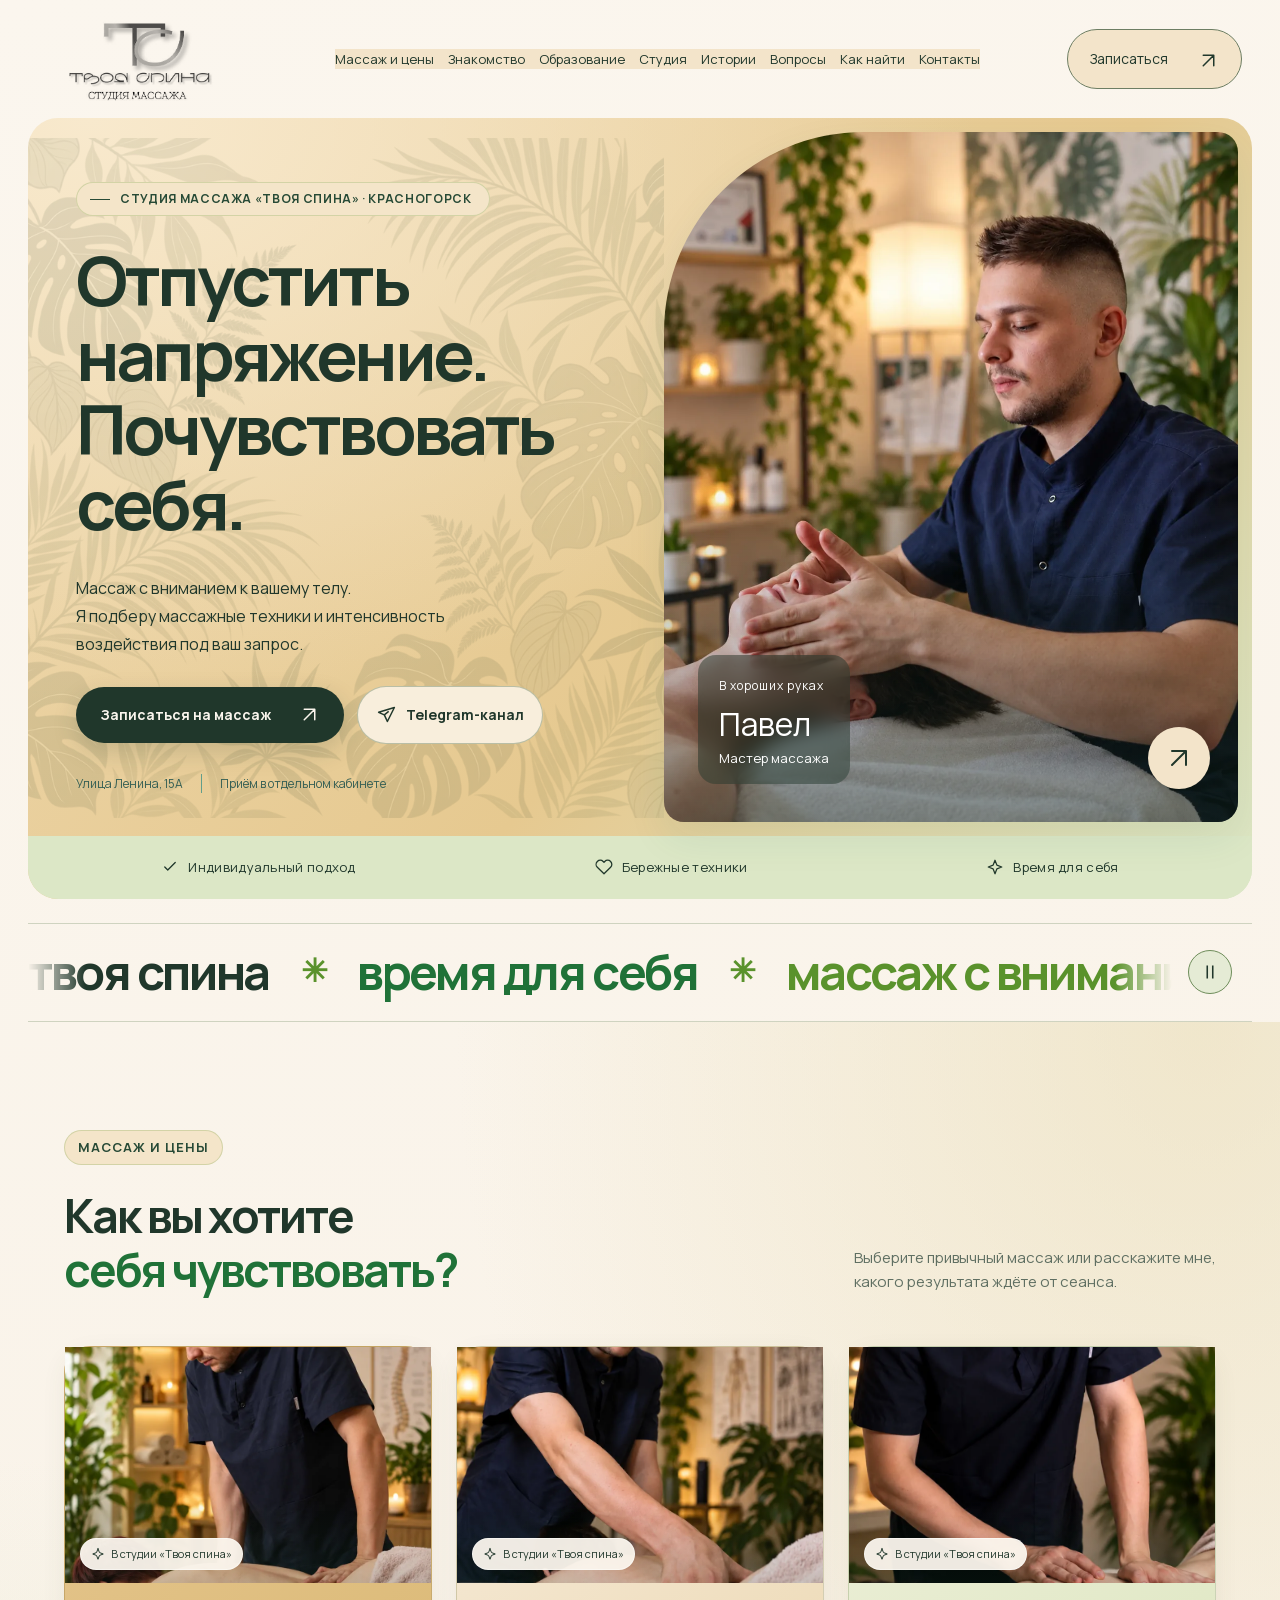
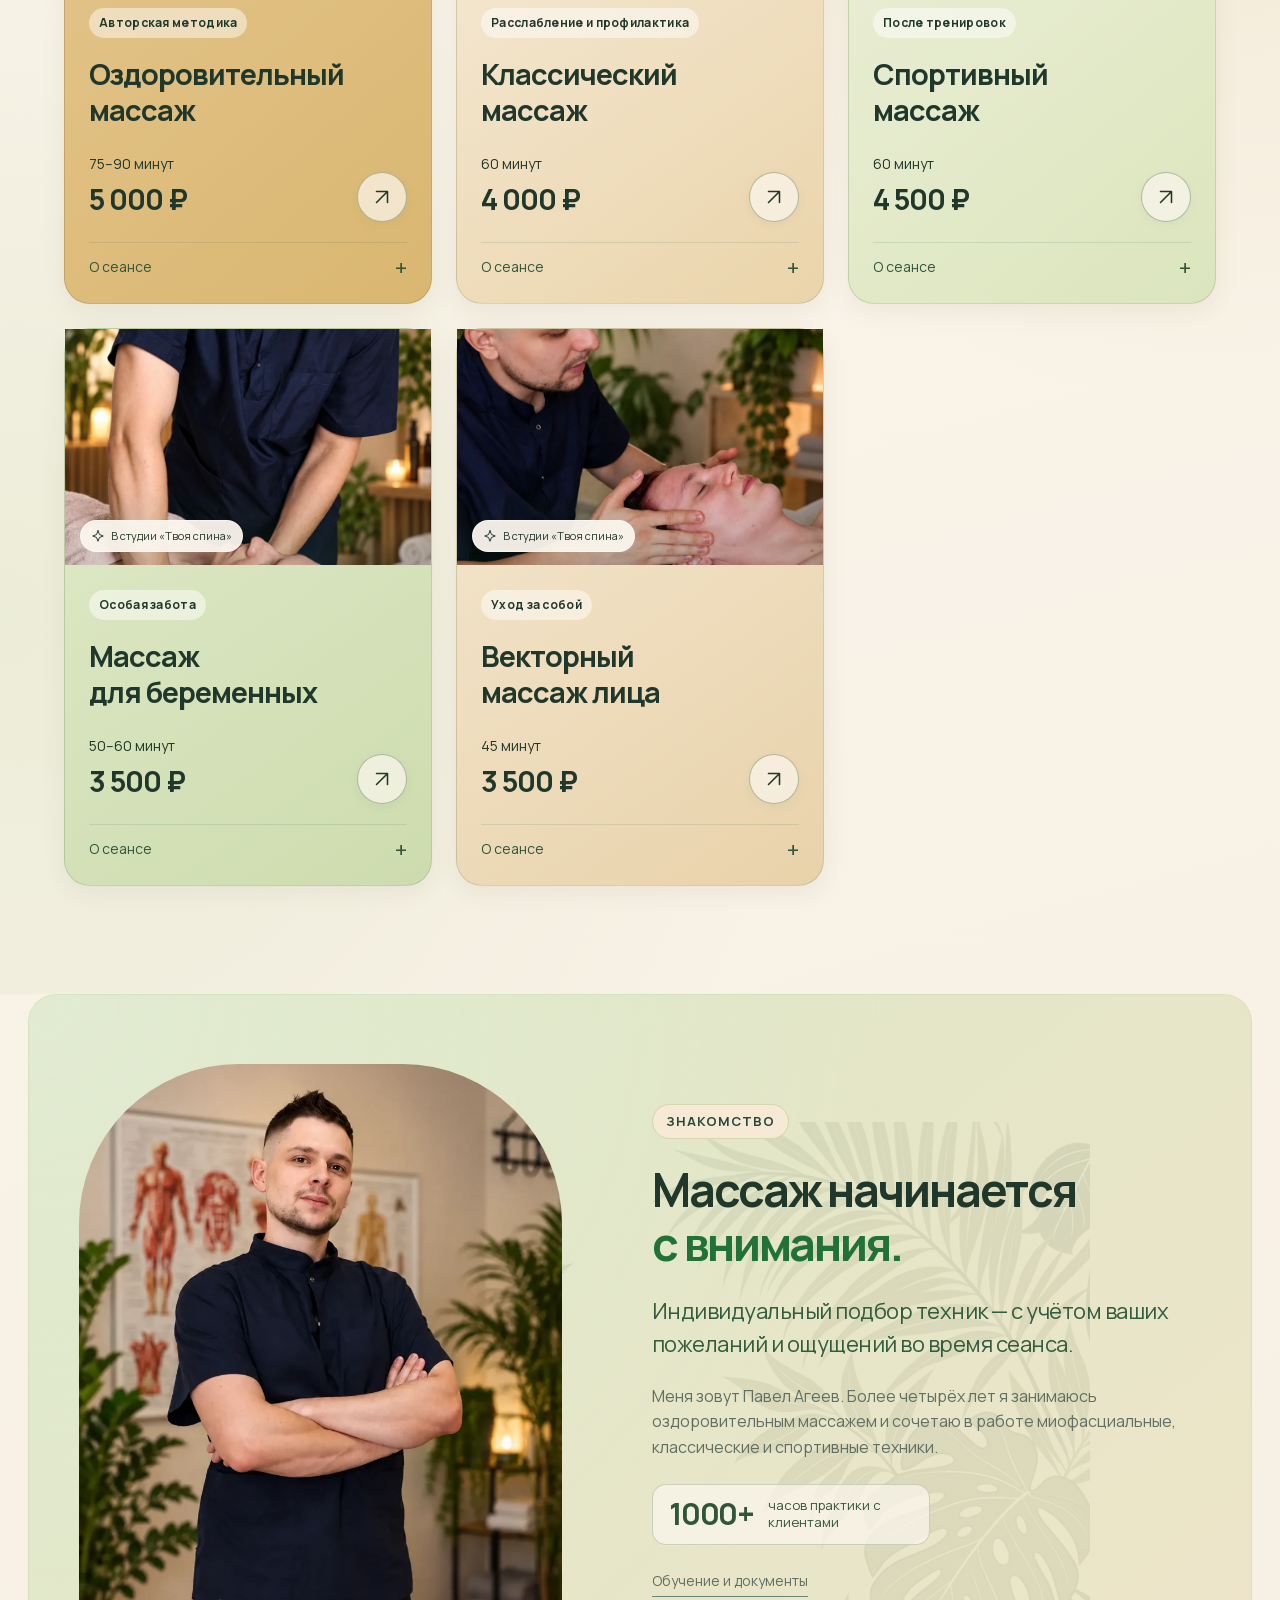
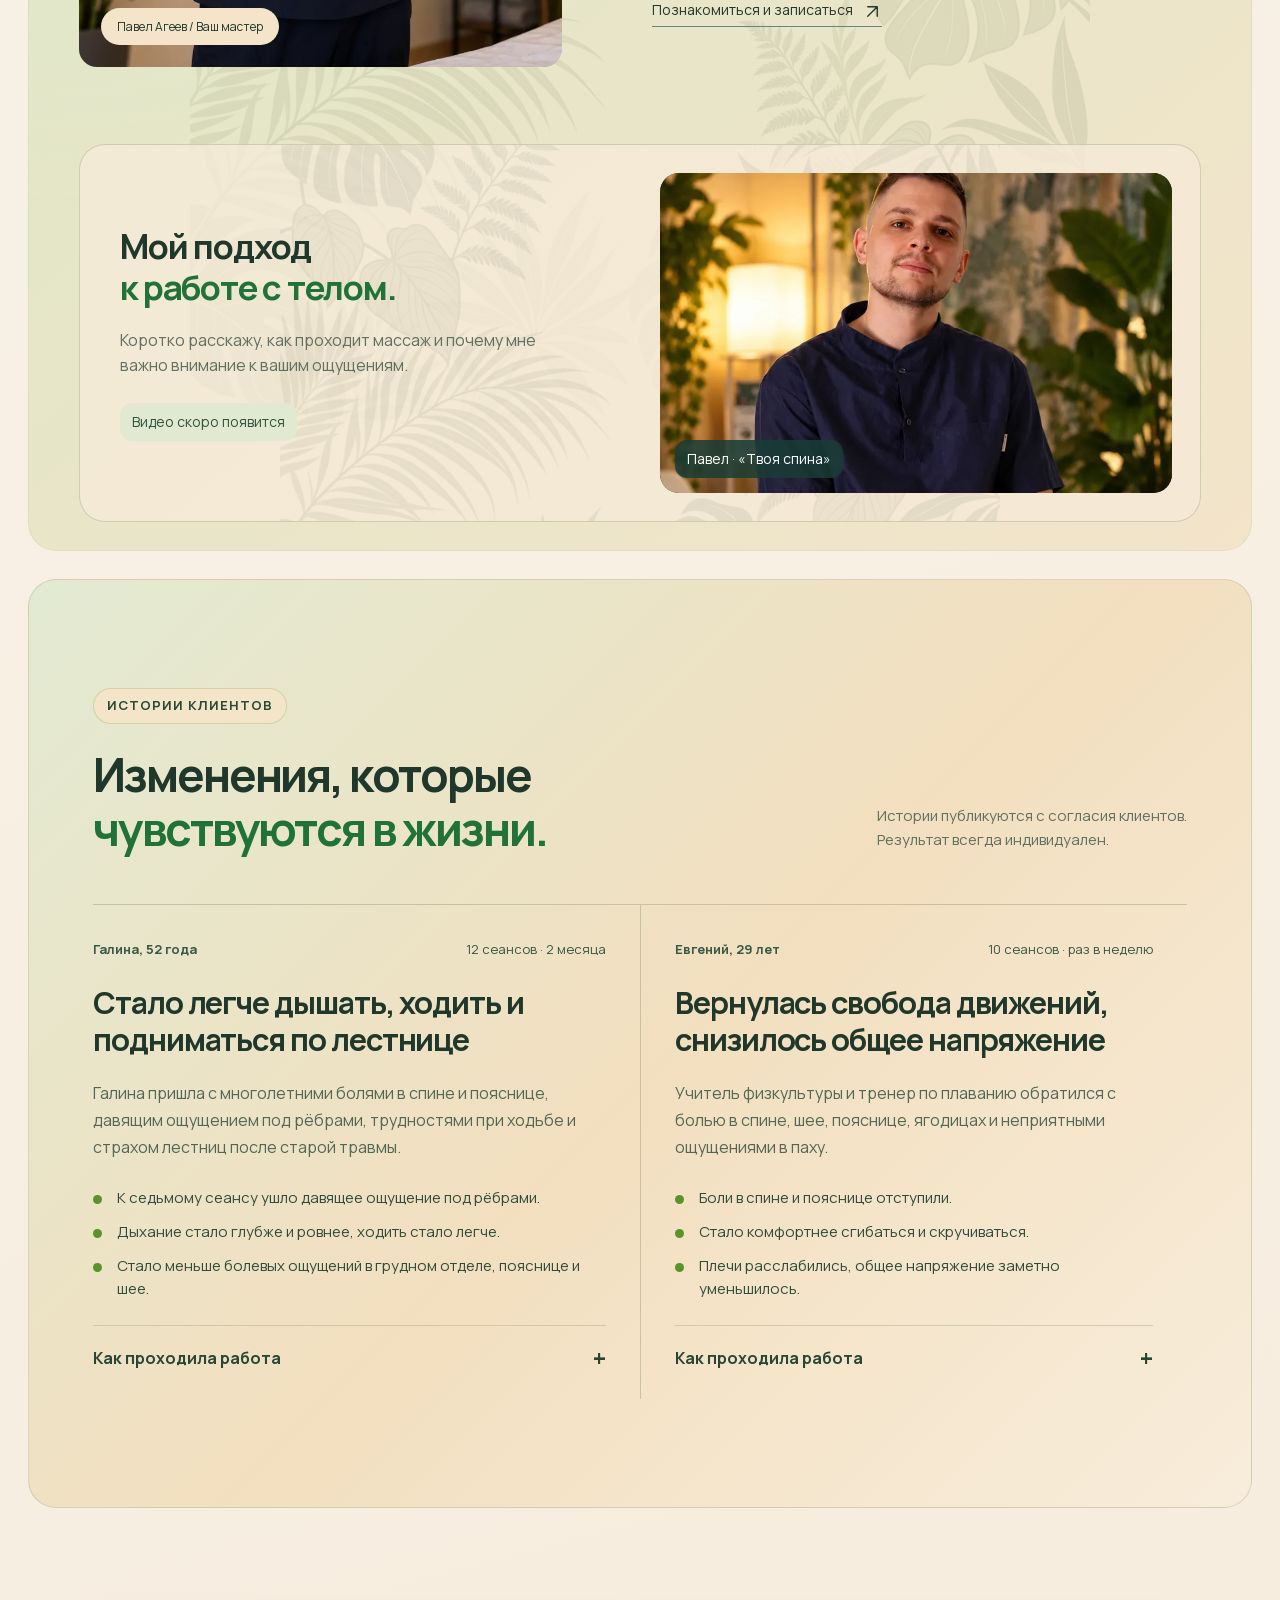
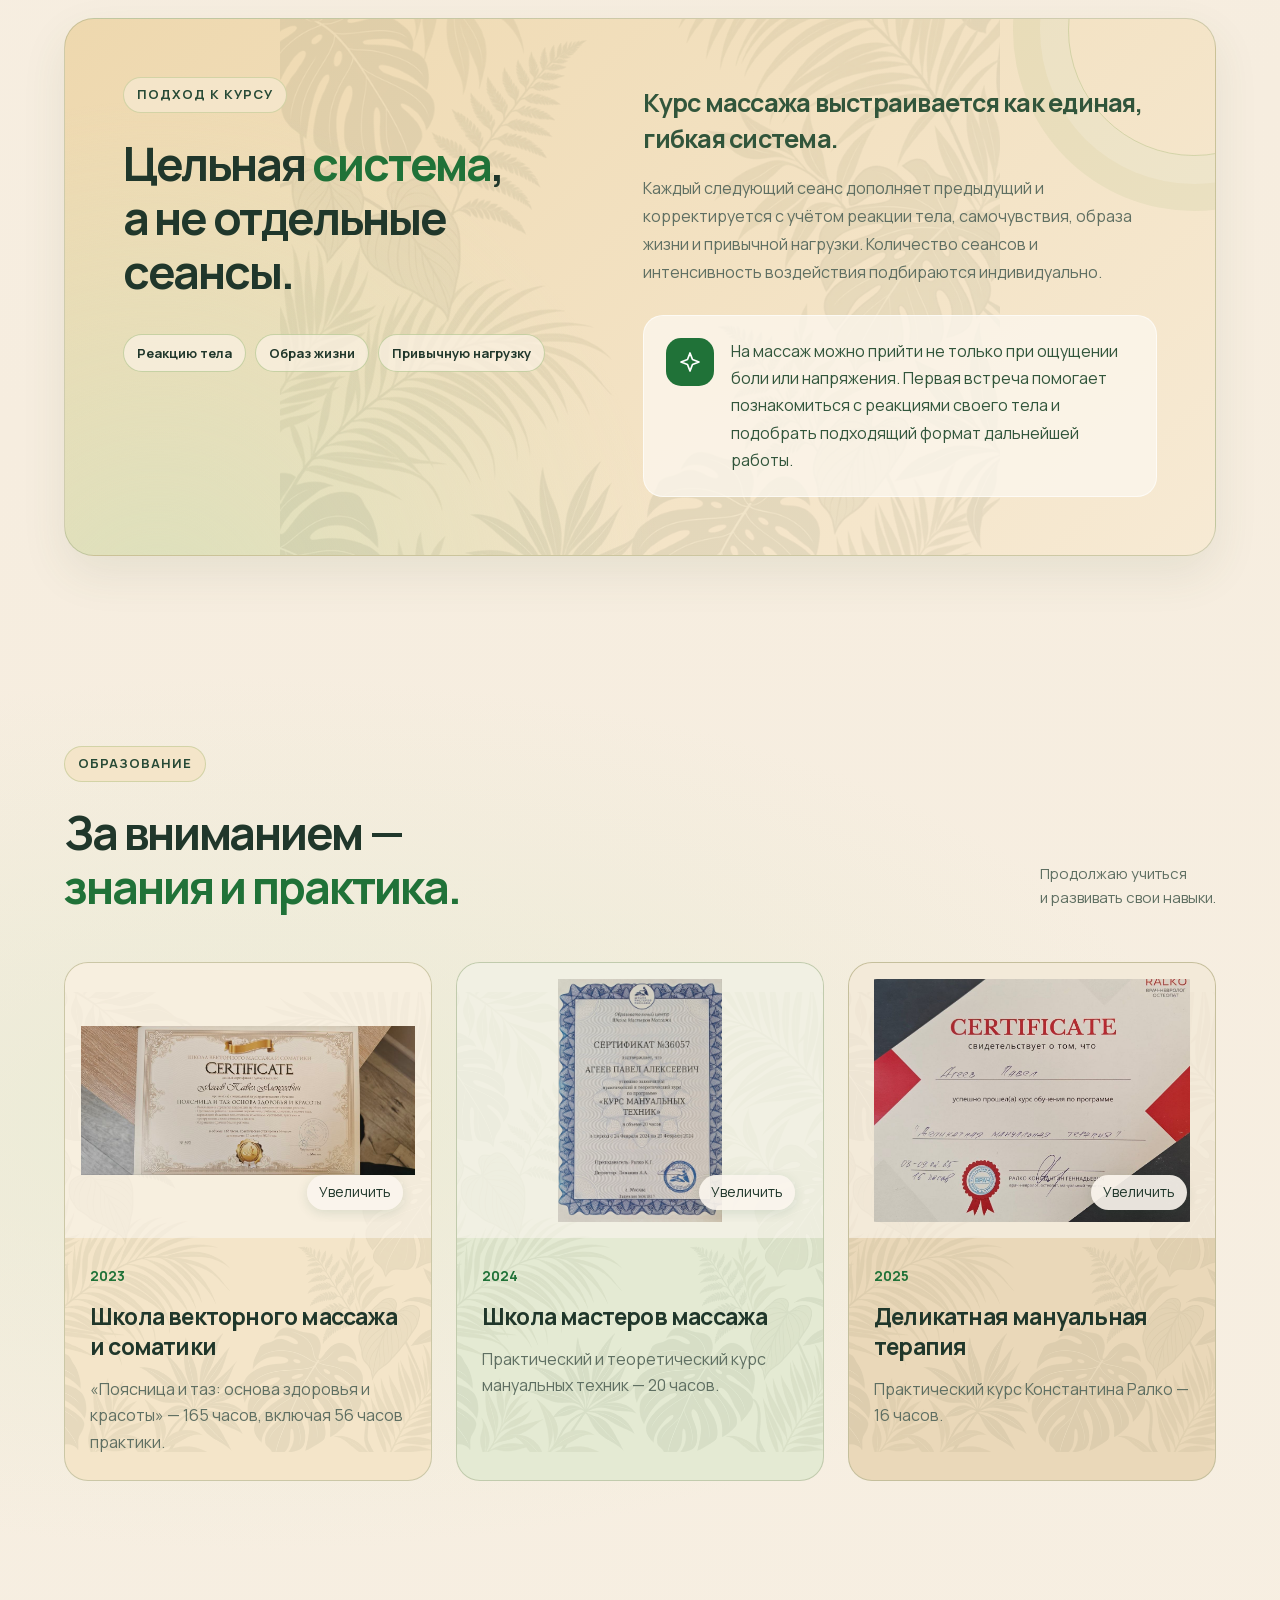
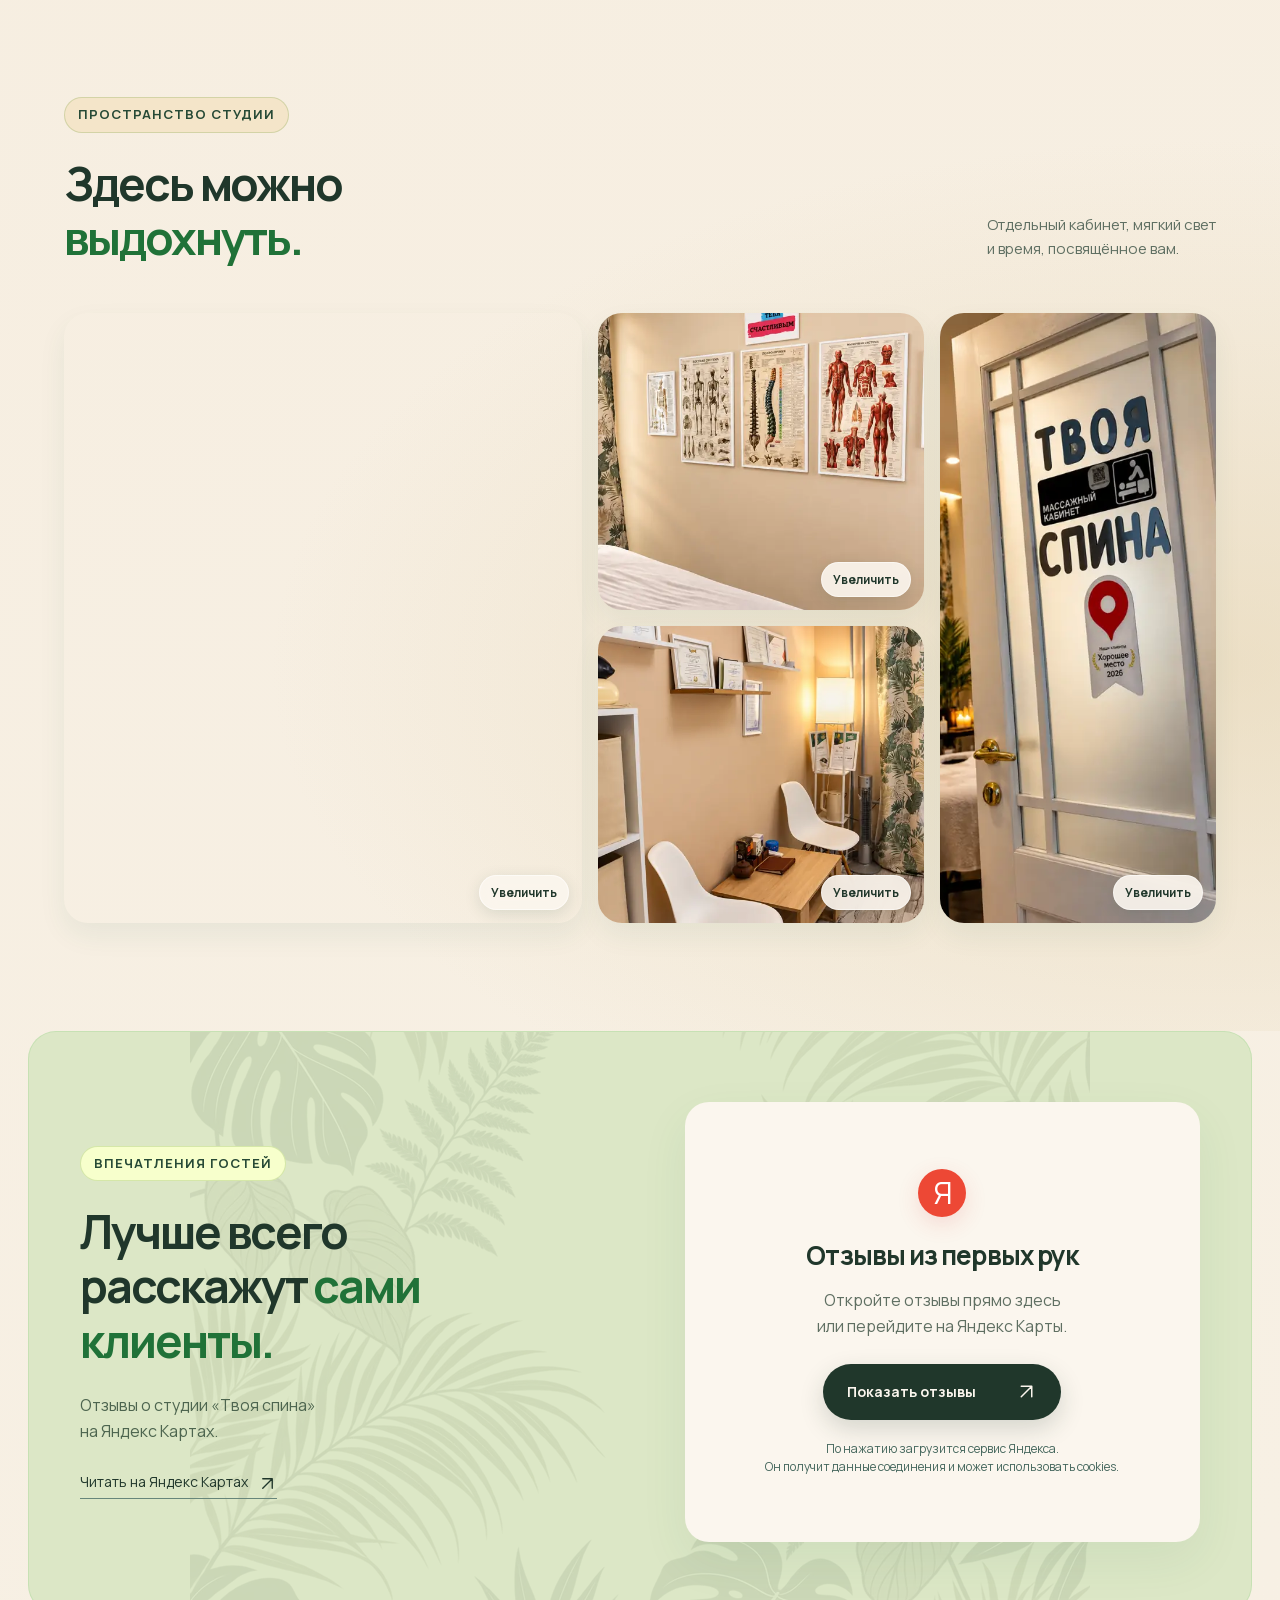
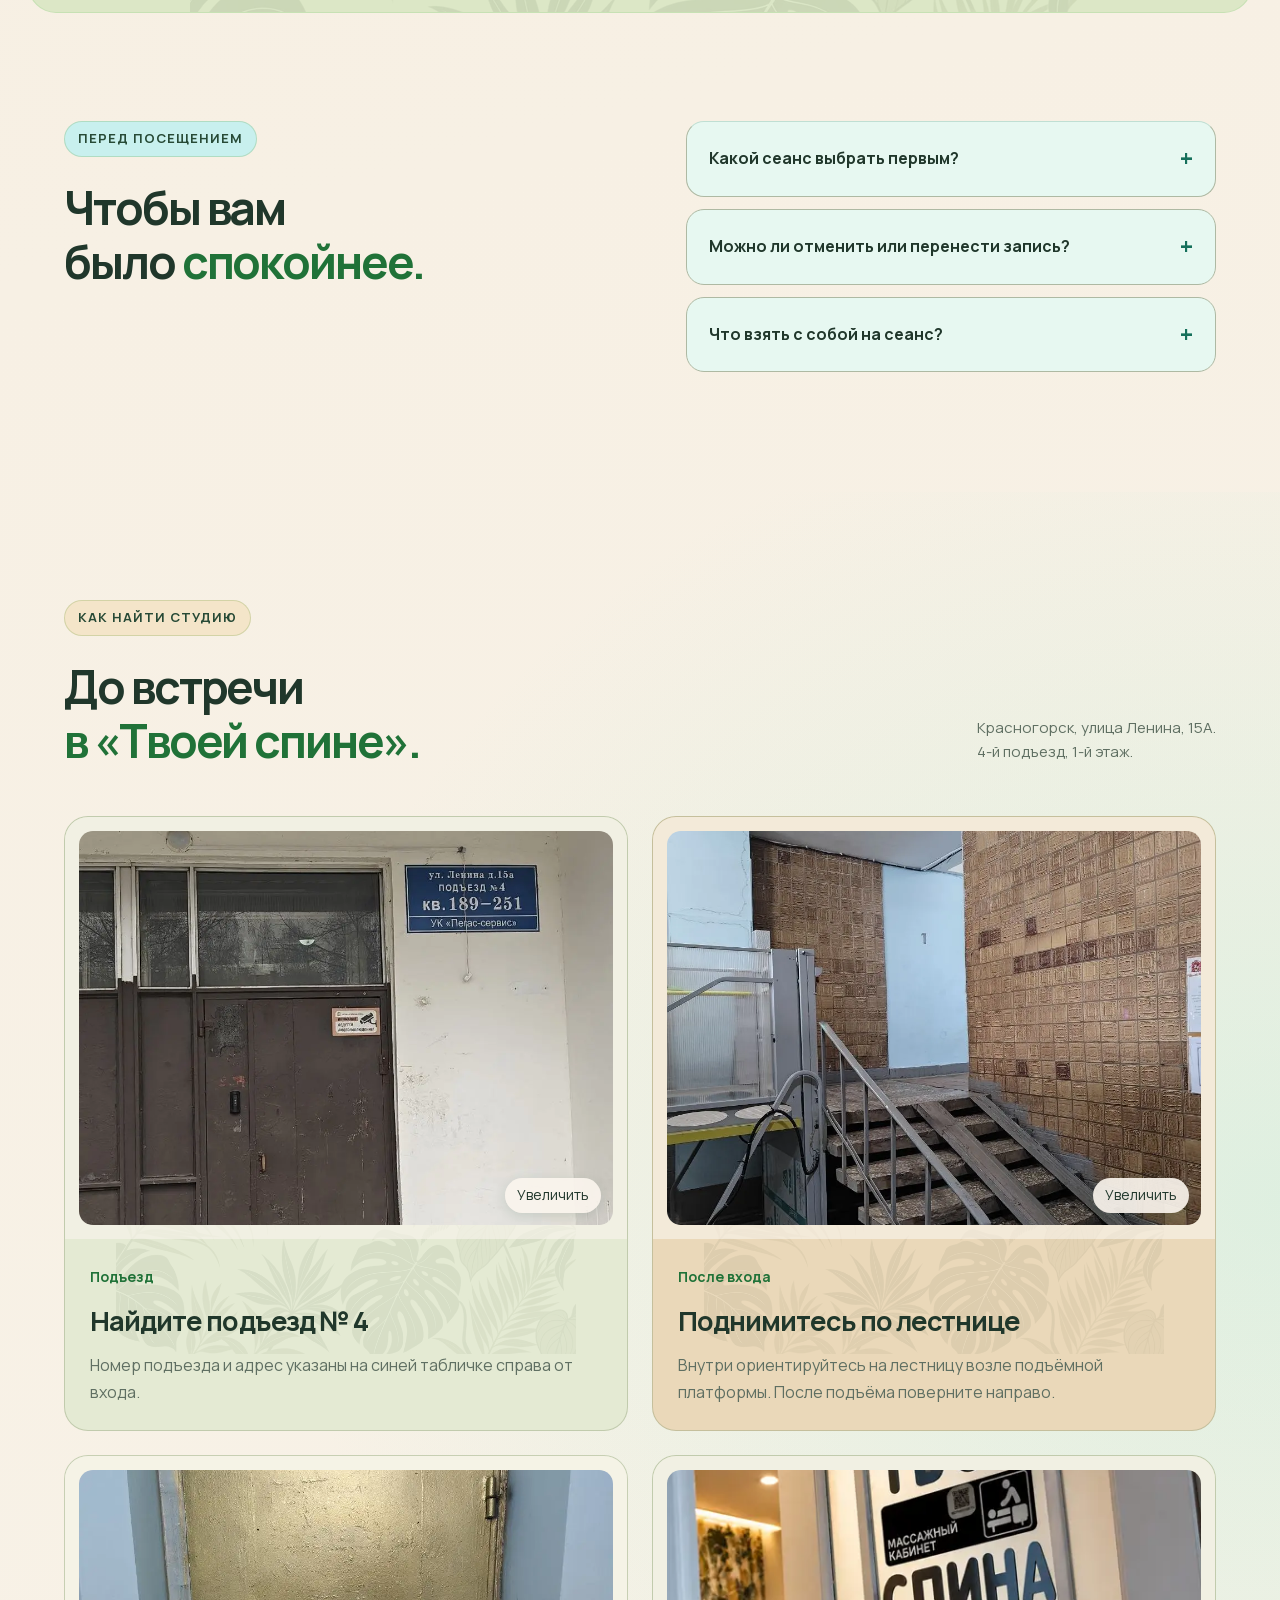
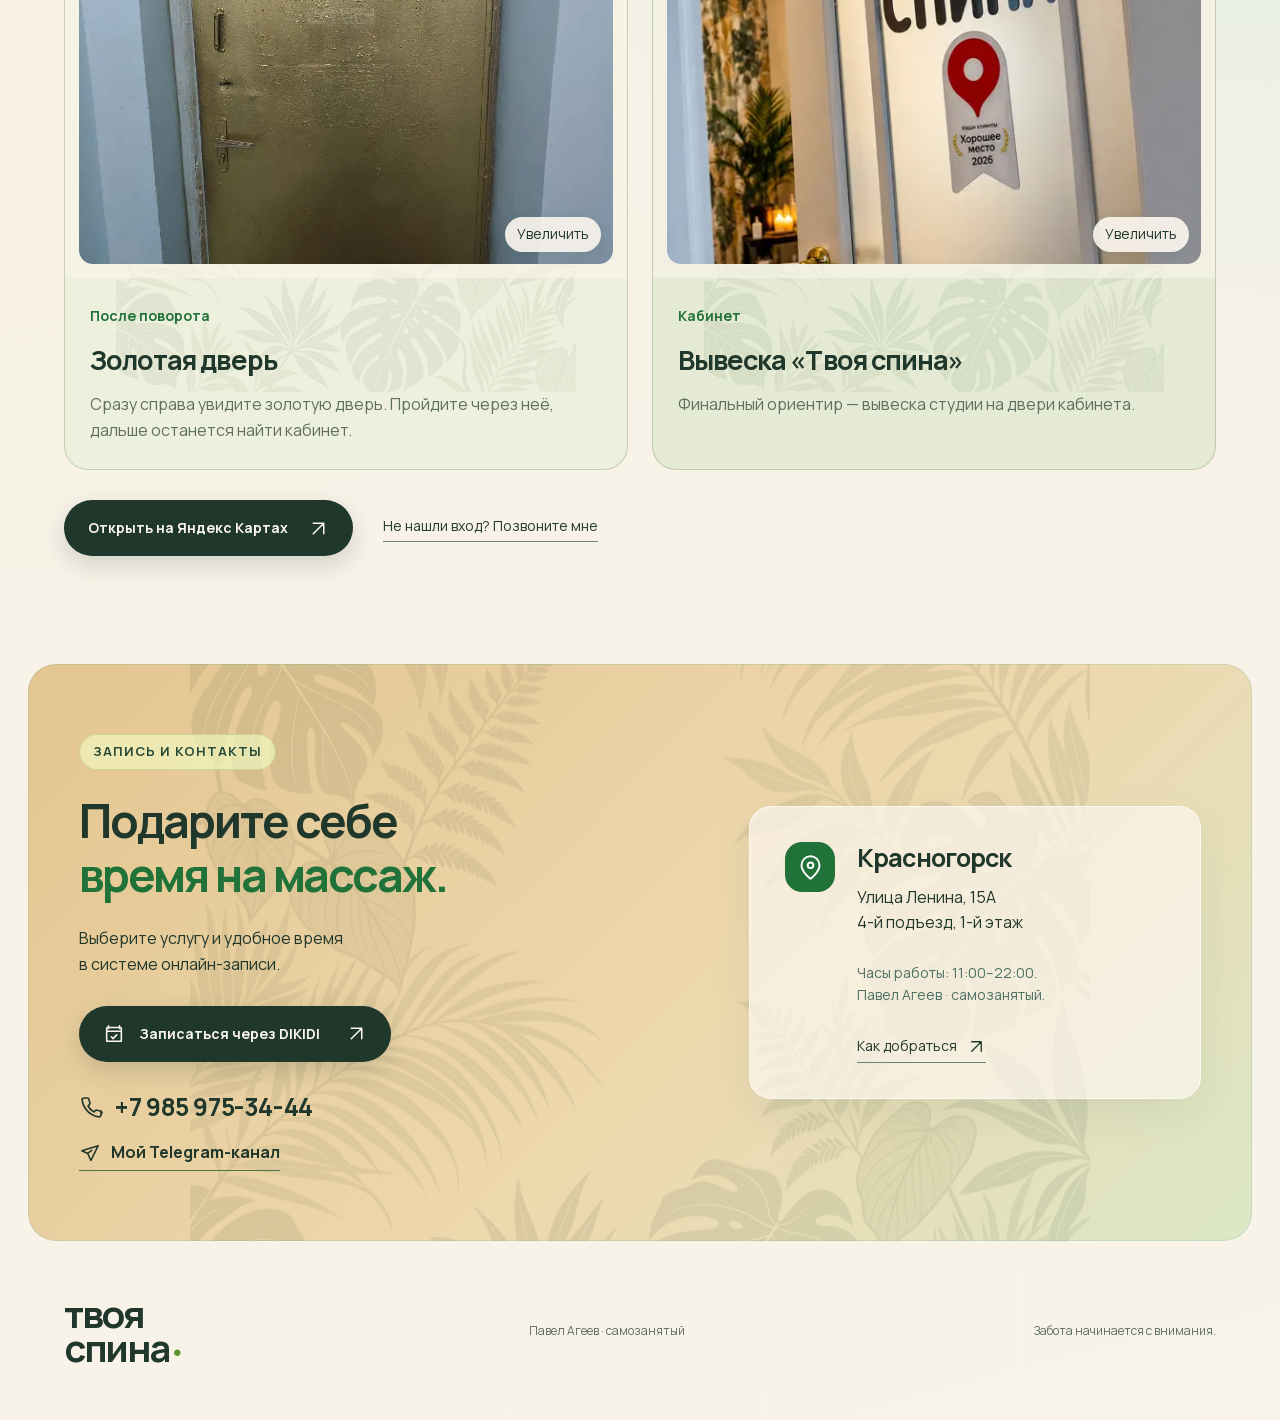
==== index.html @ 4f3195c6 "Update site and add Pavel studio gallery" ====
<!doctype html>
<html lang="ru">
<head>
<meta charset="utf-8">
<meta name="viewport" content="width=device-width,initial-scale=1,viewport-fit=cover">
<meta name="description" content="Студия массажа «Твоя спина» в Красногорске. Индивидуальный подход, пять видов массажа, цены и онлайн-запись.">
<meta name="robots" content="noindex,nofollow">
<meta name="theme-color" content="#eed8ae">
<title>Твоя спина — массаж в Красногорске</title>
<link rel="stylesheet" href="style.css?v=18">
<script src="media.js?v=8" defer></script>
<script src="app.js?v=12" defer>
</script>
</head>
<body>
<div class="botanical-intro" hidden aria-hidden="true">
  <div class="botanical-panel botanical-panel-left">
    <svg viewBox="0 0 520 900" preserveAspectRatio="xMidYMid slice" aria-hidden="true">
      <g class="botanical-stem" fill="none" stroke="currentColor" stroke-width="3" stroke-linecap="round" stroke-linejoin="round">
        <path d="M90 905C103 715 143 571 252 438C330 342 393 232 435 54"/>
        <path d="M194 520C122 476 88 420 70 340C146 365 199 415 224 486Z"/>
        <path d="M255 436C195 370 181 302 193 226C264 271 298 329 290 398Z"/>
        <path d="M318 347C286 270 300 202 341 137C389 203 394 269 355 326Z"/>
        <path d="M374 243C354 174 374 113 421 65C454 131 443 190 402 234Z"/>
        <path d="M145 678C85 638 50 582 42 511C110 536 157 580 178 647Z"/>
        <path d="M214 563C249 492 301 451 367 433C355 505 310 554 243 584Z"/>
        <path d="M284 415C333 360 390 336 456 340C426 405 372 438 305 447Z"/>
        <path d="M341 315C385 268 435 250 493 258C462 312 417 337 360 340Z"/>
      </g>
      <g fill="currentColor" opacity=".16">
        <path d="M57 151c46-91 125-105 192-67-25 86-91 128-177 112 48-16 85-41 116-79-45 29-84 39-131 34Z"/>
        <path d="M291 640c44-103 132-126 211-90-18 99-88 152-189 143 55-22 97-54 130-102-49 38-95 52-152 49Z"/>
      </g>
    </svg>
  </div>
  <div class="botanical-panel botanical-panel-right">
    <svg viewBox="0 0 520 900" preserveAspectRatio="xMidYMid slice" aria-hidden="true">
      <g class="botanical-stem" fill="none" stroke="currentColor" stroke-width="3" stroke-linecap="round" stroke-linejoin="round">
        <path d="M90 905C103 715 143 571 252 438C330 342 393 232 435 54"/>
        <path d="M194 520C122 476 88 420 70 340C146 365 199 415 224 486Z"/>
        <path d="M255 436C195 370 181 302 193 226C264 271 298 329 290 398Z"/>
        <path d="M318 347C286 270 300 202 341 137C389 203 394 269 355 326Z"/>
        <path d="M374 243C354 174 374 113 421 65C454 131 443 190 402 234Z"/>
        <path d="M145 678C85 638 50 582 42 511C110 536 157 580 178 647Z"/>
        <path d="M214 563C249 492 301 451 367 433C355 505 310 554 243 584Z"/>
        <path d="M284 415C333 360 390 336 456 340C426 405 372 438 305 447Z"/>
        <path d="M341 315C385 268 435 250 493 258C462 312 417 337 360 340Z"/>
      </g>
      <g fill="currentColor" opacity=".16">
        <path d="M57 151c46-91 125-105 192-67-25 86-91 128-177 112 48-16 85-41 116-79-45 29-84 39-131 34Z"/>
        <path d="M291 640c44-103 132-126 211-90-18 99-88 152-189 143 55-22 97-54 130-102-49 38-95 52-152 49Z"/>
      </g>
    </svg>
  </div>
</div>
<header class="header">
<a class="brand brand-logo" href="#home" aria-label="Твоя спина, на главную">
<img src="assets/logo.png" alt="Твоя спина, студия массажа" width="537" height="390">
</a>
<nav aria-label="Основная навигация">
<a href="#services">Массаж и цены</a>
<a href="#master">Знакомство</a>
<a href="#education">Образование</a>
<a href="#studio">Студия</a>
<a href="#stories">Истории</a>
<a href="#faq">Вопросы</a>
<a href="#directions">Как найти</a>
<a href="#contacts">Контакты</a>
</nav>
<a class="header-book" href="https://dikidi.net/1885152" target="_blank" rel="noopener noreferrer">Записаться <span>
<svg class="icon icon-arrow" viewBox="0 0 24 24" fill="none" stroke="currentColor" stroke-width="1.7" stroke-linecap="round" stroke-linejoin="round" aria-hidden="true">
<path d="M6 18 18 6M6 6h12v12"/>
</svg>
</span>
</a>
<button class="menu-button" aria-label="Открыть меню" aria-expanded="false">
<svg class="icon menu-lines" viewBox="0 0 24 24" fill="none" stroke="currentColor" stroke-width="1.7" stroke-linecap="round" aria-hidden="true">
<path d="M4 7h16M4 12h16M4 17h16"/>
</svg>
<svg class="icon menu-close" viewBox="0 0 24 24" fill="none" stroke="currentColor" stroke-width="1.7" stroke-linecap="round" aria-hidden="true">
<path d="m6 6 12 12M6 18 18 6"/>
</svg>
</button>
</header>
<main>
<section id="home" class="hero" data-motion>
<div class="hero-copy">
<div class="eyebrow">
<span class="tiny-line">
</span> Студия массажа «Твоя спина» · Красногорск</div>
<h1>Отпустить <br>напряжение. <br>
<span>Почувствовать <br>себя.</span>
</h1>
<p>Массаж с вниманием к вашему телу. <br>Я подберу массажные техники и интенсивность <br class="desktop"> воздействия под ваш запрос.</p>
<div class="hero-actions">
<a class="button dark" href="https://dikidi.net/1885152" target="_blank" rel="noopener noreferrer">Записаться на массаж <span>
<svg class="icon icon-arrow" viewBox="0 0 24 24" fill="none" stroke="currentColor" stroke-width="1.7" stroke-linecap="round" stroke-linejoin="round" aria-hidden="true">
<path d="M6 18 18 6M6 6h12v12"/>
</svg>
</span>
</a>
<a class="hero-channel" href="https://t.me/PaveJloMassage" target="_blank" rel="noopener noreferrer"><svg class="icon" viewBox="0 0 24 24" fill="none" stroke="currentColor" stroke-width="1.7" stroke-linejoin="round" aria-hidden="true"><path d="m21 4-8 16-3.5-7.5L3 9.5 21 4Z"/><path d="m9.5 12.5 5-4"/></svg><span>Telegram-канал</span></a>
</div>
<div class="hero-note">Улица Ленина, 15А <span>Приём в отдельном кабинете</span>
</div>
</div>
<div class="hero-visual">
<img class="hero-img" src="assets/hero.webp?v=2" alt="Павел проводит массаж лица в студии" fetchpriority="high" width="1100" height="1400">
<div class="photo-label">
<span>В хороших руках</span>
<strong>Павел <small>Мастер массажа</small>
</strong>
</div>
<a class="round-link" href="https://dikidi.net/1885152" target="_blank" rel="noopener noreferrer" aria-label="Записаться на массаж через DIKIDI">
<svg class="icon icon-arrow" viewBox="0 0 24 24" fill="none" stroke="currentColor" stroke-width="1.7" stroke-linecap="round" stroke-linejoin="round" aria-hidden="true">
<path d="M6 18 18 6M6 6h12v12"/>
</svg>
</a>
</div>
<div class="hero-bottom">
<span>
<svg class="icon icon-check" viewBox="0 0 24 24" fill="none" stroke="currentColor" stroke-width="1.7" stroke-linecap="round" stroke-linejoin="round" aria-hidden="true">
<path d="m5 12 4 4L19 6"/>
</svg>Индивидуальный подход</span>
<span>
<svg class="icon icon-heart" viewBox="0 0 24 24" fill="none" stroke="currentColor" stroke-width="1.7" stroke-linecap="round" stroke-linejoin="round" aria-hidden="true">
<path d="M20.8 4.6a5.5 5.5 0 0 0-7.8 0L12 5.7l-1.1-1.1a5.5 5.5 0 0 0-7.8 7.8L12 21l8.8-8.6a5.5 5.5 0 0 0 0-7.8Z"/>
</svg>Бережные техники</span>
<span>
<svg class="icon icon-spark" viewBox="0 0 24 24" fill="none" stroke="currentColor" stroke-width="1.7" stroke-linecap="round" stroke-linejoin="round" aria-hidden="true">
<path d="m12 3 2.5 6.5L21 12l-6.5 2.5L12 21l-2.5-6.5L3 12l6.5-2.5L12 3Z"/>
</svg>Время для себя</span>
</div>
</section>
<div class="brand-ticker" data-motion aria-label="Твоя спина. Время для себя. Массаж с вниманием.">
  <div class="ticker-window" aria-hidden="true">
    <div class="ticker-track">
      <div class="ticker-group"><span>твоя спина</span><span class="ticker-separator">✳</span><span>время для себя</span><span class="ticker-separator">✳</span><span>массаж с вниманием</span><span class="ticker-separator">✳</span></div>
      <div class="ticker-group"><span>твоя спина</span><span class="ticker-separator">✳</span><span>время для себя</span><span class="ticker-separator">✳</span><span>массаж с вниманием</span><span class="ticker-separator">✳</span></div>
    </div>
  </div>
  <button class="motion-toggle" type="button" aria-pressed="false" aria-label="Приостановить бегущую строку">
    <svg class="icon pause-icon" viewBox="0 0 24 24" fill="none" stroke="currentColor" stroke-width="1.7" aria-hidden="true"><path d="M9 5v14M15 5v14"/></svg>
    <svg class="icon resume-icon" viewBox="0 0 24 24" fill="none" stroke="currentColor" stroke-width="1.7" stroke-linejoin="round" aria-hidden="true"><path d="m8 5 11 7-11 7Z"/></svg>
  </button>
</div>
<section id="services" class="section services">
<div class="section-top">
<div>
<div class="eyebrow">Массаж и цены</div>
<h2>Как вы хотите <br>
<span>себя чувствовать?</span>
</h2>
</div>
<p>Выберите привычный массаж или расскажите мне, <br>какого результата ждёте от сеанса.</p>
</div>
<div class="service-grid">
<article class="service featured" tabindex="0" aria-labelledby="service-author-title" aria-describedby="service-author-detail">
<div class="service-media">
<img src="assets/service-author.webp?v=2" alt="Индивидуальная работа с мышцами спины" width="900" height="680" loading="lazy" decoding="async">
<span class="photo-chip">
<svg class="icon icon-spark" viewBox="0 0 24 24" fill="none" stroke="currentColor" stroke-width="1.7" stroke-linecap="round" stroke-linejoin="round" aria-hidden="true">
<path d="m12 3 2.5 6.5L21 12l-6.5 2.5L12 21l-2.5-6.5L3 12l6.5-2.5L12 3Z"/>
</svg> В студии «Твоя спина»</span>
</div>
<div class="card-top">
<span class="pill">Авторская методика</span>
</div>
<h3 id="service-author-title">Оздоровительный <br>массаж</h3>
<div class="service-bottom">
<div>
<span>75–90 минут</span>
<strong>5 000 ₽</strong>
</div>
<a class="circle-button" href="https://dikidi.net/1885152" target="_blank" rel="noopener noreferrer" aria-label="Записаться на оздоровительный массаж в DIKIDI">
<svg class="icon icon-arrow" viewBox="0 0 24 24" fill="none" stroke="currentColor" stroke-width="1.7" stroke-linecap="round" stroke-linejoin="round" aria-hidden="true">
<path d="M6 18 18 6M6 6h12v12"/>
</svg>
</a>
</div>
<span class="service-hint" aria-hidden="true">О сеансе <span>+</span></span>
<div class="service-detail" id="service-author-detail"><div><p>Комплексная проработка всего тела с использованием мягких мануальных техник для снятия боли и напряжения.</p><p>Индивидуально подхожу к проблеме каждого клиента и подбираю тип и глубину воздействия исходя из ваших пожеланий и состояния тела.</p></div></div>
</article>
<article class="service" tabindex="0" aria-labelledby="service-classic-title" aria-describedby="service-classic-detail">
<div class="service-media">
<img src="assets/service-classic.webp?v=2" alt="Павел проводит классический массаж спины" width="900" height="680" loading="lazy" decoding="async">
<span class="photo-chip">
<svg class="icon icon-spark" viewBox="0 0 24 24" fill="none" stroke="currentColor" stroke-width="1.7" stroke-linecap="round" stroke-linejoin="round" aria-hidden="true">
<path d="m12 3 2.5 6.5L21 12l-6.5 2.5L12 21l-2.5-6.5L3 12l6.5-2.5L12 3Z"/>
</svg> В студии «Твоя спина»</span>
</div>
<div class="card-top">
<span class="service-category">Расслабление и профилактика</span>
</div>
<h3 id="service-classic-title">Классический <br>массаж</h3>
<div class="service-bottom">
<div>
<span>60 минут</span>
<strong>4 000 ₽</strong>
</div>
<a class="circle-button" href="https://dikidi.net/1885152" target="_blank" rel="noopener noreferrer" aria-label="Записаться на классический массаж в DIKIDI">
<svg class="icon icon-arrow" viewBox="0 0 24 24" fill="none" stroke="currentColor" stroke-width="1.7" stroke-linecap="round" stroke-linejoin="round" aria-hidden="true">
<path d="M6 18 18 6M6 6h12v12"/>
</svg>
</a>
</div>
<span class="service-hint" aria-hidden="true">О сеансе <span>+</span></span>
<div class="service-detail" id="service-classic-detail"><div><p>Уделю внимание проблемным зонам спины и помогу расслабить зажатые мышцы.</p><p>Перед началом обсудим, каким зонам уделить больше внимания и какое давление вам комфортно.</p></div></div>
</article>
<article class="service" tabindex="0" aria-labelledby="service-sport-title" aria-describedby="service-sport-detail">
<div class="service-media">
<img src="assets/service-sport.webp?v=2" alt="Глубокая проработка мышц спины во время сеанса" width="900" height="680" loading="lazy" decoding="async">
<span class="photo-chip">
<svg class="icon icon-spark" viewBox="0 0 24 24" fill="none" stroke="currentColor" stroke-width="1.7" stroke-linecap="round" stroke-linejoin="round" aria-hidden="true">
<path d="m12 3 2.5 6.5L21 12l-6.5 2.5L12 21l-2.5-6.5L3 12l6.5-2.5L12 3Z"/>
</svg> В студии «Твоя спина»</span>
</div>
<div class="card-top">
<span class="service-category">После тренировок</span>
</div>
<h3 id="service-sport-title">Спортивный <br>массаж</h3>
<div class="service-bottom">
<div>
<span>60 минут</span>
<strong>4 500 ₽</strong>
</div>
<a class="circle-button" href="https://dikidi.net/1885152" target="_blank" rel="noopener noreferrer" aria-label="Записаться на спортивный массаж в DIKIDI">
<svg class="icon icon-arrow" viewBox="0 0 24 24" fill="none" stroke="currentColor" stroke-width="1.7" stroke-linecap="round" stroke-linejoin="round" aria-hidden="true">
<path d="M6 18 18 6M6 6h12v12"/>
</svg>
</a>
</div>
<span class="service-hint" aria-hidden="true">О сеансе <span>+</span></span>
<div class="service-detail" id="service-sport-detail"><div><p>Работа с мышцами с учётом вашего вида спорта, нагрузки и графика тренировок.</p><p>Расскажите мне о привычных нагрузках, чтобы определить акценты сеанса.</p></div></div>
</article>
<article class="service mint-card" tabindex="0" aria-labelledby="service-gentle-title" aria-describedby="service-gentle-detail">
<div class="service-media">
<img src="assets/service-gentle.webp?v=2" alt="Бережная работа с шеей и плечевым поясом" width="900" height="680" loading="lazy" decoding="async">
<span class="photo-chip">
<svg class="icon icon-spark" viewBox="0 0 24 24" fill="none" stroke="currentColor" stroke-width="1.7" stroke-linecap="round" stroke-linejoin="round" aria-hidden="true">
<path d="m12 3 2.5 6.5L21 12l-6.5 2.5L12 21l-2.5-6.5L3 12l6.5-2.5L12 3Z"/>
</svg> В студии «Твоя спина»</span>
</div>
<div class="card-top">
<span class="service-category">Особая забота</span>
</div>
<h3 id="service-gentle-title">Массаж <br>для беременных</h3>
<div class="service-bottom">
<div>
<span>50–60 минут</span>
<strong>3 500 ₽</strong>
</div>
<a class="circle-button" href="https://dikidi.net/1885152" target="_blank" rel="noopener noreferrer" aria-label="Записаться на массаж для беременных в DIKIDI">
<svg class="icon icon-arrow" viewBox="0 0 24 24" fill="none" stroke="currentColor" stroke-width="1.7" stroke-linecap="round" stroke-linejoin="round" aria-hidden="true">
<path d="M6 18 18 6M6 6h12v12"/>
</svg>
</a>
</div>
<span class="service-hint" aria-hidden="true">О сеансе <span>+</span></span>
<div class="service-detail" id="service-gentle-detail"><div><p>Бережный массаж для будущих мам. Учту ваш срок, состояние тела и подберу соответствующие техники.</p><p><a class="inline-phone" href="tel:+79859753444">Позвоните, обсудим детали сеанса.</a></p></div></div>
</article>
<article class="service lime-card" tabindex="0" aria-labelledby="service-face-title" aria-describedby="service-face-detail">
<div class="service-media">
<img src="assets/detail.webp?v=2" alt="Процедура массажа лица в студии" width="900" height="680" loading="lazy" decoding="async">
<span class="photo-chip">
<svg class="icon icon-spark" viewBox="0 0 24 24" fill="none" stroke="currentColor" stroke-width="1.7" stroke-linecap="round" stroke-linejoin="round" aria-hidden="true">
<path d="m12 3 2.5 6.5L21 12l-6.5 2.5L12 21l-2.5-6.5L3 12l6.5-2.5L12 3Z"/>
</svg> В студии «Твоя спина»</span>
</div>
<div class="card-top">
<span class="service-category">Уход за собой</span>
</div>
<h3 id="service-face-title">Векторный <br>массаж лица</h3>
<div class="service-bottom">
<div>
<span>45 минут</span>
<strong>3 500 ₽</strong>
</div>
<a class="circle-button" href="https://dikidi.net/1885152" target="_blank" rel="noopener noreferrer" aria-label="Записаться на массаж лица в DIKIDI">
<svg class="icon icon-arrow" viewBox="0 0 24 24" fill="none" stroke="currentColor" stroke-width="1.7" stroke-linecap="round" stroke-linejoin="round" aria-hidden="true">
<path d="M6 18 18 6M6 6h12v12"/>
</svg>
</a>
</div>
<span class="service-hint" aria-hidden="true">О сеансе <span>+</span></span>
<div class="service-detail" id="service-face-detail"><div><p>Скинуть 10 лет без инъекций и операций возможно.</p><p>Проработка мышц лица. Уменьшение морщин и брылей благодаря ручным методикам.</p></div></div>
</article>
</div>
</section>
<section id="master" class="section master">
<div class="master-photo">
<img src="assets/pavel.webp?v=2" alt="Павел Агеев, мастер студии «Твоя спина»" width="850" height="1100" loading="lazy" decoding="async">
<span class="portrait-caption">Павел Агеев / Ваш мастер</span>
</div>
<div class="master-copy">
<div class="eyebrow">Знакомство</div>
<h2>Массаж начинается <br>
<span>с внимания.</span>
</h2>
<p class="lead">Индивидуальный подбор техник — с учётом ваших пожеланий и ощущений во время сеанса.</p>
<p>Меня зовут Павел Агеев. Более четырёх лет я занимаюсь оздоровительным массажем и сочетаю в работе миофасциальные, классические и спортивные техники.</p>
<p class="master-proof"><strong>1000+</strong><span>часов практики с клиентами</span></p>
<p><a class="text-link" href="#education">Обучение и документы</a></p>
<a class="text-link" href="https://dikidi.net/1885152" target="_blank" rel="noopener noreferrer">Познакомиться и записаться <svg class="icon icon-arrow" viewBox="0 0 24 24" fill="none" stroke="currentColor" stroke-width="1.7" stroke-linecap="round" stroke-linejoin="round" aria-hidden="true">
<path d="M6 18 18 6M6 6h12v12"/>
</svg>
</a>
</div>
<div class="intro-film">
  <div class="intro-film-copy"><h3>Мой подход <span>к работе с телом.</span></h3><p>Коротко расскажу, как проходит массаж и почему мне важно внимание к вашим ощущениям.</p><span class="media-status" id="intro-status">Видео скоро появится</span></div>
  <div class="intro-film-stage" id="intro-film-stage">
    <img src="assets/welcome.webp?v=2" alt="Павел в студии «Твоя спина»" width="900" height="700" loading="lazy" decoding="async">
    <span class="film-caption">Павел · «Твоя спина»</span>
  </div>
</div>
</section>
<section id="stories" class="section stories" aria-labelledby="stories-title">
  <div class="section-top">
    <div><div class="eyebrow">Истории клиентов</div><h2 id="stories-title">Изменения, которые <br><span>чувствуются в жизни.</span></h2></div>
    <p>Истории публикуются с согласия клиентов. <br>Результат всегда индивидуален.</p>
  </div>
  <div class="story-grid">
    <article class="story-case">
      <div class="story-meta"><span>Галина, 52 года</span><strong>12 сеансов · 2 месяца</strong></div>
      <h3>Стало легче дышать, ходить и подниматься по лестнице</h3>
      <p class="story-intro">Галина пришла с многолетними болями в спине и пояснице, давящим ощущением под рёбрами, трудностями при ходьбе и страхом лестниц после старой травмы.</p>
      <ul class="story-results">
        <li>К седьмому сеансу ушло давящее ощущение под рёбрами.</li>
        <li>Дыхание стало глубже и ровнее, ходить стало легче.</li>
        <li>Стало меньше болевых ощущений в грудном отделе, пояснице и шее.</li>
      </ul>
      <details class="story-more"><summary>Как проходила работа <span>+</span></summary><div><p>Использовал мягкие мануальные техники, точечный и баночный массаж, дыхательные практики. Состояние отслеживали до и после каждого сеанса. Галина также обратилась к неврологу, прошла обследование и начала делать подобранную гимнастику.</p><p>В первые шесть сеансов изменения были небольшими. Заметный прогресс появился на седьмом сеансе. Работа продолжается, потому что устойчивые изменения требуют времени, внимания к образу жизни и совместного следования рекомендациям.</p></div></details>
    </article>
    <article class="story-case">
      <div class="story-meta"><span>Евгений, 29 лет</span><strong>10 сеансов · раз в неделю</strong></div>
      <h3>Вернулась свобода движений, снизилось общее напряжение</h3>
      <p class="story-intro">Учитель физкультуры и тренер по плаванию обратился с болью в спине, шее, пояснице, ягодицах и неприятными ощущениями в паху.</p>
      <ul class="story-results">
        <li>Боли в спине и пояснице отступили.</li>
        <li>Стало комфортнее сгибаться и скручиваться.</li>
        <li>Плечи расслабились, общее напряжение заметно уменьшилось.</li>
      </ul>
      <details class="story-more"><summary>Как проходила работа <span>+</span></summary><div><p>Результат стал заметен уже после первого сеанса. В работе чередовал мягкие мануальные техники и классический массаж с учётом привычной физической нагрузки.</p><p>После десяти встреч у Евгения сохранились лишь лёгкие неприятные ощущения в паху время от времени. Эта история показывает, что хорошая физическая форма не отменяет внимательной работы с движением, нагрузкой и привычками.</p></div></details>
    </article>
  </div>
</section>
<section class="section approach" aria-labelledby="approach-title">
  <div class="approach-shell">
    <div class="approach-heading">
      <div class="eyebrow">Подход к курсу</div>
      <h2 id="approach-title">Цельная <span>система</span>, <br>а не отдельные сеансы.</h2>
      <div class="approach-tags" aria-label="Что учитываем при составлении курса">
        <span>Реакцию тела</span><span>Образ жизни</span><span>Привычную нагрузку</span>
      </div>
    </div>
    <div class="approach-copy">
      <p class="approach-lead">Курс массажа выстраивается как единая, гибкая система.</p>
      <p>Каждый следующий сеанс дополняет предыдущий и корректируется с учётом реакции тела, самочувствия, образа жизни и привычной нагрузки. Количество сеансов и интенсивность воздействия подбираются индивидуально.</p>
      <div class="approach-note">
        <svg class="icon icon-spark" viewBox="0 0 24 24" fill="none" stroke="currentColor" stroke-width="1.7" stroke-linecap="round" stroke-linejoin="round" aria-hidden="true"><path d="m12 3 2.5 6.5L21 12l-6.5 2.5L12 21l-2.5-6.5L3 12l6.5-2.5L12 3Z"/></svg>
        <p>На массаж можно прийти не только при ощущении боли или напряжения. Первая встреча помогает познакомиться с реакциями своего тела и подобрать подходящий формат дальнейшей работы.</p>
      </div>
    </div>
  </div>
</section>
<section id="education" class="section credentials">
  <div class="section-top"><div><div class="eyebrow">Образование</div><h2>За вниманием — <br><span>знания и практика.</span></h2></div><p>Продолжаю учиться <br>и развивать свои навыки.</p></div>
  <div class="credential-grid">
    <article class="credential-card"><div class="certificate-media" data-certificate="foundation"><div class="media-empty"><svg class="icon" viewBox="0 0 24 24" fill="none" stroke="currentColor" stroke-width="1.5" stroke-linejoin="round" aria-hidden="true"><path d="M6 3h9l4 4v14H6ZM14 3v5h5M9 12h7M9 16h5"/></svg><span>Загрузка документа</span></div></div><div class="credential-copy"><span class="credential-year">2023</span><h3>Школа векторного массажа и соматики</h3><p>«Поясница и таз: основа здоровья и красоты» — 165 часов, включая 56 часов практики.</p></div></article>
    <article class="credential-card"><div class="certificate-media" data-certificate="anatomy"><div class="media-empty"><svg class="icon" viewBox="0 0 24 24" fill="none" stroke="currentColor" stroke-width="1.5" stroke-linejoin="round" aria-hidden="true"><path d="M6 3h9l4 4v14H6ZM14 3v5h5M9 12h7M9 16h5"/></svg><span>Загрузка документа</span></div></div><div class="credential-copy"><span class="credential-year">2024</span><h3>Школа мастеров массажа</h3><p>Практический и теоретический курс мануальных техник — 20 часов.</p></div></article>
    <article class="credential-card"><div class="certificate-media" data-certificate="continuing"><div class="media-empty"><svg class="icon" viewBox="0 0 24 24" fill="none" stroke="currentColor" stroke-width="1.5" stroke-linejoin="round" aria-hidden="true"><path d="M6 3h9l4 4v14H6ZM14 3v5h5M9 12h7M9 16h5"/></svg><span>Загрузка документа</span></div></div><div class="credential-copy"><span class="credential-year">2025</span><h3>Деликатная мануальная терапия</h3><p>Практический курс Константина Ралко — 16 часов.</p></div></article>
  </div>
</section>
<section id="studio" class="section studio">
<div class="section-top">
<div>
<div class="eyebrow">Пространство студии</div>
<h2>Здесь можно <br>
<span>выдохнуть.</span>
</h2>
</div>
<p>Отдельный кабинет, мягкий свет <br>и время, посвящённое вам.</p>
</div>
<div class="studio-gallery">
<a class="studio-shot studio-shot-room" href="assets/studio-room.webp" target="_blank" rel="noopener noreferrer" data-lightbox="Тёплый массажный кабинет с подготовленной кушеткой" aria-label="Увеличить фотографию массажного кабинета"><img src="assets/studio-room.webp" srcset="assets/studio-room-560.webp 560w, assets/studio-room.webp 1023w" sizes="(max-width:740px) calc(100vw - 48px), (max-width:1050px) 46vw, 47vw" alt="Тёплый массажный кабинет с подготовленной кушеткой" loading="lazy" decoding="async" width="1023" height="1538"><span aria-hidden="true">Увеличить</span></a>
<a class="studio-shot studio-shot-anatomy" href="assets/studio-anatomy.webp" target="_blank" rel="noopener noreferrer" data-lightbox="Учебные плакаты по анатомии в массажном кабинете" aria-label="Увеличить фотографию зоны с анатомическими плакатами"><img src="assets/studio-anatomy.webp" srcset="assets/studio-anatomy-560.webp 560w, assets/studio-anatomy.webp 1024w" sizes="(max-width:740px) 46vw, (max-width:1050px) 46vw, 25vw" alt="Учебные плакаты по анатомии в массажном кабинете" loading="lazy" decoding="async" width="1024" height="1536"><span aria-hidden="true">Увеличить</span></a>
<a class="studio-shot studio-shot-lounge" href="assets/studio-lounge.webp" target="_blank" rel="noopener noreferrer" data-lightbox="Уютная зона отдыха и чаепития в студии" aria-label="Увеличить фотографию зоны отдыха"><img src="assets/studio-lounge.webp" srcset="assets/studio-lounge-560.webp 560w, assets/studio-lounge.webp 1024w" sizes="(max-width:740px) 46vw, (max-width:1050px) 46vw, 25vw" alt="Уютная зона отдыха и чаепития в студии" loading="lazy" decoding="async" width="1024" height="1536"><span aria-hidden="true">Увеличить</span></a>
<a class="studio-shot studio-shot-entry" href="assets/studio-entry.webp" target="_blank" rel="noopener noreferrer" data-lightbox="Дверь массажного кабинета «Твоя спина»" aria-label="Увеличить фотографию входа в кабинет"><img src="assets/studio-entry.webp" srcset="assets/studio-entry-560.webp 560w, assets/studio-entry.webp 1023w" sizes="(max-width:740px) calc(100vw - 48px), (max-width:1050px) 46vw, 22vw" alt="Дверь массажного кабинета «Твоя спина»" loading="lazy" decoding="async" width="1023" height="1538"><span aria-hidden="true">Увеличить</span></a>
</div>
</section>
<section id="reviews" class="section reviews">
<div class="review-copy">
<div class="eyebrow">Впечатления гостей</div>
<h2>Лучше всего <br>расскажут <span>сами клиенты.</span>
</h2>
<p>Отзывы о студии «Твоя спина» <br>на Яндекс Картах.</p>
<a class="text-link" href="https://yandex.ru/maps/org/tvoya_spina/68532083989/reviews/" target="_blank" rel="noopener noreferrer">Читать на Яндекс Картах <svg class="icon icon-arrow" viewBox="0 0 24 24" fill="none" stroke="currentColor" stroke-width="1.7" stroke-linecap="round" stroke-linejoin="round" aria-hidden="true">
<path d="M6 18 18 6M6 6h12v12"/>
</svg>
</a>
</div>
<div class="review-panel">
<div id="review-placeholder">
<div class="yandex-mark">Я</div>
<h3>Отзывы из первых рук</h3>
<p>Откройте отзывы прямо здесь <br>или перейдите на Яндекс Карты.</p>
<button class="button dark" id="load-reviews">Показать отзывы <span>
<svg class="icon icon-arrow" viewBox="0 0 24 24" fill="none" stroke="currentColor" stroke-width="1.7" stroke-linecap="round" stroke-linejoin="round" aria-hidden="true">
<path d="M6 18 18 6M6 6h12v12"/>
</svg>
</span>
</button>
<small>По нажатию загрузится сервис Яндекса. <br>Он получит данные соединения и может использовать cookies.</small>
</div>
<div id="review-widget" hidden>
</div>
<button id="close-reviews" class="text-link" hidden>Закрыть виджет</button>
</div>
</section>
<section id="faq" class="section faq">
<div>
<div class="eyebrow">Перед посещением</div>
<h2>Чтобы вам <br>было <span>спокойнее.</span>
</h2>
</div>
<div class="questions">
<details>
<summary>Какой сеанс выбрать первым?<span>+</span>
</summary>
<div class="faq-answer"><span class="faq-label">Первичный сеанс · 95–105 минут</span><span class="faq-price"><del>6 000 ₽</del><strong>5 500 ₽</strong><em>скидка 500 ₽ на первый сеанс</em></span><p>Первый сеанс нужен для знакомства с вашим телом, мастером и техникой массажа. Сначала поговорим, разберём ваш запрос и проведём диагностику опорно-двигательного аппарата. Затем я дам базовые рекомендации и проведу полноценный общий массаж с вниманием к проблемным зонам. После сеанса обсудим план дальнейшей работы.</p></div>
</details>
<details>
<summary>Можно ли отменить или перенести запись?<span>+</span>
</summary>
<div class="faq-answer"><p>Да. Предупредите меня не менее чем за сутки и укажите уважительную причину.</p><p>Перед первым сеансом вносится предоплата 50%. При отмене или переносе менее чем за сутки предоплата не возвращается.</p></div>
</details>
<details>
<summary>Что взять с собой на сеанс?<span>+</span>
</summary>
<p>Всё необходимое есть в студии. На классический массаж можно взять любимое масло, а ещё хорошее настроение и желание позаботиться о здоровье.</p>
</details>
</div>
</section>
<section id="directions" class="section directions">
  <div class="section-top"><div><div class="eyebrow">Как найти студию</div><h2>До встречи <br><span>в «Твоей спине».</span></h2></div><p>Красногорск, улица Ленина, 15А. <br>4-й подъезд, 1-й этаж.</p></div>
  <div class="direction-grid">
    <article class="direction-card"><div class="direction-media" data-direction="building"><img src="assets/route-entrance.webp" alt="Вход в подъезд № 4 по адресу улица Ленина, 15А" width="960" height="1280" loading="lazy" decoding="async"></div><div class="direction-copy"><span class="route-label">Подъезд</span><h3>Найдите подъезд № 4</h3><p>Номер подъезда и адрес указаны на синей табличке справа от входа.</p></div></article>
    <article class="direction-card"><div class="direction-media" data-direction="entrance"><img src="assets/route-stairs.webp" alt="Лестница внутри подъезда возле подъёмной платформы" width="960" height="1280" loading="lazy" decoding="async"></div><div class="direction-copy"><span class="route-label">После входа</span><h3>Поднимитесь по лестнице</h3><p>Внутри ориентируйтесь на лестницу возле подъёмной платформы. После подъёма поверните направо.</p></div></article>
    <article class="direction-card"><div class="direction-media" data-direction="threshold"><img src="assets/route-door.webp" alt="Золотая дверь по пути к кабинету" width="960" height="1280" loading="lazy" decoding="async"></div><div class="direction-copy"><span class="route-label">После поворота</span><h3>Золотая дверь</h3><p>Сразу справа увидите золотую дверь. Пройдите через неё, дальше останется найти кабинет.</p></div></article>
    <article class="direction-card"><div class="direction-media" data-direction="studio"><img src="assets/studio-entry.webp" srcset="assets/studio-entry-560.webp 560w, assets/studio-entry.webp 1023w" sizes="(max-width:740px) calc(100vw - 48px), (max-width:1050px) 46vw, 25vw" alt="Дверь кабинета с вывеской «Твоя спина»" width="1023" height="1538" loading="lazy" decoding="async"></div><div class="direction-copy"><span class="route-label">Кабинет</span><h3>Вывеска «Твоя спина»</h3><p>Финальный ориентир — вывеска студии на двери кабинета.</p></div></article>
  </div>
  <div class="directions-actions"><a class="button dark" href="https://yandex.ru/maps/org/tvoya_spina/68532083989/" target="_blank" rel="noopener noreferrer">Открыть на Яндекс Картах <svg class="icon icon-arrow" viewBox="0 0 24 24" fill="none" stroke="currentColor" stroke-width="1.7" stroke-linecap="round" stroke-linejoin="round" aria-hidden="true"><path d="M6 18 18 6M6 6h12v12"/></svg></a><a class="text-link" href="tel:+79859753444">Не нашли вход? Позвоните мне</a></div>
</section>
<section id="contacts" class="section contacts">
<div class="contact-main">
<div class="eyebrow">Запись и контакты</div>
<h2>Подарите себе <br>
<span>время на массаж.</span>
</h2>
<p>Выберите услугу и удобное время <br>в системе онлайн-записи.</p>
<a class="button dark" href="https://dikidi.net/1885152" target="_blank" rel="noopener noreferrer">
<svg class="icon icon-calendar" viewBox="0 0 24 24" fill="none" stroke="currentColor" stroke-width="1.7" stroke-linecap="round" stroke-linejoin="round" aria-hidden="true"><path d="M6 3v3M18 3v3M4 9h16M5 5h14a1 1 0 0 1 1 1v14H4V6a1 1 0 0 1 1-1Z"/><path d="m9 15 2 2 4-4"/></svg> Записаться через DIKIDI <span>
<svg class="icon icon-arrow" viewBox="0 0 24 24" fill="none" stroke="currentColor" stroke-width="1.7" stroke-linecap="round" stroke-linejoin="round" aria-hidden="true">
<path d="M6 18 18 6M6 6h12v12"/>
</svg>
</span>
</a>
<div class="contact-links"><a class="phone" href="tel:+79859753444">
<svg class="icon icon-phone" viewBox="0 0 24 24" fill="none" stroke="currentColor" stroke-width="1.7" stroke-linecap="round" stroke-linejoin="round" aria-hidden="true">
<path d="M22 16.9v3a2 2 0 0 1-2.2 2A19.8 19.8 0 0 1 3.1 5.2 2 2 0 0 1 5.1 3h3a2 2 0 0 1 2 1.7c.1 1 .4 2 .7 2.9a2 2 0 0 1-.5 2.1L9 11a16 16 0 0 0 6 6l1.3-1.3a2 2 0 0 1 2.1-.5c.9.3 1.9.6 2.9.7a2 2 0 0 1 1.7 2z"/>
</svg>+7 985 975-34-44</a>
<a class="channel-link" href="https://t.me/PaveJloMassage" target="_blank" rel="noopener noreferrer"><svg class="icon" viewBox="0 0 24 24" fill="none" stroke="currentColor" stroke-width="1.7" stroke-linejoin="round" aria-hidden="true"><path d="m21 4-8 16-3.5-7.5L3 9.5 21 4Z"/><path d="m9.5 12.5 5-4"/></svg>Мой Telegram-канал</a></div>
</div>
<div class="address-card">
<span class="location-icon">
<svg class="icon icon-pin" viewBox="0 0 24 24" fill="none" stroke="currentColor" stroke-width="1.7" stroke-linecap="round" stroke-linejoin="round" aria-hidden="true">
<path d="M20 10c0 6-8 12-8 12S4 16 4 10a8 8 0 1 1 16 0Z"/>
<circle cx="12" cy="10" r="2.5"/>
</svg>
</span>
<div>
<h3>Красногорск</h3>
<p>Улица Ленина, 15А <br>4-й подъезд, 1-й этаж</p>
<p class="address-note">Часы работы: 11:00–22:00. <br>Павел Агеев · самозанятый.</p>
<a class="text-link" href="https://yandex.ru/maps/org/tvoya_spina/68532083989/" target="_blank" rel="noopener noreferrer">Как добраться <svg class="icon icon-arrow" viewBox="0 0 24 24" fill="none" stroke="currentColor" stroke-width="1.7" stroke-linecap="round" stroke-linejoin="round" aria-hidden="true">
<path d="M6 18 18 6M6 6h12v12"/>
</svg>
</a>
</div>
</div>
</section>
</main>
<dialog class="media-dialog" id="media-dialog" aria-labelledby="media-caption">
  <div class="media-dialog-top"><p id="media-caption"></p><button type="button" class="media-dialog-close" aria-label="Закрыть изображение"><svg class="icon" viewBox="0 0 24 24" fill="none" stroke="currentColor" stroke-width="1.7" stroke-linecap="round" aria-hidden="true"><path d="m6 6 12 12M6 18 18 6"/></svg></button></div>
  <img id="media-full-image" alt="" hidden>
</dialog>
<footer>
<a class="brand" href="#home">твоя<span>спина<span class="brand-dot">●</span>
</span>
</a>
<span>Павел Агеев · самозанятый</span>
<span>Забота начинается с внимания.</span>
</footer>
</body>
</html>
---- style.css ----
@font-face{font-family:Manrope;src:url('assets/manrope-regular.woff') format('woff'),url('assets/manrope-regular.ttf') format('truetype');font-weight:400;font-display:swap}@font-face{font-family:Manrope;src:url('assets/manrope-bold.woff') format('woff'),url('assets/manrope-bold.ttf') format('truetype');font-weight:600 800;font-display:swap}
:root{--ink:#193c36;--muted:#56706a;--cyan:#79dbe8;--mint:#9cecd0;--lime:#cef3bb;--cream:#f8fddc;--paper:#fffef9;--line:#d9e3d8}*{box-sizing:border-box}html{scroll-behavior:smooth;scroll-padding-top:105px}body{margin:0;background:var(--paper);color:var(--ink);font-family:Manrope,Arial,sans-serif;font-size:16px;line-height:1.6}a{color:inherit;text-decoration:none}button{font:inherit;cursor:pointer}button,a{-webkit-tap-highlight-color:transparent}a:focus-visible,button:focus-visible,summary:focus-visible{outline:3px solid #146e68;outline-offset:6px}button[hidden],[hidden]{display:none!important}img{max-width:100%;display:block;object-fit:cover}.header{height:106px;max-width:1600px;margin:auto;padding:0 4.7%;display:flex;align-items:center;justify-content:space-between;gap:30px}.brand{font-size:27px;line-height:.91;font-weight:800;letter-spacing:-1.8px;display:block;width:max-content}.brand>span{display:block}.brand-dot{font-size:12px;margin-left:4px;vertical-align:middle;color:#328c80}.header nav{display:flex;gap:30px;font-size:14px}.header nav a{transition:opacity .2s}.header nav a:hover{opacity:.6}.header-book{border:1px solid var(--ink);border-radius:50px;padding:11px 22px;font-size:14px;display:flex;gap:30px;align-items:center}.header-book span{font-size:22px}.menu-button{display:none;border:0;background:none;font-size:24px;color:var(--ink)}main{max-width:1600px;margin:auto}.hero{margin:0 28px;background:var(--mint);border-radius:30px;display:grid;grid-template-columns:1.08fr 1fr;position:relative;overflow:hidden}.hero-copy{padding:64px 35px 32px 48px;position:relative;z-index:1}.eyebrow{font-size:12px;letter-spacing:1.4px;text-transform:uppercase;font-weight:700;margin-bottom:27px;display:flex;align-items:center;gap:10px}.tiny-line{width:24px;border-top:1px solid}h1,h2,h3,p{margin:0}h1{font-size:clamp(48px,5.4vw,86px);line-height:1.07;font-weight:500;letter-spacing:-4px}h1 span,h2 span{color:#36796a}h1+p{margin:26px 0 28px;line-height:1.75;font-size:16px}.button{border:0;display:inline-flex;align-items:center;justify-content:space-between;gap:40px;padding:17px 24px;border-radius:40px;font-size:14px;font-weight:600;transition:transform .2s,background .2s}.button:hover{transform:translateY(-3px)}.button span{font-size:24px;line-height:1}.dark{background:var(--ink);color:var(--paper)}.dark:hover{background:#286054}.hero-note{font-size:12px;margin-top:42px;display:flex;gap:18px;color:#355f54}.hero-note span{border-left:1px solid #629e8b;padding-left:18px}.hero-visual{min-height:690px;position:relative;margin:14px 14px 14px 0;border-radius:200px 20px 20px 20px;overflow:hidden}.hero-img{width:100%;height:100%;position:absolute;object-position:48% 42%}.hero-visual:after{content:'';position:absolute;inset:50% 0 0;background:linear-gradient(transparent,#16312b70);pointer-events:none}.photo-label{position:absolute;z-index:1;bottom:38px;left:34px;color:white}.photo-label>span{font-size:12px;letter-spacing:1px}.photo-label strong{display:block;font-size:32px;font-weight:500;line-height:1.2;margin-top:7px}.photo-label small{display:block;font-size:13px;font-weight:400;margin-top:8px}.round-link{position:absolute;right:28px;bottom:33px;background:var(--cream);width:62px;height:62px;display:grid;place-items:center;border-radius:50%;font-size:30px;z-index:1}.hero-bottom{grid-column:1/-1;display:flex;justify-content:space-around;background:var(--lime);padding:21px 24px;font-size:13px;letter-spacing:.3px}.section{padding:108px 5%}.section-top{display:flex;align-items:end;justify-content:space-between;gap:30px;margin-bottom:48px}.section-top p{font-size:15px;color:var(--muted);padding-bottom:4px}.section .eyebrow{margin-bottom:24px}h2{font-size:clamp(36px,3.6vw,56px);font-weight:500;line-height:1.15;letter-spacing:-2px}h3{font-weight:500;line-height:1.3;letter-spacing:-.6px}.service-grid{display:grid;grid-template-columns:repeat(3,1fr);gap:17px}.service{border:1px solid var(--line);border-radius:22px;padding:28px;display:flex;flex-direction:column;min-height:367px;background:#fff}.featured{background:var(--cyan);border-color:transparent}.card-top{display:flex;justify-content:space-between;align-items:center;margin-bottom:35px}.pill{background:#ffffff70;border-radius:30px;padding:6px 11px;font-size:11px}.service-category{font-size:11px;text-transform:uppercase;letter-spacing:.7px}.service h3{font-size:28px;line-height:1.22}.service p{font-size:14px;color:#4b6962;margin-top:17px;max-width:305px;line-height:1.7}.service-bottom{display:flex;align-items:end;justify-content:space-between;margin-top:auto;padding-top:27px}.service-bottom strong{display:block;font-size:27px;font-weight:500;letter-spacing:-1px}.service-bottom div>span{font-size:12px}.circle-button{display:grid;place-items:center;width:48px;height:48px;border:1px solid #669589;border-radius:50%;font-size:24px;transition:background .2s}.circle-button:hover{background:var(--ink);color:white}.mint-card{background:#eafaf0}.lime-card{background:var(--cream)}.service-help{padding:24px 30px;align-self:center}.help-symbol{font-size:55px;color:#4b9581;line-height:1}.service-help h3{font-size:28px;margin-top:15px}.service-help p{font-size:14px;margin:15px 0 23px;color:var(--muted)}.text-link{display:inline-block;border:0;border-bottom:1px solid #67867a;background:none;padding:0 0 4px;font-size:14px}.master{background:var(--cream);display:grid;grid-template-columns:.88fr 1fr;gap:8%;align-items:center;margin:0 28px;border-radius:28px;padding:70px 4%}.master-photo{position:relative;aspect-ratio:4/5;border-radius:160px 160px 18px 18px;overflow:hidden}.master-photo img{width:100%;height:100%}.portrait-caption{position:absolute;left:22px;bottom:22px;color:var(--ink);background:var(--cream);padding:9px 16px;font-size:12px;border-radius:30px}.master-copy>p{font-size:15px;color:var(--muted);margin-top:23px}.master-copy .lead{font-size:21px;line-height:1.5;color:var(--ink);letter-spacing:-.5px}.education{margin:28px 0}.education>div{display:flex;gap:23px;padding:15px 0;border-top:1px solid #d9e2bf}.education>div>span{font-size:12px;min-width:52px;color:#56836f;padding-top:3px}.education p{font-size:14px;line-height:1.5}.education small{font-size:12px;color:var(--muted)}.studio-gallery{display:grid;grid-template-columns:1.4fr 1fr;gap:18px;height:450px}.studio-gallery img{width:100%;height:100%;border-radius:22px;min-height:0}.steps{display:grid;grid-template-columns:repeat(3,1fr);gap:50px;margin-top:42px}.steps article{position:relative;padding-left:45px}.steps article>span{position:absolute;left:0;top:2px;color:#548b78;font-size:13px}.steps h3{font-size:21px}.steps p{font-size:14px;color:var(--muted);margin-top:12px;max-width:320px}.reviews{margin:0 28px;padding:70px 4%;background:var(--lime);border-radius:28px;display:grid;grid-template-columns:1fr 1fr;gap:8%;align-items:center}.review-copy>p{margin:25px 0;color:#4d715b;font-size:15px}.review-panel{background:var(--paper);padding:35px;border-radius:24px;min-height:440px;text-align:center;display:flex;flex-direction:column;align-items:center;justify-content:center}.yandex-mark{width:48px;height:48px;display:grid;place-items:center;color:#fff;background:#ed4835;border-radius:50%;font-size:30px;margin:0 auto 22px}.review-panel h3{font-size:26px}.review-panel p{font-size:14px;color:var(--muted);margin:16px 0 24px}.review-panel small{display:block;font-size:11px;line-height:1.5;margin-top:20px;color:var(--muted)}#review-widget{width:100%}#review-widget iframe{width:100%;height:560px;border:0;border-radius:12px}#close-reviews{margin-top:14px}.faq{display:grid;grid-template-columns:1fr 1fr;gap:8%}.questions details{border-bottom:1px solid var(--line)}.questions details:first-child{border-top:1px solid var(--line)}summary{padding:24px 0;list-style:none;cursor:pointer;display:flex;justify-content:space-between;gap:15px;font-size:16px}summary::-webkit-details-marker{display:none}summary span{font-size:24px;line-height:1;transition:transform .2s}details[open] summary span{transform:rotate(45deg)}details p{font-size:14px;color:var(--muted);padding:0 28px 23px 0}.contacts{background:var(--cyan);border-radius:28px;margin:0 28px;display:grid;grid-template-columns:1.35fr 1fr;gap:60px;align-items:center;padding:70px 4%}.contact-main p{margin:24px 0 28px;font-size:15px}.phone{display:block;font-size:23px;letter-spacing:-.5px;margin-top:25px}.address-card{background:#e9fff08c;border-radius:22px;padding:35px;display:flex;gap:22px}.location-icon{font-size:35px;line-height:1}.address-card h3{font-size:25px;margin-bottom:10px}.address-card p{font-size:16px}.address-card .address-note{font-size:12px;color:#4d7064;margin:26px 0}.address-card .text-link{font-size:13px}footer{display:flex;justify-content:space-between;align-items:center;gap:20px;padding:55px 5%;max-width:1600px;margin:auto}footer>span{font-size:12px;color:var(--muted)}
@media(min-width:1600px){.hero-copy{padding-left:65px}h1{font-size:86px}.hero-visual{min-height:790px}}
@media(max-width:1050px){.header nav{gap:18px;font-size:12px}.header{padding:0 4%;height:90px}.hero{margin:0 16px}.hero-copy{padding:45px 28px}h1{letter-spacing:-2.6px}.hero-visual{min-height:650px}.hero-note{display:block}.hero-note span{display:block;border:0;padding:0;margin-top:5px}.service{padding:22px}.service h3{font-size:24px}.section{padding:80px 4%}.master,.reviews,.contacts{margin:0 16px;padding:55px 4%;gap:5%}.master-copy .lead{font-size:19px}.studio-gallery{height:350px}.steps{gap:20px}.address-card{padding:25px;gap:12px}.section-top p br{display:none}}
@media(max-width:740px){html{scroll-padding-top:85px}.header{height:83px;padding:0 23px;position:relative}.brand{font-size:24px}.header-book{margin-left:auto;padding:7px 14px;gap:17px;font-size:12px}.menu-button{display:block}.header nav{display:none;position:absolute;left:12px;right:12px;top:77px;padding:22px;background:var(--cream);z-index:10;border-radius:18px;box-shadow:0 10px 20px #193c3615}.header nav.open{display:flex;flex-direction:column;font-size:16px}.hero{grid-template-columns:1fr;border-radius:22px;margin:0 12px}.hero-copy{padding:35px 24px 28px}.eyebrow{font-size:10px;letter-spacing:1px;margin-bottom:22px}h1{font-size:52px;letter-spacing:-2.8px;line-height:1.07}h1+p{font-size:14px;margin:22px 0;line-height:1.75}.hero-note{margin-top:23px;font-size:11px}.hero-visual{height:440px;min-height:0;margin:0 12px 12px;border-radius:140px 15px 15px 15px}.hero-img{object-position:50% 38%}.photo-label{left:24px;bottom:25px}.photo-label strong{font-size:28px}.hero-bottom{padding:16px 15px;gap:10px;justify-content:space-between;font-size:10px;flex-wrap:wrap}.hero-bottom span:before{font-size:12px;margin-right:5px}.hero-bottom span:last-child{display:none}.button{font-size:13px;padding:16px 22px}.section{padding:66px 24px}.section-top{display:block;margin-bottom:28px}.section-top>p{margin-top:23px;max-width:300px;font-size:14px}.section .eyebrow{margin-bottom:18px}h2{font-size:37px;letter-spacing:-1.6px}.service-grid{grid-template-columns:1fr;gap:13px}.service{min-height:310px;padding:25px;border-radius:20px}.service h3{font-size:29px}.card-top{margin-bottom:23px}.service p{max-width:100%}.service-help{padding:24px 12px;display:grid;grid-template-columns:1fr 3fr;gap:0 20px}.help-symbol{grid-row:1/4;align-self:center}.service-help h3{margin-top:0;font-size:26px}.service-help p{margin:12px 0}.service-help .text-link{justify-self:start}.master{margin:0 12px;padding:35px 24px;grid-template-columns:1fr;gap:35px}.master-photo{aspect-ratio:4/4.7;border-radius:130px 130px 15px 15px}.master-copy .lead{font-size:20px}.education>div{gap:14px}.education p{font-size:13px}.education small{font-size:11px}.studio-gallery{grid-template-columns:1fr;height:auto}.studio-gallery img{aspect-ratio:4/3;height:auto}.steps{grid-template-columns:1fr;gap:26px;margin-top:30px}.steps p{max-width:100%;margin-top:8px}.reviews{margin:0 12px;grid-template-columns:1fr;padding:40px 24px;gap:30px}.review-panel{padding:28px 16px;min-height:410px;margin:0 -10px}.review-panel h3{font-size:23px}.review-panel small{font-size:11px}.review-panel:has(iframe){padding:12px 0}#review-widget iframe{height:580px}.faq{grid-template-columns:1fr;gap:30px}summary{font-size:15px}.contacts{margin:0 12px;padding:40px 24px;grid-template-columns:1fr;gap:32px}.contact-main h2{font-size:36px}.address-card{padding:25px 22px}.address-card h3{font-size:24px}.phone{font-size:23px}footer{padding:35px 26px;flex-wrap:wrap}footer>span{font-size:11px}footer>span:last-child{display:none}}

/* Refined colour, photography and motion */
:root{--ink:#123e36;--muted:#45675d;--cyan:#75dce8;--mint:#94eacb;--lime:#c6f1a8;--paper:#fcfff5;--ease:cubic-bezier(.2,.7,.2,1)}
body{background:linear-gradient(165deg,#fcfff5 0%,#f1fff6 28%,#fffef3 57%,#f0fcf8 100%)}
.icon{display:inline-block;width:22px;height:22px;flex:0 0 auto;vertical-align:middle;transition:transform .35s var(--ease)}
.icon-arrow{width:21px;height:21px}.button>.icon-phone{width:20px;height:20px}.button>span{display:flex;align-items:center}.header-book>.icon{width:20px;height:20px}.text-link .icon{margin-left:7px;width:19px;height:19px}.phone .icon{margin-right:12px;width:24px;height:24px}.circle-button .icon{width:22px;height:22px}.round-link .icon{width:28px;height:28px}.menu-button{width:42px;height:42px;display:none;align-items:center;justify-content:center;border-radius:50%;background:#e0f9ee}.menu-button .icon{width:24px;height:24px}.menu-close{display:none}.menu-button[aria-expanded=true] .menu-lines{display:none}.menu-button[aria-expanded=true] .menu-close{display:block}
.hero{background:radial-gradient(ellipse at 2% 0%,#baf5e7 0%,transparent 55%),linear-gradient(130deg,#a8f0cf,#71dce8 62%,#bff5d1)}
h1{font-weight:600;letter-spacing:-.055em;line-height:1.08;color:#116557;padding-bottom:.09em}h1 span{color:#116557}
h2{color:#153e35;font-weight:700;letter-spacing:-.045em;line-height:1.18}h2 span{color:#137567}h3{font-weight:600;letter-spacing:-.035em}.eyebrow{font-size:13px;color:#145a50;letter-spacing:1px;line-height:1.5;width:fit-content;max-width:100%;padding:7px 13px;border-radius:100px;background:#d0f4df;border:1px solid #31826820}.hero .eyebrow{background:#e7fff078;border-color:#287e5d25}.hero h1+p{font-size:16px}.hero-bottom{background:#cef4ace8;gap:20px;flex-wrap:wrap}.hero-bottom span{display:flex;align-items:center;gap:9px}.hero-bottom .icon{width:18px;height:18px}.hero-visual{box-shadow:0 16px 40px #135e4415}.hero-img{animation:photo-settle 1.15s var(--ease) both}.photo-label{background:#17403845;backdrop-filter:blur(10px);padding:17px 21px;border-radius:18px}.hero-copy>.eyebrow,.hero h1,.hero-copy>p,.hero-copy>.button,.hero-copy>.hero-actions{animation:slide-up .8s var(--ease) both}.hero h1{animation:slide-up .9s var(--ease) both}.hero-copy>p{animation-delay:.12s}.hero-copy>.button,.hero-copy>.hero-actions{animation-delay:.2s}
.services{position:relative;background:radial-gradient(ellipse at 94% 0%,#d6f6bd88,transparent 44%),radial-gradient(ellipse at 0% 76%,#9fe7e745,transparent 45%)}.service-grid{gap:24px}.service{--card-pad:24px;padding:var(--card-pad);border:1px solid #75bfa53d;border-radius:26px;min-height:565px;overflow:hidden;box-shadow:0 5px 22px #144e3510;transition:transform .45s var(--ease),box-shadow .45s var(--ease),border-color .3s;background:linear-gradient(140deg,#effcf5,#b2efdc)}.service.featured{background:linear-gradient(135deg,#8ee7e9,#64cddd);border-color:#449b994d}.service:nth-child(3){background:linear-gradient(135deg,#edfad8,#cdf1a8)}.service.mint-card{background:linear-gradient(145deg,#c4f4db,#8be1bd)}.service.lime-card{background:linear-gradient(145deg,#f7fbc9,#eaf4a4)}
.service-media{height:236px;margin:calc(-1 * var(--card-pad)) calc(-1 * var(--card-pad)) 25px;position:relative;overflow:hidden;background:#bcdfc9}.service-media img{width:100%;height:100%;object-position:50% 40%;transition:transform .8s var(--ease)}.service:nth-child(1) .service-media img{object-position:50% 45%}.service:nth-child(3) .service-media img{object-position:50% 57%}.service:nth-child(5) .service-media img{object-position:50% 57%}.service-media:after{content:'';position:absolute;inset:65% 0 0;background:linear-gradient(transparent,#154c3930);pointer-events:none}.photo-chip{position:absolute;bottom:13px;left:15px;z-index:1;display:flex;align-items:center;gap:6px;padding:6px 10px;color:#123e36;background:#f8fff3e8;border:1px solid #fff7;border-radius:30px;font-size:11px;backdrop-filter:blur(10px)}.photo-chip .icon{width:14px;height:14px}.card-top{margin-bottom:18px;min-height:30px}.service-category,.pill{font-size:12px;font-weight:600;letter-spacing:.3px;padding:5px 10px;background:#fff7;border-radius:30px;text-transform:none}.service h3{font-size:29px;line-height:1.25}.service p{font-size:16px;line-height:1.65;max-width:100%}.service-bottom{padding-top:24px}.service-bottom div>span{font-size:14px}.service-bottom strong{font-weight:600;font-size:29px}.circle-button{background:#fbfff8b0;border-color:#2475615c;min-width:50px;min-height:50px;box-shadow:0 3px 12px #1747370b}
.service-help{padding:24px;position:relative;overflow:hidden;align-self:stretch;display:flex;flex-direction:column;justify-content:end;border-radius:26px;background:linear-gradient(140deg,#e0f8ce,#fffdd7);border:1px solid #a8d79d80}.help-photo{height:235px;width:calc(100% + 48px);max-width:none;object-position:50% 28%;margin:-24px -24px 22px;object-fit:cover}.help-symbol{width:53px;height:53px;display:grid;place-items:center;background:#245f51;color:#fff;border-radius:18px;box-shadow:0 8px 18px #245f5120}.help-symbol .icon{width:27px;height:27px}.service-help h3{font-size:29px;line-height:1.3;margin-top:17px;max-width:270px}.service-help p{font-size:16px;line-height:1.65}.service-help .text-link{align-self:start;margin-top:auto;font-size:14px}
.button,.header-book,.round-link,.circle-button{transition:transform .35s var(--ease),background .3s,box-shadow .35s}.dark{background:linear-gradient(125deg,#123f36,#116b61);box-shadow:0 8px 20px #0c584524}.button:active,.round-link:active,.circle-button:active{transform:scale(.96)}.text-link{line-height:1.7;text-underline-offset:6px;transition:color .25s,border-color .25s}.text-link:active{color:#008b83}.service:active{box-shadow:0 12px 35px #0d785528}.header-book{background:#e4f9e8;border-color:#8cc9af}
.master{background:radial-gradient(ellipse at 0 0,#b0efe0,transparent 50%),linear-gradient(140deg,#d7f5bf,#fffdd8);box-shadow:inset 0 0 0 1px #72aa581c}.master .eyebrow{background:#f6ffd0}.master-copy>p{font-size:16px}.master-copy .lead{color:#1b6652;font-size:22px}.education>div{border-color:#8cb68060}.education small{font-size:13px}.education>div>span{color:#176a55;font-weight:700}.master-photo img{transition:transform .9s var(--ease)}
.studio{background:radial-gradient(ellipse at 95% 65%,#c1eee99c,transparent 55%)}.studio-gallery{display:grid;grid-template-columns:1.35fr .8fr .65fr;gap:16px;height:430px}.studio-gallery img{border-radius:24px;box-shadow:0 12px 28px #1e644212;transition:transform .5s var(--ease),box-shadow .5s}.studio-gallery img:nth-child(2){margin-top:32px;height:calc(100% - 32px)}.studio-gallery img:nth-child(3){margin-top:65px;height:calc(100% - 65px)}.steps{gap:22px}.steps article{padding:26px;border-radius:22px;background:#e7f9e3;border:1px solid #b6d9be75}.steps article:nth-child(2){background:#dff8f0}.steps article:nth-child(3){background:#f4f8d7}.steps article>.step-icon{position:static;display:grid;place-items:center;width:44px;height:44px;background:#fff9;border-radius:14px;margin-bottom:22px;color:#1c7563}.steps article>.step-icon .icon{width:23px;height:23px}.steps h3{font-size:22px}.steps p{font-size:16px;max-width:100%}.reviews{background:radial-gradient(ellipse at 10% 100%,#8fe6c9,transparent 60%),linear-gradient(130deg,#d2f1a3,#bcf1ca);border:1px solid #9dd49055}.reviews .eyebrow{background:#f7ffcc}.review-panel{box-shadow:0 18px 48px #246a3d13;background:#fffff7}.review-copy p,.review-panel p{font-size:16px}.review-panel small{font-size:12px;color:#45675d}.yandex-mark{box-shadow:0 7px 22px #d3373525}.faq .eyebrow{background:#c8f0ee}.questions details{background:#e7f8f1;border:1px solid #c0dfd3;border-radius:18px;margin-bottom:12px;padding:0 22px;transition:background .35s,border-color .35s}.questions details:first-child{border-top:1px solid #c0dfd3}.questions details[open]{background:#cef2df;border-color:#95cdb5}.questions summary{font-size:16px;font-weight:600;gap:20px}.questions summary span{color:#15705b}details p{font-size:16px;line-height:1.7;padding-right:0}.contacts{background:radial-gradient(ellipse at 0% 100%,#b4efd1,transparent 65%),linear-gradient(120deg,#7fdfea,#99ebc9);box-shadow:inset 0 0 0 1px #27958e25}.contacts .eyebrow{background:#f4ffc798}.contact-main p{font-size:16px}.contact-main .button{gap:14px}.contact-main .button>span{margin-left:12px}.phone{display:flex;align-items:center;width:fit-content;font-size:25px;font-weight:600;letter-spacing:-.4px}.address-card{box-shadow:0 16px 40px #24665e15;background:linear-gradient(145deg,#f6ffed,#e7fbeb);border:1px solid #fff9;transition:transform .5s var(--ease)}.location-icon{display:grid;place-items:center;flex:0 0 50px;height:50px;border-radius:17px;background:#a9e9d2;color:#146652}.location-icon .icon{width:27px;height:27px}.address-card .address-note{font-size:14px}.address-card .text-link{font-size:14px}
.reveal-enter{animation:reveal-up .8s var(--ease) both}.service-grid>.reveal-enter:nth-child(3n+2){animation-delay:.06s}.service-grid>.reveal-enter:nth-child(3n){animation-delay:.12s}.faq details[open] p{animation:reveal-up .35s var(--ease) both}
@media(hover:hover) and (pointer:fine){.service:hover,.service:focus-visible{transform:translateY(-7px);box-shadow:0 20px 42px #19744d24;border-color:#369b7c85}.service:hover .service-media img{transform:scale(1.055)}.service-help:hover .help-symbol{animation:icon-nudge .6s var(--ease)}.button:hover,.header-book:hover{transform:translateY(-3px);box-shadow:0 13px 28px #195e442b}.button:hover .icon-arrow,.text-link:hover .icon-arrow,.round-link:hover .icon-arrow,.circle-button:hover .icon-arrow{transform:translate(2px,-2px)}.text-link:hover{color:#008479;border-color:#008479}.round-link:hover{transform:rotate(6deg)}.master-photo:hover img{transform:scale(1.025)}.studio-gallery img:hover{transform:translateY(-5px);box-shadow:0 20px 36px #245e4322}.address-card:hover{transform:translateY(-4px)}}
@keyframes slide-up{from{opacity:0;transform:translateY(16px)}to{opacity:1;transform:none}}@keyframes reveal-up{from{opacity:.25;transform:translateY(22px)}to{opacity:1;transform:none}}@keyframes photo-settle{from{transform:scale(1.045)}to{transform:scale(1)}}@keyframes icon-nudge{0%,100%{transform:rotate(0)}40%{transform:rotate(-7deg)}70%{transform:rotate(4deg)}}
@media(max-width:1050px) and (min-width:741px){.service-grid{grid-template-columns:repeat(2,minmax(0,1fr))}.studio-gallery{grid-template-columns:1.3fr 1fr;height:370px}.studio-gallery img:nth-child(3){display:none}.service h3{font-size:29px}.service-help{min-height:550px}.contact-main .button{gap:10px;padding:15px}.address-card{flex-direction:column}.location-icon{flex-basis:50px;width:50px}}
@media(max-width:740px){.menu-button{display:flex}.header{gap:12px}.header-book{min-height:42px}.hero h1{font-size:clamp(34px,10.8vw,65px);letter-spacing:-.05em;line-height:1.09}.hero-copy{padding:30px 23px}.hero .eyebrow{font-size:10px;padding:6px 10px}.hero h1+p{font-size:16px}.hero-bottom{gap:13px;font-size:11px;justify-content:flex-start}.hero-bottom span:before{content:none}.hero-bottom .icon{width:15px;height:15px}.photo-label{padding:12px 16px;bottom:22px;left:21px}.round-link{right:20px;bottom:26px;width:54px;height:54px}h2{font-size:clamp(31px,9.1vw,43px);line-height:1.2;letter-spacing:-.045em}.section .eyebrow{font-size:12px;padding:7px 11px;letter-spacing:.6px}.section-top>p{font-size:16px;max-width:100%}.service-grid{gap:21px}.service{--card-pad:23px;min-height:540px;border-radius:24px}.service-media{height:245px;margin-bottom:24px}.service h3{font-size:29px;letter-spacing:-.04em}.service p{font-size:16px}.service-bottom strong{font-size:30px}.service-help{display:flex;padding:23px;gap:0;min-height:490px}.help-photo{height:215px;width:calc(100% + 46px);margin:-23px -23px 22px}.service-help h3{font-size:28px;max-width:none}.service-help .text-link{margin-top:8px}.master-copy .lead{font-size:21px}.education p{font-size:14px}.education small{font-size:12px}.studio-gallery{height:auto;grid-template-columns:1fr 1fr;gap:12px}.studio-gallery img{height:215px;aspect-ratio:auto;border-radius:18px}.studio-gallery img:first-child{grid-column:1/-1;height:345px;object-position:50% 56%}.studio-gallery img:nth-child(2),.studio-gallery img:nth-child(3){display:block;margin:0;height:215px}.steps{gap:14px}.steps article{padding:24px}.steps article>.step-icon{margin-bottom:16px}.reviews{padding:38px 22px}.review-copy h2{max-width:350px}.review-panel{padding:26px 17px;margin:0 -10px}.review-panel .button{padding:16px 20px;gap:17px}.review-panel small{font-size:12px}.review-panel:has(iframe){margin:0 -22px;border-radius:20px;padding:12px 0}.questions details{padding:0 17px}summary{font-size:16px}.contacts{padding:38px 22px}.contact-main h2{font-size:36px}.contact-main .button{font-size:13px;gap:10px;padding:16px 19px}.contact-main .button>span{margin-left:0}.contact-main .button>.icon-phone{width:18px;height:18px}.address-card{gap:14px;padding:25px 20px}.location-icon{flex-basis:43px;height:43px;border-radius:14px}.phone{font-size:23px;gap:0}.phone .icon{width:21px;height:21px;margin-right:10px}.text-link{font-size:14px}.help-symbol{width:47px;height:47px;border-radius:16px}}
@media(max-width:360px){.service h3{font-size:27px}.header{padding:0 18px;gap:8px}.header-book{padding:7px 12px;gap:10px}.hero .eyebrow{font-size:9px}.section{padding-left:19px;padding-right:19px}.reviews{margin:0 8px;padding:34px 18px}.review-panel:has(iframe){margin-left:-18px;margin-right:-18px}.contact-main .button{font-size:12px;padding:15px 13px}.contact-main .button>.icon-phone{display:none}.address-card{flex-direction:column}.location-icon{width:43px;flex-basis:43px}}
/* Content expansion: generous branding, light motion, prepared media galleries. */
.header{height:118px}
.brand{font-size:38px;letter-spacing:-.065em;flex-shrink:0}
.brand-dot{font-size:15px}
.header nav{gap:22px}
.hero .eyebrow{font-size:12px;letter-spacing:.65px;border-radius:18px}
.hero .tiny-line{flex:0 0 20px}
.hero-copy{min-width:0}
.hero h1,.hero h1 span{animation-play-state:paused}
.hero.motion-visible h1,.hero.motion-visible h1 span{animation-play-state:running}
.motion-suspended .hero h1,.motion-suspended .hero h1 span{animation-play-state:paused}
.brand-ticker{display:flex;align-items:center;gap:16px;margin:24px 28px 0;padding:18px 20px 18px 0;border-block:1px solid #33806b33;color:#14594f}
.ticker-window{overflow:hidden;flex:1;min-width:0;mask-image:linear-gradient(90deg,transparent,#000 5%,#000 95%,transparent)}
.ticker-track{display:flex;width:max-content;animation:ticker-travel 42s linear infinite;animation-play-state:paused}
.ticker-group{display:flex;align-items:center;gap:32px;padding-right:32px;white-space:nowrap;font-size:clamp(28px,3.8vw,56px);font-weight:600;letter-spacing:-.05em;line-height:1.25}
.ticker-group>span:nth-child(3){color:#168278}
.ticker-group>span:nth-child(5){color:#4e7b3f}
.ticker-separator{font-size:.65em;color:#3b9981;font-family:Arial,sans-serif}
.brand-ticker.motion-visible:not(.is-paused) .ticker-track{animation-play-state:running}
.motion-suspended .brand-ticker .ticker-track{animation-play-state:paused}
.motion-toggle{display:none;flex:0 0 44px;align-items:center;justify-content:center;width:44px;height:44px;border:1px solid #80bca4;background:#e1f8d9;color:var(--ink);border-radius:50%}
.motion-ready .motion-toggle{display:flex}
.resume-icon{display:none}
.motion-toggle[aria-pressed=true] .pause-icon{display:none}
.motion-toggle[aria-pressed=true] .resume-icon{display:block}
@keyframes ticker-travel{to{transform:translateX(-50%)}}
.service-grid{align-items:start;grid-template-columns:repeat(3,minmax(0,1fr))}
.service{min-width:0;min-height:0}
.service:focus-visible{outline:3px solid #146e68;outline-offset:5px}
.service h3{overflow-wrap:break-word}
.service-bottom{margin-top:0;padding-top:22px}
.service-detail{display:grid;grid-template-rows:1fr}
.service-detail>div{min-height:0;overflow:hidden}
.service-detail p:first-child{padding-top:19px;border-top:1px solid #316c5530;margin-top:21px}
.service-detail p+p{margin-top:10px}
.service-hint{display:none}
.service-help{align-self:stretch;min-height:0}
.service-help .help-photo{flex-shrink:0}
.reveal-enter{animation-fill-mode:backwards}
.intro-film{grid-column:1/-1;display:grid;grid-template-columns:1fr 1fr;gap:40px;align-items:center;margin-top:36px;padding:28px;border:1px solid #70ac8945;background:#faffedb3;border-radius:26px;min-width:0}
.intro-film-copy{padding:12px}
.intro-film h3{font-size:clamp(26px,2.7vw,38px);line-height:1.2}
.intro-film h3 span{display:block;color:#197460}
.intro-film p{font-size:16px;color:var(--muted);margin-top:20px;max-width:440px}
.media-status{display:inline-block;font-size:14px;margin-top:24px;padding:8px 12px;border-radius:12px;background:#d4eedb;color:#315f4e}
.intro-film-stage{position:relative;aspect-ratio:16/10;overflow:hidden;border-radius:19px;background:#143b33;min-width:0}
.intro-film-stage>img,.intro-film-stage video{height:100%;width:100%;object-fit:cover}
.intro-film-stage>img{object-position:50% 30%}
.intro-film-stage video{object-fit:contain}
.film-caption{position:absolute;bottom:15px;left:15px;color:#fff;background:#193c36d9;padding:8px 12px;border-radius:12px;font-size:14px;pointer-events:none}
.video-play{position:absolute;inset:0;display:flex;align-items:center;justify-content:center;gap:14px;border:0;background:#143b3322;color:white}
.video-play .icon{padding:17px;width:65px;height:65px;background:#164f43;border:1px solid #fff7;border-radius:50%;box-shadow:0 8px 25px #082a392e}
.video-play-label{padding:8px 12px;border-radius:10px;background:#164f43}
.video-error{position:absolute;inset:auto 12px 12px;padding:12px;border-radius:12px;background:#fffef3;color:var(--ink);font-size:14px}
.credentials{background:radial-gradient(ellipse at 20% 50%,#c9f1df77,transparent 65%)}
.approach{padding-top:82px;padding-bottom:82px}
.approach-shell{position:relative;overflow:hidden;display:grid;grid-template-columns:.92fr 1.08fr;gap:8%;padding:58px 5%;border:1px solid #65aa8d42;border-radius:30px;background:radial-gradient(circle at 8% 110%,#74dde7aa,transparent 42%),linear-gradient(135deg,#c8f2c2,#f7fbd5);box-shadow:0 18px 45px #245f4512}
.approach-shell:after{content:'';position:absolute;width:250px;height:250px;right:-105px;top:-115px;border:1px solid #3f9d7c38;border-radius:50%;box-shadow:0 0 0 28px #ffffff2b,0 0 0 55px #3f9d7c12;pointer-events:none}
.approach-heading,.approach-copy{position:relative;z-index:1}
.approach-heading h2{max-width:600px}
.approach-tags{display:flex;flex-wrap:wrap;gap:9px;margin-top:34px}
.approach-tags span{padding:8px 13px;border:1px solid #4d9c7c45;border-radius:30px;background:#faffed99;font-size:13px;font-weight:600;transition:transform .3s var(--ease),background .3s}
.approach-copy{padding-top:8px}
.approach-copy>p{font-size:16px;line-height:1.75;color:var(--muted)}
.approach-copy .approach-lead{margin-bottom:18px;color:#185c4d;font-size:25px;font-weight:600;line-height:1.42;letter-spacing:-.03em}
.approach-note{display:grid;grid-template-columns:48px 1fr;gap:17px;margin-top:29px;padding:22px;border-radius:20px;background:#fffef2b8;border:1px solid #fff9}
.approach-note>.icon{width:48px;height:48px;padding:12px;border-radius:15px;background:#1d6758;color:#fff}
.approach-note p{font-size:16px;line-height:1.7;color:#315e54}
.credential-grid,.direction-grid{display:grid;grid-template-columns:repeat(3,minmax(0,1fr));gap:24px}
.direction-grid{grid-template-columns:repeat(2,minmax(0,1fr))}
.credential-card,.direction-card{overflow:hidden;min-width:0;border-radius:24px;border:1px solid #83b99e55;background:#f5fbdc}
.credential-card:nth-child(2){background:#dcf5e7}
.credential-card:nth-child(3){background:#d8f4f1}
.certificate-media{aspect-ratio:4/3;padding:16px;background:#ffffff73}
.media-empty{height:100%;display:flex;flex-direction:column;align-items:center;justify-content:center;gap:16px;border:1px dashed #609c8370;border-radius:14px;color:#406f5e;text-align:center;padding:20px;font-size:14px;line-height:1.6;background:#fafff44d}
.media-empty .icon{width:34px;height:34px}
.credential-copy,.direction-copy{padding:25px}
.credential-year,.route-label,.offer-label{display:inline-block;font-size:14px;font-weight:700;color:#1d705c;margin-bottom:15px}
.credential-copy h3{font-size:23px;line-height:1.3}
.credential-copy p,.direction-copy p{font-size:16px;line-height:1.65;color:var(--muted);margin-top:14px}
.media-enlarge{display:block;position:relative;width:100%;height:100%;border-radius:12px;overflow:hidden}
.media-enlarge img{width:100%;height:100%;object-fit:contain;transition:transform .35s var(--ease)}
.media-enlarge-label{position:absolute;bottom:12px;right:12px;color:var(--ink);background:#fafff2ed;border-radius:30px;padding:6px 12px;font-size:14px;box-shadow:0 3px 12px #164c3120}
.directions{background:radial-gradient(ellipse at 100% 40%,#a5ebd34d,transparent 55%)}
.direction-card{background:#e2f8ea}
.direction-card:nth-child(2){background:#d8f3ee}
.direction-card:nth-child(3){background:#edf7d6}
.direction-media{aspect-ratio:4/3;background:#fafff49c;padding:14px}
.direction-media>img,.direction-media .media-enlarge img{width:100%;height:100%;object-fit:cover;object-position:50% 45%;border-radius:14px}
.direction-copy h3{font-size:27px}
.directions-actions{margin-top:30px;display:flex;align-items:center;gap:30px;flex-wrap:wrap}
.directions-actions .button{gap:20px}
.contact-links{display:flex;flex-direction:column;align-items:flex-start;gap:13px;margin-top:25px}
.contact-links .phone{margin-top:0}
.channel-link{display:flex;align-items:center;gap:10px;width:fit-content;font-size:16px;font-weight:600;border-bottom:1px solid #327c6d;padding-bottom:4px;transition:color .25s,border-color .25s}
.channel-link .icon{width:22px;height:22px}
.channel-link:hover{color:#096d63;border-color:#096d63}
.hero-actions{display:flex;align-items:center;gap:13px;flex-wrap:wrap}
.hero-actions .button{gap:28px}
.hero-channel{min-height:58px;display:inline-flex;align-items:center;justify-content:center;gap:9px;padding:14px 18px;border:1px solid #226c5d70;border-radius:40px;background:#edfff1a6;font-size:14px;font-weight:600;transition:transform .35s var(--ease),background .3s,box-shadow .35s}
.hero-channel .icon{width:21px;height:21px}
.hero-note{margin-top:30px}
@media(hover:hover) and (pointer:fine){.hero-channel:hover{transform:translateY(-3px);background:#f6fff3;box-shadow:0 13px 28px #195e441d}}
.media-dialog{width:min(94vw,1000px);max-height:92dvh;padding:20px;border:1px solid #afd1bd;border-radius:22px;background:var(--paper);color:var(--ink);box-shadow:0 25px 70px #001f3a40}
.media-dialog::backdrop{background:#0d2620cc}
.media-dialog-top{display:flex;align-items:center;justify-content:space-between;gap:24px;margin-bottom:15px}
.media-dialog-top p{font-size:16px;font-weight:600}
.media-dialog-close{flex:0 0 44px;width:44px;height:44px;border:0;border-radius:50%;background:#dcf5e6;color:var(--ink);display:grid;place-items:center}
.media-dialog>img{width:100%;height:auto;max-height:74dvh;object-fit:contain}
.dialog-open{overflow:hidden}
@media(min-width:901px) and (hover:hover) and (pointer:fine){
  .service-detail{grid-template-rows:0fr;opacity:0;transition:grid-template-rows .38s var(--ease),opacity .3s}
  .service:hover .service-detail,.service:focus-visible .service-detail{grid-template-rows:1fr;opacity:1}
  .service-hint{display:flex;justify-content:space-between;align-items:center;margin-top:20px;padding-top:13px;border-top:1px solid #316c5524;font-size:14px;color:#285e4d}
  .service-hint>span{font-size:22px;line-height:1;transition:transform .35s var(--ease)}
  .service:hover .service-hint>span,.service:focus-visible .service-hint>span{transform:rotate(45deg)}
  .service-detail p:first-child{border-top:0;padding-top:0;margin-top:12px}
  .media-enlarge:hover img{transform:scale(1.025)}
}
@media(max-width:1100px){.header nav{gap:14px;font-size:13px}.header{gap:18px}.header-book{gap:14px;padding:10px 16px}.brand{font-size:34px}}
@media(min-width:741px) and (max-width:1050px){.hero h1{font-size:clamp(38px,5.1vw,54px)}.hero-copy{padding:38px 22px}}
@media(min-width:741px) and (max-width:900px){.header{position:relative}.header-book{margin-left:auto}.menu-button{display:flex}.header nav{display:none;position:absolute;left:16px;right:16px;top:106px;padding:22px;background:var(--cream);z-index:10;border-radius:18px;box-shadow:0 10px 20px #193c3615}.header nav.open{display:flex;flex-direction:column;font-size:16px}}
@media(max-width:1050px) and (min-width:741px){
  .service-grid{grid-template-columns:repeat(2,minmax(0,1fr))}
  .credential-grid,.direction-grid{gap:14px}
  .credential-copy,.direction-copy{padding:19px}
  .credential-copy h3{font-size:20px}
  .intro-film{gap:20px;padding:20px}
}
@media(max-width:740px){
  .header{height:96px;gap:10px;padding-inline:20px}
  .header nav{top:87px}
  .brand{font-size:32px;letter-spacing:-.065em}
  .brand-dot{font-size:12px}
  .header-book{font-size:12px;padding:8px 13px;gap:10px}
  .menu-button{flex:0 0 42px}
  .hero .eyebrow{font-size:12px;line-height:1.5;letter-spacing:.15px;padding:7px 10px;align-items:flex-start}
  .hero .tiny-line{margin-top:9px;flex-basis:14px}
  .brand-ticker{margin:20px 12px 0;padding:15px 0;gap:8px}
  .ticker-group{gap:22px;padding-right:22px;font-size:34px}
  .ticker-track{animation-duration:38s}
  .motion-toggle{flex-basis:42px;width:42px;height:42px}
  .hero-actions{align-items:stretch;flex-direction:column}
  .hero-actions .button,.hero-channel{width:100%;min-height:56px}
  .service-grid{grid-template-columns:minmax(0,1fr)}
  .service,.service-help{min-height:0}
  .service-bottom{padding-top:20px}
  .intro-film{grid-template-columns:minmax(0,1fr);gap:24px;margin-top:0;padding:22px 18px;border-radius:22px}
  .intro-film-copy{padding:0}
  .intro-film h3{font-size:29px}
  .intro-film-stage{aspect-ratio:4/3}
  .film-caption{font-size:12px;bottom:10px;left:10px}
  .video-play{flex-direction:column}
  .video-play-label{font-size:14px}
  .credential-grid,.direction-grid{grid-template-columns:minmax(0,1fr);gap:20px}
  .certificate-media{aspect-ratio:4/3}
  .credential-copy,.direction-copy{padding:23px}
  .credential-copy h3{font-size:24px}
  .directions-actions{gap:22px;align-items:flex-start;flex-direction:column}
  .directions-actions .button{gap:14px;padding:16px 18px}
  .media-dialog{padding:14px;border-radius:18px}
}
@media(min-width:1251px){.header{padding-inline:3%}.header nav{gap:14px;font-size:13px}.header nav a{white-space:nowrap}}
@media(max-width:1250px){
  .header{position:relative}
  .header-book{margin-left:auto}
  .menu-button{display:flex}
  .header nav{display:none;position:absolute;left:16px;right:16px;top:calc(100% - 5px);z-index:10;grid-template-columns:repeat(3,minmax(0,1fr));gap:8px;padding:18px;background:var(--cream);border:1px solid #b8d9b880;border-radius:20px;box-shadow:0 16px 38px #193c3622;max-height:calc(100dvh - 110px);overflow-y:auto}
  .header nav.open{display:grid;font-size:15px}
  .header nav a{padding:11px 13px;border-radius:13px;background:#f4fbdc}
  .header nav a:nth-child(3n+2){background:#e1f8e9}
  .header nav a:nth-child(3n){background:#dcf5f0}
}
@media(max-width:740px){.header nav{left:12px;right:12px;top:calc(100% - 5px);padding:14px;grid-template-columns:repeat(2,minmax(0,1fr));gap:7px}.header nav.open{display:grid;font-size:15px}.header nav a{padding:11px 10px}}
@media(max-width:360px){.header{padding-inline:16px;gap:8px}.brand{font-size:30px}.header-book{padding:8px 10px;gap:6px}.header-book .icon{width:18px}.contact-main .button>.icon-calendar{display:none}}
@media(prefers-reduced-motion:reduce){html{scroll-behavior:auto}*,*:before,*:after{animation:none!important;transition:none!important;scroll-behavior:auto!important}.motion-ready .motion-toggle{display:none}.ticker-group{font-size:clamp(20px,3.4vw,40px)}.ticker-group:not(:first-child){display:none}.ticker-track{width:auto}.ticker-group{flex-wrap:wrap;white-space:normal;gap:10px 20px;padding:0 12px}.ticker-window{mask-image:none}.ticker-separator:last-child{display:none}}

/* Studio photographs keep a normal link fallback and open in the local lightbox with JS. */
.studio-gallery .studio-shot{position:relative;display:block;min-width:0;height:100%;overflow:hidden;border-radius:24px;box-shadow:0 12px 28px #1e644212}
.studio-gallery .studio-shot:nth-child(2){margin-top:32px;height:calc(100% - 32px)}
.studio-gallery .studio-shot:nth-child(3){margin-top:65px;height:calc(100% - 65px)}
.studio-gallery .studio-shot img{width:100%;height:100%;border-radius:0;box-shadow:none;transition:transform .5s var(--ease)}
.studio-gallery .studio-shot>span{position:absolute;right:13px;bottom:13px;padding:7px 11px;border-radius:30px;background:#f8fff3e8;border:1px solid #fff8;box-shadow:0 4px 16px #143c2d20;font-size:12px;font-weight:600;backdrop-filter:blur(8px)}
.service-toggle{display:none}
@keyframes service-open{from{opacity:0;transform:translateY(-7px)}to{opacity:1;transform:none}}

/* Compact service list for phones, tablets and touch-first devices. */
@media(max-width:1050px),(hover:none){
  .service-accordion .service{padding:22px;min-height:0;cursor:pointer}
  .service-accordion .service h3{order:1;font-size:26px;line-height:1.2}
  .service-accordion .service h3 br{display:none}
  .service-accordion .service-bottom{order:2;margin-top:13px;padding-top:0;align-items:center}
  .service-accordion .service-bottom div>span,.service-accordion .service .circle-button,.service-accordion .service .card-top,.service-accordion .service .service-hint,.service-accordion .service .service-media,.service-accordion .service .service-detail{display:none}
  .service-accordion .service-bottom strong{font-size:27px}
  .service-accordion .service-toggle{order:3;display:flex;align-items:center;justify-content:space-between;width:100%;margin-top:16px;padding:12px 0 0;border:0;border-top:1px solid #316c5530;background:transparent;color:#285e4d;font-size:14px;text-align:left}
  .service-accordion .service-toggle span{font-size:23px;line-height:1;transition:transform .3s var(--ease)}
  .service-accordion .service.is-open .service-toggle span{transform:rotate(45deg)}
  .service-accordion .service.is-open .service-media{order:4;display:block;height:230px;margin:18px 0 0;border-radius:18px;animation:service-open .35s var(--ease) both}
  .service-accordion .service.is-open .service-detail{order:5;display:grid;grid-template-rows:1fr;opacity:1;animation:service-open .35s var(--ease) both}
  .service-accordion .service.is-open .service-bottom div>span{display:block}
  .service-accordion .service.is-open .circle-button{display:grid}
  .service-accordion .service.is-open .service-detail p:first-child{margin-top:18px;padding-top:17px}
}
@media(max-width:1050px) and (min-width:741px){
  .service-grid{align-items:start}.service{align-self:start}
  .studio-gallery{grid-template-columns:1.2fr 1fr;height:520px}
  .studio-gallery .studio-shot,.studio-gallery .studio-shot:nth-child(2),.studio-gallery .studio-shot:nth-child(3){height:auto;margin:0}
  .studio-gallery .studio-shot:first-child{grid-row:span 2}
}
@media(max-width:740px){
  .studio-gallery .studio-shot,.studio-gallery .studio-shot:nth-child(2),.studio-gallery .studio-shot:nth-child(3){height:215px;margin:0}
  .studio-gallery .studio-shot:first-child{grid-column:1/-1;height:345px}
}
@media(hover:hover) and (pointer:fine){.studio-gallery .studio-shot:hover img{transform:scale(1.035)}}
@media(hover:hover) and (pointer:fine){.approach-tags span:hover{transform:translateY(-3px);background:#fffef1}}
@media(max-width:740px){
  .approach{padding:54px 12px}
  .approach-shell{grid-template-columns:1fr;gap:35px;padding:38px 22px;border-radius:24px}
  .approach-shell:after{width:170px;height:170px;right:-90px;top:-95px}
  .approach-heading h2 br{display:none}
  .approach-tags{margin-top:25px;gap:7px}
  .approach-tags span{font-size:12px;padding:7px 10px}
  .approach-copy .approach-lead{font-size:22px}
  .approach-copy>p,.approach-note p{font-size:16px}
  .approach-note{grid-template-columns:42px 1fr;gap:13px;margin-top:24px;padding:18px 16px}
  .approach-note>.icon{width:42px;height:42px;padding:10px}
}

/* Warm botanical direction based on the studio curtain reference. */
:root{
  --ink:#20372b;
  --muted:#5f6f62;
  --cyan:#e3c58f;
  --mint:#eed8ae;
  --lime:#dce7c6;
  --cream:#f3e4ca;
  --paper:#fbf6ee;
  --line:#cbd1bd;
  --green:#5a922c;
  --deep-green:#207238;
  --ease:cubic-bezier(.23,1,.32,1);
  --ease-out:cubic-bezier(.23,1,.32,1);
  --ease-in-out:cubic-bezier(.77,0,.175,1)
}
::selection{background:#5a922c;color:#fffdf7}
html{scrollbar-color:#5a922c #f3e4ca}
body{background:linear-gradient(165deg,#fbf6ee 0%,#f6eddf 46%,#f8f3e9 100%)}
a:focus-visible,button:focus-visible,summary:focus-visible,.service:focus-visible{outline-color:#207238}
.brand-dot{color:#5a922c}
.brand-logo{width:210px;height:84px;overflow:hidden;display:block;flex:0 0 210px}
.brand-logo img{width:100%;height:100%;max-width:none;object-fit:cover;object-position:center;transform:none;mix-blend-mode:multiply}
.header-book{background:#f3e4ca;border-color:#6d7e63}
.menu-button{background:#e5ebd5}
.header nav{background:#f3e4ca;border-color:#8a9b7455}
.header nav a,.header nav a:nth-child(3n+2),.header nav a:nth-child(3n){background:transparent}
.hero{background:radial-gradient(ellipse at 5% 0%,#f8e9cd 0%,transparent 54%),linear-gradient(132deg,#eed8ae,#e6c990 58%,#dce7c6)}
h1,h1 span,h2,h2 span{color:#20372b}
h1,h1 span{background:none;-webkit-text-fill-color:currentColor}
h2 span,.intro-film h3 span{color:#207238}
.eyebrow,.hero .eyebrow{color:#274a36;background:#f4e5c9;border-color:#5a922c38}
.dark{background:#20372b;box-shadow:0 9px 24px #20372b2b}
.dark:hover{background:#207238}
.hero-channel{background:#f8eedc;border-color:#496b465c}
.hero-bottom{background:#dce7c6}
.round-link{background:#f3e4ca}
.photo-label{background:#20372b73}
.brand-ticker{border-color:#52754842;color:#20372b}
.ticker-group>span:nth-child(3){color:#207238}
.ticker-group>span:nth-child(5),.ticker-separator{color:#5a922c}
.motion-toggle{border-color:#6e8d5a;background:#e5ebd5}
.services{background:radial-gradient(ellipse at 94% 0%,#e6d9ad80,transparent 44%),radial-gradient(ellipse at 0% 76%,#d9e4c36b,transparent 45%)}
.service{border-color:#7b8e6845;background:linear-gradient(145deg,#f7eddd,#ead4aa);box-shadow:0 7px 25px #4b5a3812}
.service.featured{background:linear-gradient(140deg,#e5c68f,#d9b771);border-color:#8f73394d}
.service:nth-child(3){background:linear-gradient(140deg,#eef0db,#dbe5bd)}
.service.mint-card{background:linear-gradient(145deg,#e1eacb,#cddcae)}
.service.lime-card{background:linear-gradient(145deg,#f5e8d2,#e8d2aa)}
.service-media{background:#d8d0b6}
.photo-chip,.media-enlarge-label{background:#fbf6eee8;color:#20372b}
.circle-button{background:#fbf6eeb8;border-color:#52754870}
.service-detail p:first-child,.service-accordion .service-toggle{border-color:#496b4638}
.service-accordion .service-toggle,.service-hint{color:#31553b}
.service-help{background:linear-gradient(145deg,#dce7c6,#f3e4ca);border-color:#83966d70}
.help-symbol,.approach-note>.icon,.video-play .icon,.video-play-label{background:#207238}
.master{background:radial-gradient(ellipse at 0 0,#e2ebd1,transparent 50%),linear-gradient(140deg,#dce7c6,#f3e4ca)}
.master .eyebrow{background:#f6ead6}
.portrait-caption{background:#f3e4ca}
.master-copy .lead,.education>div>span{color:#315c3d}
.education>div{border-color:#788e6055}
.credentials{background:radial-gradient(ellipse at 20% 50%,#dfe8cb80,transparent 65%)}
.intro-film{border-color:#7b906251;background:#f6ebd9c7}
.media-status{background:#e2e9d3;color:#31533b}
.intro-film-stage{background:#20372b}
.approach-shell{border-color:#82946855;background:radial-gradient(circle at 8% 110%,#d5e1bcba,transparent 42%),linear-gradient(135deg,#eed8ae,#f7ead4);box-shadow:0 18px 45px #4c5d3518}
.approach-shell:after{border-color:#5a922c35;box-shadow:0 0 0 28px #fffaf02e,0 0 0 55px #5a922c12}
.approach-tags span{border-color:#5a922c4d;background:#fbf2e4b8}
.approach-note{background:#fbf6eec7}
.approach-note p,.approach-copy .approach-lead{color:#31553b}
.credential-card,.direction-card{border-color:#7f906459;background:#f4e5c9}
.credential-card:nth-child(2),.direction-card{background:#e4ead3}
.credential-card:nth-child(3),.direction-card:nth-child(2){background:#ead8b9}
.direction-card:nth-child(3){background:#edf0dd}
.certificate-media,.direction-media{background:#fbf6ee9c}
.credential-year,.route-label,.offer-label{color:#207238}
.media-empty{border-color:#70825d70;color:#52634c;background:#fbf6ee70}
.studio{background:radial-gradient(ellipse at 95% 65%,#e3d2ae8f,transparent 55%)}
.steps article{background:#e5ebd5;border-color:#8e9f7766}
.steps article:nth-child(2){background:#f0dfc2}
.steps article:nth-child(3){background:#dbe6c4}
.reviews{background:#dce7c6}
.review-copy>p{color:#4d654f}
.review-panel{background:#fbf6ee}
.questions details{border-color:#aeb9a3}
.contacts{background:linear-gradient(135deg,#e3c58f,#eed8ae 58%,#dce7c6)}
.address-card{background:#fbf6eeb8}
.location-icon{background:#207238;color:#fff}
.channel-link{border-color:#4d7247}
.channel-link:hover{color:#207238;border-color:#207238}
.media-dialog{border-color:#9cab89;background:#fbf6ee}
.media-dialog-close{background:#e5ebd5}
.studio-gallery .studio-shot>span{background:#fbf6eee8}

/* Minimal jungle foliage sits inside the coloured panels without competing with copy. */
.hero-copy,.service,.service-help,.master,.intro-film,.approach-shell,.credential-card,.direction-card,.steps article,.reviews,.contacts{position:relative;isolation:isolate;overflow:hidden}
.hero-copy::before,.service::before,.service-help::before,.master::before,.intro-film::before,.approach-shell::before,.credential-card::before,.direction-card::before,.steps article::before,.reviews::before,.contacts::before{
  content:'';
  position:absolute;
  inset:0;
  z-index:0;
  background-image:url('assets/botanical-pattern.webp?v=2');
  background-repeat:no-repeat;
  background-position:center;
  background-size:cover;
  opacity:.075;
  mix-blend-mode:normal;
  pointer-events:none
}
.hero-copy::before{opacity:.11;background-size:680px auto;background-position:48% 52%}
.service::before,.service-help::before,.credential-card::before,.direction-card::before,.steps article::before{opacity:.065;background-size:460px auto}
.master::before,.reviews::before,.contacts::before{opacity:.095;background-size:min(900px,82vw) auto}
.intro-film::before,.approach-shell::before{opacity:.08;background-size:720px auto}
.hero-copy>*,.service>*,.service-help>*,.master>*,.intro-film>*,.approach-shell>*,.credential-card>*,.direction-card>*,.steps article>*,.reviews>*,.contacts>*{position:relative;z-index:1}

.botanical-intro{position:fixed;inset:0;z-index:1000;display:block;overflow:hidden;background:#eed8ae;pointer-events:none}
.botanical-panel{position:absolute;inset-block:0;width:50.15%;overflow:hidden;color:#315c3d;background:linear-gradient(145deg,#f1dfbf,#e7c990);will-change:transform;box-shadow:0 0 34px #20372b24}
.botanical-panel-left{left:0;transform-origin:left center}
.botanical-panel-right{right:0;transform-origin:right center}
.botanical-panel-right svg{transform:scaleX(-1)}
.botanical-panel svg{width:100%;height:100%;opacity:.76}
.botanical-stem{opacity:.58}
.botanical-intro.is-opening .botanical-panel-left{animation:botanical-left .86s var(--ease-in-out) forwards}
.botanical-intro.is-opening .botanical-panel-right{animation:botanical-right .86s var(--ease-in-out) forwards}
@keyframes botanical-left{to{transform:translateX(-101%)}}
@keyframes botanical-right{to{transform:translateX(101%)}}
@media(max-width:740px){
  .hero-copy::before{opacity:.085;background-size:560px auto}
  .service::before,.service-help::before,.credential-card::before,.direction-card::before,.steps article::before{opacity:.055}
  .master::before,.reviews::before,.contacts::before{opacity:.075;background-size:620px auto}
  .brand-logo{width:156px;height:64px;flex-basis:156px}
  .brand-logo img{width:100%;height:100%;transform:none}
  .botanical-panel{width:50.3%}
  .botanical-panel svg{width:150%;max-width:none;transform:translateX(-18%)}
  .botanical-panel-right svg{transform:translateX(18%) scaleX(-1)}
}
@media(prefers-reduced-motion:reduce){.botanical-intro{display:none!important}}

/* Faster and cleaner service browsing. */
.service::before,.service-help::before{content:none}
.service{contain:layout paint style;content-visibility:auto;contain-intrinsic-size:auto 560px}
.service-media img{transition:none}
.photo-chip{background:#fbf6eef2;backdrop-filter:none}
@media(hover:hover) and (pointer:fine){
  .service:hover,.service:focus-visible{transform:none;box-shadow:0 10px 28px #35492f1a;border-color:#64805870}
  .service:hover .service-media img{transform:none}
}
@media(min-width:901px) and (hover:hover) and (pointer:fine){
  .service-detail{transition:none}
}
@media(max-width:1050px),(hover:none){
  .service-accordion .service.is-open .service-media,.service-accordion .service.is-open .service-detail{animation:none}
}

/* Calm navigation with continuous spacing instead of beige strips between links. */
@media(max-width:1250px){
  .header nav{gap:0;padding:10px 18px;background:#fbf6ee;border-color:#7d8d7050}
  .header nav a,.header nav a:nth-child(3n+2),.header nav a:nth-child(3n){padding:12px 10px;border-radius:0;border-bottom:1px solid #87937a35;background:transparent}
}
@media(max-width:740px){
  .header nav{padding:8px 15px;grid-template-columns:1fr}
  .header nav a{padding:11px 6px}
  .header nav a:last-child{border-bottom:0}
}

/* Pavel's proof point and client stories. */
.master-proof{display:flex;align-items:center;gap:14px;width:fit-content;padding:12px 16px;border:1px solid #77906755;border-radius:14px;background:#fbf6eeb8;color:#31553b!important}
.master-proof strong{font-size:30px;line-height:1;font-weight:650;letter-spacing:-.04em}
.master-proof span{max-width:145px;font-size:13px;line-height:1.35}
.stories{margin:28px;border-radius:28px;background:linear-gradient(135deg,#e2ead2,#f2dfbf 52%,#f8eddb);border:1px solid #82946842}
.stories .section-top{align-items:flex-end}
.story-grid{display:grid;grid-template-columns:repeat(2,minmax(0,1fr));gap:0;border-top:1px solid #73846555}
.story-case{min-width:0;padding:34px 34px 8px 0}
.story-case+ .story-case{padding-left:34px;border-left:1px solid #73846555}
.story-meta{display:flex;align-items:center;justify-content:space-between;gap:18px;margin-bottom:24px;color:#385745;font-size:13px}
.story-meta span{font-weight:700}
.story-meta strong{font-weight:500;text-align:right}
.story-case h3{max-width:620px;font-size:clamp(26px,2.4vw,38px);line-height:1.2;color:#20372b}
.story-intro{margin-top:22px;color:#526756;font-size:16px;line-height:1.7}
.story-results{display:grid;gap:11px;margin:24px 0;padding:0;list-style:none}
.story-results li{position:relative;padding-left:24px;font-size:15px;line-height:1.55;color:#304b3b}
.story-results li:before{content:'';position:absolute;left:0;top:.62em;width:9px;height:9px;border-radius:50%;background:#5a922c}
.story-more{border-top:1px solid #73846545}
.story-more summary{padding:20px 0;font-weight:650;color:#294635}
.story-more>div{padding:0 22px 24px 0}
.story-more p{padding:0;color:#526756;font-size:15px;line-height:1.7}
.story-more p+p{margin-top:12px}
.inline-phone{border-bottom:1px solid currentColor;text-underline-offset:4px}
.faq-answer{padding:0 0 24px}
.faq-answer p{padding-bottom:0}
.faq-answer p+p{margin-top:11px}
.faq-label{display:block;margin-bottom:10px;color:#31553b;font-size:13px;font-weight:700;text-transform:uppercase;letter-spacing:.04em}
.faq-price{display:flex;align-items:baseline;gap:12px;flex-wrap:wrap;margin-bottom:16px}
.faq-price del{color:#748074;font-size:15px}
.faq-price strong{color:#20372b;font-size:28px;line-height:1}
.faq-price em{color:#526756;font-size:13px;font-style:normal}
@media(max-width:900px){
  .stories{margin:16px}
  .story-grid{grid-template-columns:1fr}
  .story-case{padding:30px 0}
  .story-case+ .story-case{padding-left:0;border-left:0;border-top:1px solid #73846555}
}
@media(max-width:740px){
  .stories{margin:12px;padding:54px 22px}
  .story-meta{align-items:flex-start;flex-direction:column;gap:5px}
  .story-meta strong{text-align:left}
  .story-case h3{font-size:28px}
  .story-intro,.story-results li,.story-more p{font-size:16px}
  .master-proof{width:100%}
}

/* Desktop service details float above the grid instead of changing row height. */
@media(min-width:1051px) and (hover:hover) and (pointer:fine){
  .service-grid{position:relative;isolation:isolate}
  .service{position:relative;z-index:1;overflow:visible;contain:layout style;content-visibility:visible}
  .service:hover,.service:focus-visible{z-index:20}
  .service-detail{
    position:absolute;
    top:calc(100% - 8px);
    left:18px;
    right:18px;
    z-index:30;
    display:block;
    padding:17px 19px 19px;
    border:1px solid #82946866;
    border-radius:14px;
    background:#fbf6ee;
    box-shadow:0 18px 42px #20372b24;
    opacity:0;
    visibility:hidden;
    transform:translateY(-8px) scale(.97);
    transform-origin:top center;
    transition:opacity 160ms var(--ease-out),transform 160ms var(--ease-out),visibility 0s linear 160ms;
    pointer-events:none
  }
  .service-detail>div{overflow:visible}
  .service-detail p{max-width:none;margin:0;color:#526756;font-size:14px;line-height:1.65}
  .service-detail p:first-child{margin:0;padding:0;border:0}
  .service-detail p+p{margin-top:10px}
  .service:hover .service-detail,.service:focus-visible .service-detail{
    opacity:1;
    visibility:visible;
    transform:none;
    transition:opacity 160ms var(--ease-out),transform 160ms var(--ease-out),visibility 0s;
    pointer-events:auto
  }
  .service:nth-child(n+4) .service-detail{
    top:auto;
    bottom:52px;
    transform:translateY(8px) scale(.97);
    transform-origin:bottom center
  }
  .service:nth-child(n+4):hover .service-detail,.service:nth-child(n+4):focus-visible .service-detail{transform:none}
}

/* Keep the hands and treatment area visible in the new portrait-led photography. */
.service:nth-child(1) .service-media img{object-position:50% 68%}
.service:nth-child(2) .service-media img{object-position:50% 75%}
.service:nth-child(3) .service-media img{object-position:50% 84%}
.service:nth-child(4) .service-media img{object-position:50% 82%}
.service:nth-child(5) .service-media img{object-position:50% 74%}

/* Responsive hardening for tablets, compact phones and safe areas. */
@media(max-width:1050px),(hover:none){
  .service-accordion .service{align-self:start}
  .service-accordion .service-toggle{min-height:48px;padding:12px 0}
  .service-accordion .service.is-open{content-visibility:visible}
}
@media(max-width:900px){
  .master,.contacts{grid-template-columns:minmax(0,1fr);gap:40px}
  .master-photo{width:min(100%,520px);margin-inline:auto}
  .faq{grid-template-columns:minmax(0,1fr);gap:32px}
}
@media(max-width:740px){
  .header{padding-left:max(16px,env(safe-area-inset-left));padding-right:max(16px,env(safe-area-inset-right))}
  .menu-button,.motion-toggle{min-width:44px;min-height:44px}
  .header-book{min-height:44px}
  footer{padding-bottom:max(35px,env(safe-area-inset-bottom))}
}
@media(max-width:420px){
  .hero h1{font-size:clamp(39px,12.5vw,46px);letter-spacing:-.045em}
}
@media(max-width:360px){
  .brand-logo{width:128px;height:54px;flex-basis:128px}
  .header-book{width:44px;height:44px;padding:0;gap:0;justify-content:center;font-size:0}
  .header-book>span{font-size:0}
  .header-book .icon{width:20px;height:20px}
  .menu-button{width:44px;height:44px;flex-basis:44px}
}

/* Warm editorial bento for Pavel's new studio photography. */
.studio-gallery{
  grid-template-columns:1.35fr .85fr .72fr;
  grid-template-rows:repeat(2,minmax(0,1fr));
  gap:16px;
  height:610px
}
.studio-gallery .studio-shot,.studio-gallery .studio-shot:nth-child(2),.studio-gallery .studio-shot:nth-child(3){height:auto;margin:0}
.studio-shot-room{grid-column:1;grid-row:1/3}
.studio-shot-anatomy{grid-column:2;grid-row:1}
.studio-shot-lounge{grid-column:2;grid-row:2}
.studio-shot-entry{grid-column:3;grid-row:1/3}
.studio-shot-room img{object-position:50% 51%}
.studio-shot-anatomy img{object-position:50% 42%}
.studio-shot-lounge img{object-position:50% 54%}
.studio-shot-entry img{object-position:50% 50%}
@media(max-width:1050px) and (min-width:741px){
  .studio-gallery{grid-template-columns:repeat(2,minmax(0,1fr));grid-template-rows:repeat(2,360px);height:auto}
  .studio-gallery .studio-shot{grid-column:auto;grid-row:auto;height:360px}
}
@media(max-width:740px){
  .studio-gallery{grid-template-columns:repeat(2,minmax(0,1fr));grid-template-rows:auto;gap:12px;height:auto}
  .studio-gallery .studio-shot{grid-column:auto;grid-row:auto;margin:0;height:225px}
  .studio-gallery .studio-shot-room{grid-column:1/-1;height:390px}
  .studio-gallery .studio-shot-entry{grid-column:1/-1;height:340px}
  .studio-gallery .studio-shot>span{right:10px;bottom:10px;padding:6px 9px}
}
@media(max-width:420px){
  .studio-gallery .studio-shot{height:195px}
  .studio-gallery .studio-shot-room{height:345px}
  .studio-gallery .studio-shot-entry{height:300px}
}
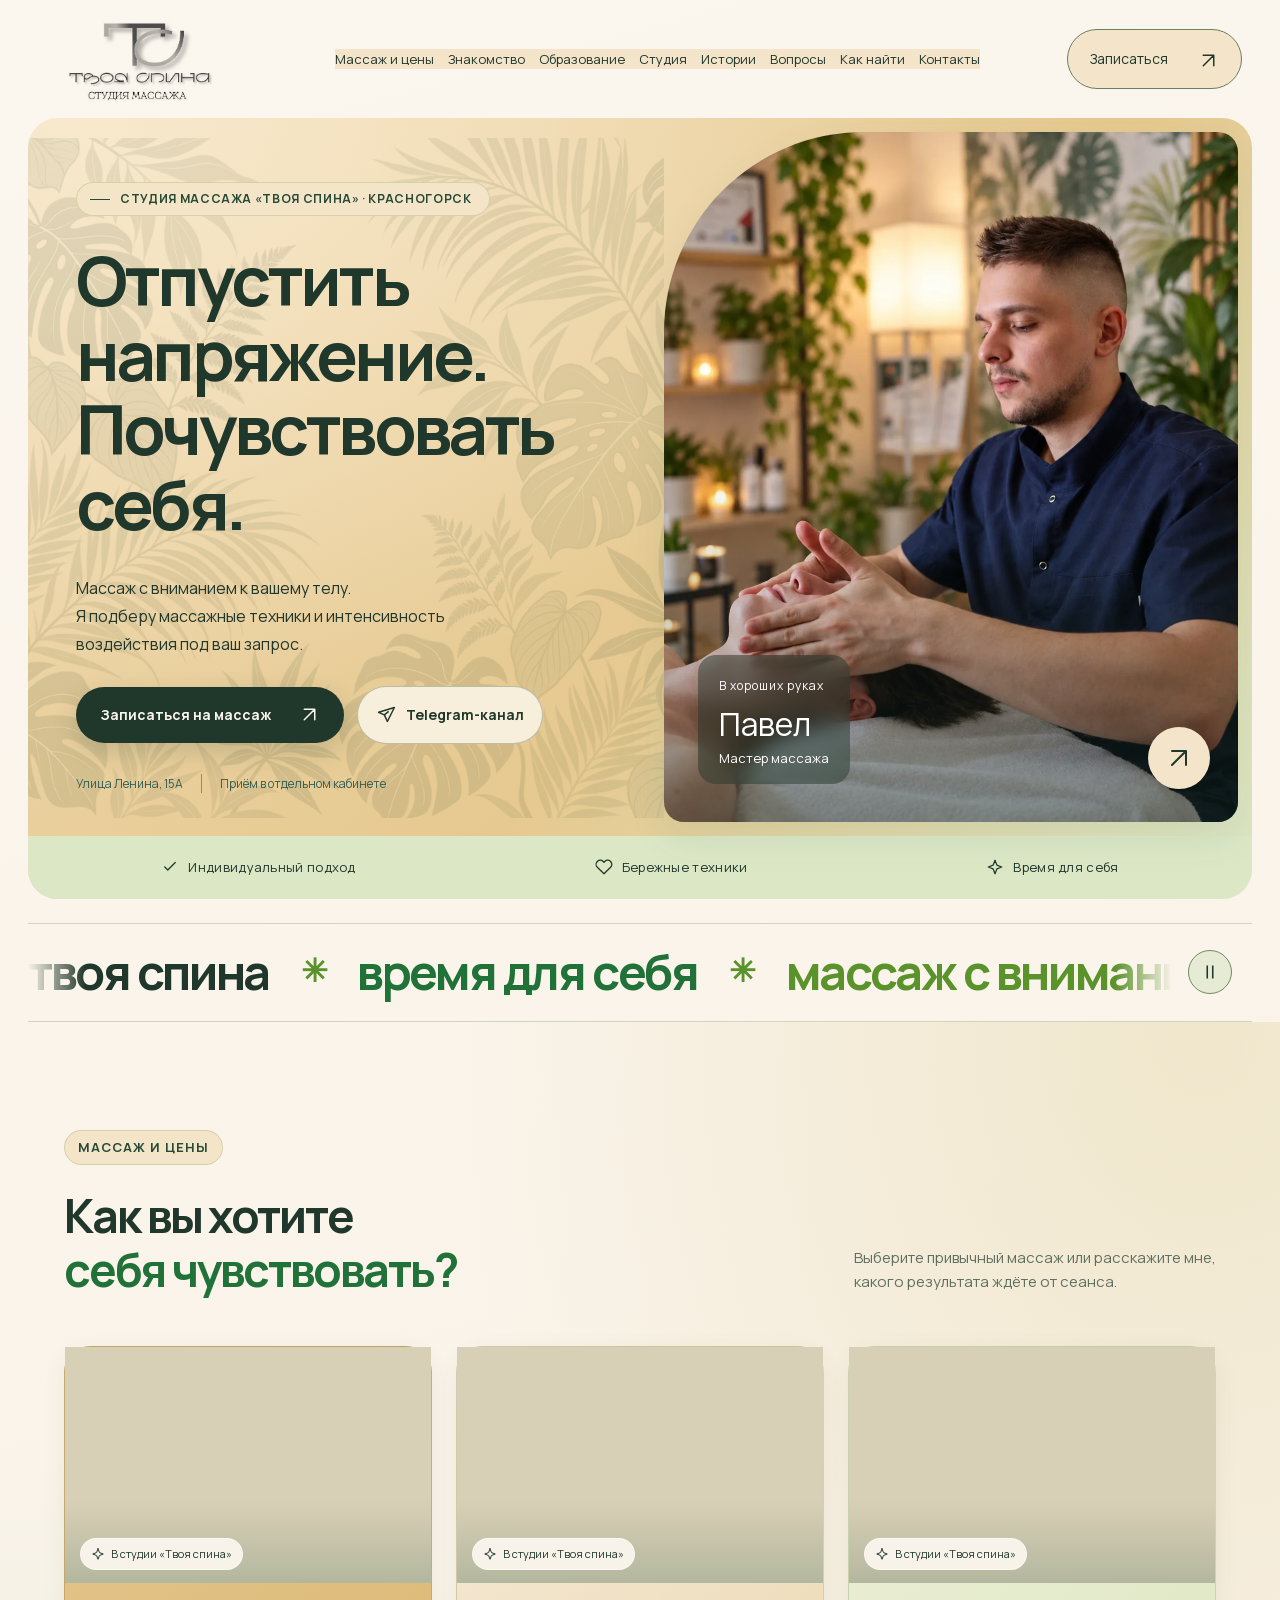
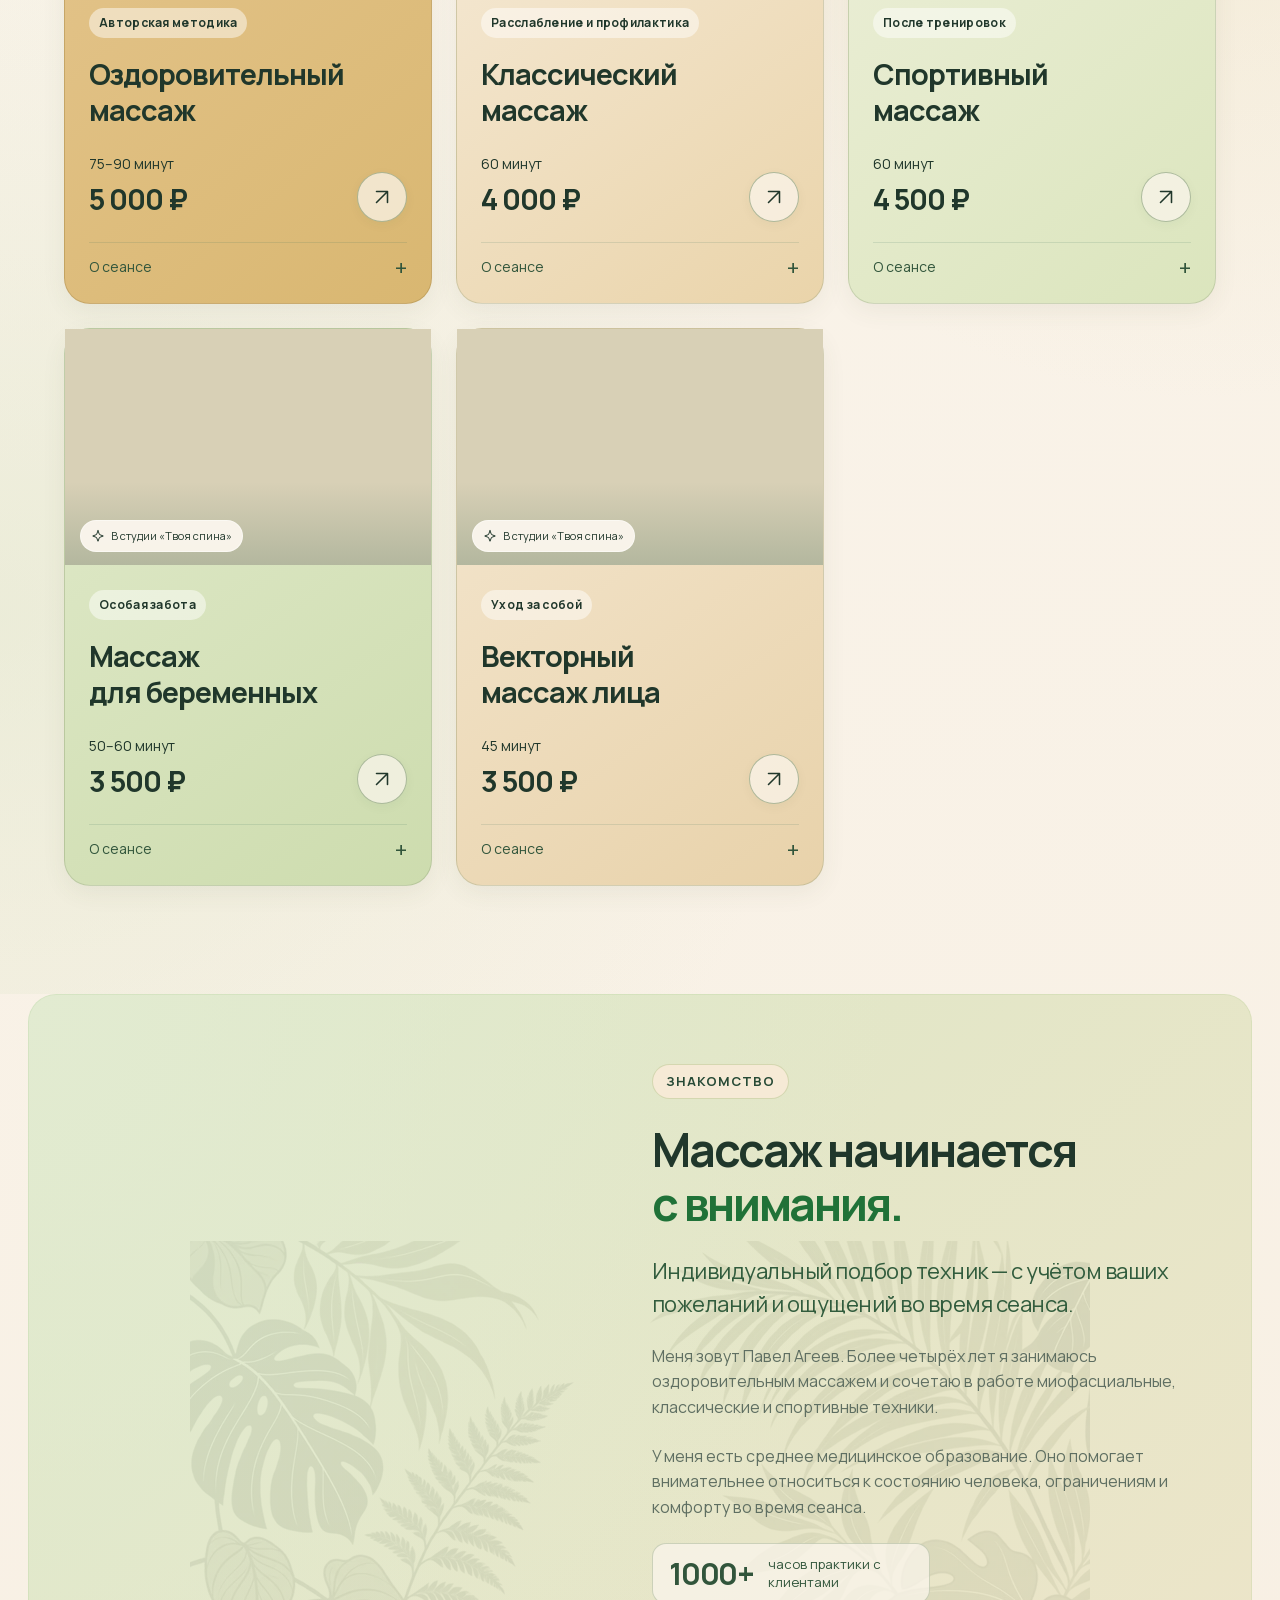
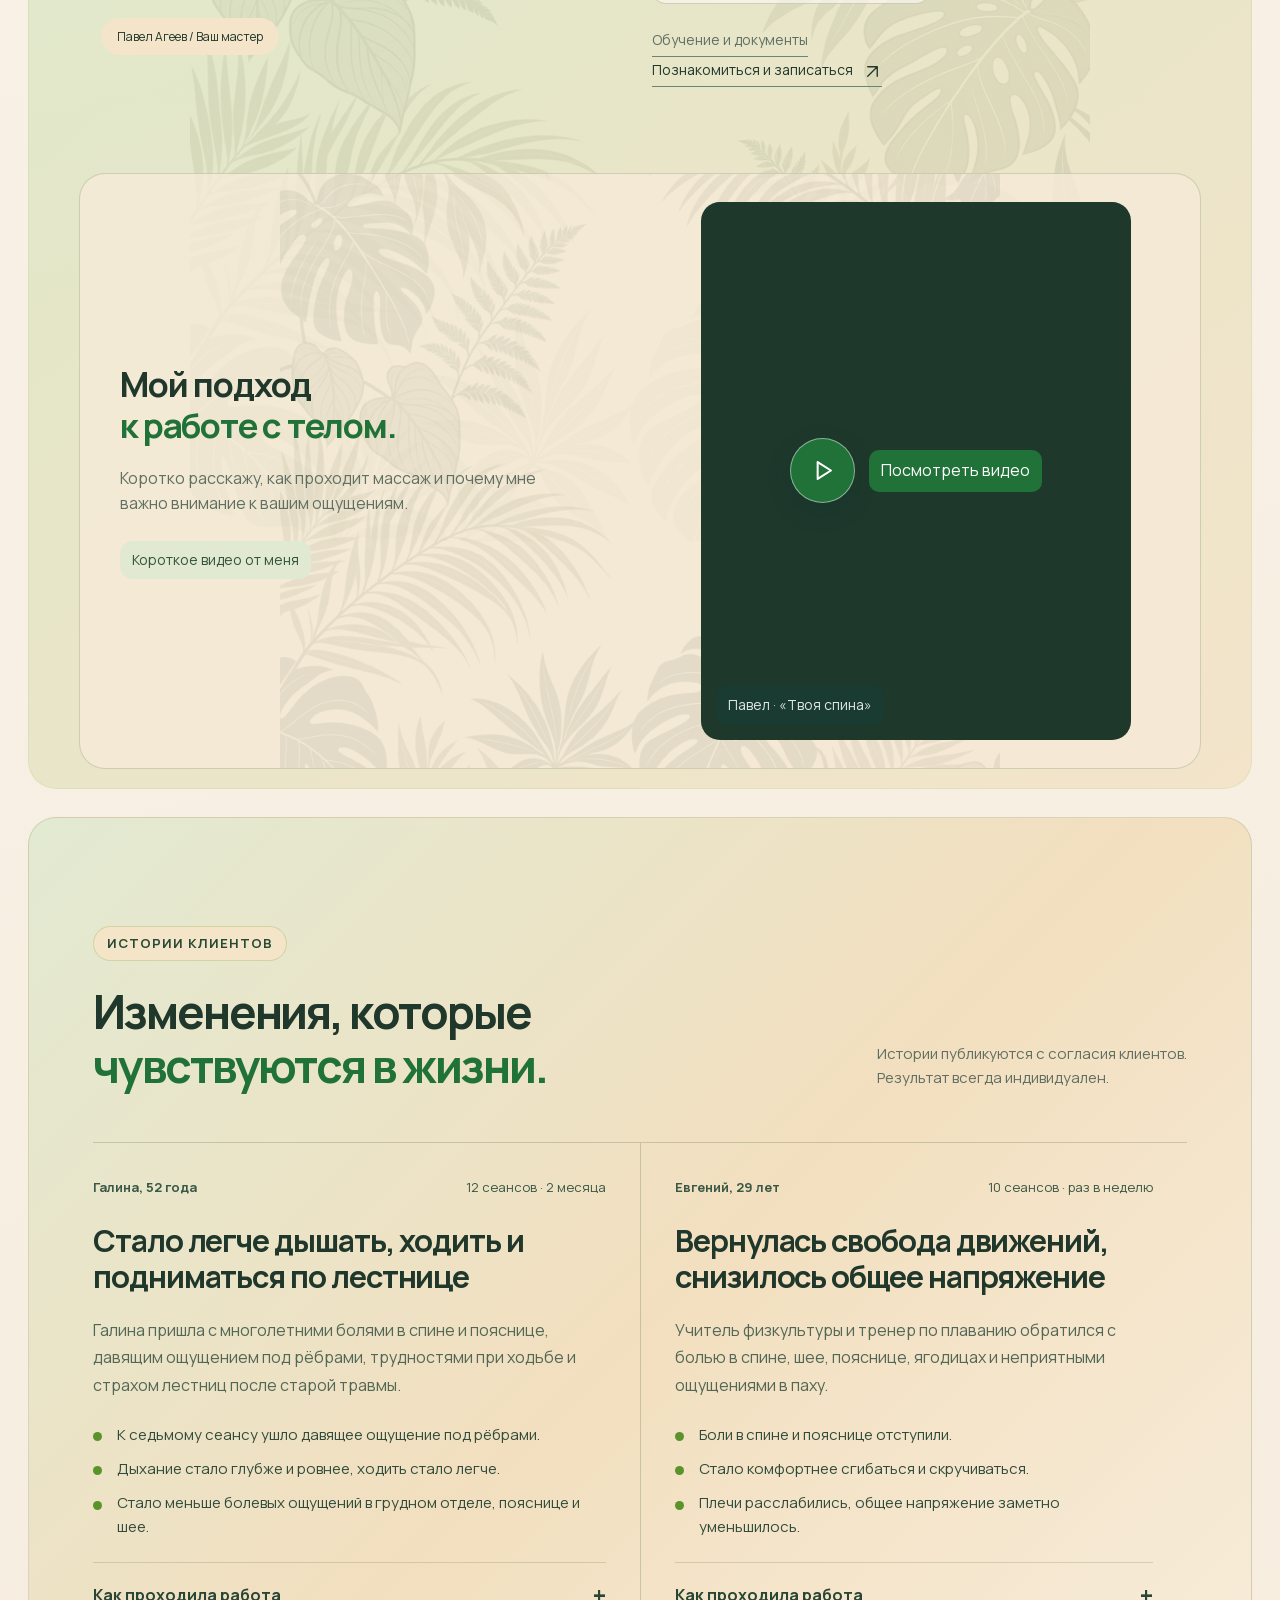
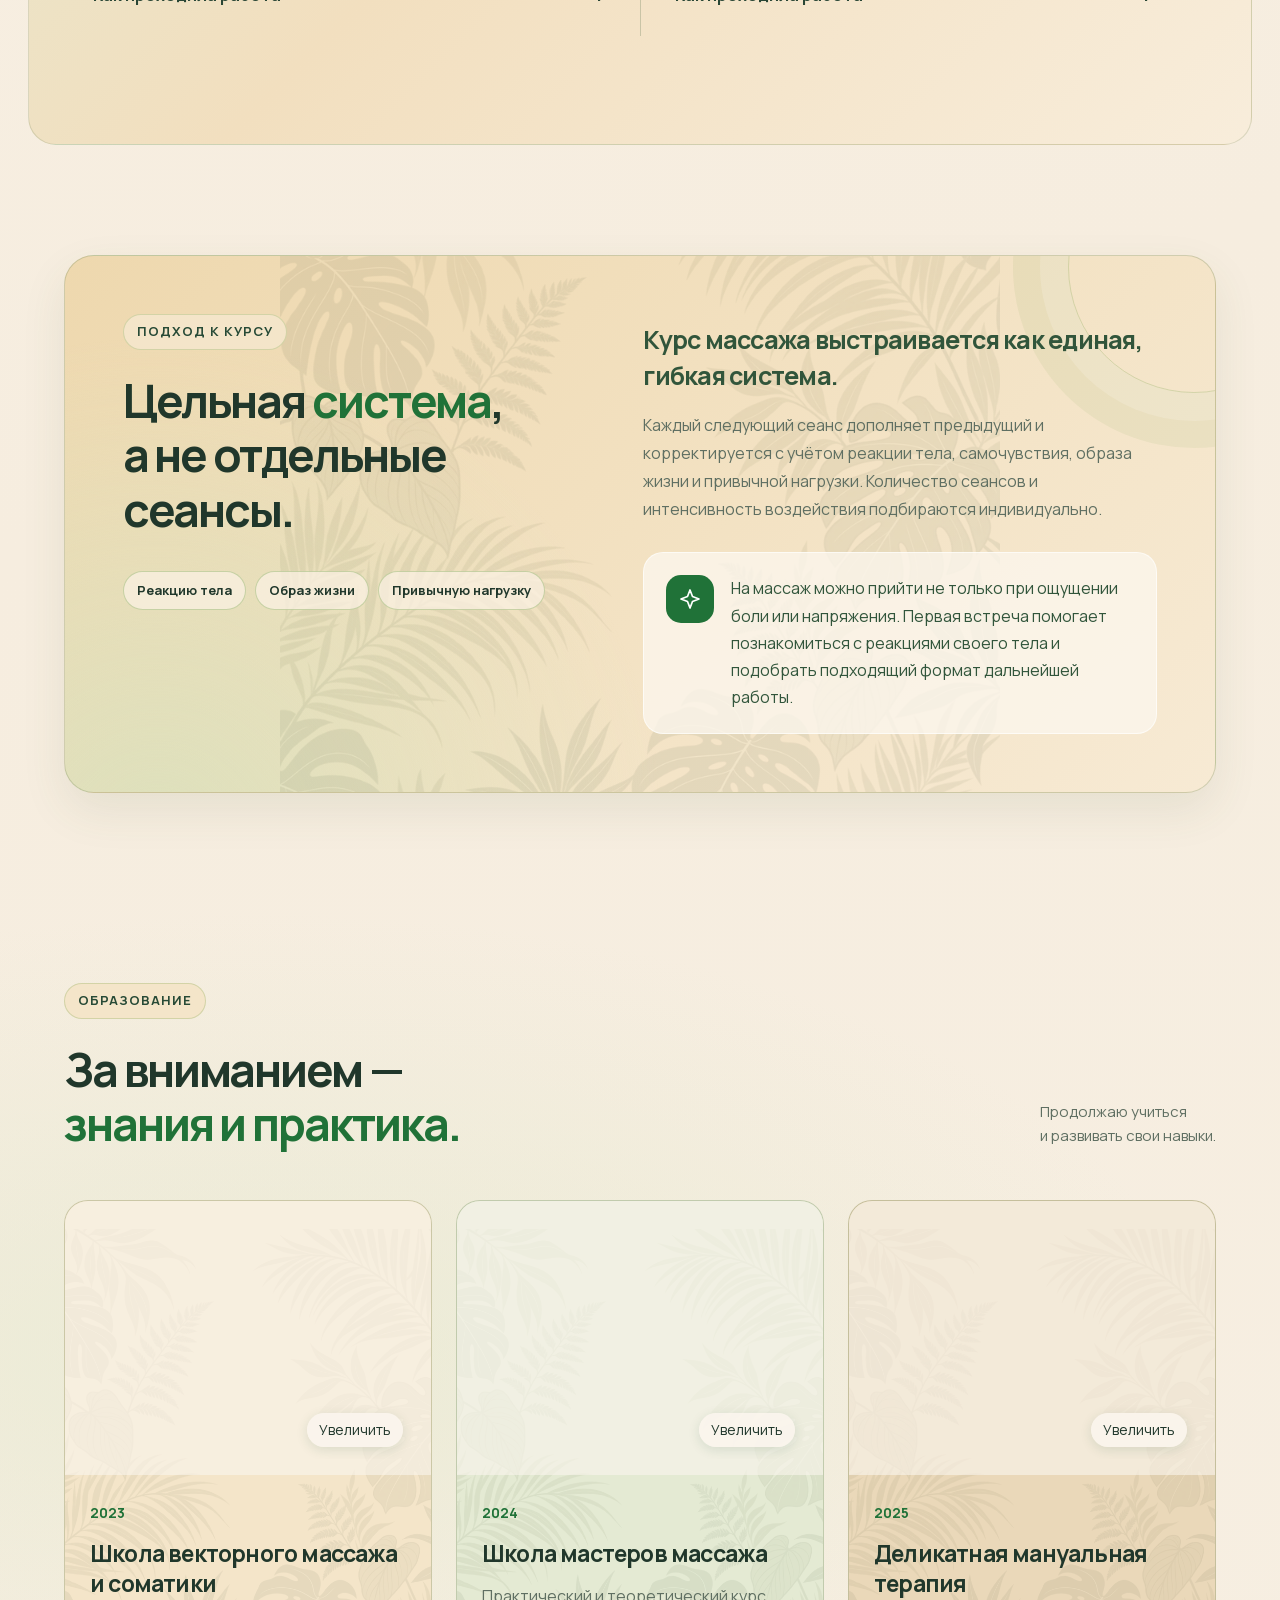
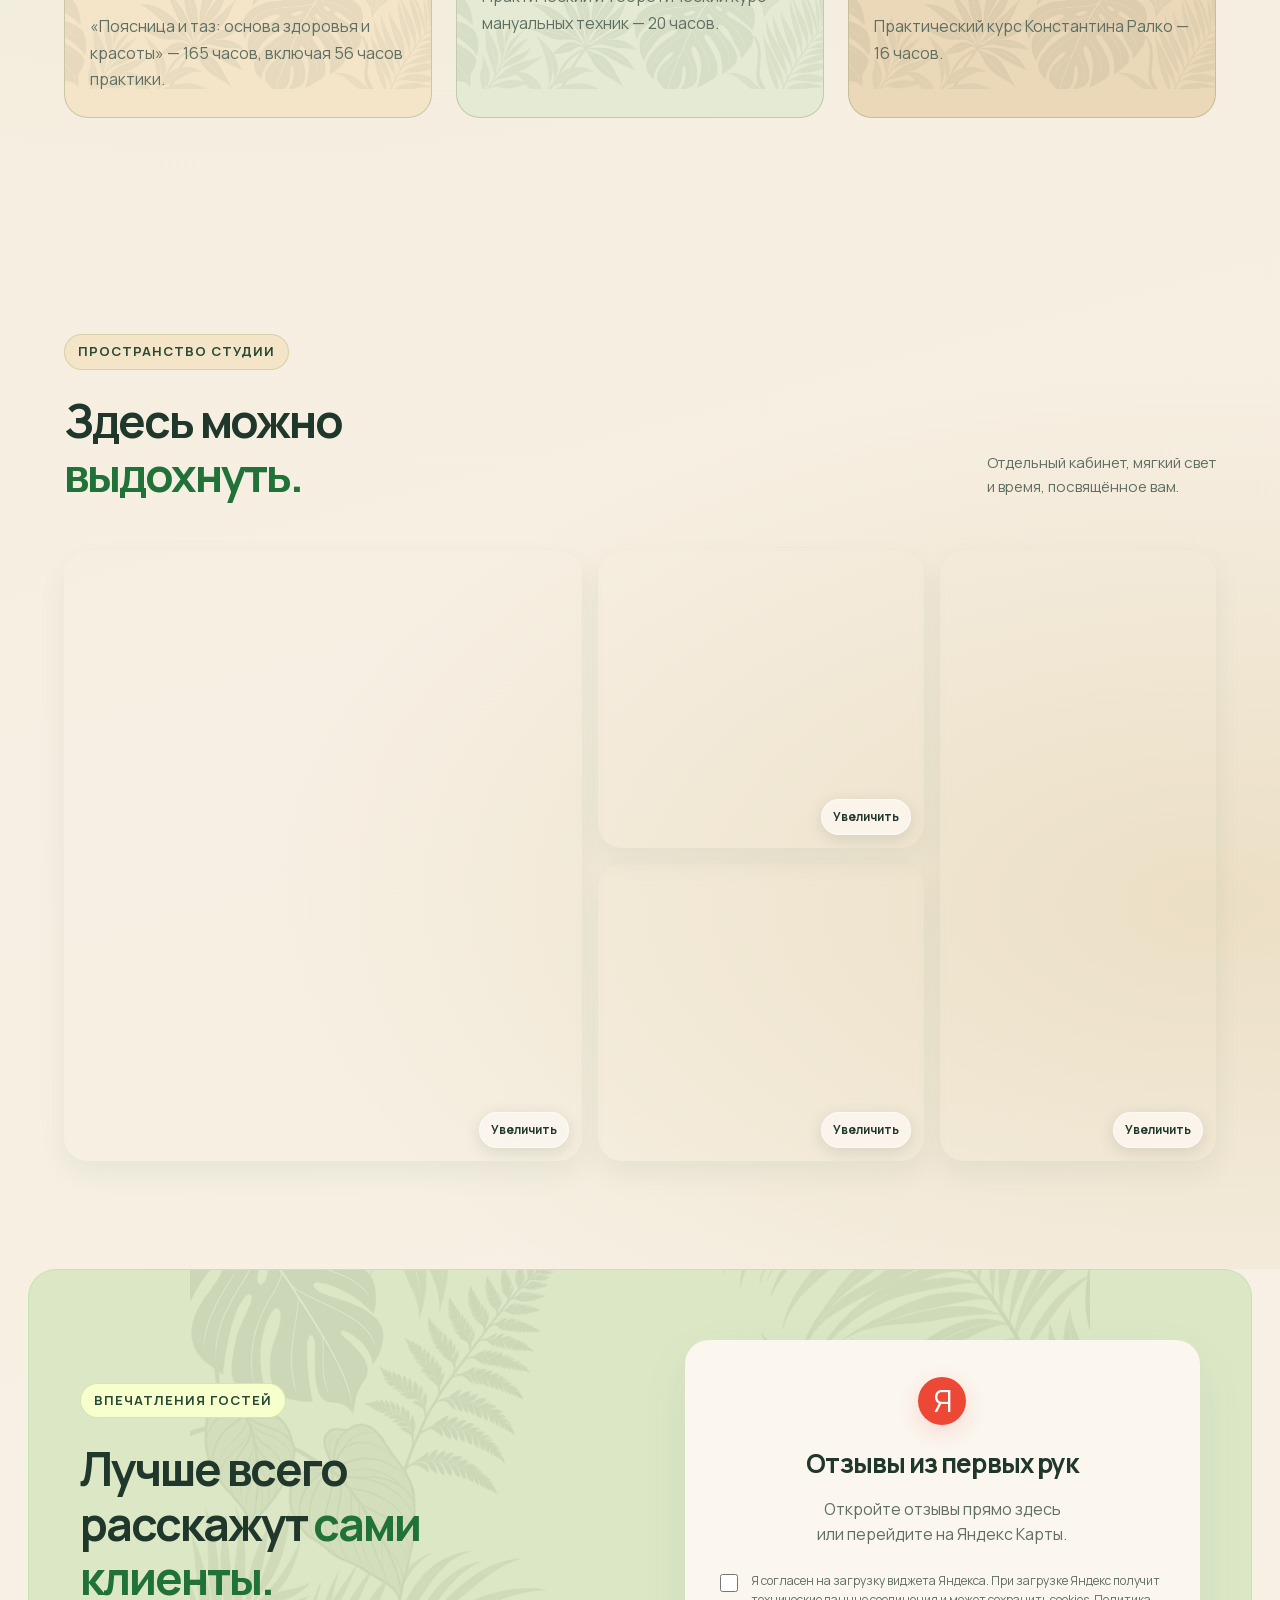
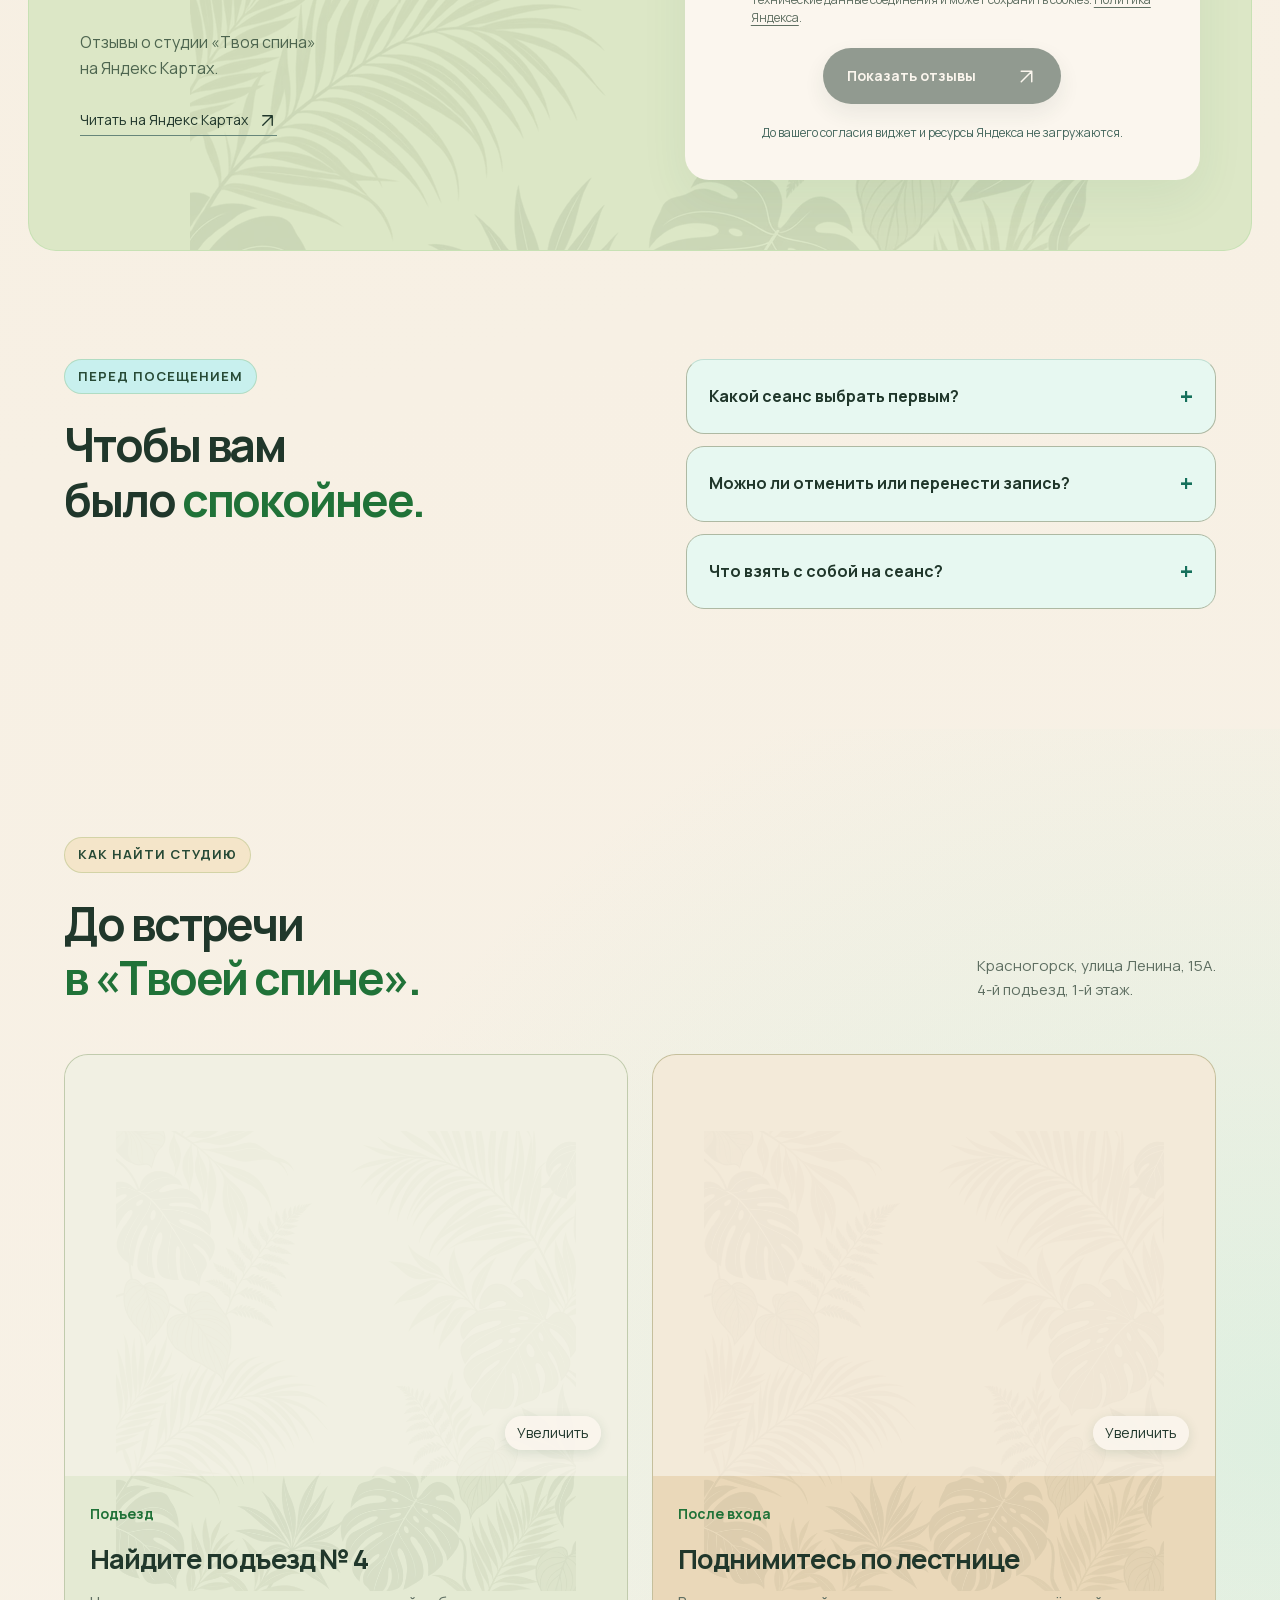
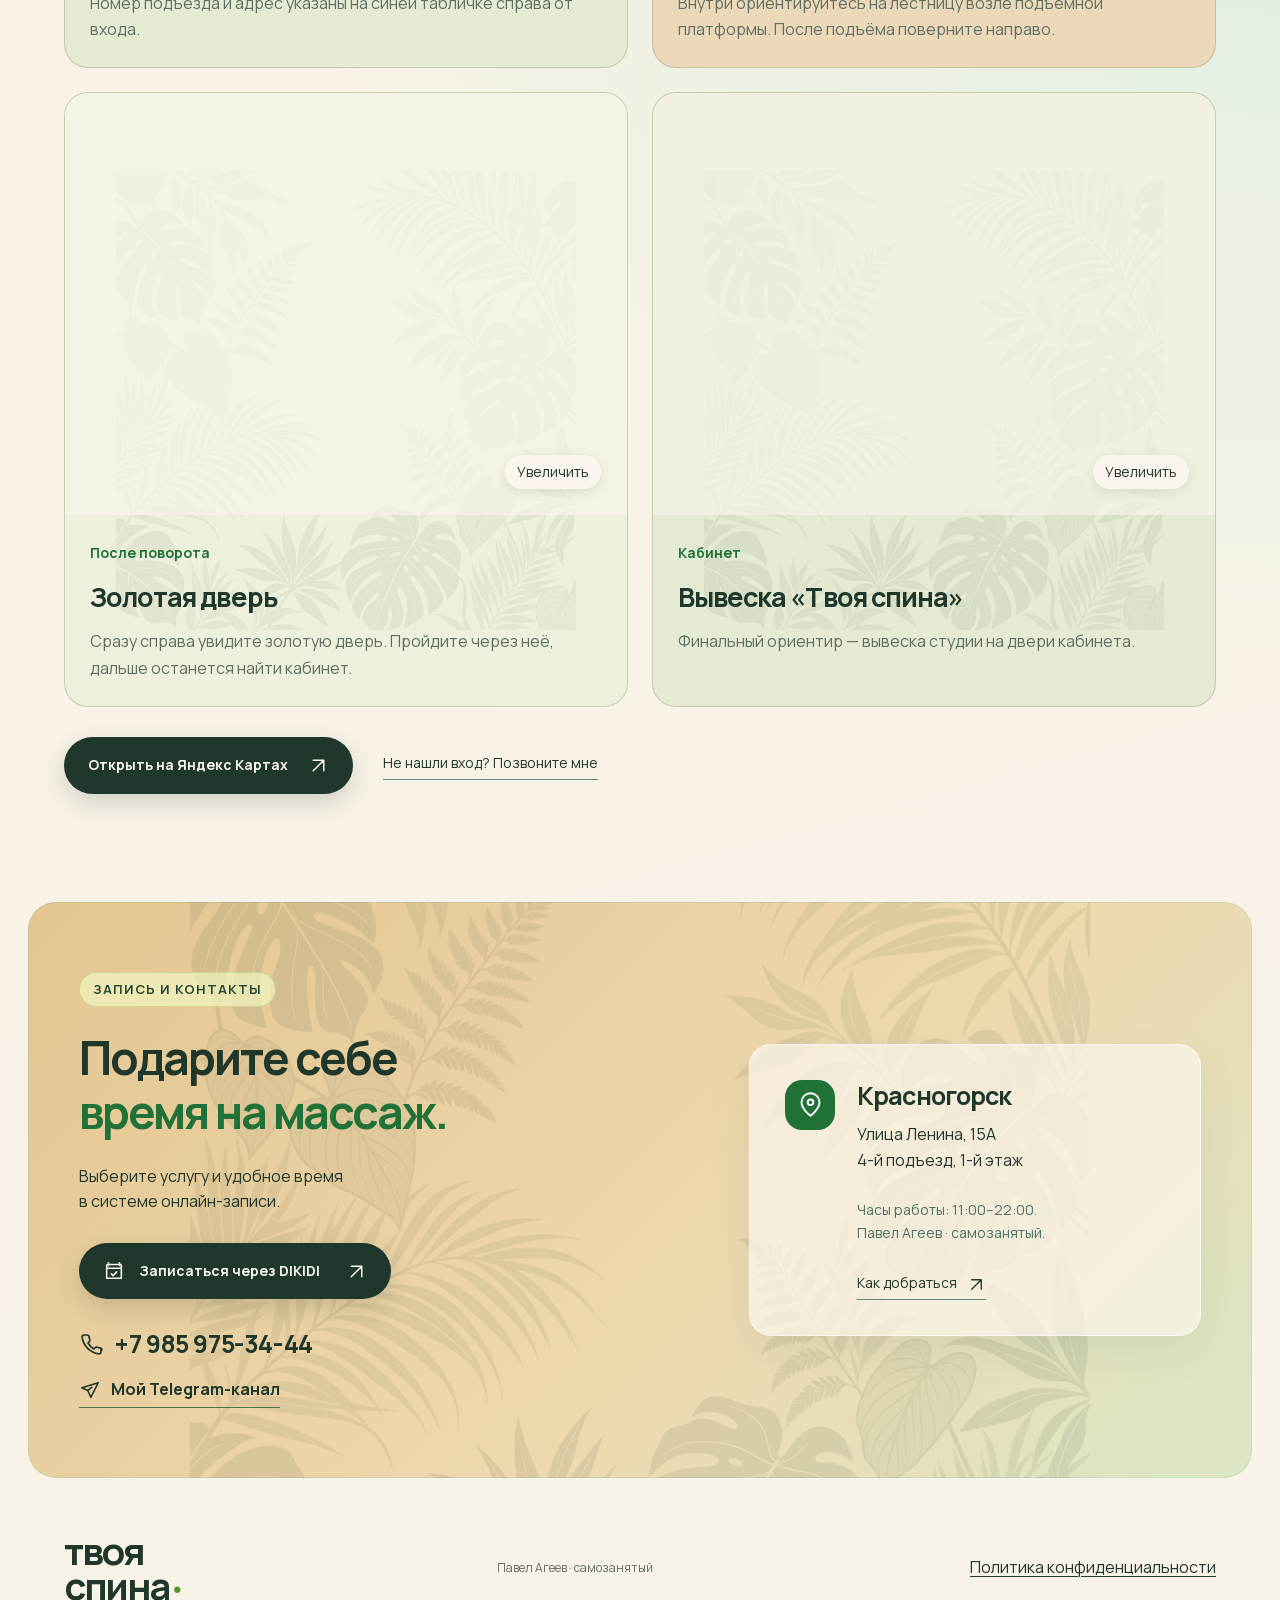
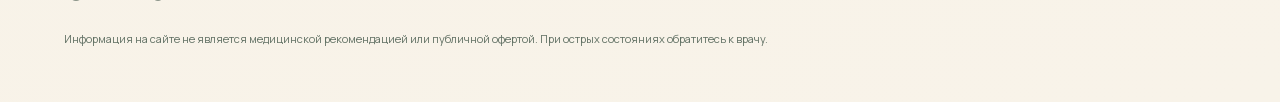
==== commit dd79d630: "Final privacy, security and Pavel media update" ====
--- a/index.html
+++ b/index.html
@@ -5,11 +5,13 @@
 <meta name="viewport" content="width=device-width,initial-scale=1,viewport-fit=cover">
 <meta name="description" content="Студия массажа «Твоя спина» в Красногорске. Индивидуальный подход, пять видов массажа, цены и онлайн-запись.">
 <meta name="robots" content="noindex,nofollow">
+<meta name="referrer" content="no-referrer">
+<meta http-equiv="Content-Security-Policy" content="default-src 'self'; script-src 'self'; style-src 'self'; font-src 'self'; img-src 'self' data:; media-src 'self'; connect-src 'self'; frame-src https://yandex.ru https://*.yandex.ru; object-src 'none'; base-uri 'self'; form-action 'none'; upgrade-insecure-requests">
 <meta name="theme-color" content="#eed8ae">
 <title>Твоя спина — массаж в Красногорске</title>
-<link rel="stylesheet" href="style.css?v=18">
-<script src="media.js?v=8" defer></script>
-<script src="app.js?v=12" defer>
+<link rel="stylesheet" href="style.css?v=19">
+<script src="media.js?v=9" defer></script>
+<script src="app.js?v=13" defer>
 </script>
 </head>
 <body>
@@ -299,6 +301,7 @@
 </h2>
 <p class="lead">Индивидуальный подбор техник — с учётом ваших пожеланий и ощущений во время сеанса.</p>
 <p>Меня зовут Павел Агеев. Более четырёх лет я занимаюсь оздоровительным массажем и сочетаю в работе миофасциальные, классические и спортивные техники.</p>
+<p>У меня есть среднее медицинское образование. Оно помогает внимательнее относиться к состоянию человека, ограничениям и комфорту во время сеанса.</p>
 <p class="master-proof"><strong>1000+</strong><span>часов практики с клиентами</span></p>
 <p><a class="text-link" href="#education">Обучение и документы</a></p>
 <a class="text-link" href="https://dikidi.net/1885152" target="_blank" rel="noopener noreferrer">Познакомиться и записаться <svg class="icon icon-arrow" viewBox="0 0 24 24" fill="none" stroke="currentColor" stroke-width="1.7" stroke-linecap="round" stroke-linejoin="round" aria-hidden="true">
@@ -404,13 +407,17 @@
 <div class="yandex-mark">Я</div>
 <h3>Отзывы из первых рук</h3>
 <p>Откройте отзывы прямо здесь <br>или перейдите на Яндекс Карты.</p>
+<label class="external-consent" for="yandex-consent">
+<input type="checkbox" id="yandex-consent">
+<span>Я согласен на загрузку виджета Яндекса. При загрузке Яндекс получит технические данные соединения и может сохранить cookies. <a href="https://yandex.ru/legal/confidential/" target="_blank" rel="noopener noreferrer">Политика Яндекса</a>.</span>
+</label>
 <button class="button dark" id="load-reviews">Показать отзывы <span>
 <svg class="icon icon-arrow" viewBox="0 0 24 24" fill="none" stroke="currentColor" stroke-width="1.7" stroke-linecap="round" stroke-linejoin="round" aria-hidden="true">
 <path d="M6 18 18 6M6 6h12v12"/>
 </svg>
 </span>
 </button>
-<small>По нажатию загрузится сервис Яндекса. <br>Он получит данные соединения и может использовать cookies.</small>
+<small>До вашего согласия виджет и ресурсы Яндекса не загружаются.</small>
 </div>
 <div id="review-widget" hidden>
 </div>
@@ -499,7 +506,8 @@
 </span>
 </a>
 <span>Павел Агеев · самозанятый</span>
-<span>Забота начинается с внимания.</span>
+<a class="footer-policy" href="privacy.html">Политика конфиденциальности</a>
+<p class="footer-note">Информация на сайте не является медицинской рекомендацией или публичной офертой. При острых состояниях обратитесь к врачу.</p>
 </footer>
 </body>
 </html>
--- a/style.css
+++ b/style.css
@@ -573,3 +573,40 @@
   .studio-gallery .studio-shot-room{height:345px}
   .studio-gallery .studio-shot-entry{height:300px}
 }
+
+/* Explicit opt-in for the third-party Yandex reviews widget. */
+.external-consent{display:grid;grid-template-columns:20px minmax(0,1fr);gap:11px;align-items:start;max-width:470px;margin:18px auto 20px;text-align:left;color:var(--muted);font-size:12px;line-height:1.55;cursor:pointer}
+.external-consent input{width:18px;height:18px;margin:2px 0 0;accent-color:#274d3d}
+.external-consent a,.footer-policy{text-decoration:underline;text-decoration-thickness:1px;text-underline-offset:3px}
+.review-panel .button:disabled{cursor:not-allowed;opacity:.48;transform:none}
+.review-panel .button:disabled:hover{background:var(--ink)}
+
+/* The supplied introduction is portrait video; keep it intentional on wide screens. */
+.intro-film-stage.has-video{aspect-ratio:4/5;max-width:430px;width:100%;justify-self:center}
+.intro-film-stage.has-video>img{object-position:50% 38%}
+
+footer{flex-wrap:wrap}
+.footer-note{flex-basis:100%;font-size:11px;color:var(--muted);line-height:1.55;margin-top:8px}
+
+/* Standalone privacy page. */
+.policy-page{background:#f7f1e7}
+.policy-shell{width:min(900px,calc(100% - 40px));margin:40px auto 72px;background:#fffdf7;border:1px solid #d9d0bd;border-radius:28px;padding:clamp(28px,6vw,70px);box-shadow:0 20px 60px #4d3d2510}
+.policy-back{display:inline-flex;align-items:center;gap:8px;margin-bottom:42px;font-size:14px;border-bottom:1px solid currentColor}
+.policy-shell h1{font-size:clamp(39px,6vw,67px);line-height:1.03;letter-spacing:-.05em}
+.policy-lead{font-size:18px;color:var(--muted);margin:24px 0 44px;max-width:700px}
+.policy-section{padding:27px 0;border-top:1px solid #ded7c8}
+.policy-section h2{font-size:25px;letter-spacing:-.03em;margin-bottom:14px}
+.policy-section p,.policy-section li{font-size:15px;color:#405c52;line-height:1.75}
+.policy-section p+p{margin-top:12px}
+.policy-section ul{margin:10px 0 0;padding-left:22px}
+.policy-section a{text-decoration:underline;text-underline-offset:3px}
+.policy-date{margin-top:32px;color:var(--muted);font-size:13px}
+@media(max-width:740px){
+  .external-consent{font-size:12px}
+  .intro-film-stage.has-video{aspect-ratio:4/5;max-width:100%}
+  .policy-shell{width:min(100% - 24px,900px);margin:12px auto 40px;border-radius:22px;padding:28px 22px}
+  .policy-back{margin-bottom:30px}
+  .policy-shell h1{font-size:40px}
+  .policy-lead{font-size:16px;margin-bottom:34px}
+  .policy-section h2{font-size:22px}
+}
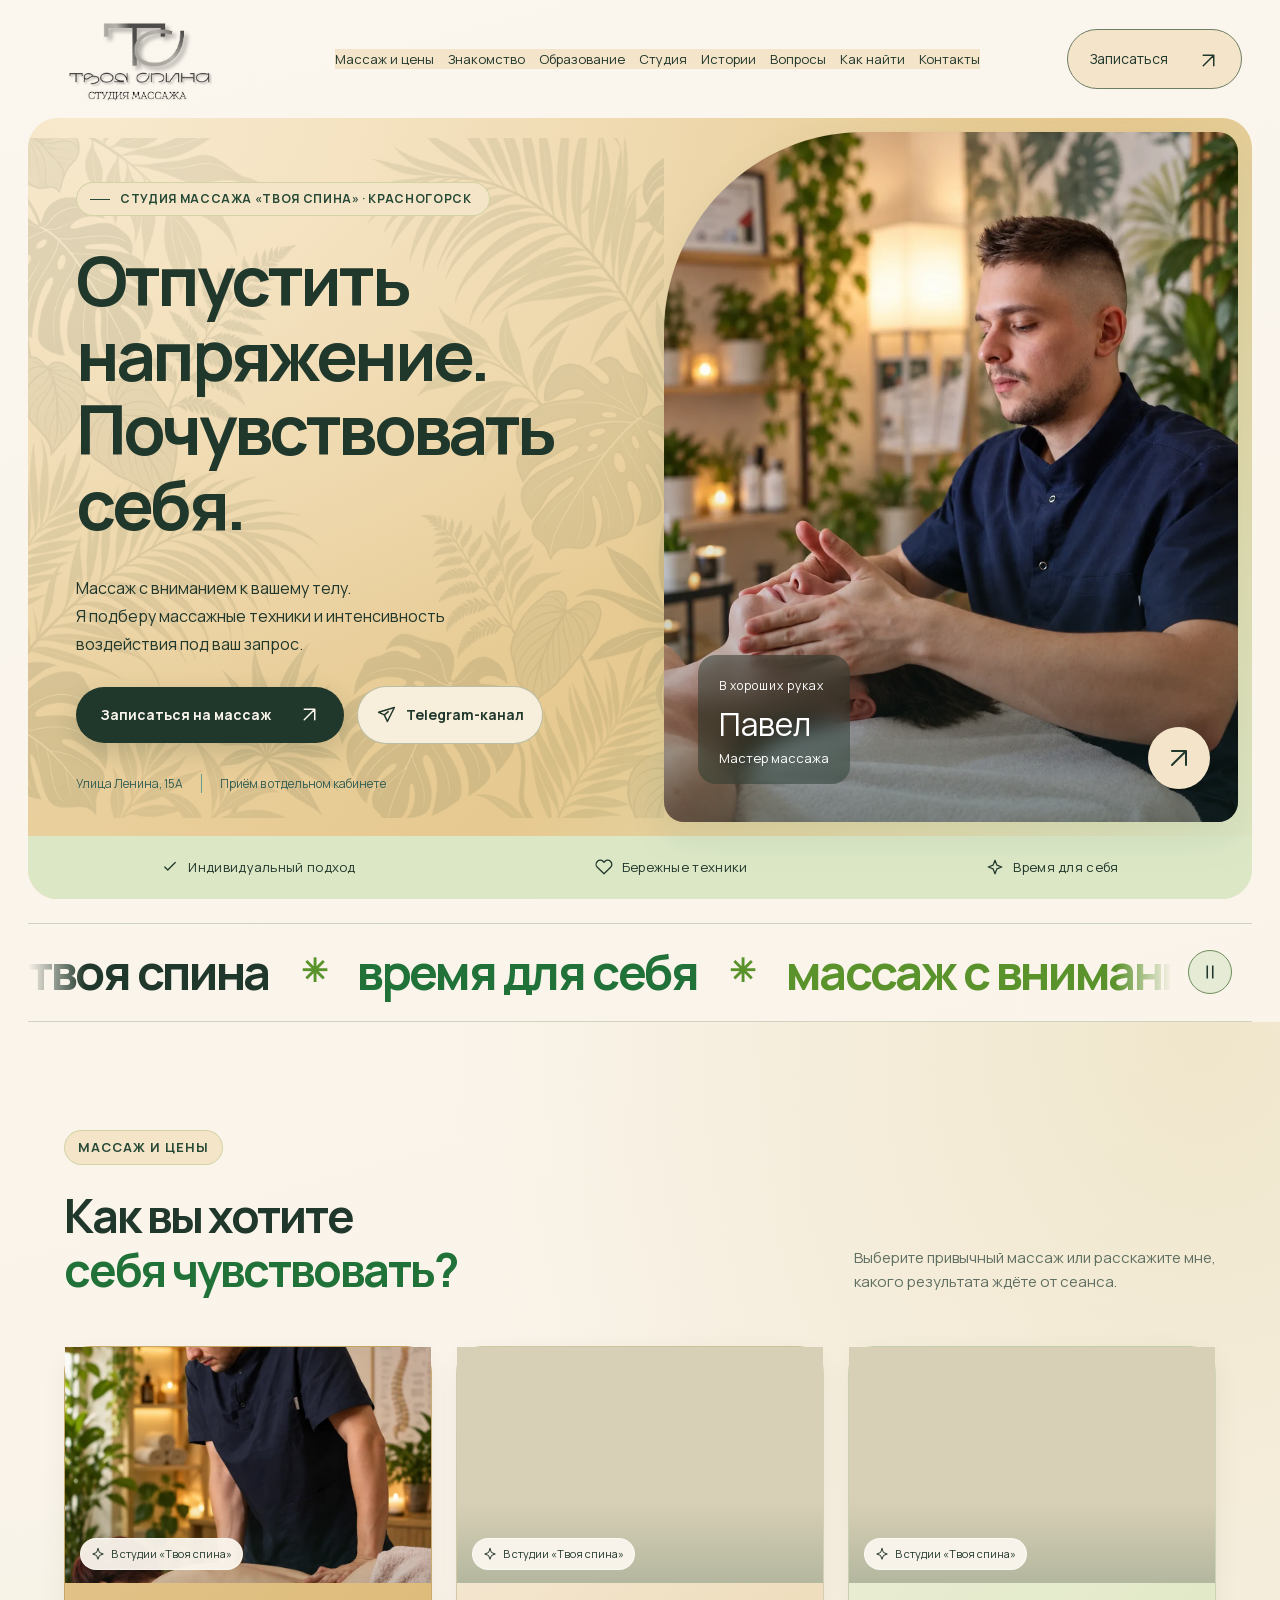
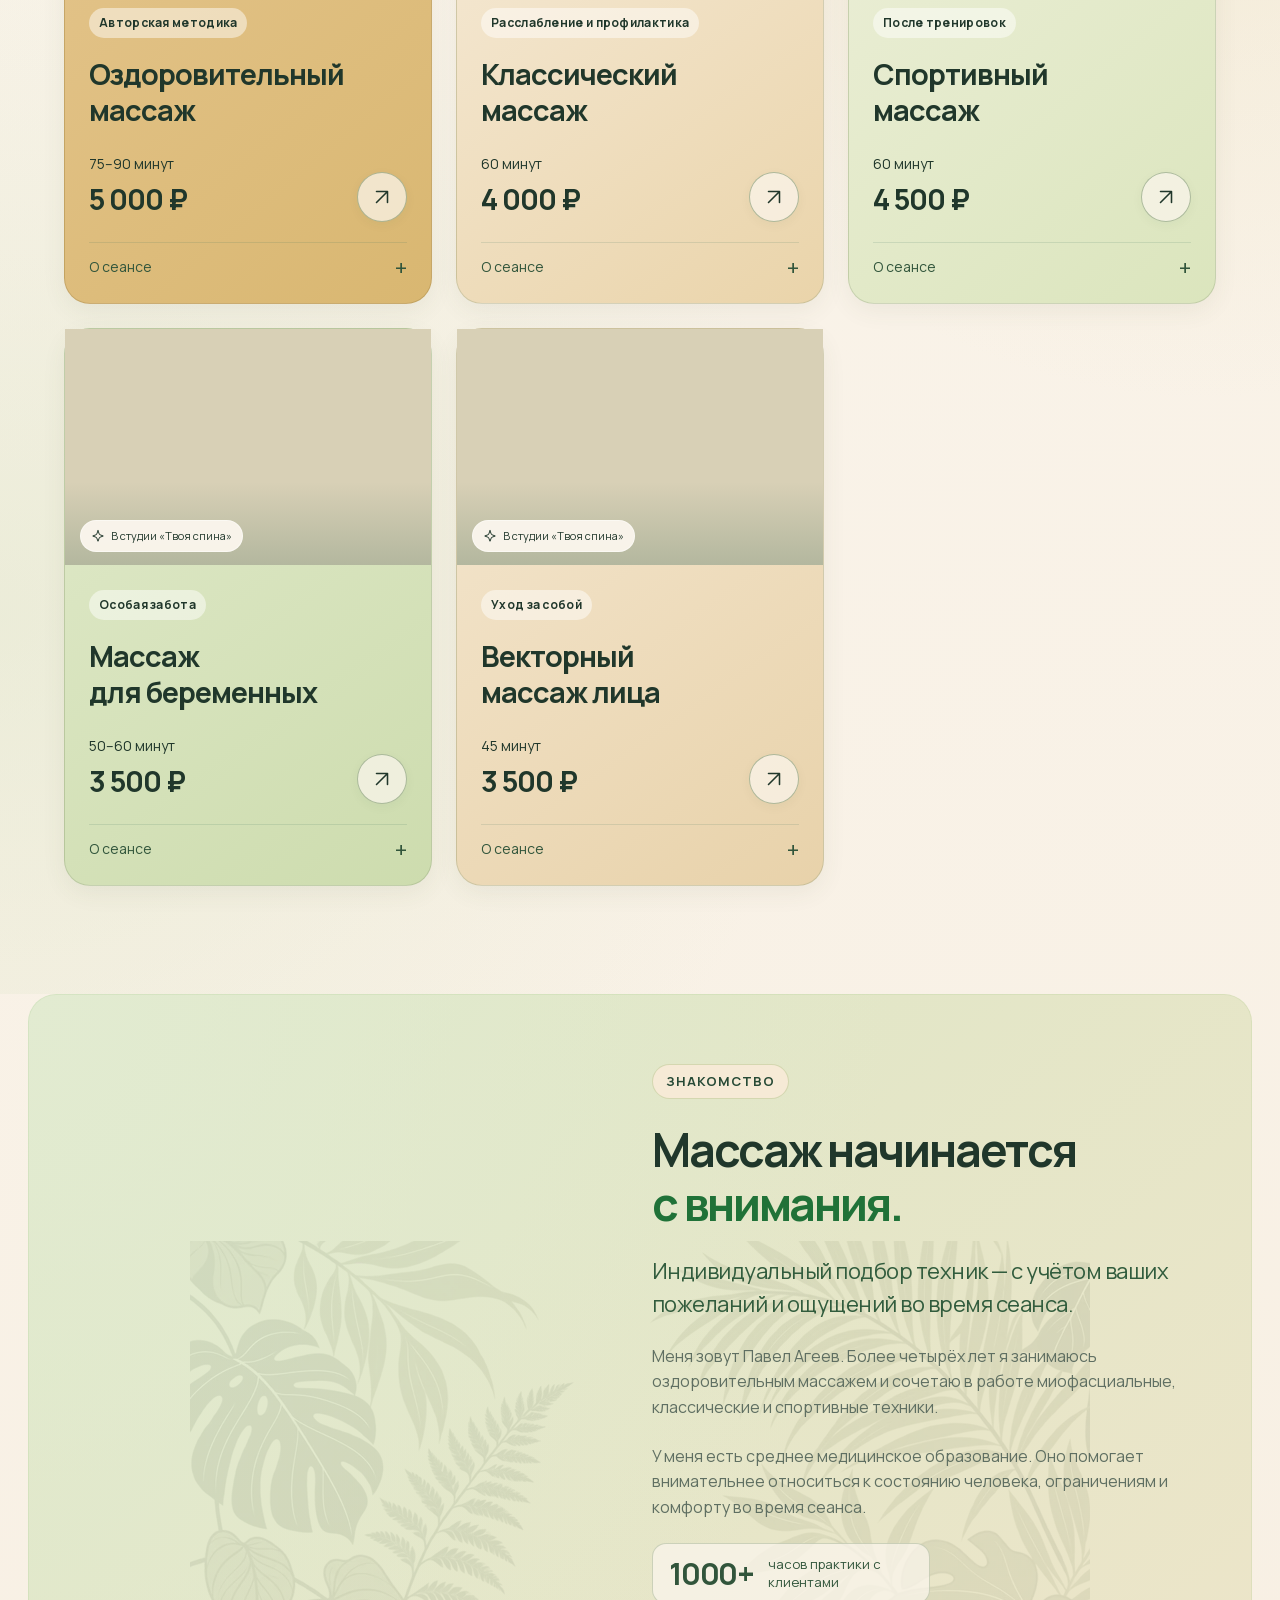
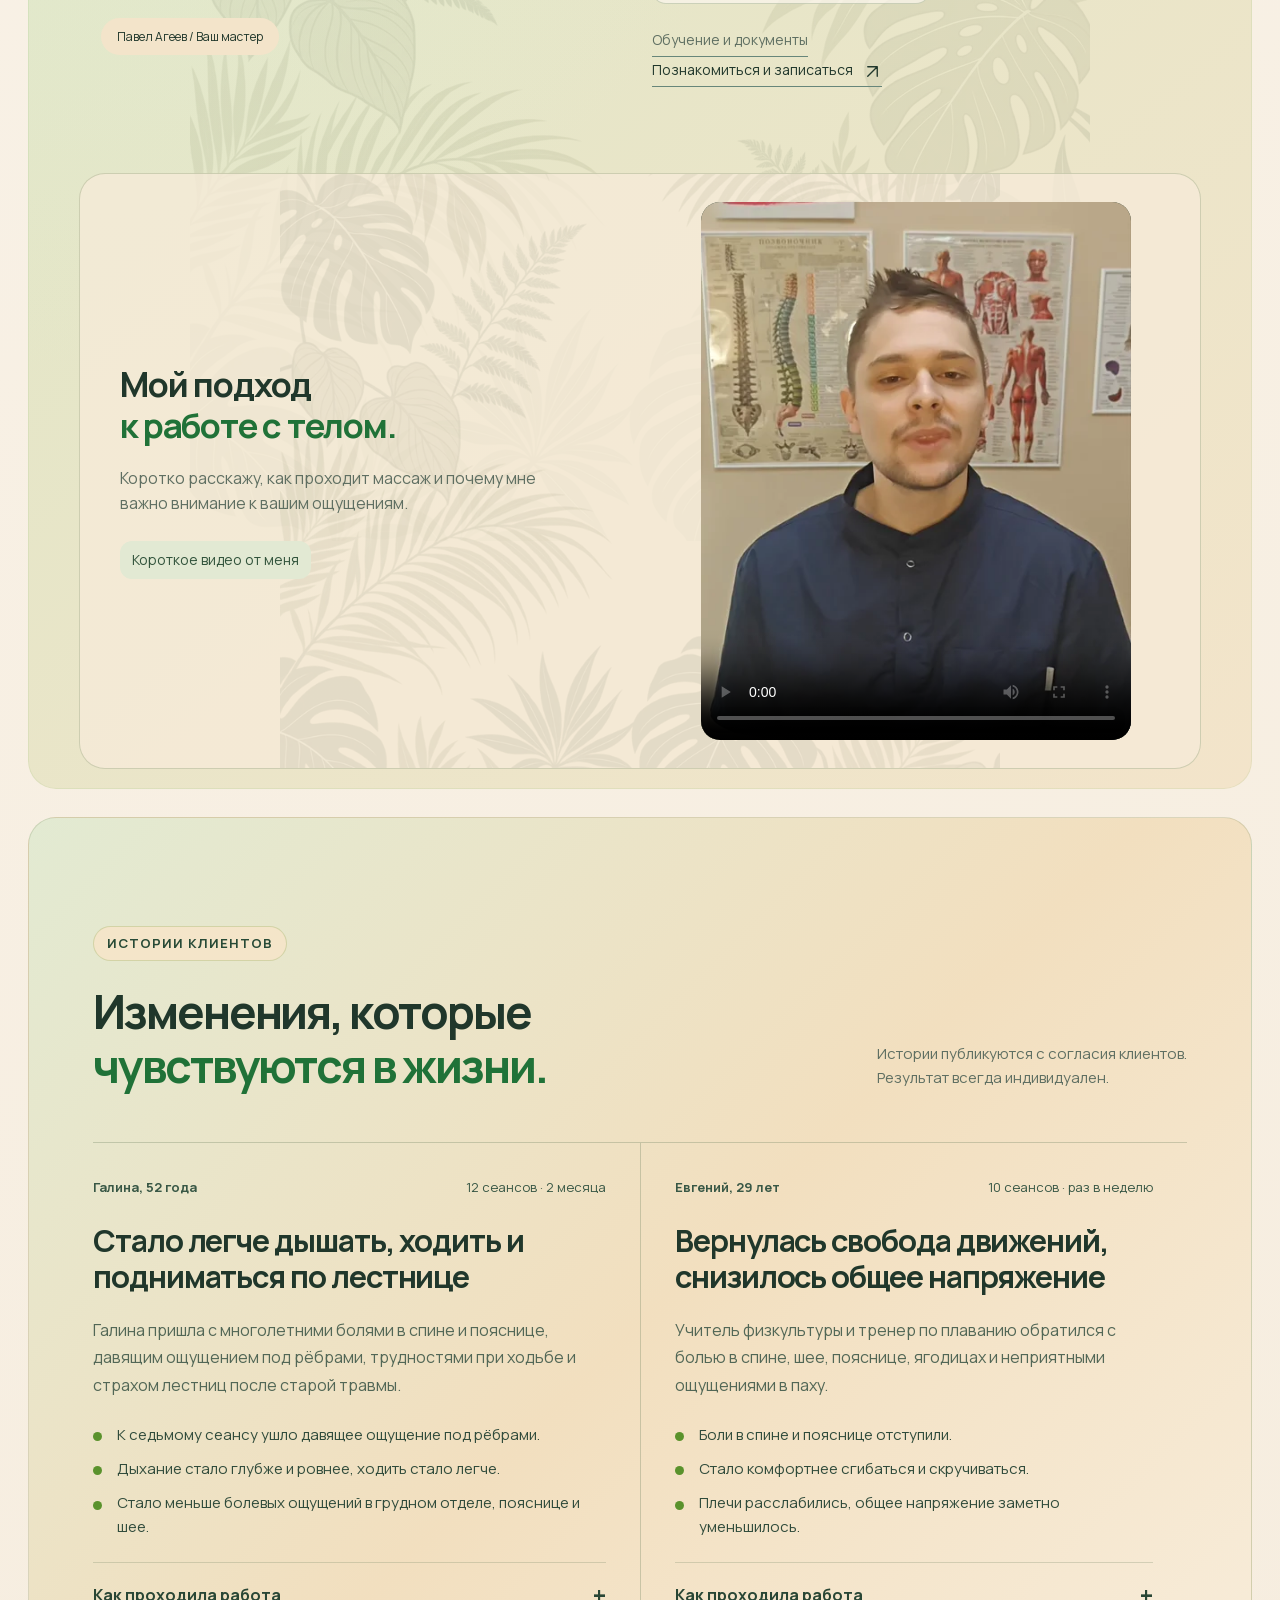
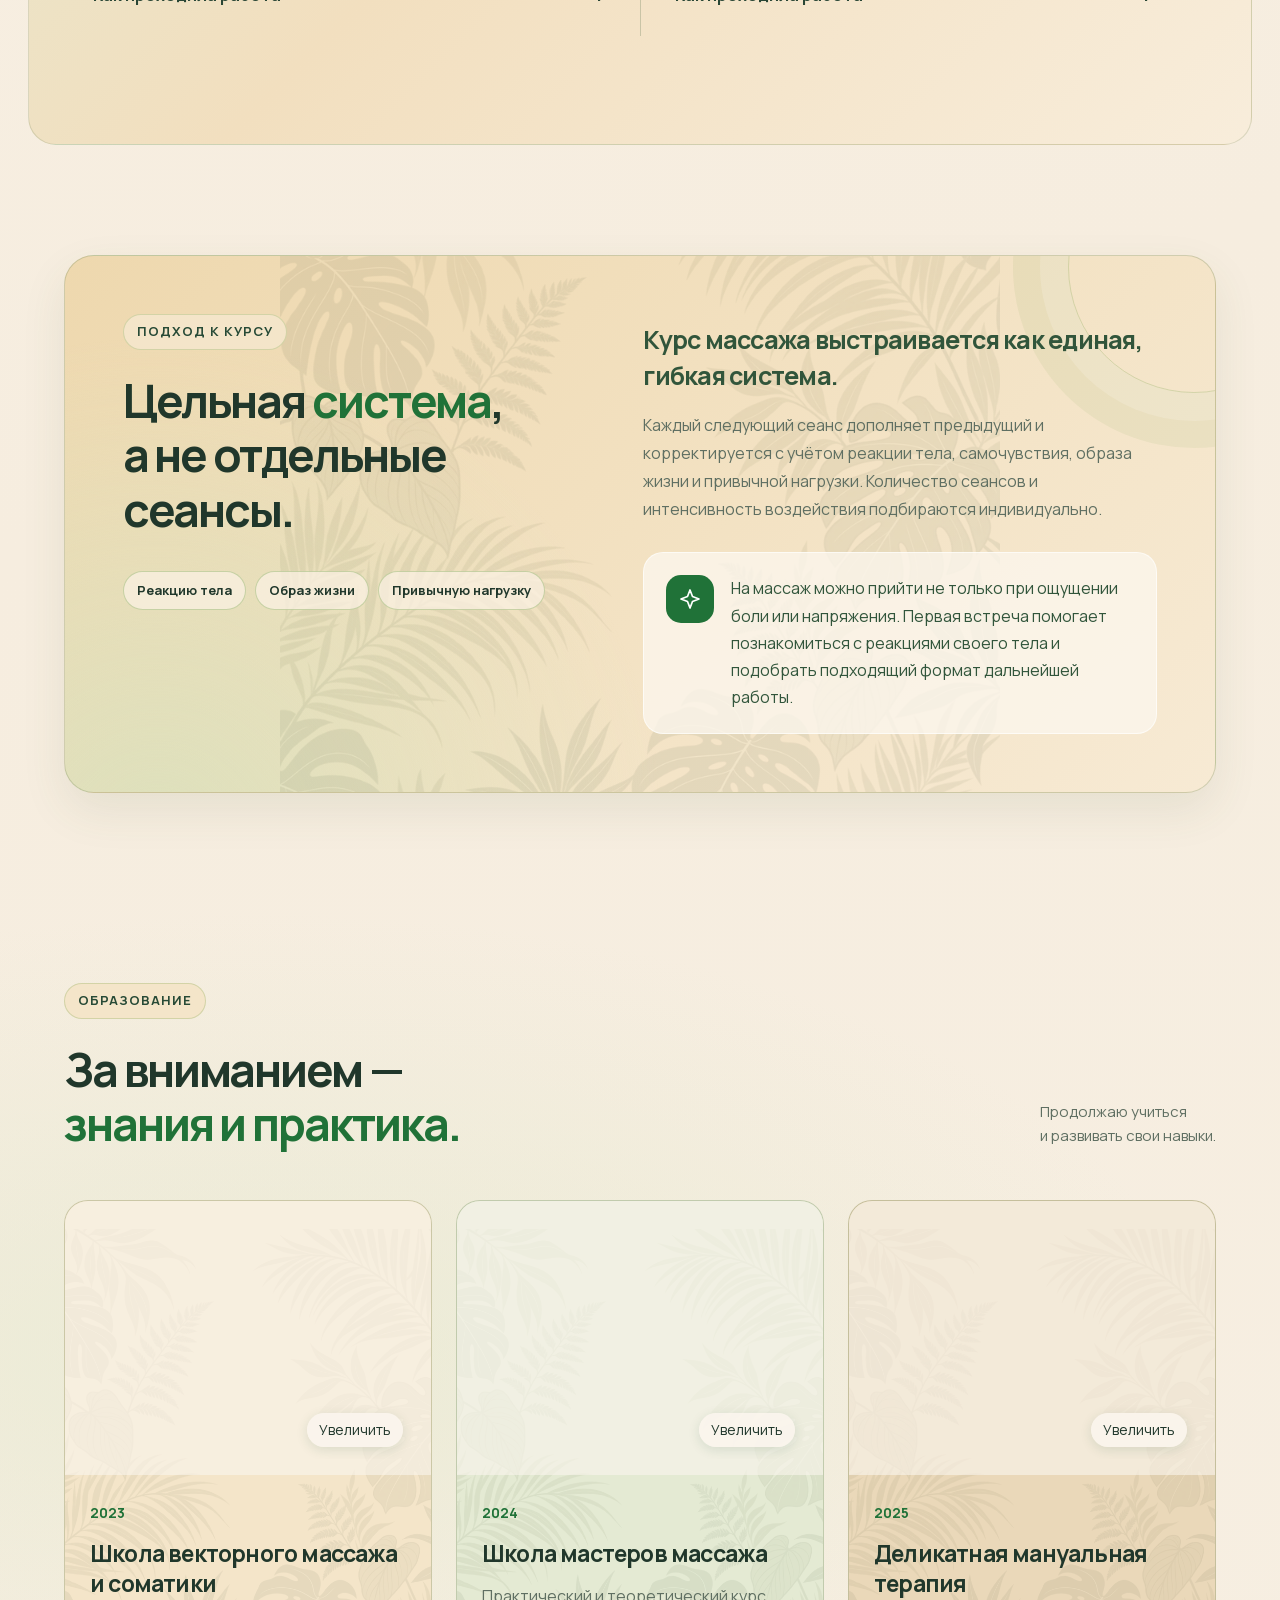
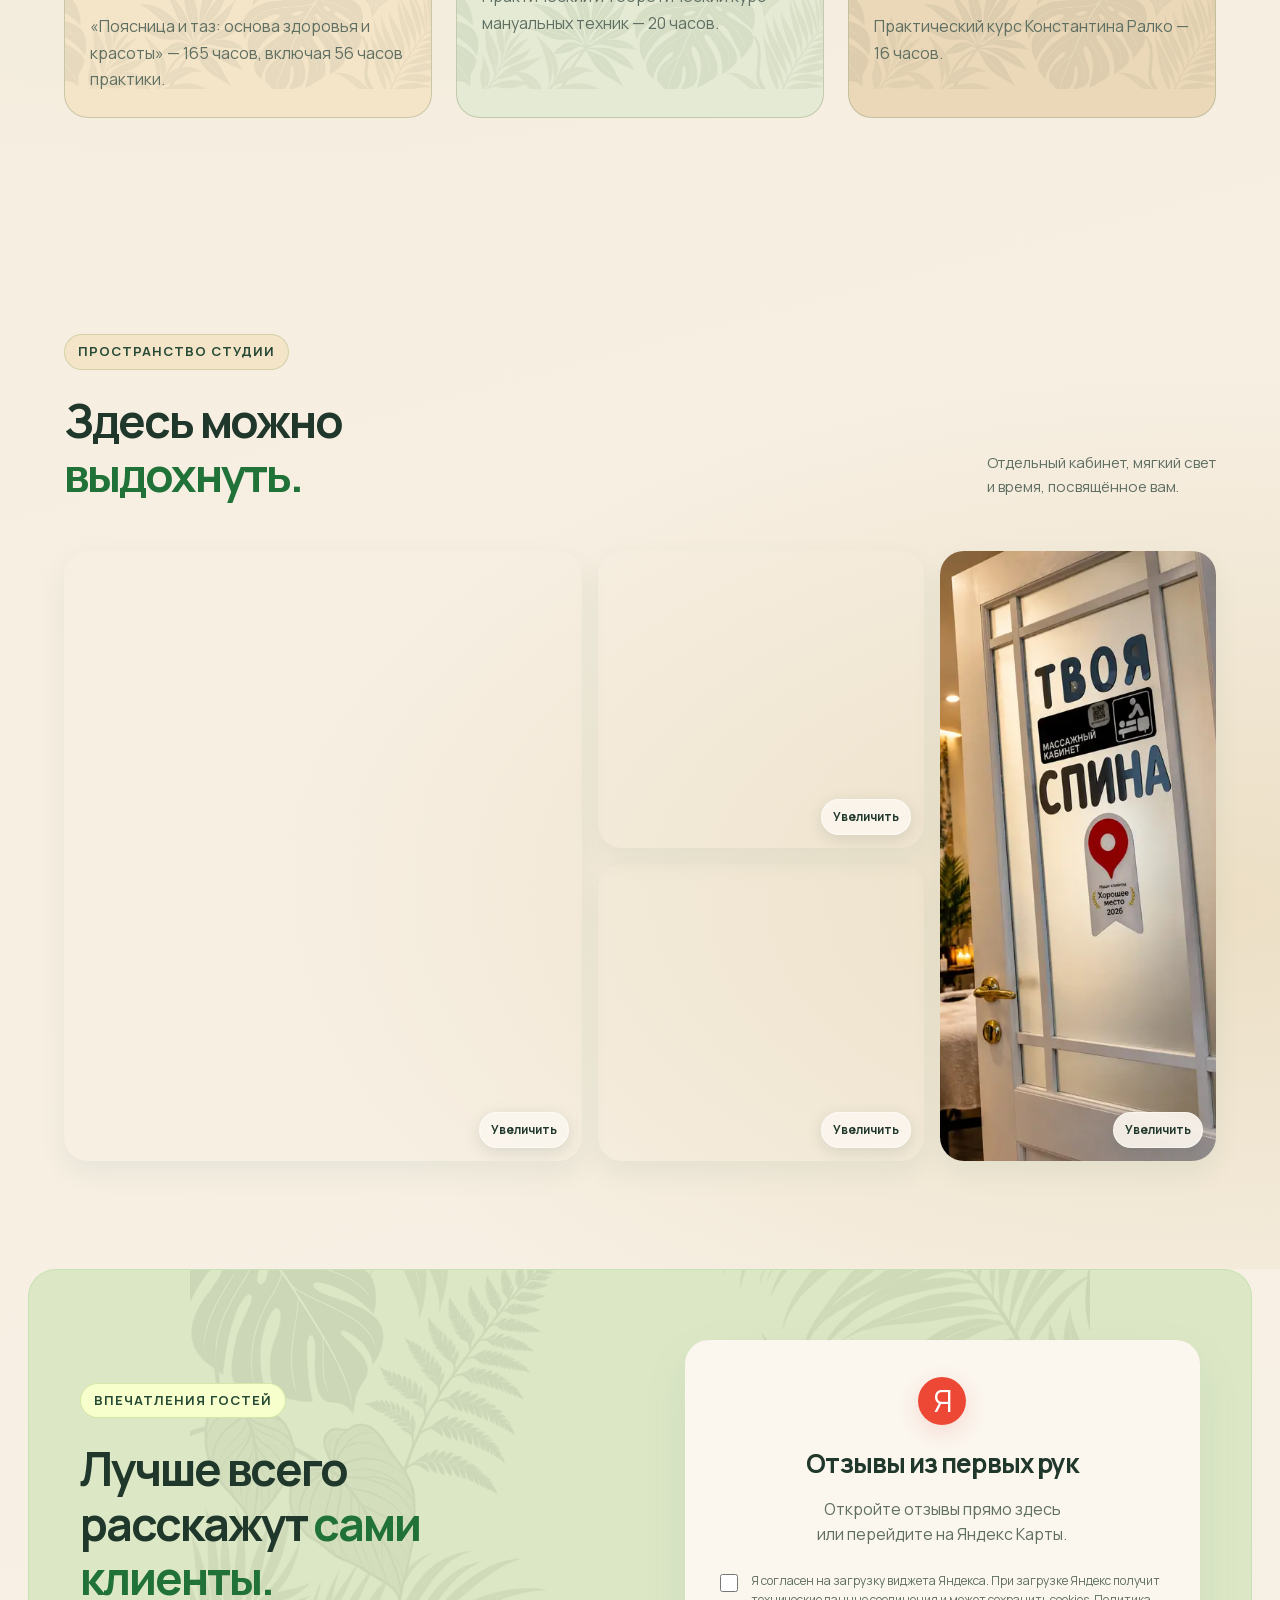
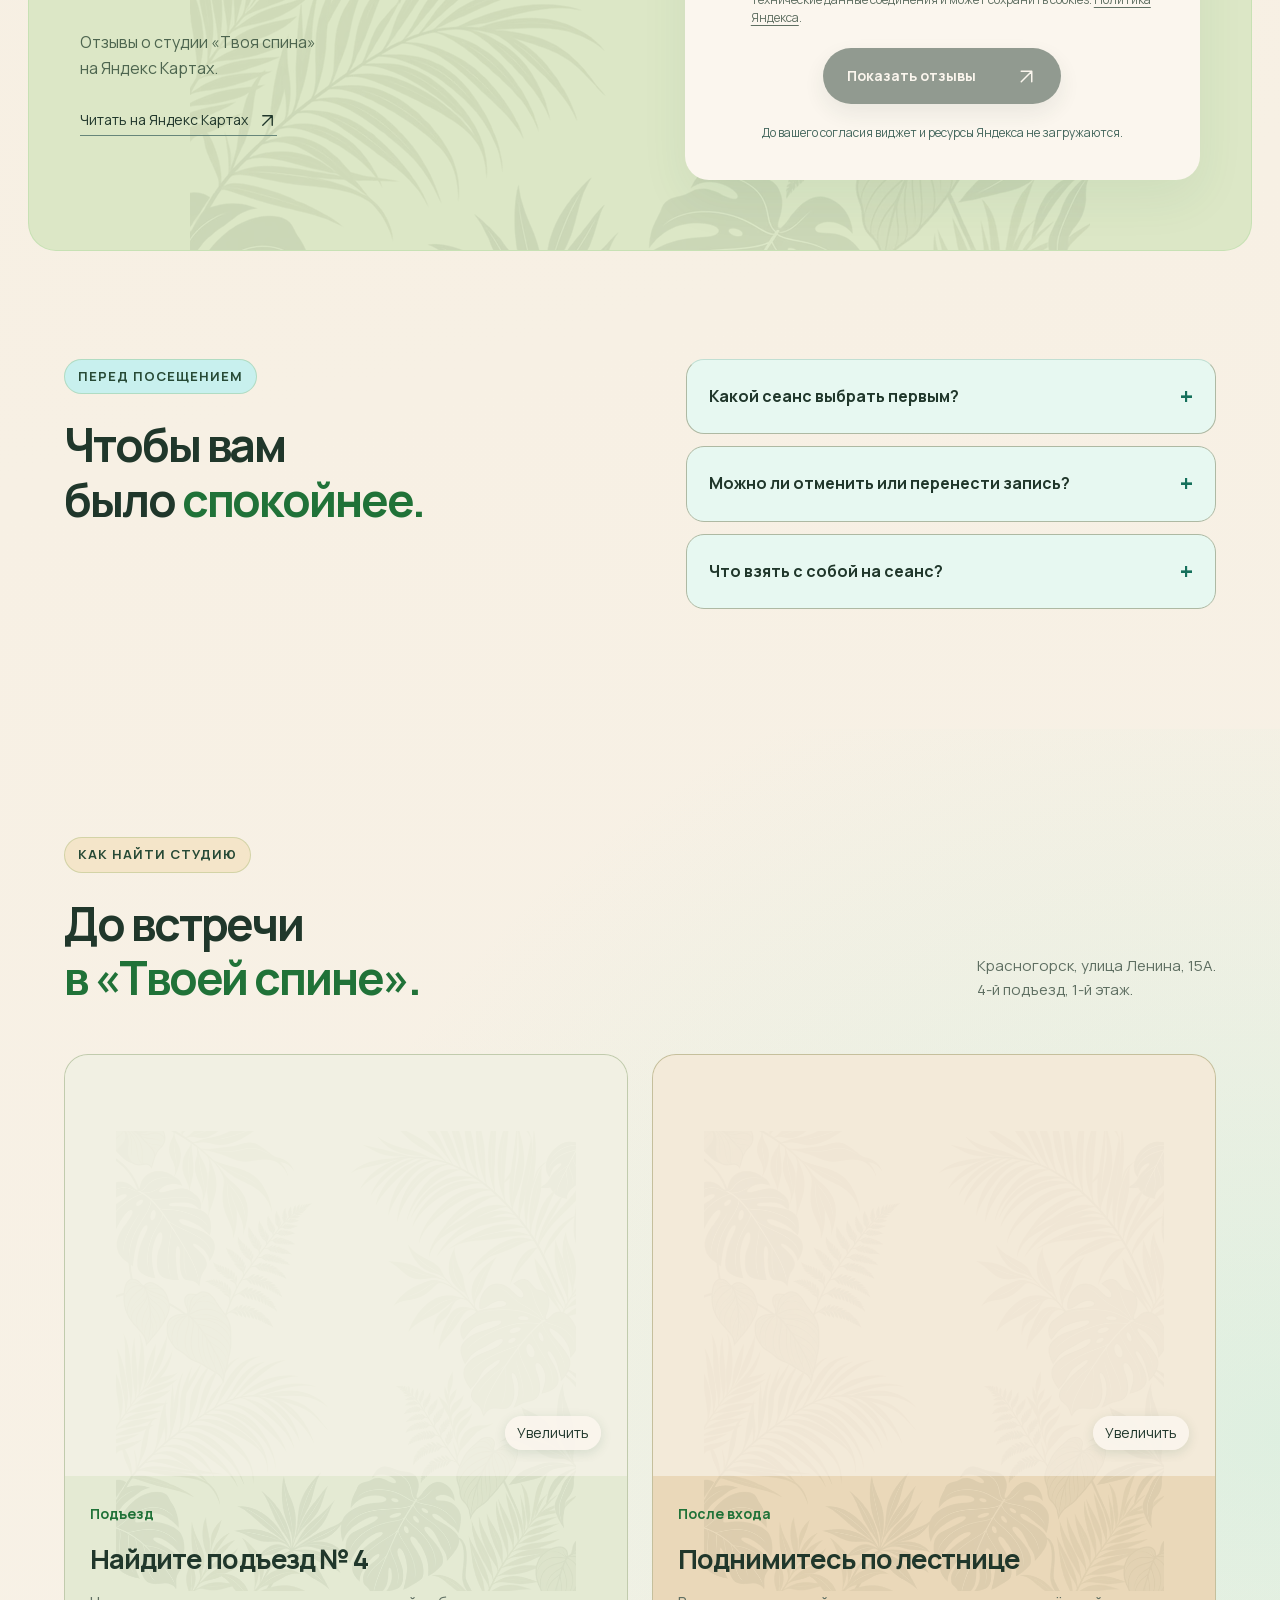
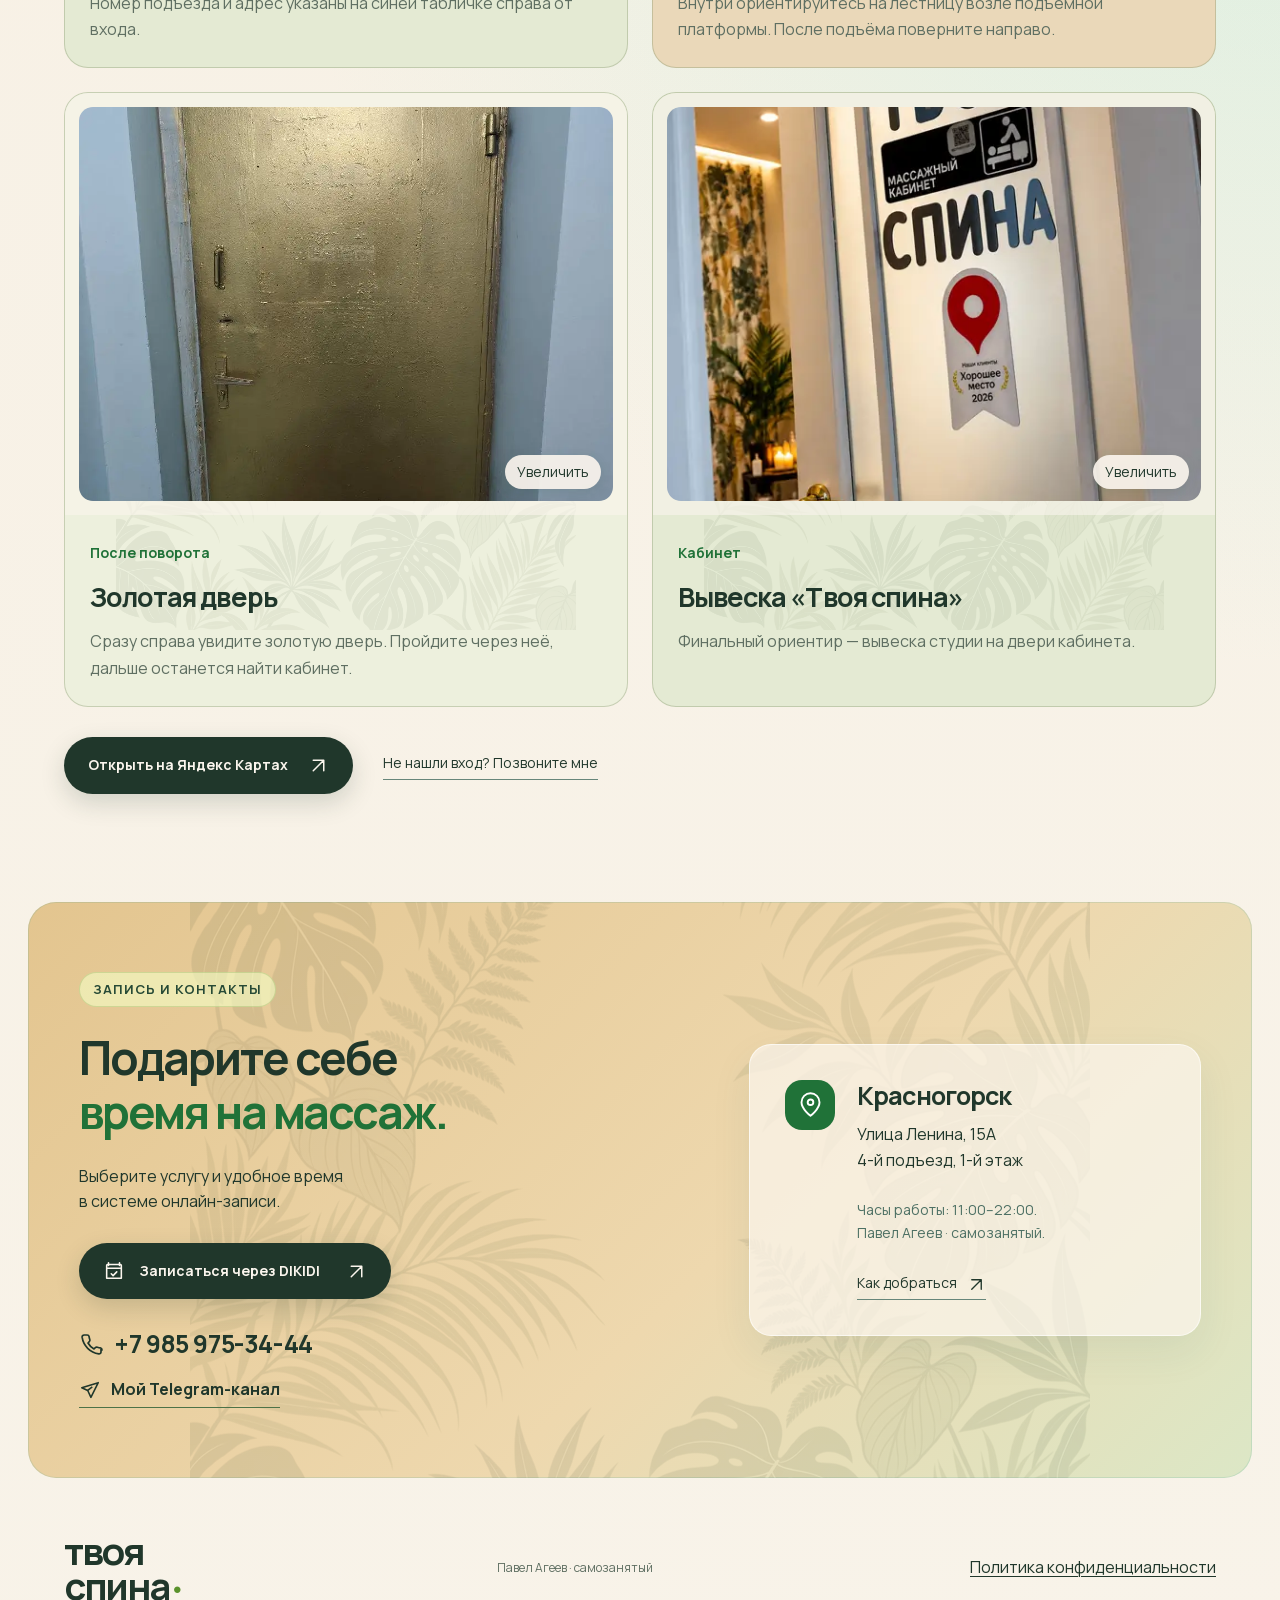
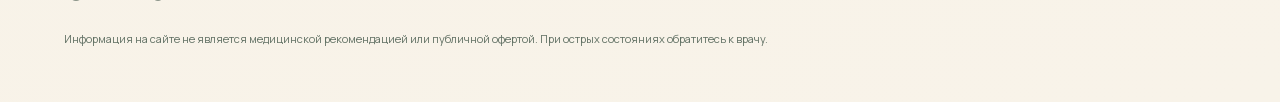
==== commit c59bf2e5: "Fix video playback compatibility" ====
--- a/index.html
+++ b/index.html
@@ -10,8 +10,8 @@
 <meta name="theme-color" content="#eed8ae">
 <title>Твоя спина — массаж в Красногорске</title>
 <link rel="stylesheet" href="style.css?v=19">
-<script src="media.js?v=9" defer></script>
-<script src="app.js?v=13" defer>
+<script src="media.js?v=10" defer></script>
+<script src="app.js?v=14" defer>
 </script>
 </head>
 <body>
@@ -310,10 +310,12 @@
 </a>
 </div>
 <div class="intro-film">
-  <div class="intro-film-copy"><h3>Мой подход <span>к работе с телом.</span></h3><p>Коротко расскажу, как проходит массаж и почему мне важно внимание к вашим ощущениям.</p><span class="media-status" id="intro-status">Видео скоро появится</span></div>
-  <div class="intro-film-stage" id="intro-film-stage">
-    <img src="assets/welcome.webp?v=2" alt="Павел в студии «Твоя спина»" width="900" height="700" loading="lazy" decoding="async">
-    <span class="film-caption">Павел · «Твоя спина»</span>
+  <div class="intro-film-copy"><h3>Мой подход <span>к работе с телом.</span></h3><p>Коротко расскажу, как проходит массаж и почему мне важно внимание к вашим ощущениям.</p><span class="media-status" id="intro-status">Короткое видео от меня</span></div>
+  <div class="intro-film-stage has-video" id="intro-film-stage">
+    <video controls playsinline preload="metadata" poster="assets/pavel-introduction-poster.webp" aria-label="Видео-знакомство Павла Агеева">
+      <source src="assets/pavel-introduction-v2.mp4" type="video/mp4">
+      Ваш браузер не поддерживает видео. <a href="assets/pavel-introduction-v2.mp4">Открыть ролик отдельно</a>.
+    </video>
   </div>
 </div>
 </section>
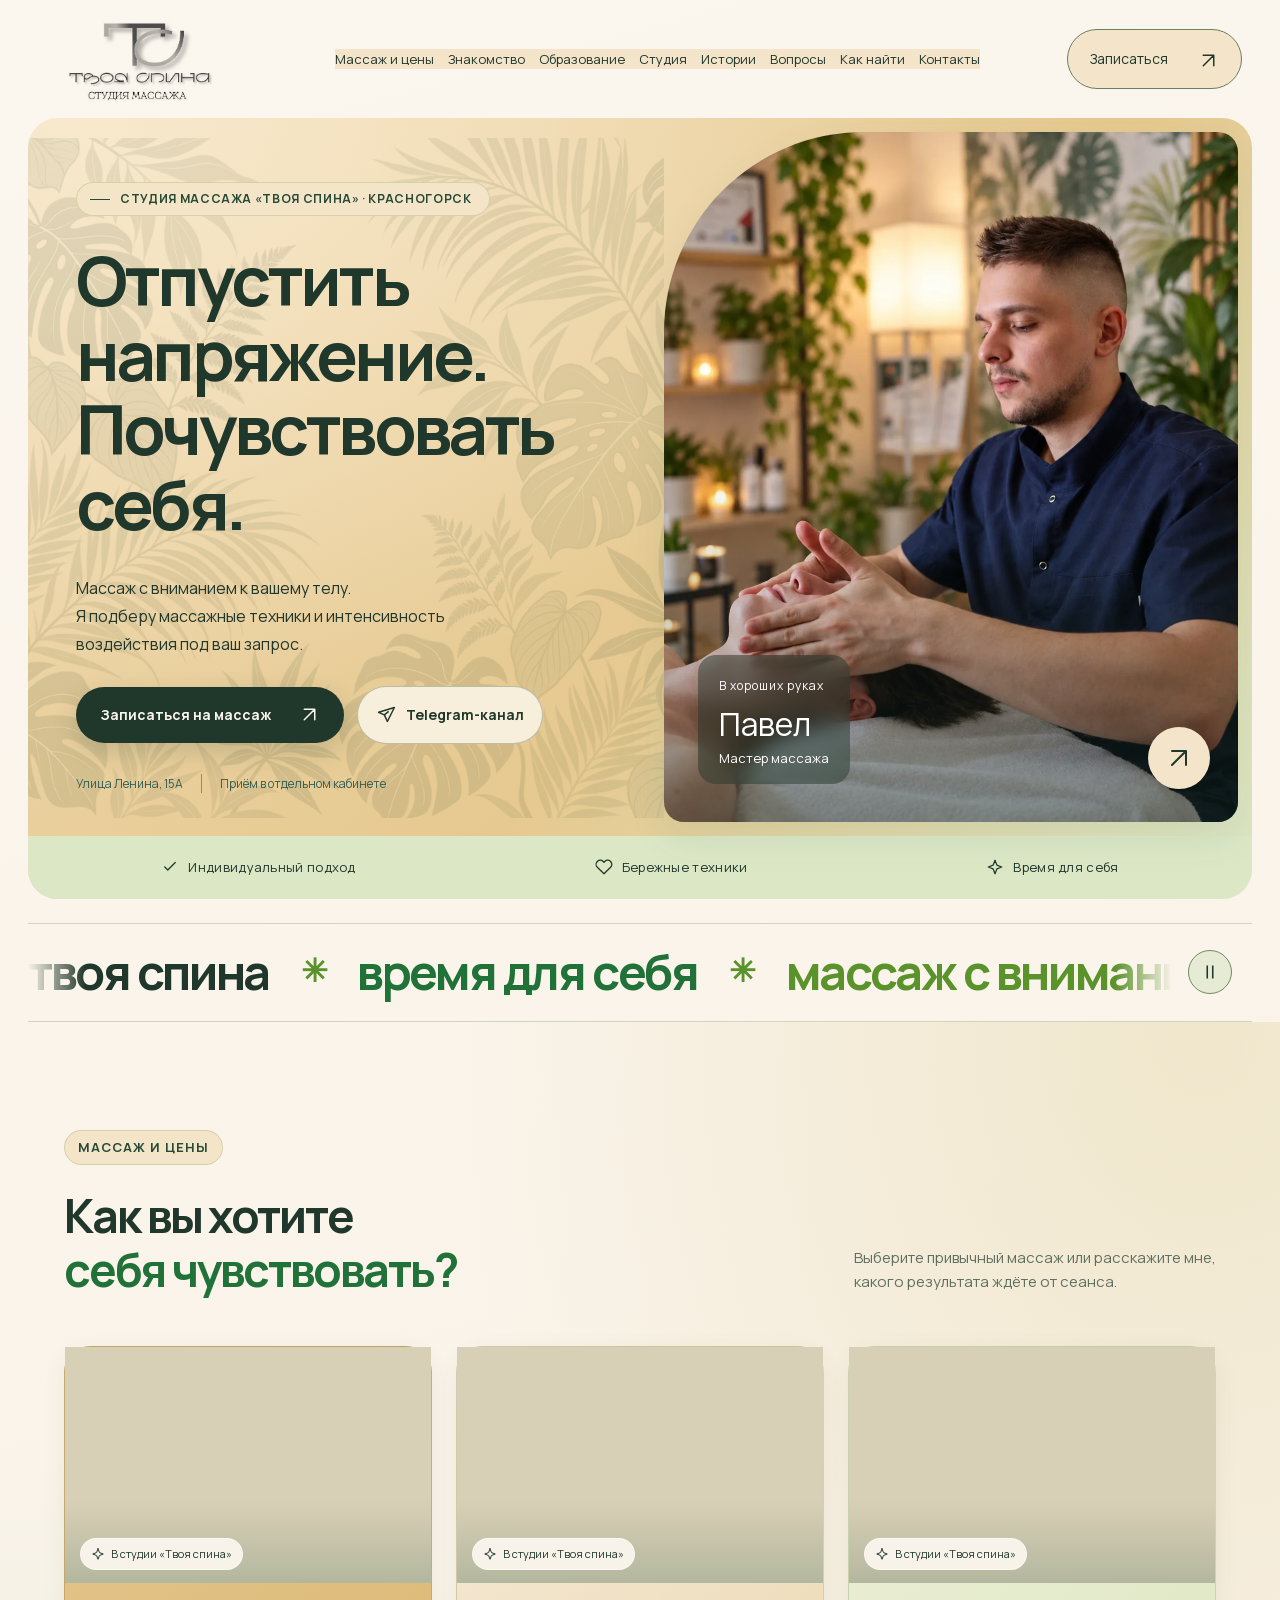
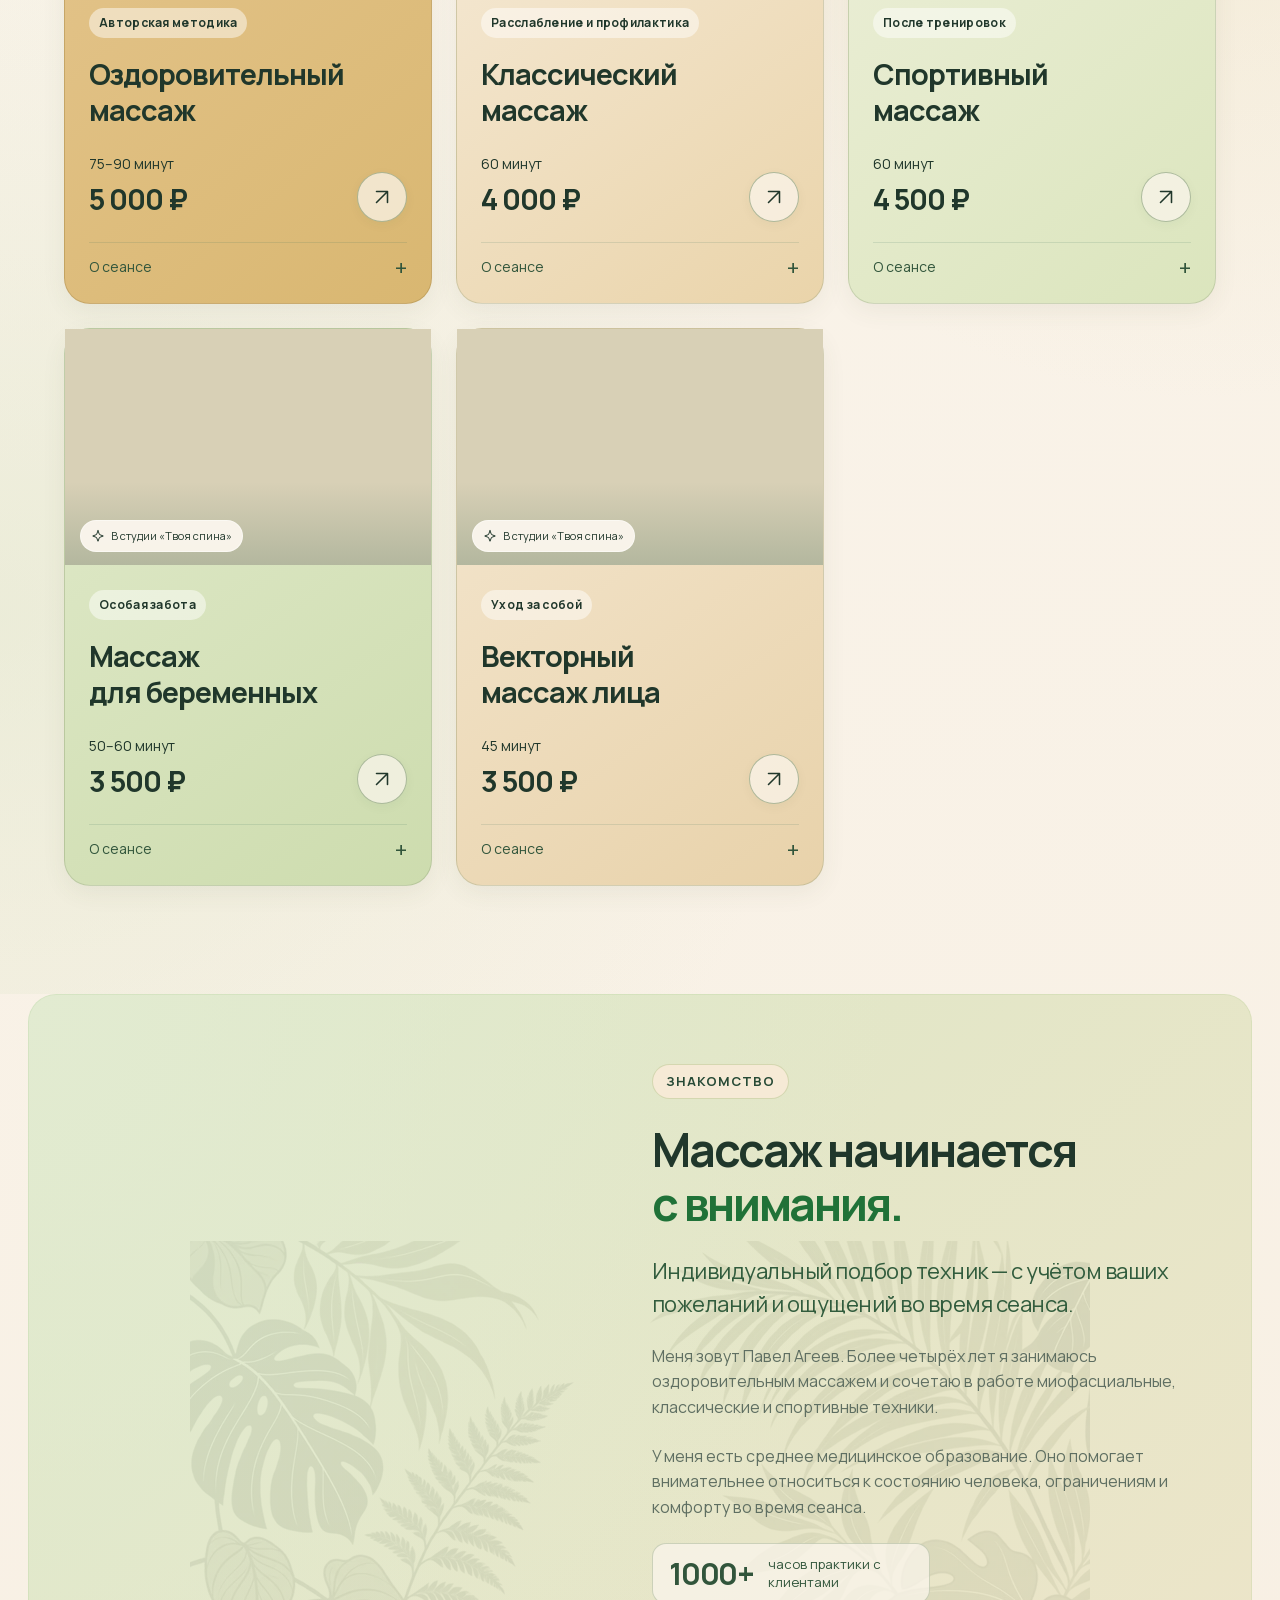
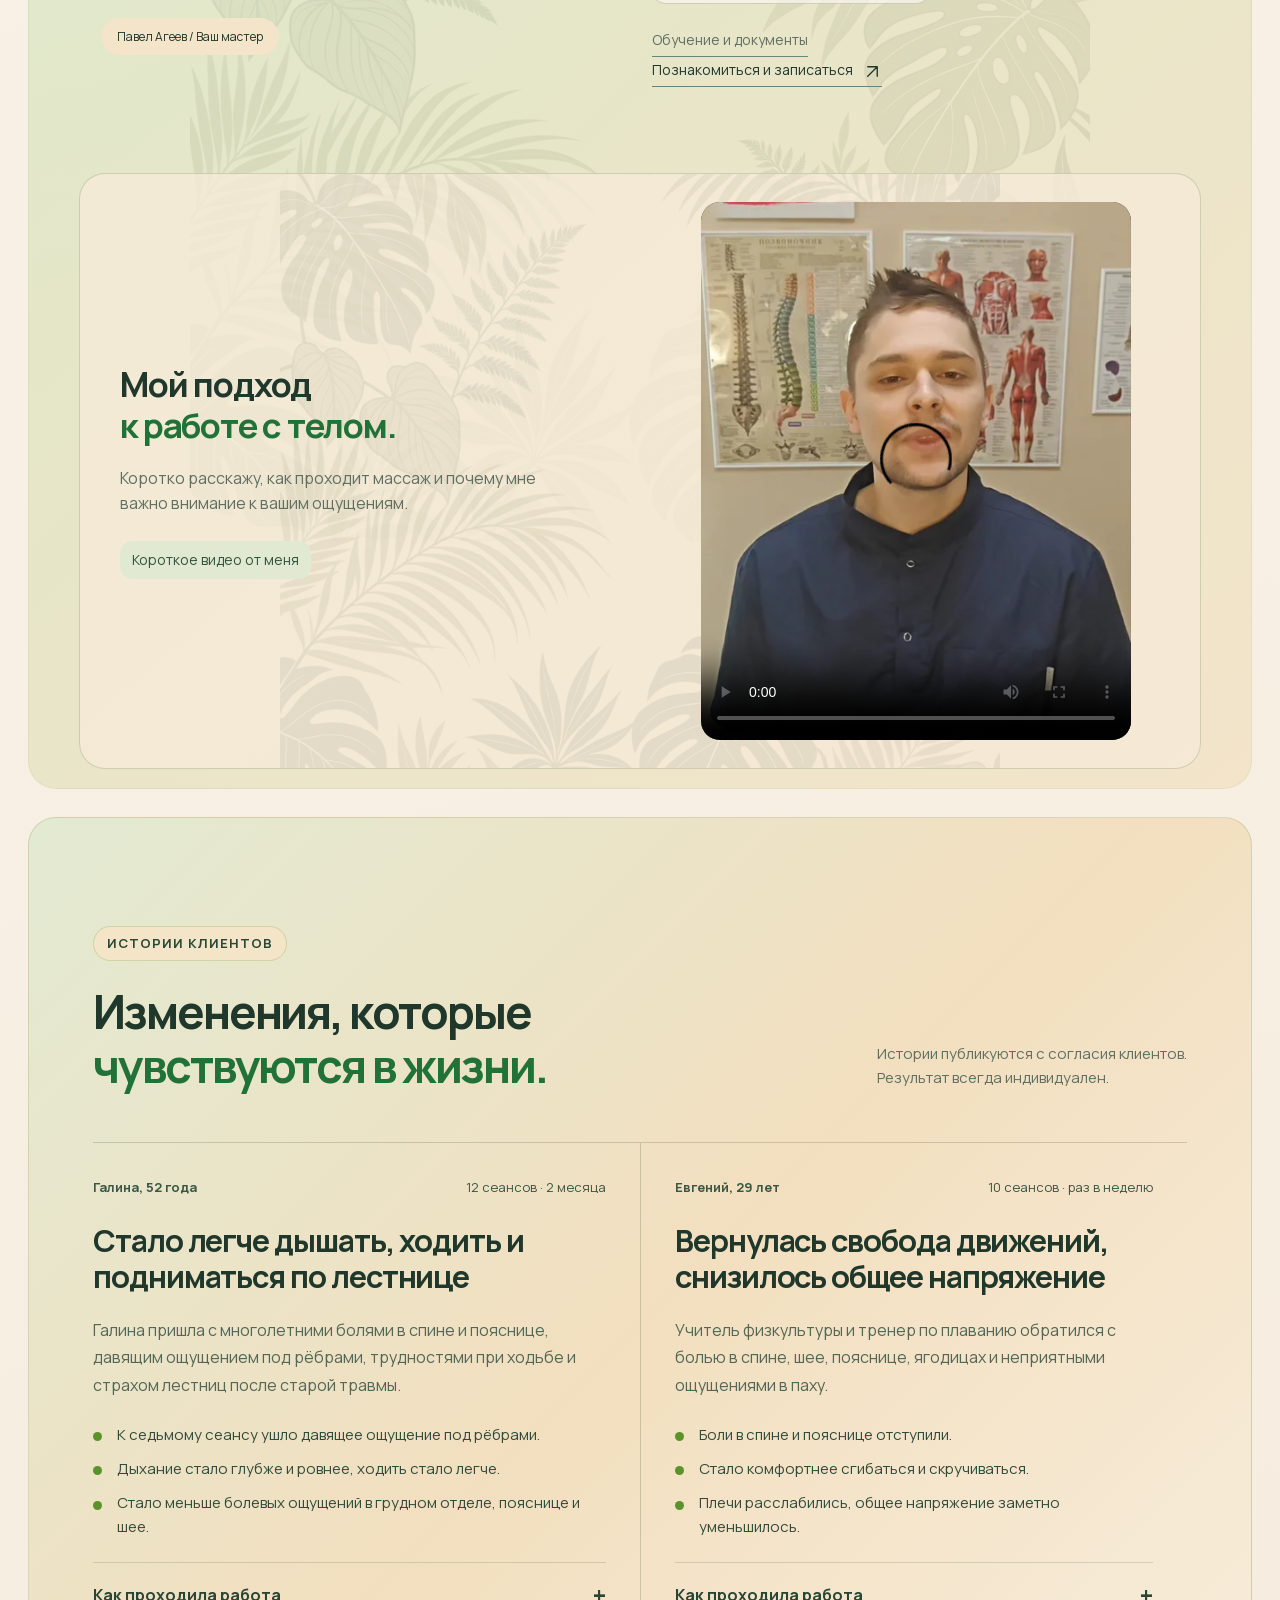
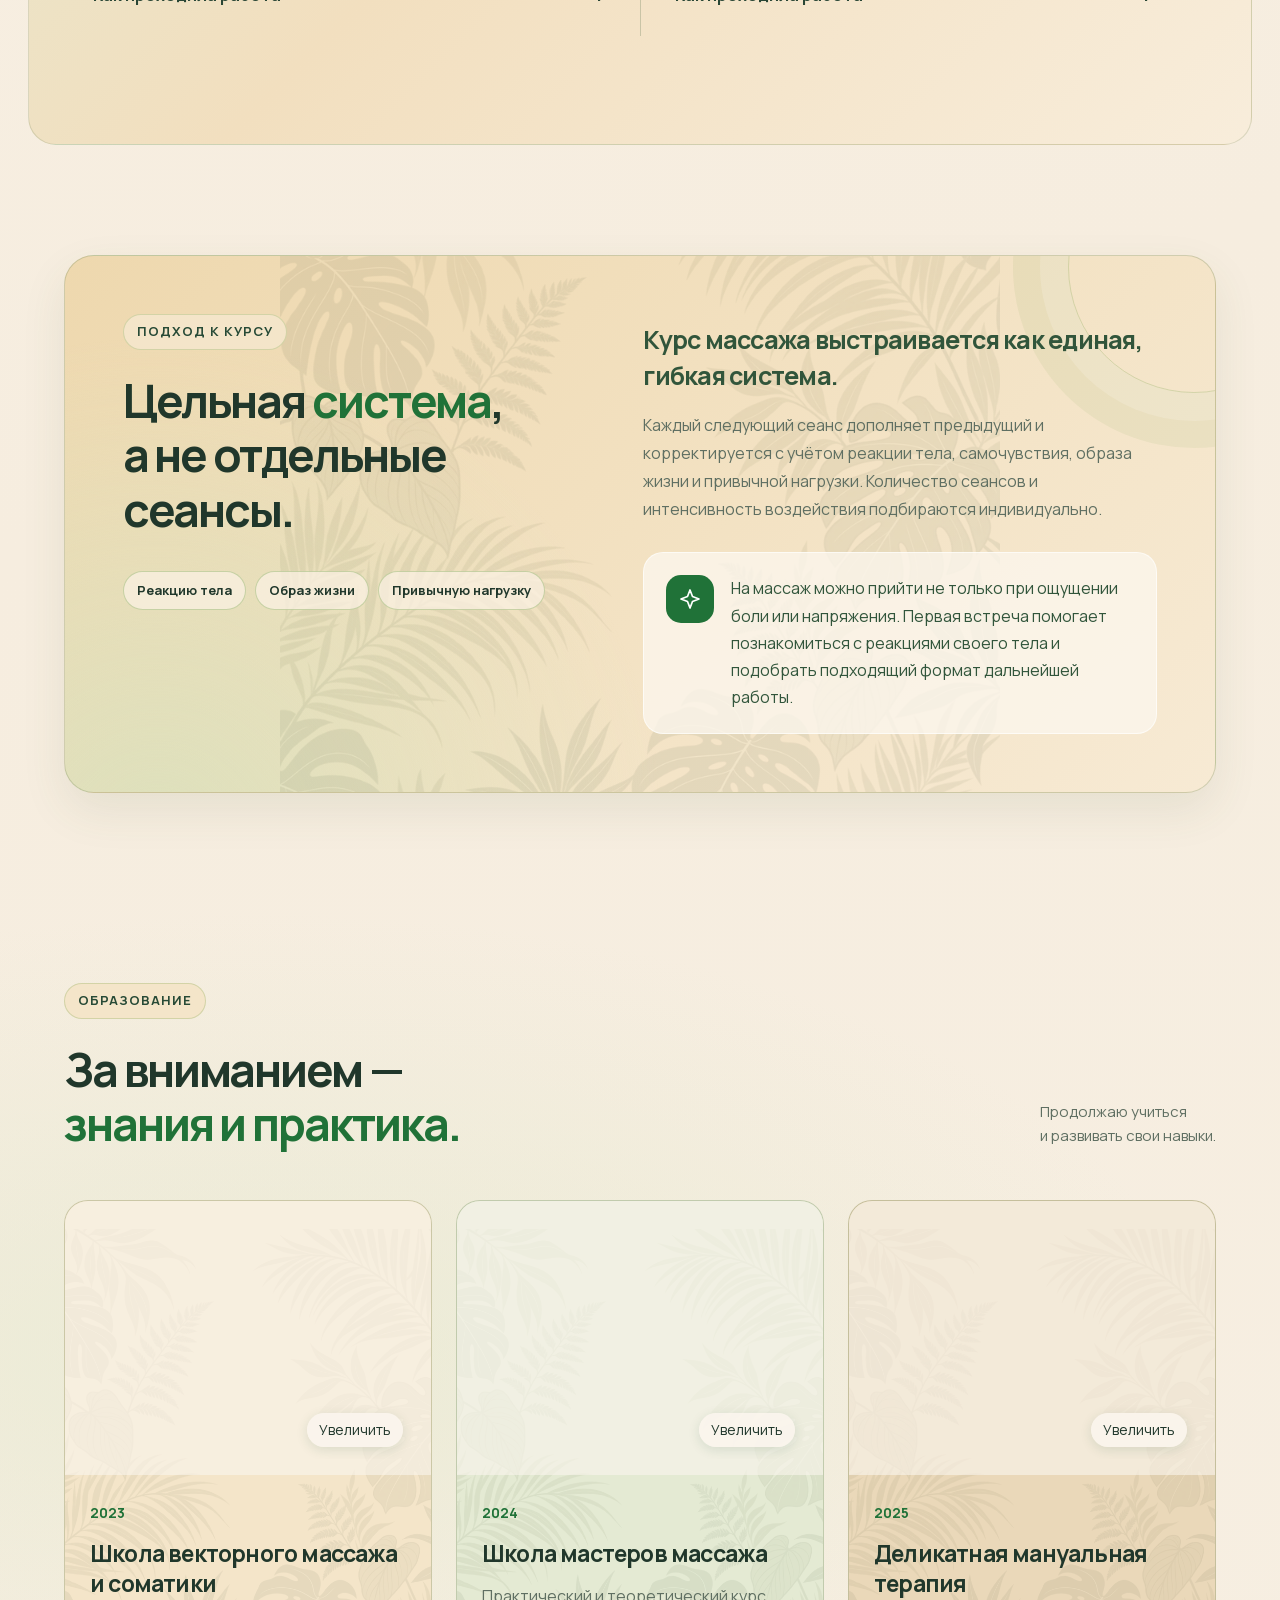
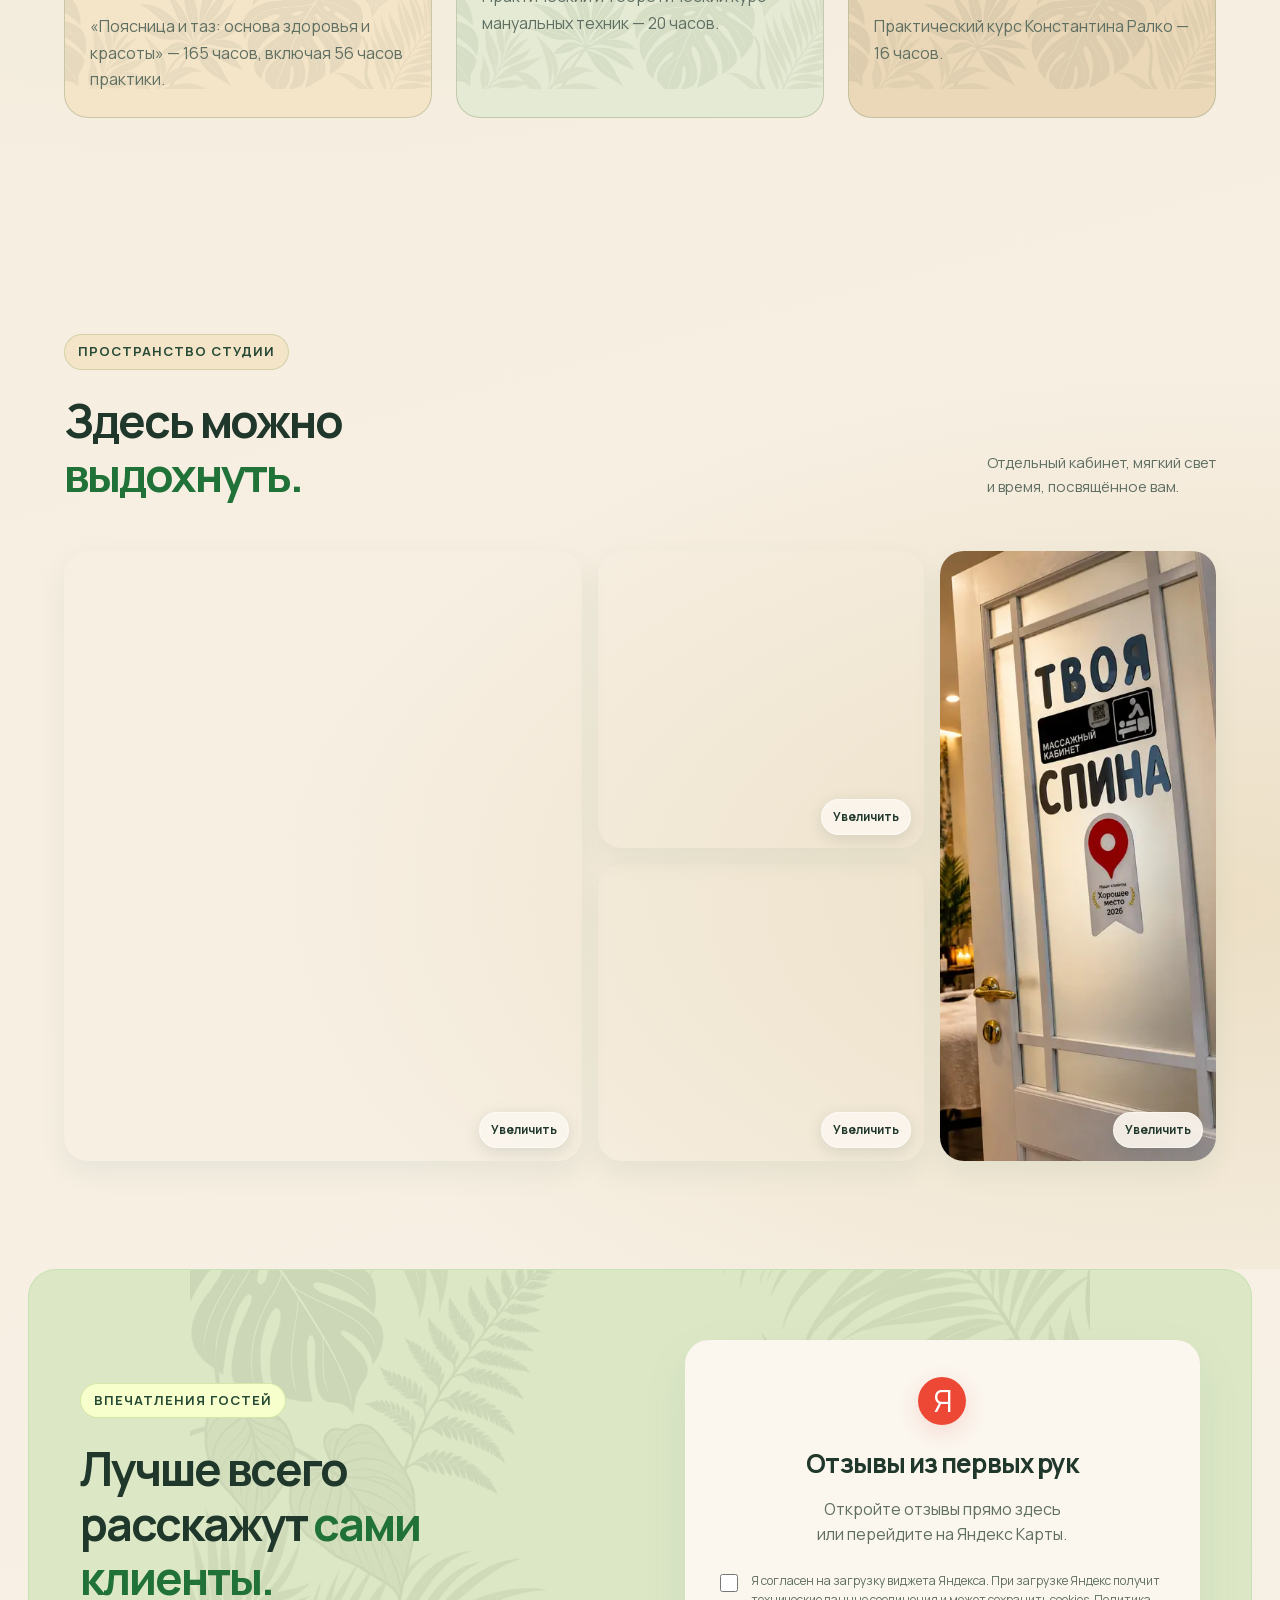
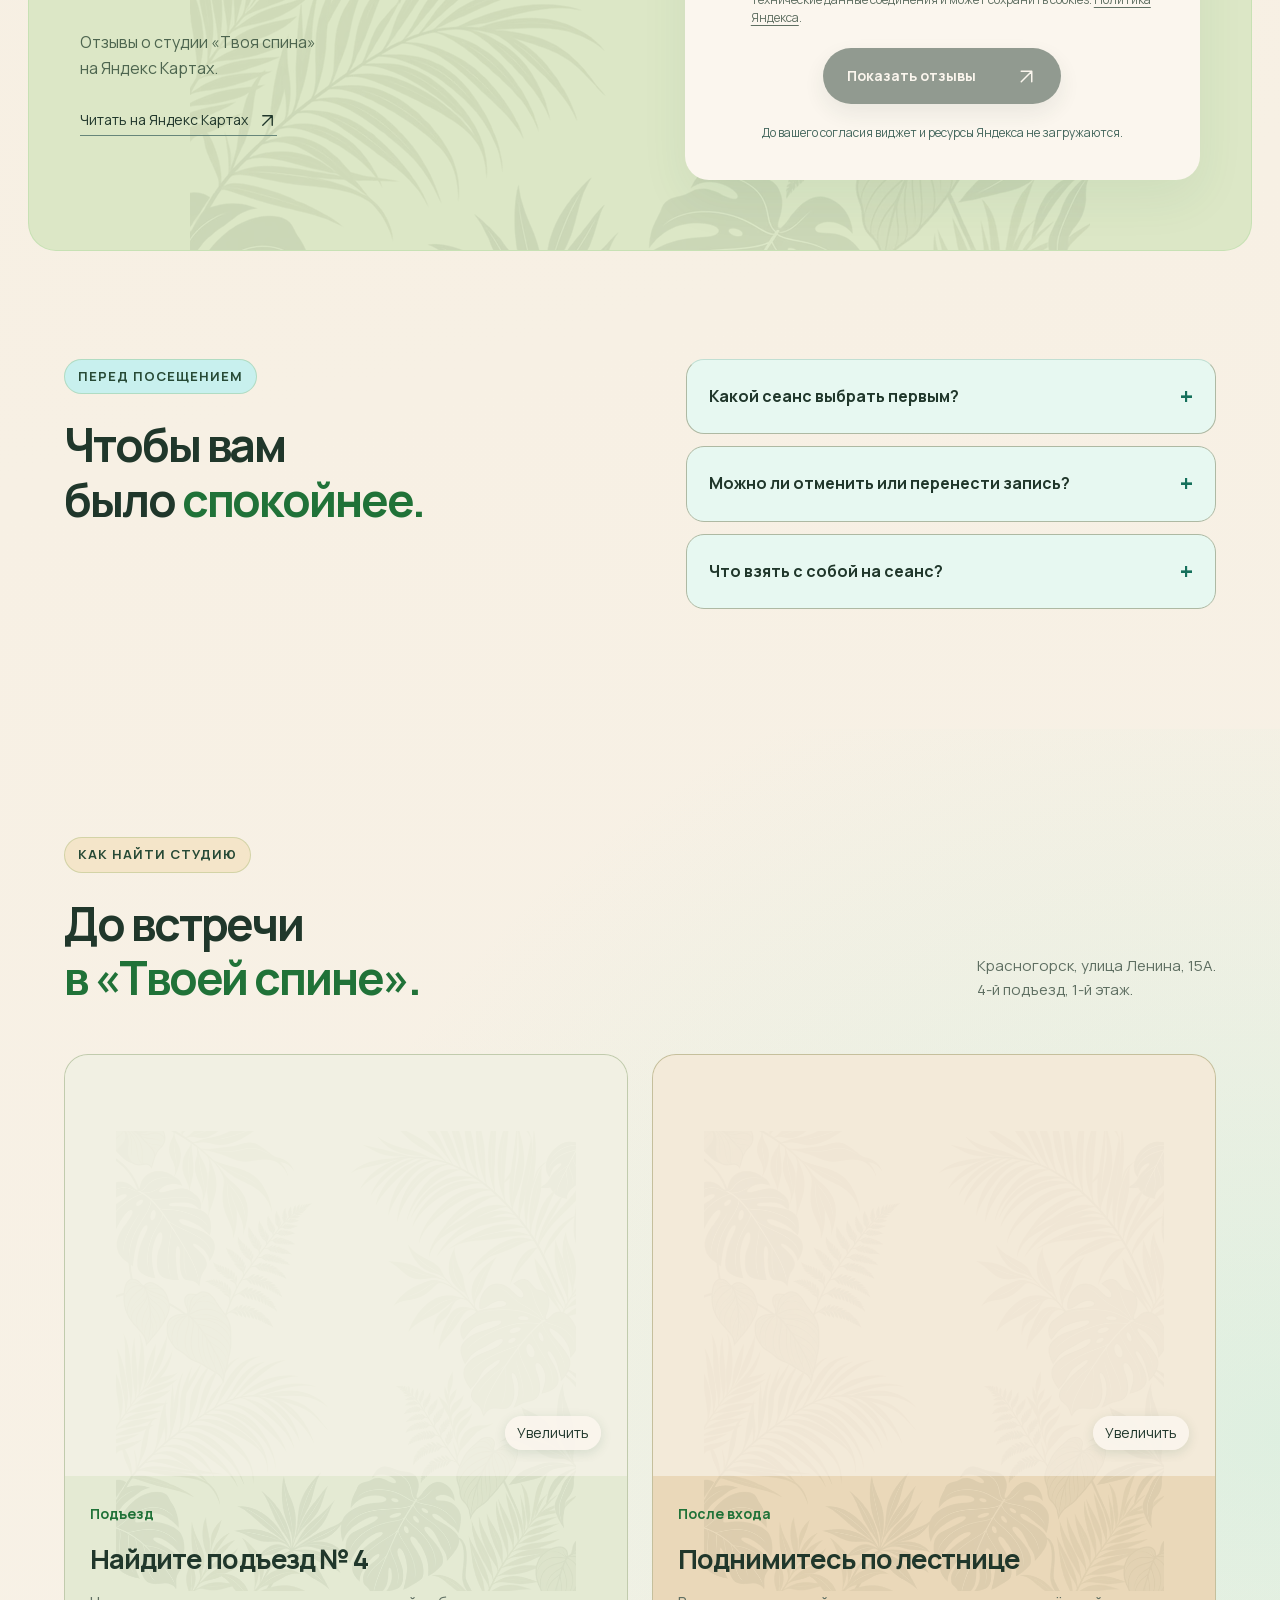
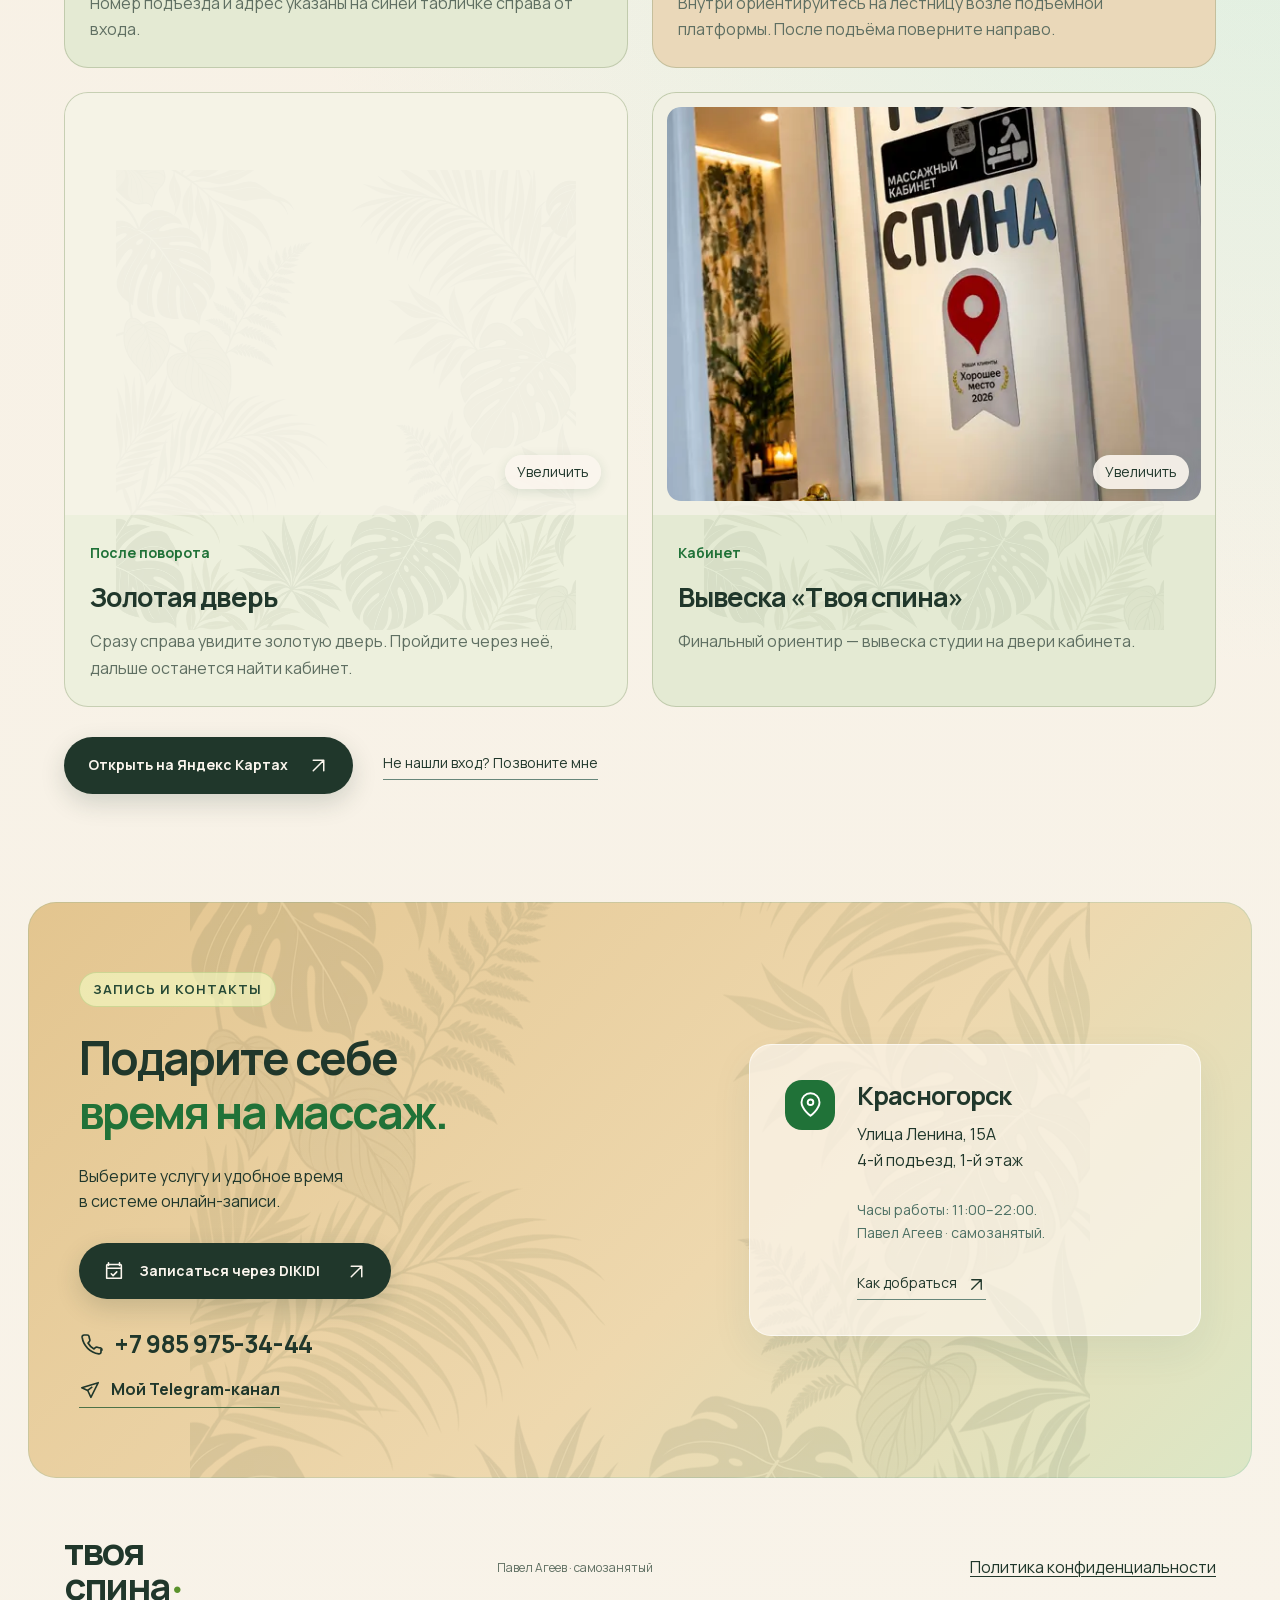
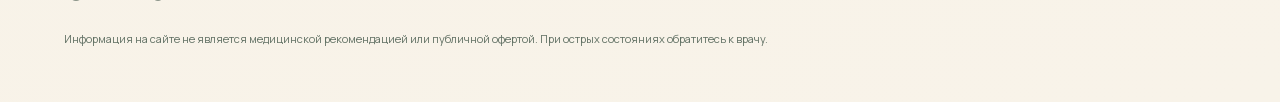
==== commit d75c46a4: "Fix truncated video upload" ====
--- a/index.html
+++ b/index.html
@@ -10,7 +10,7 @@
 <meta name="theme-color" content="#eed8ae">
 <title>Твоя спина — массаж в Красногорске</title>
 <link rel="stylesheet" href="style.css?v=19">
-<script src="media.js?v=10" defer></script>
+<script src="media.js?v=11" defer></script>
 <script src="app.js?v=14" defer>
 </script>
 </head>
@@ -312,9 +312,9 @@
 <div class="intro-film">
   <div class="intro-film-copy"><h3>Мой подход <span>к работе с телом.</span></h3><p>Коротко расскажу, как проходит массаж и почему мне важно внимание к вашим ощущениям.</p><span class="media-status" id="intro-status">Короткое видео от меня</span></div>
   <div class="intro-film-stage has-video" id="intro-film-stage">
-    <video controls playsinline preload="metadata" poster="assets/pavel-introduction-poster.webp" aria-label="Видео-знакомство Павла Агеева">
-      <source src="assets/pavel-introduction-v2.mp4" type="video/mp4">
-      Ваш браузер не поддерживает видео. <a href="assets/pavel-introduction-v2.mp4">Открыть ролик отдельно</a>.
+    <video controls playsinline preload="auto" poster="assets/pavel-introduction-poster.webp" aria-label="Видео-знакомство Павла Агеева">
+      <source src="assets/pavel-introduction-v3.mp4" type="video/mp4">
+      Ваш браузер не поддерживает видео. <a href="assets/pavel-introduction-v3.mp4">Открыть ролик отдельно</a>.
     </video>
   </div>
 </div>
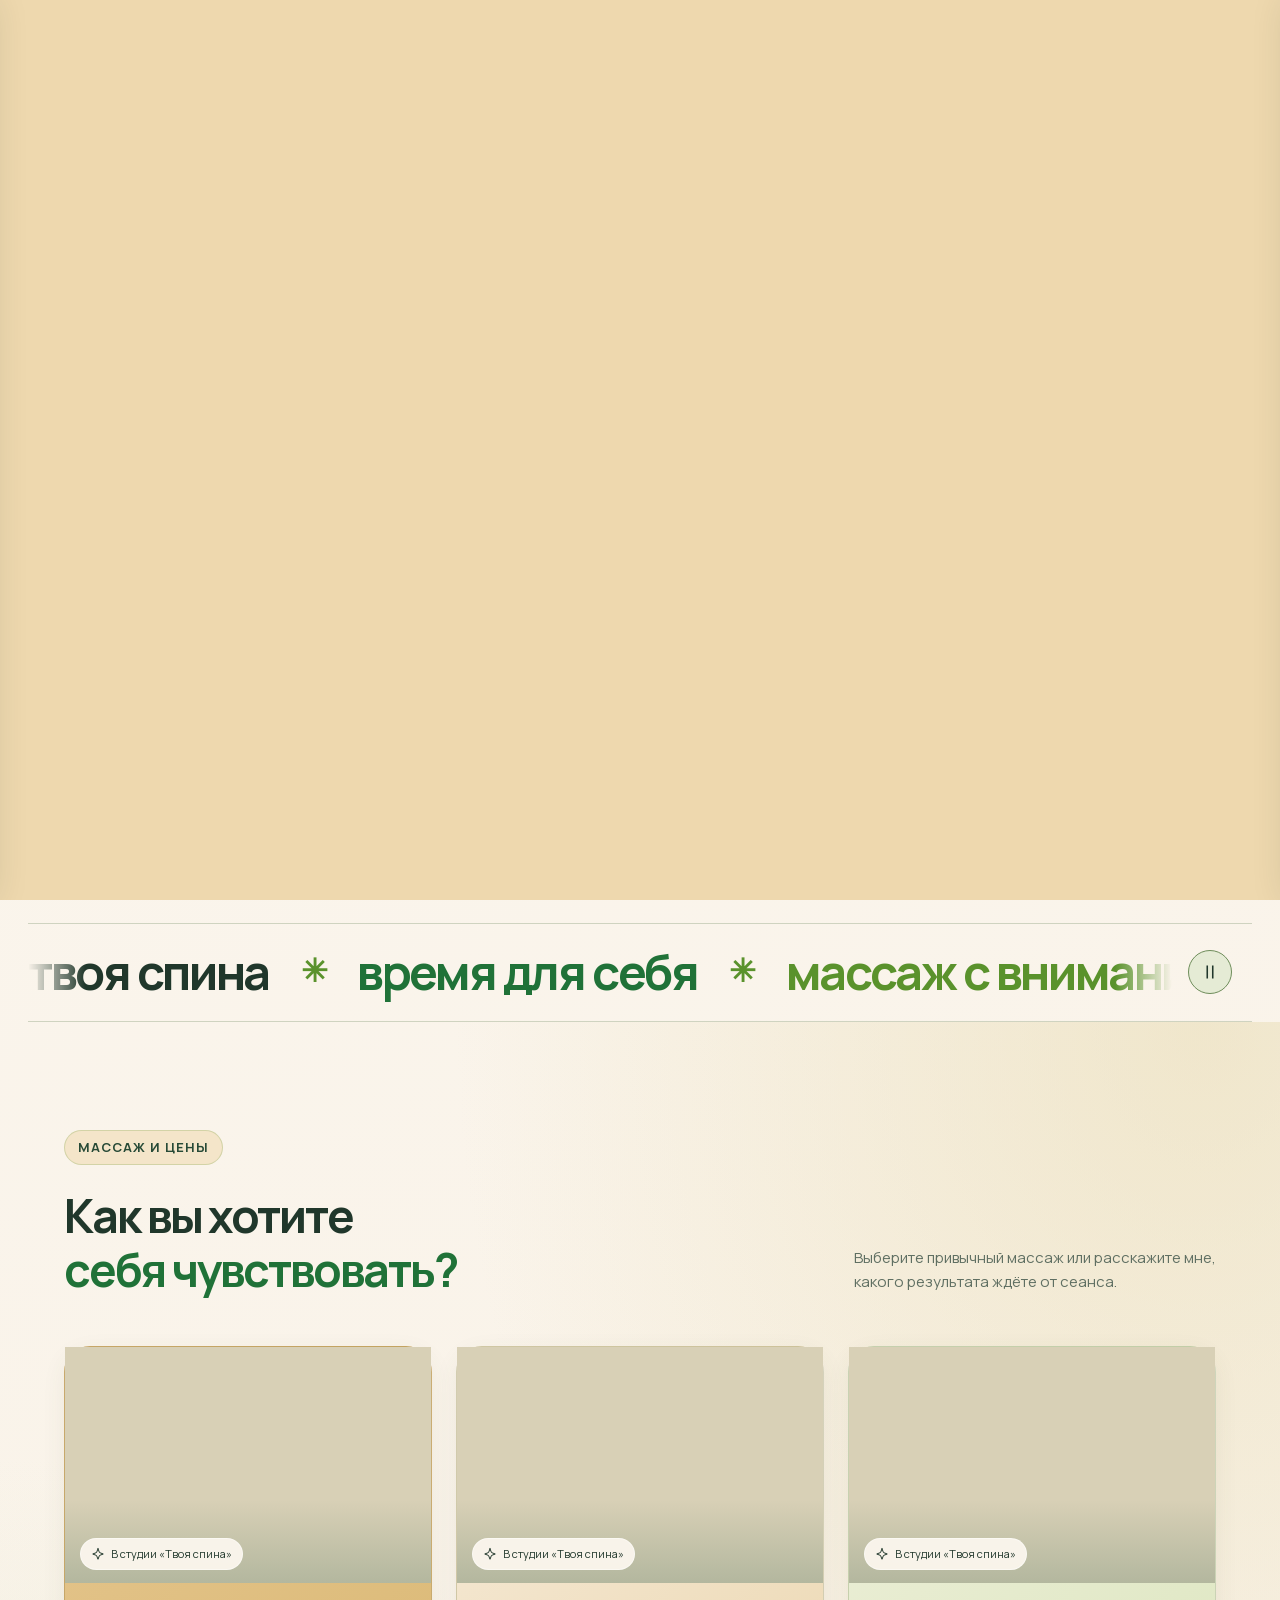
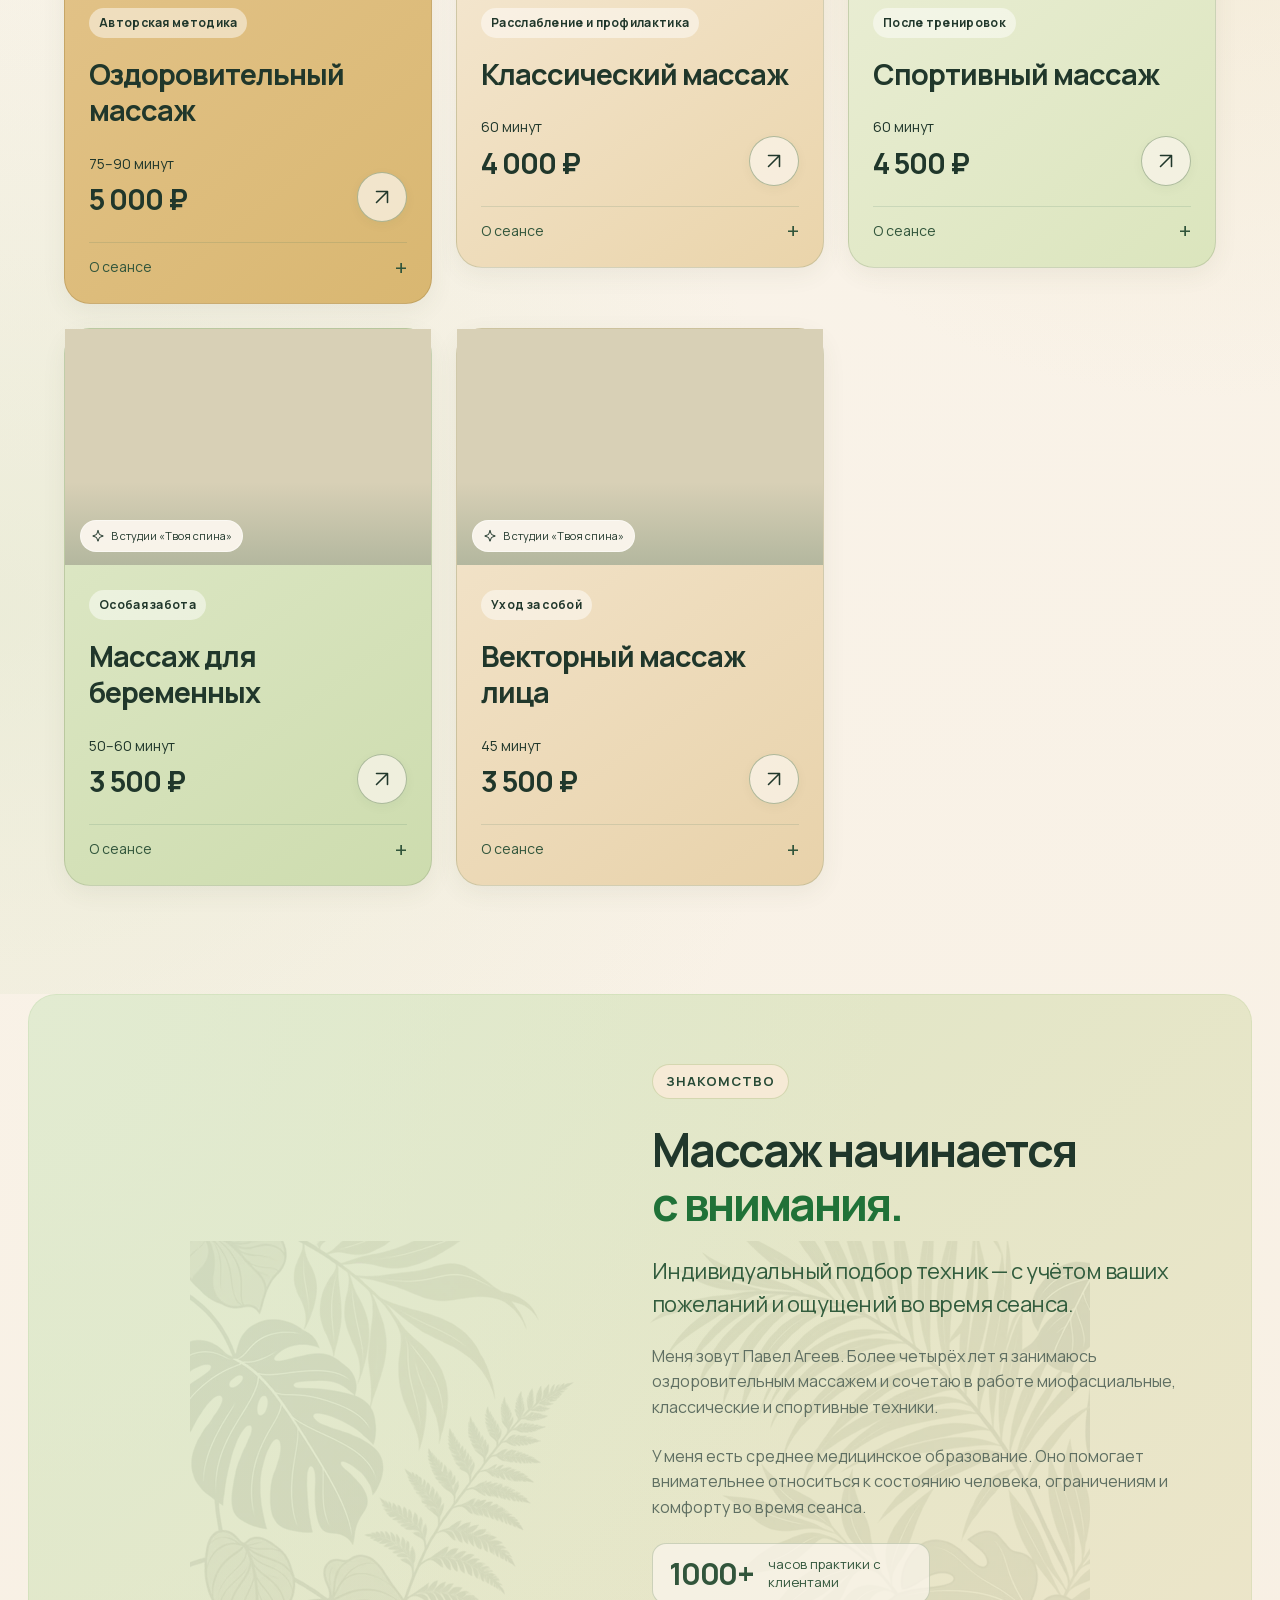
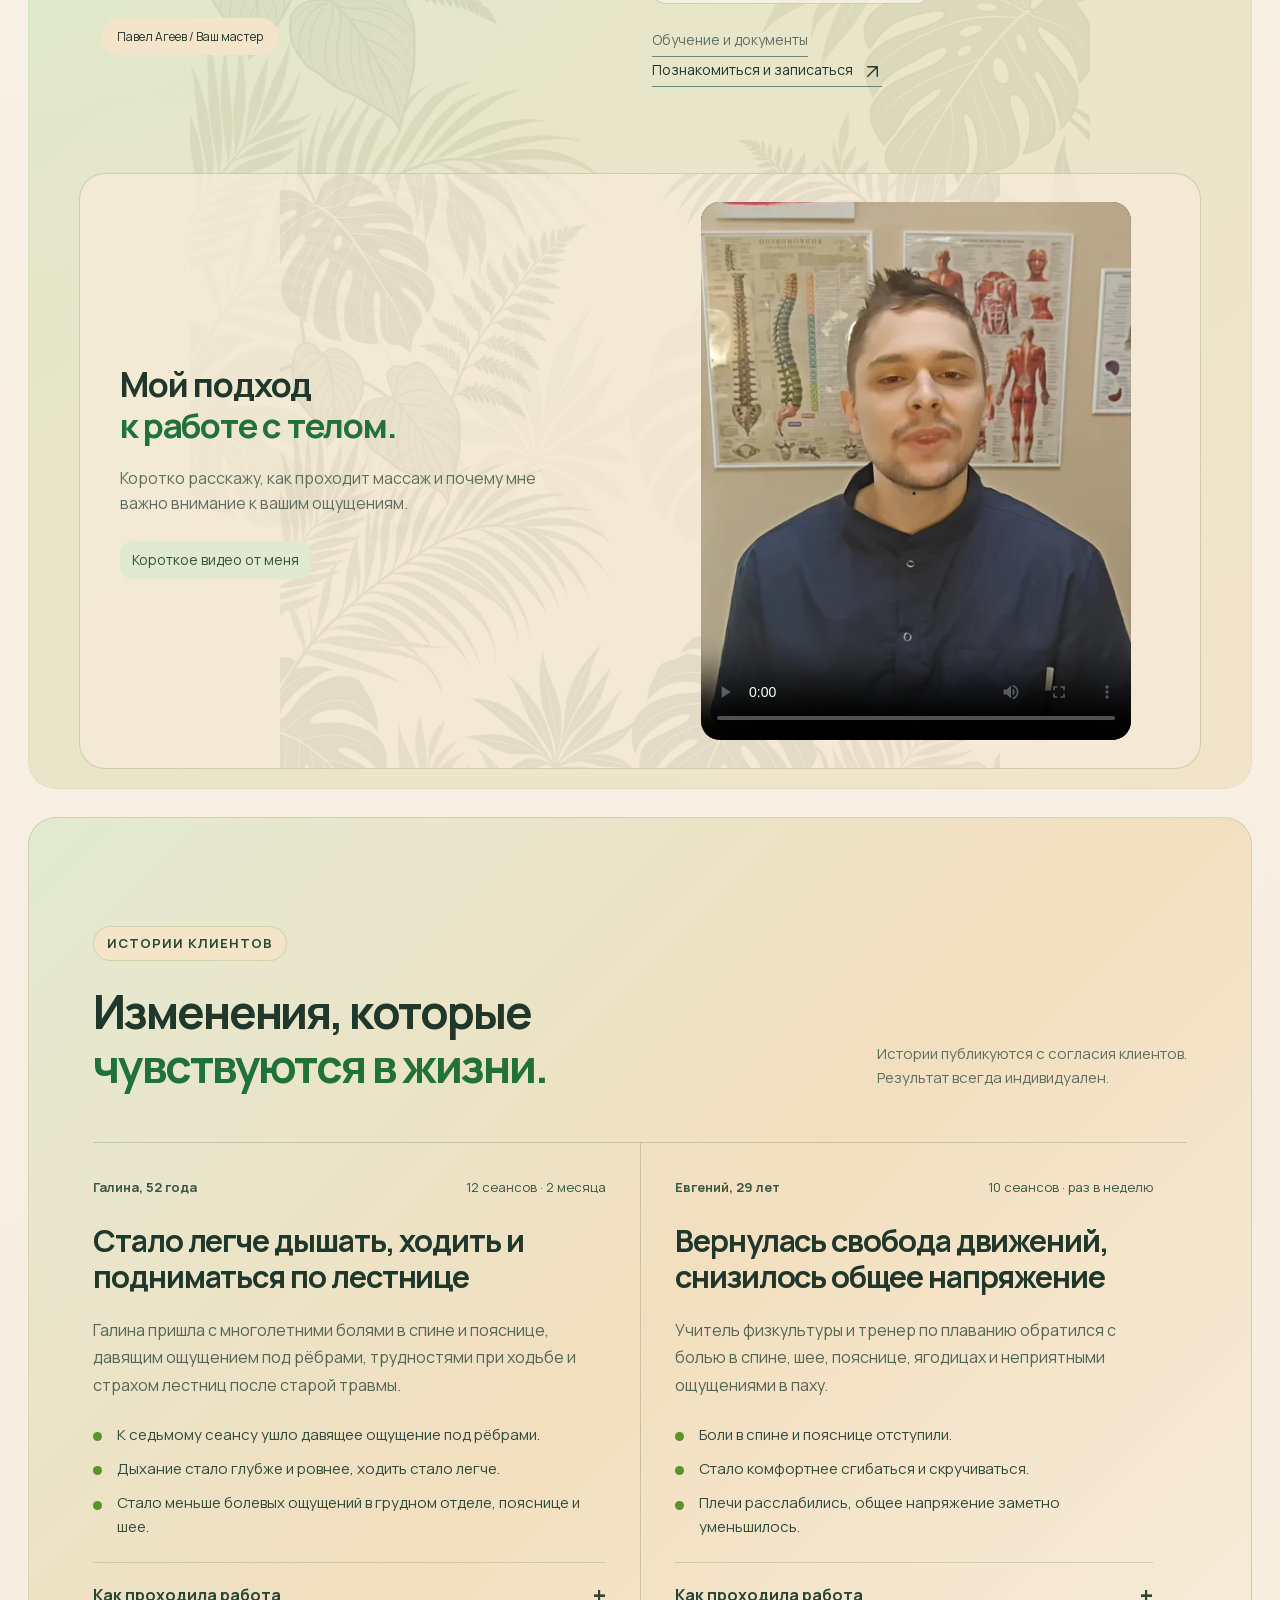
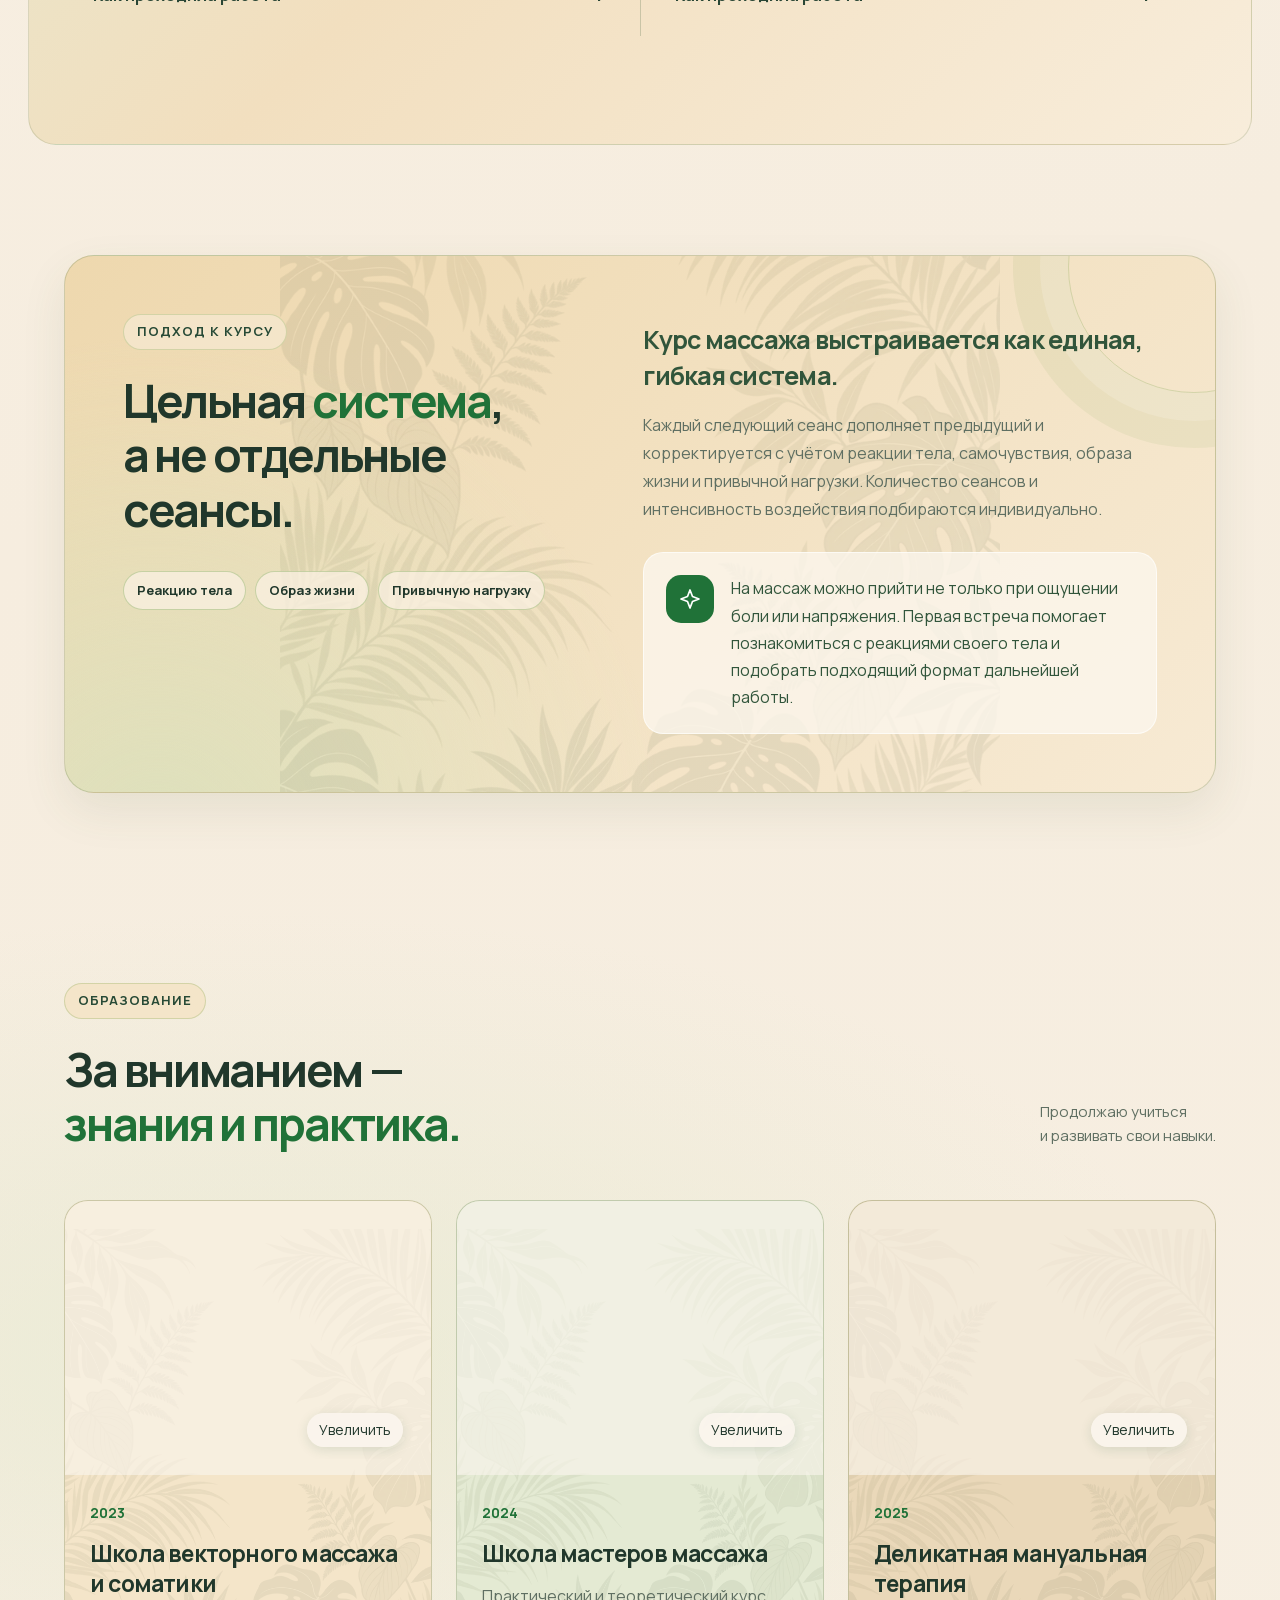
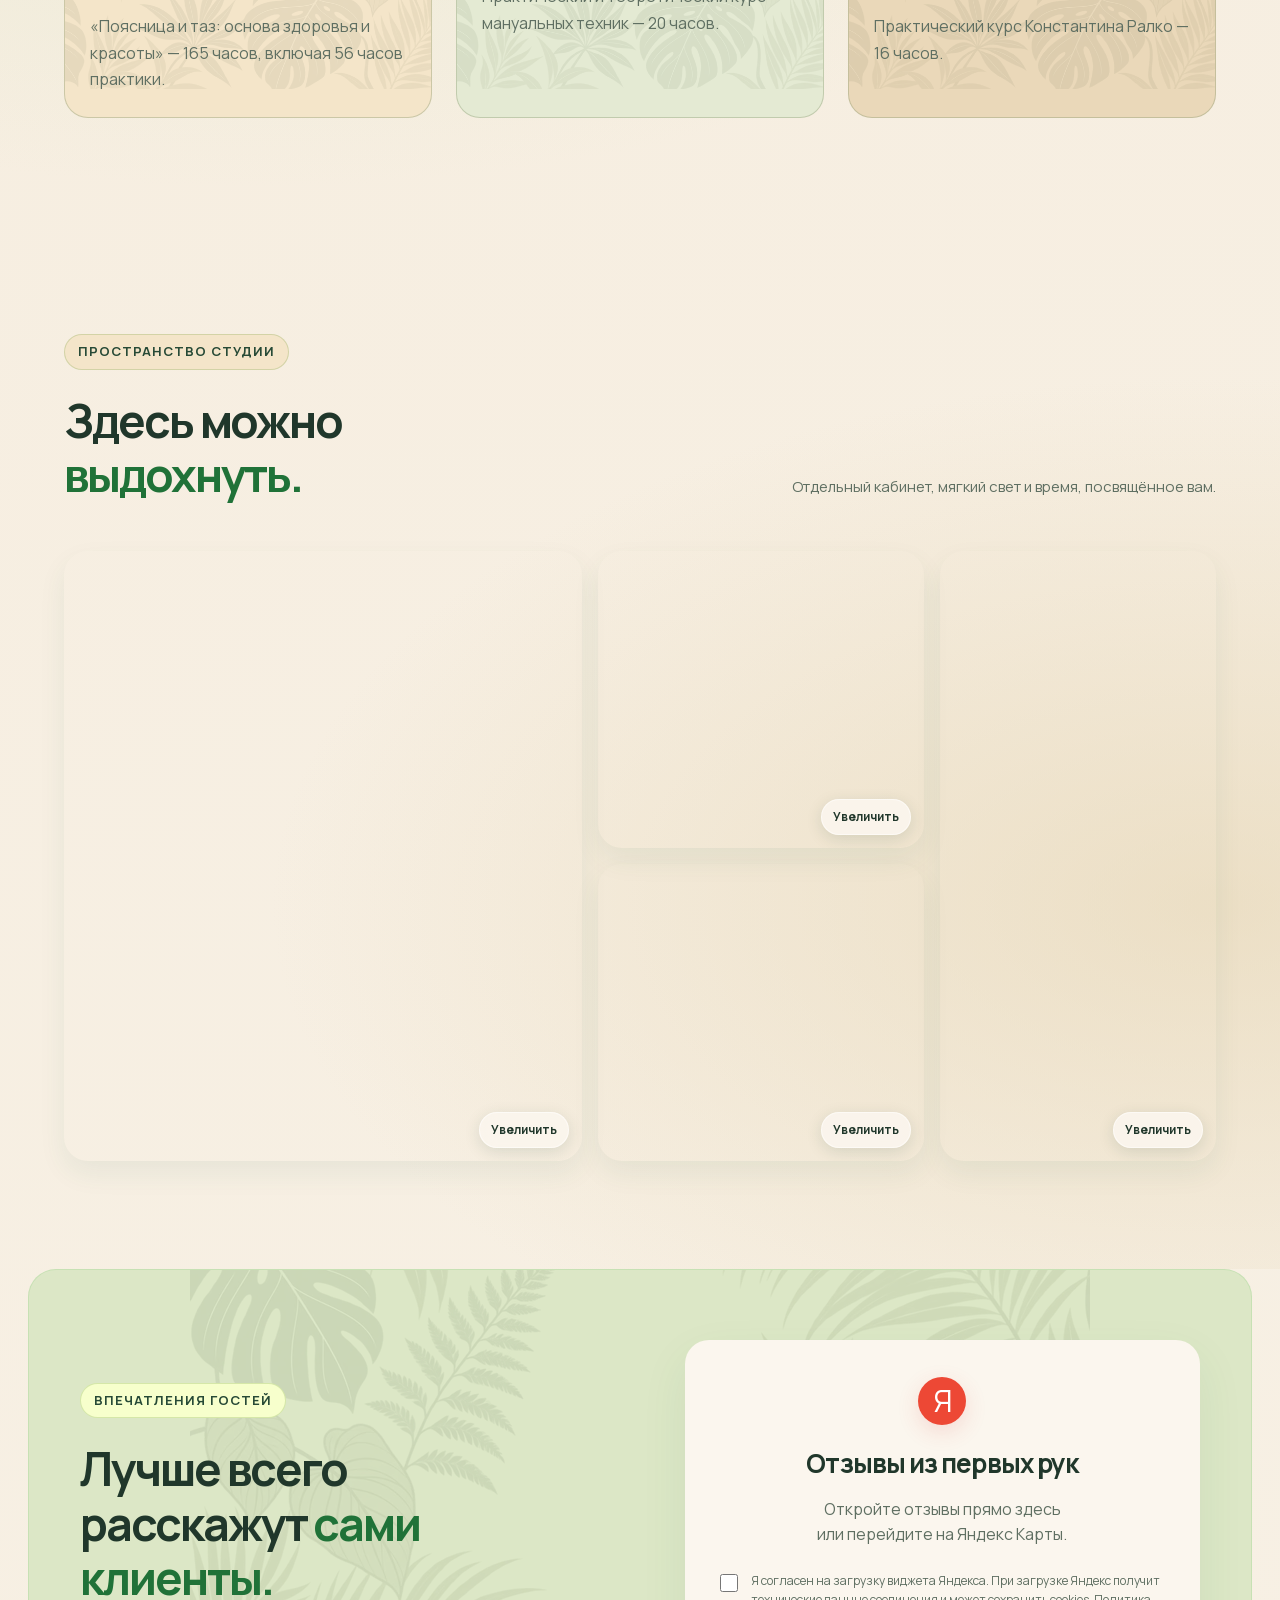
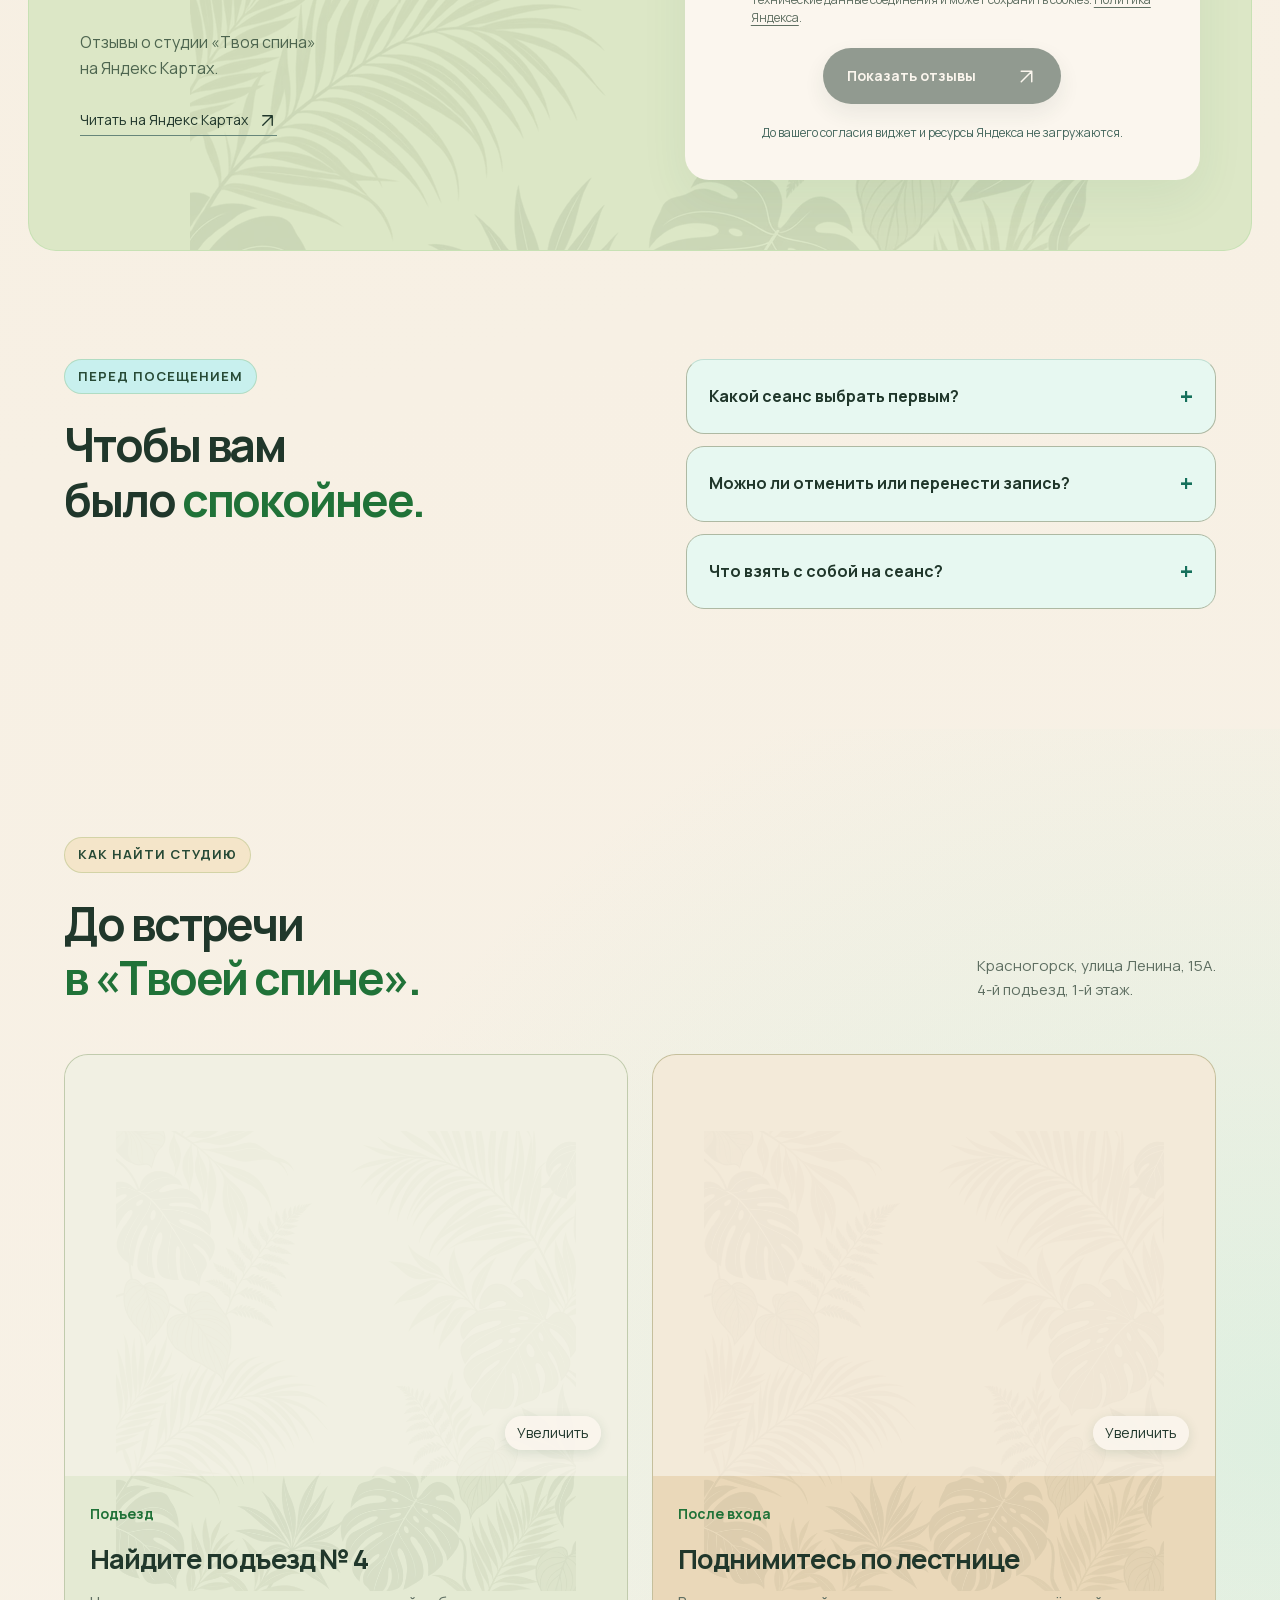
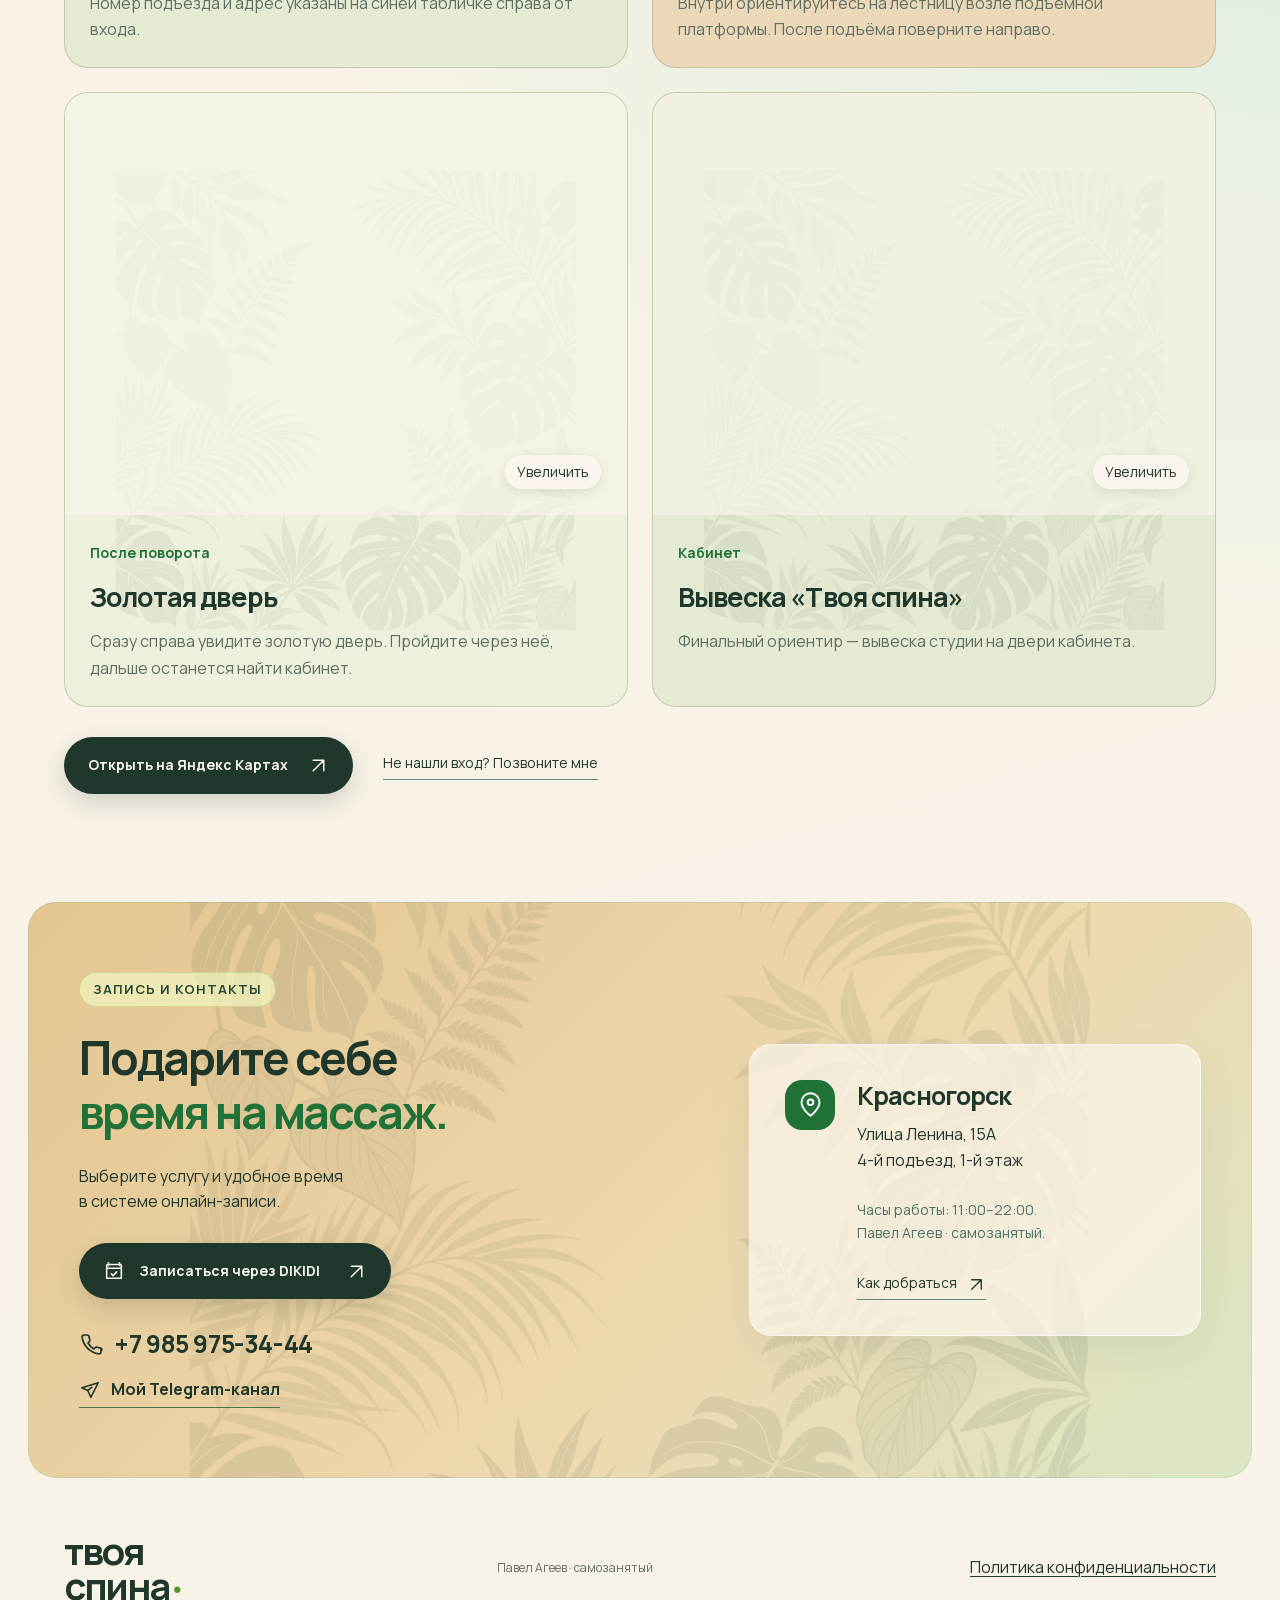
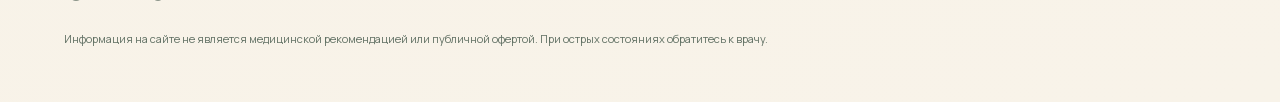
==== commit c6a487fc: "Add owner admin preview and editable site content" ====
--- a/index.html
+++ b/index.html
@@ -11,6 +11,7 @@
 <title>Твоя спина — массаж в Красногорске</title>
 <link rel="stylesheet" href="style.css?v=19">
 <script src="media.js?v=11" defer></script>
+<script src="content-loader.js?v=1" defer></script>
 <script src="app.js?v=14" defer>
 </script>
 </head>
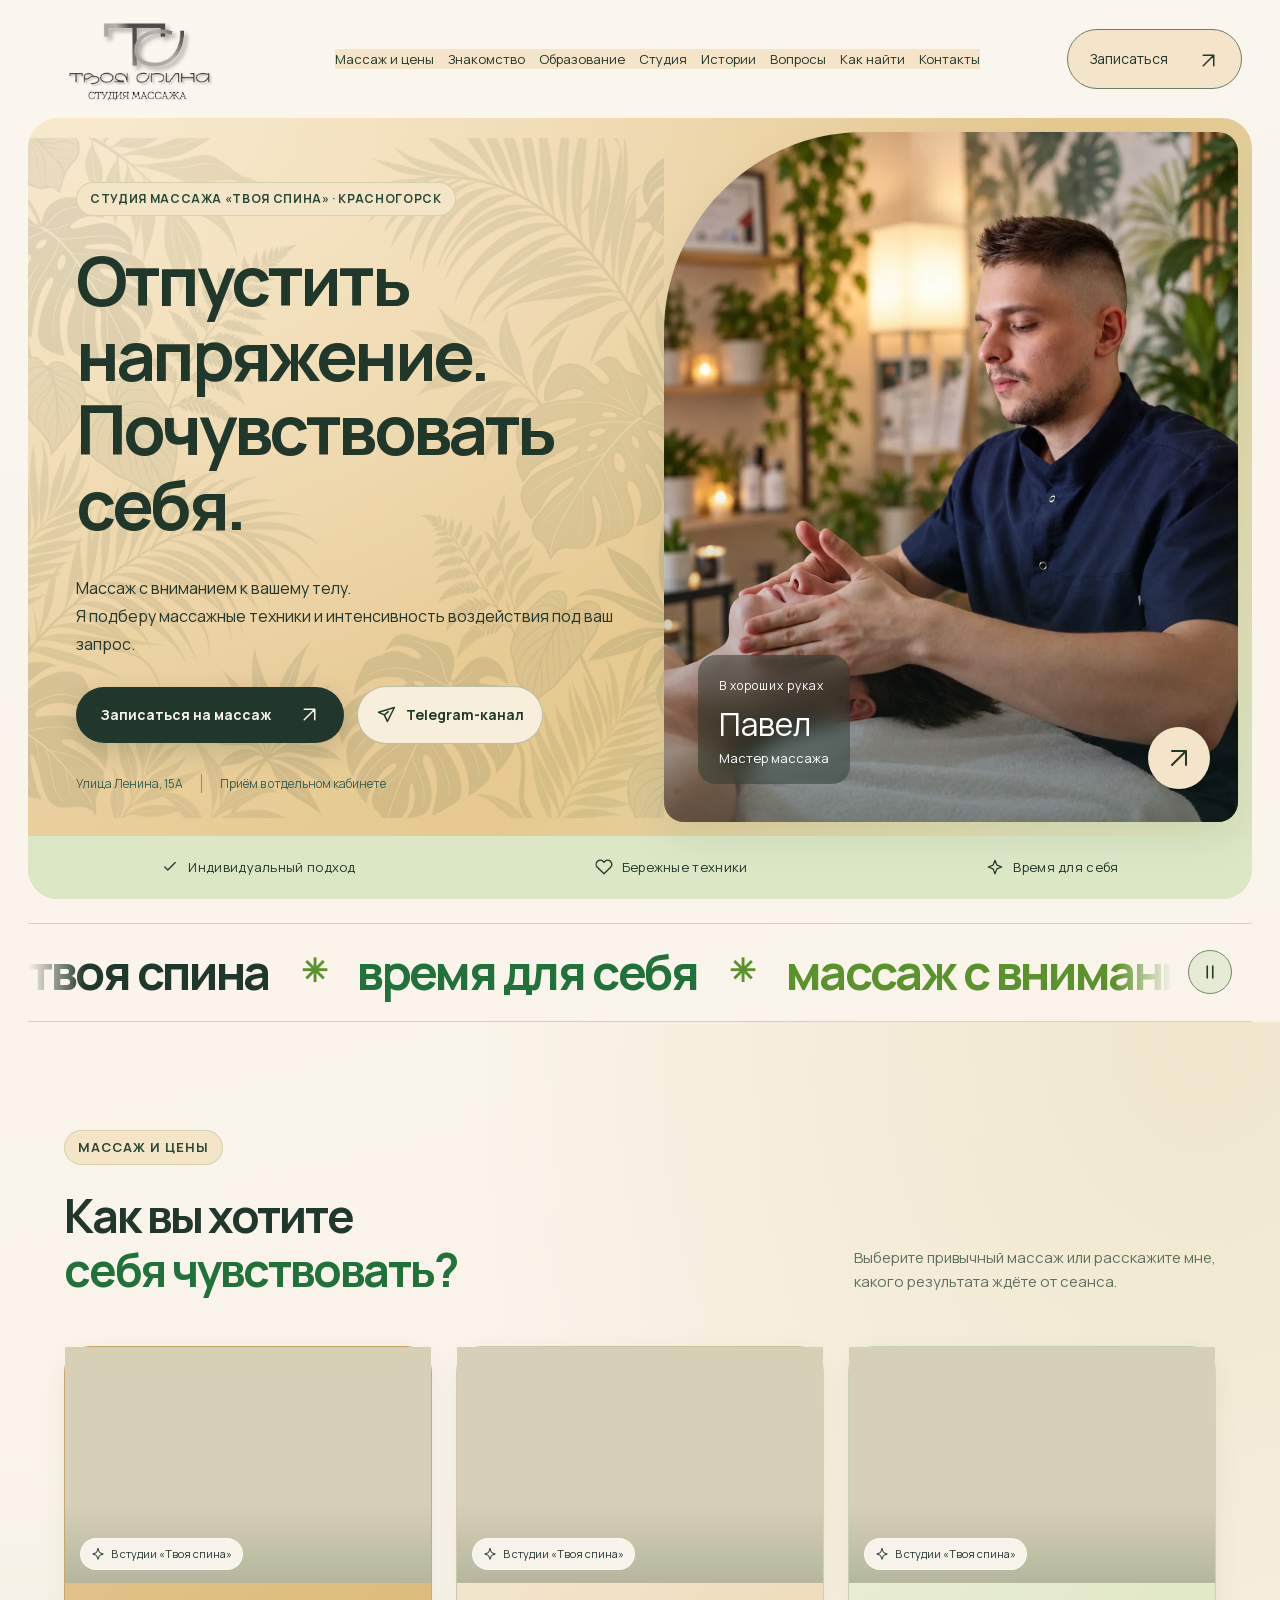
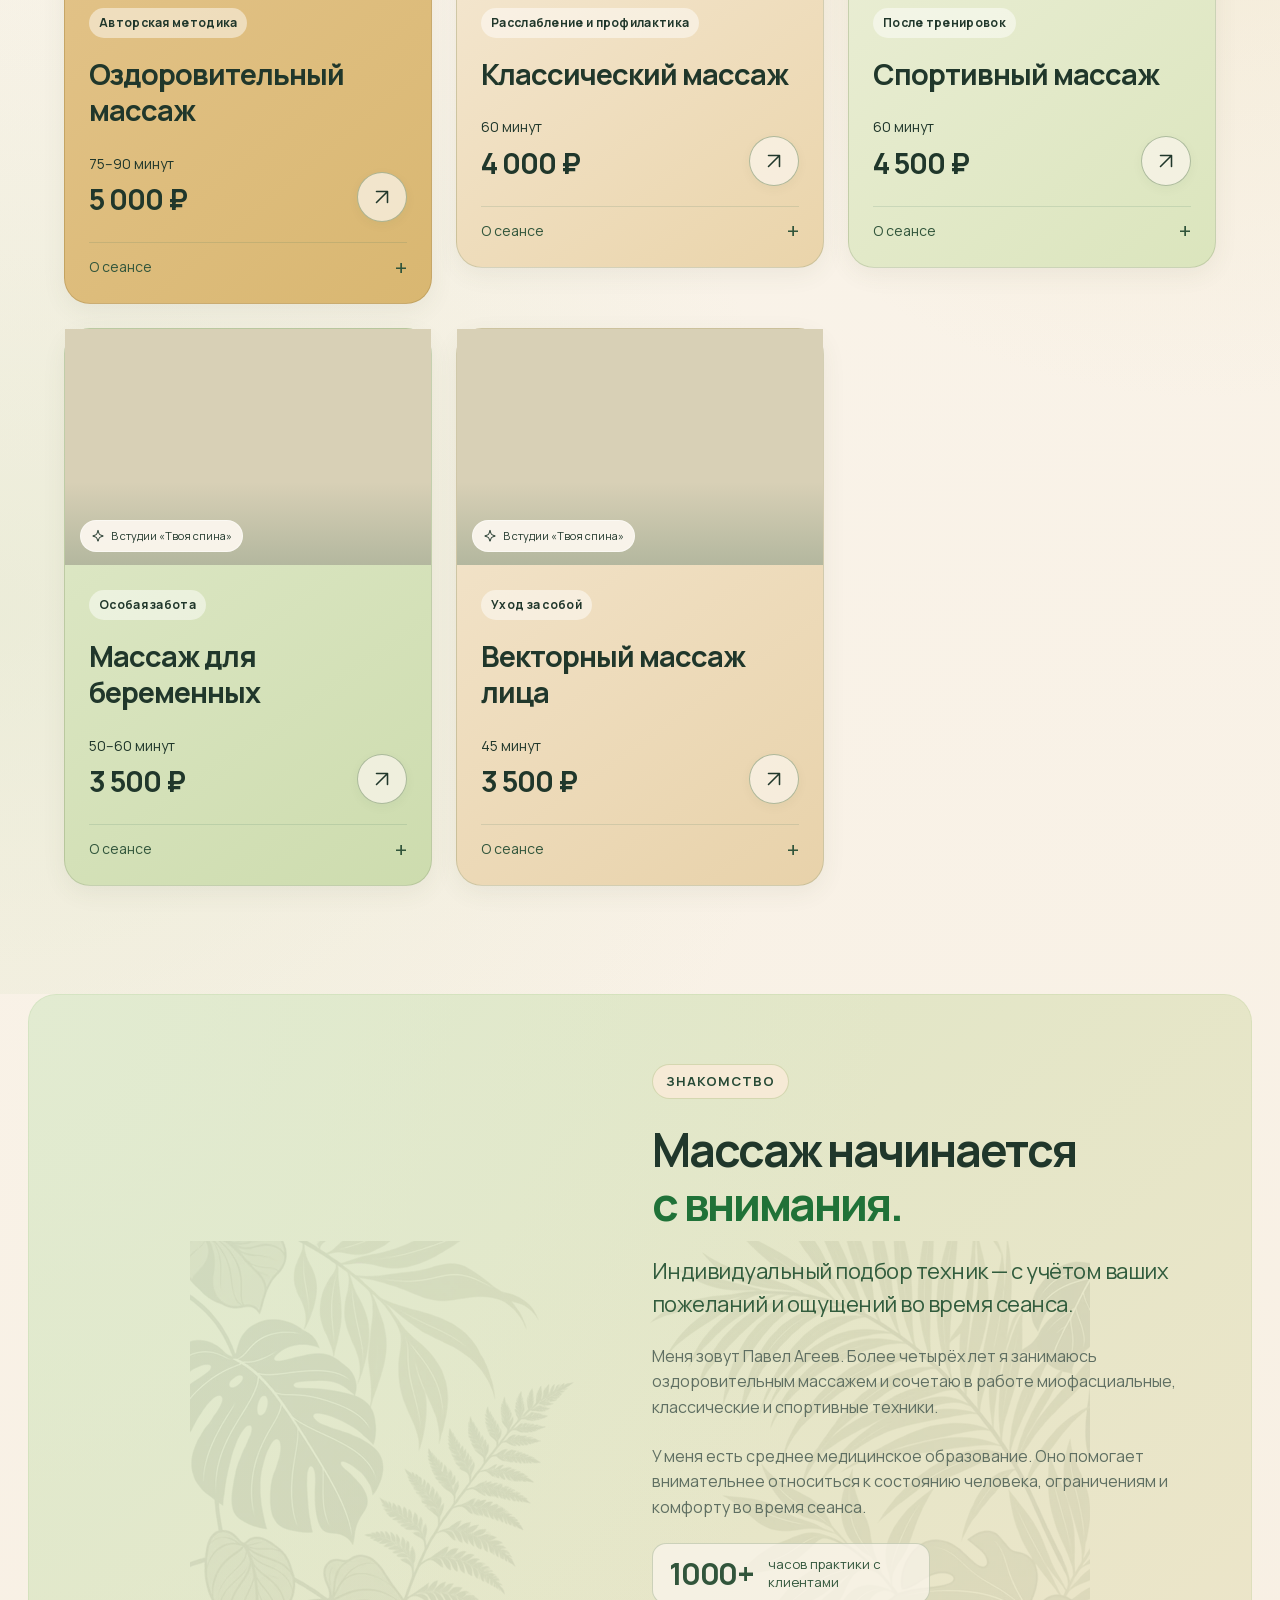
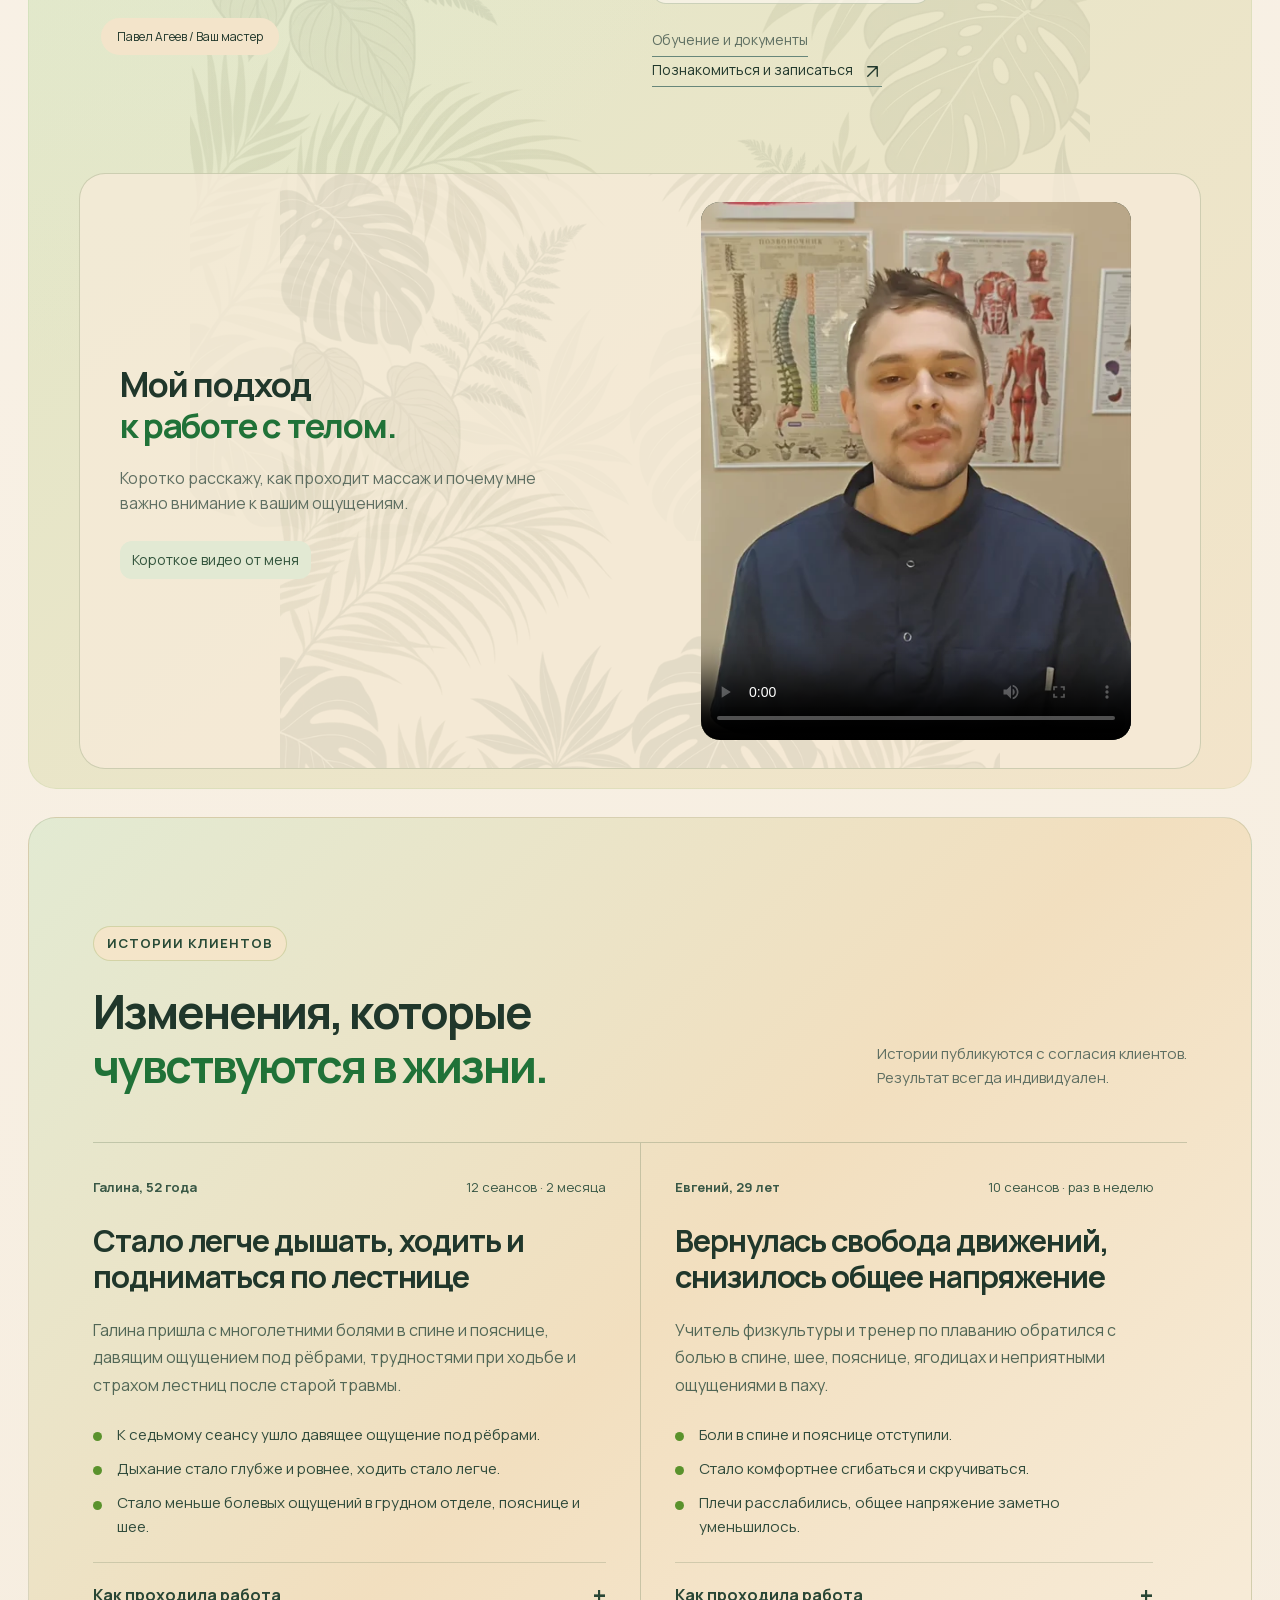
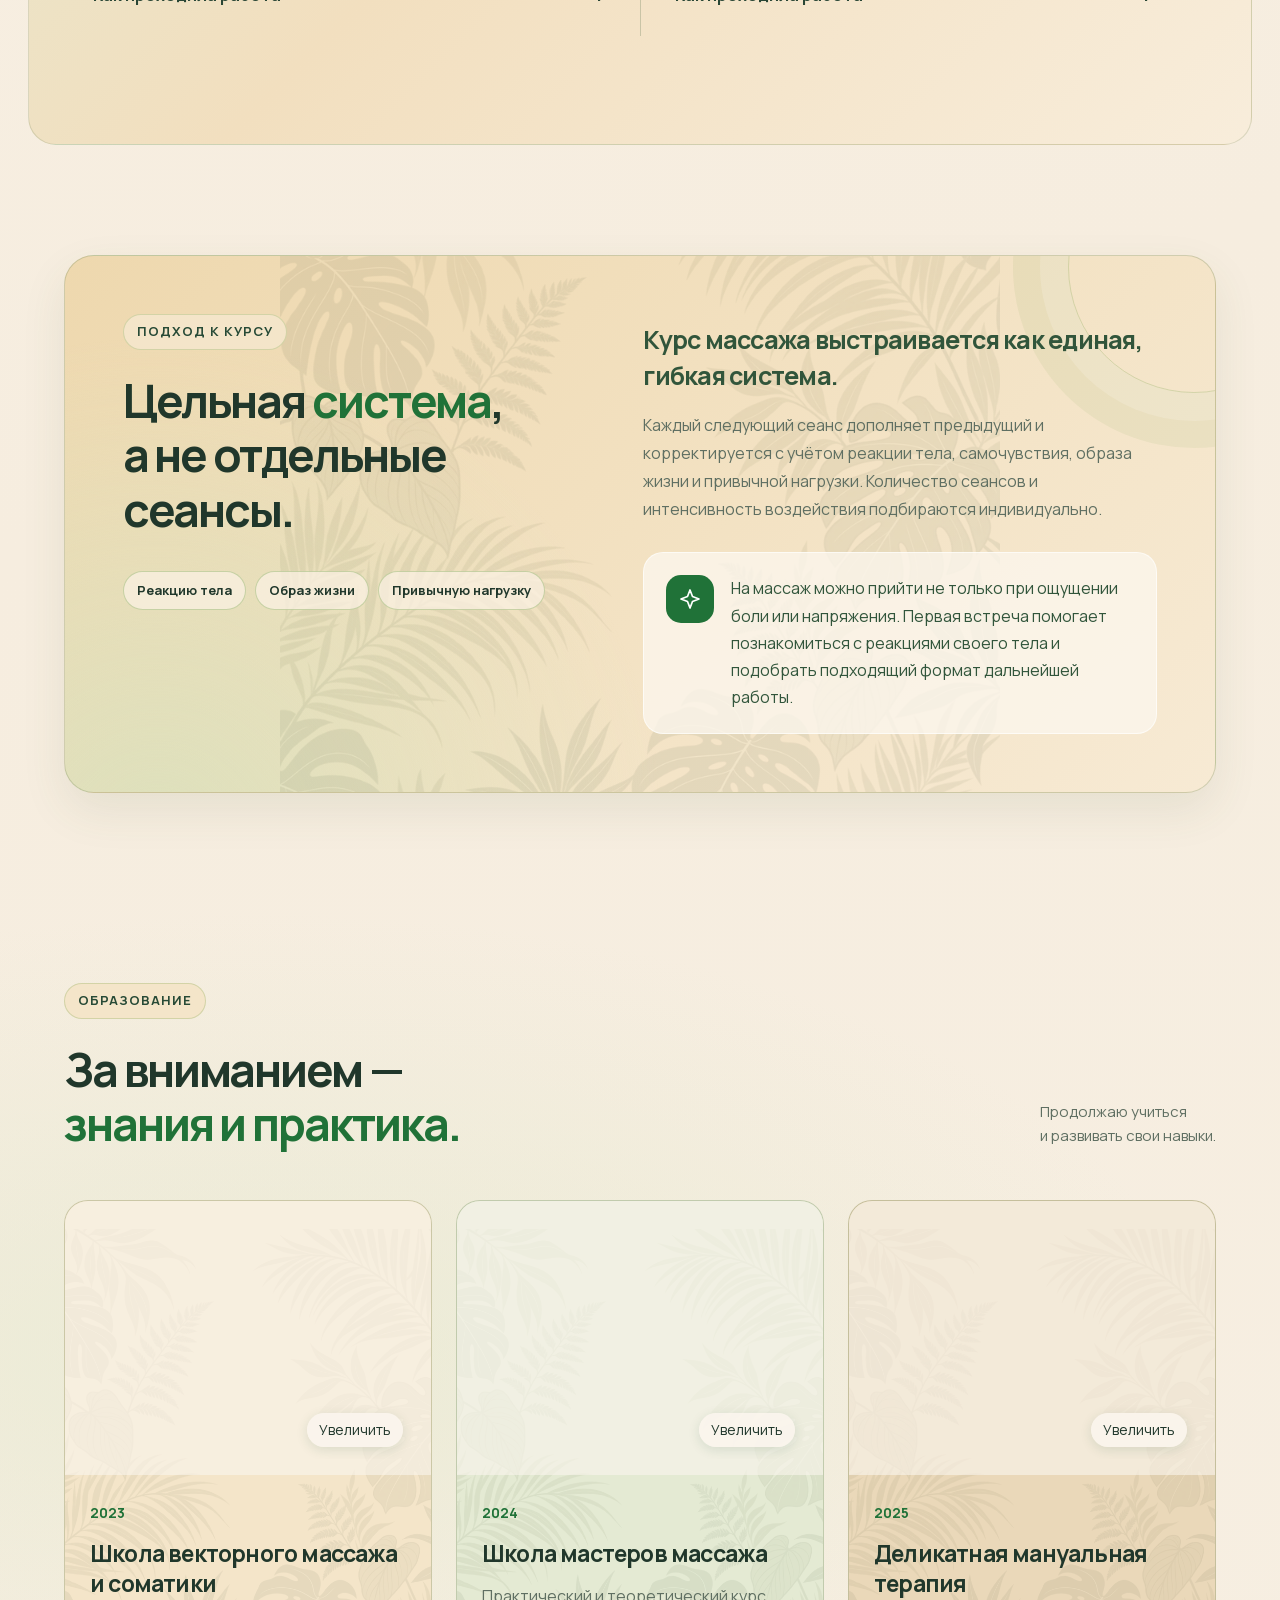
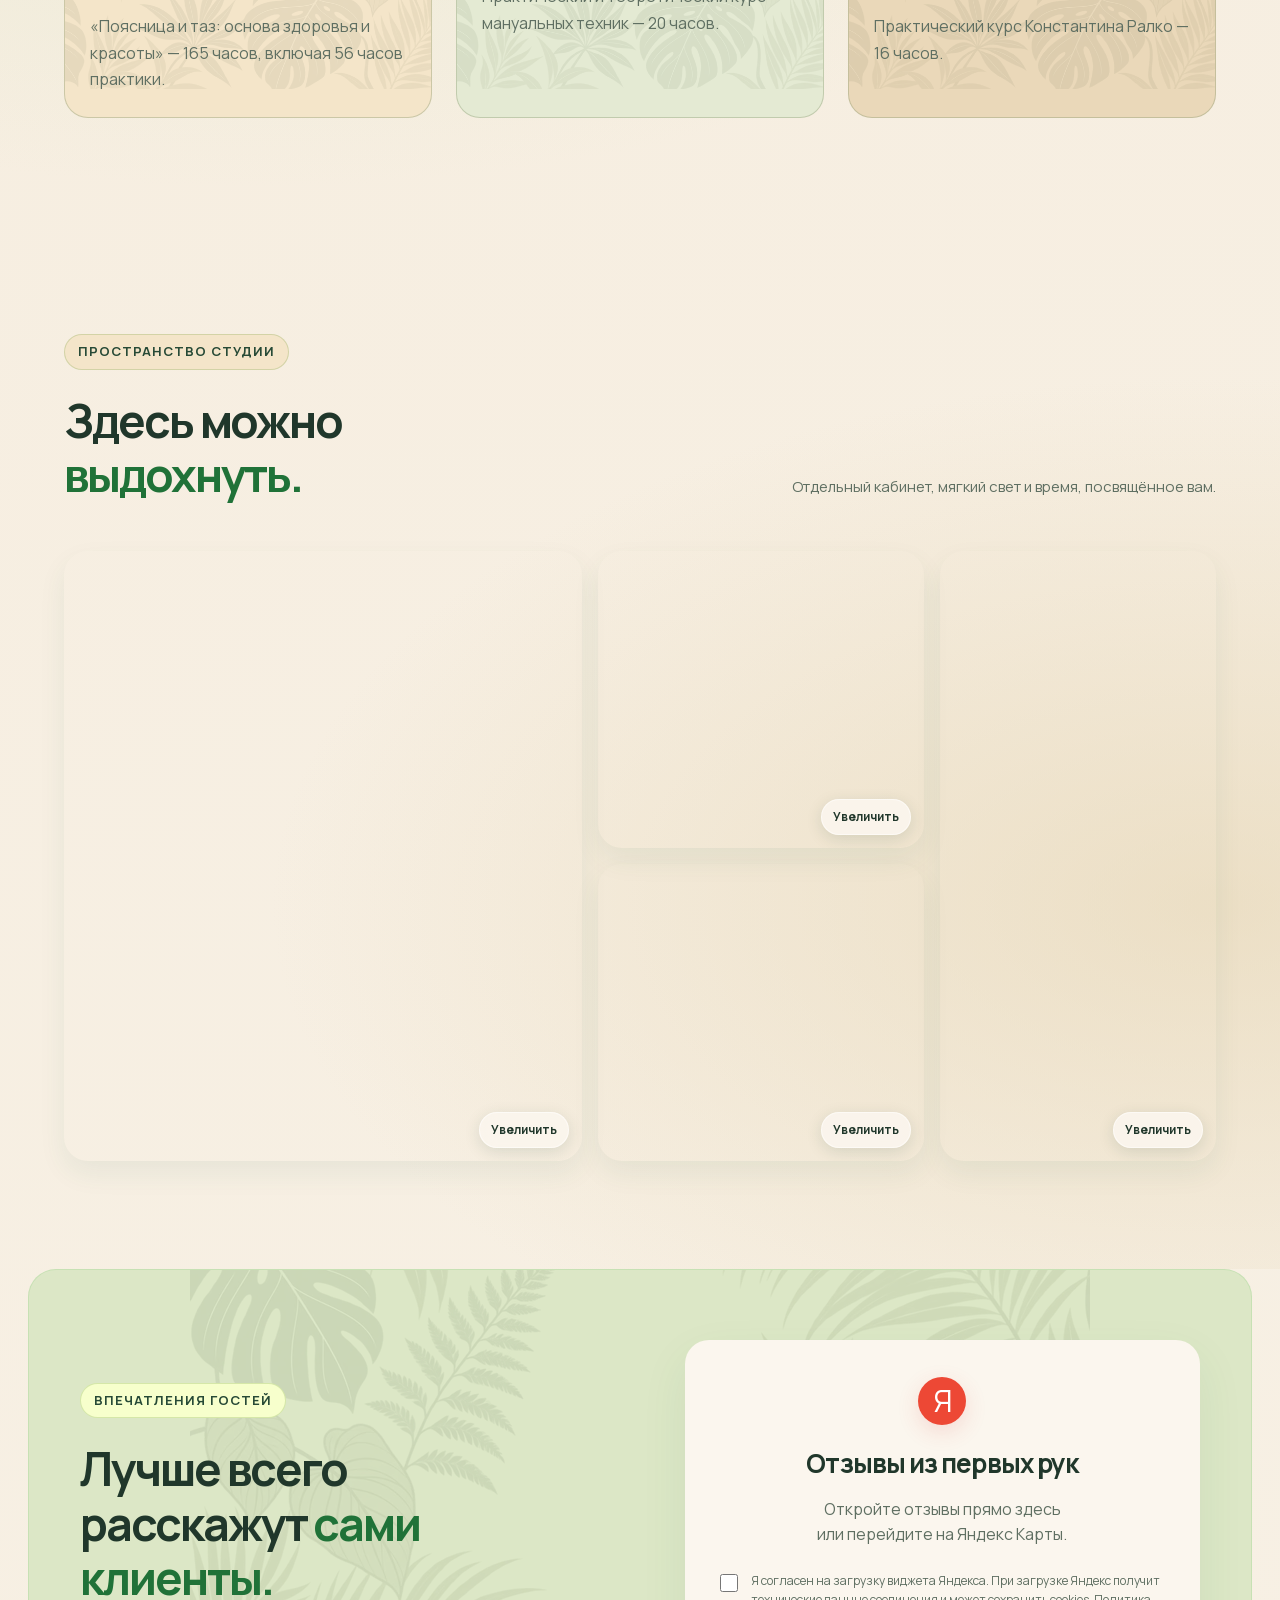
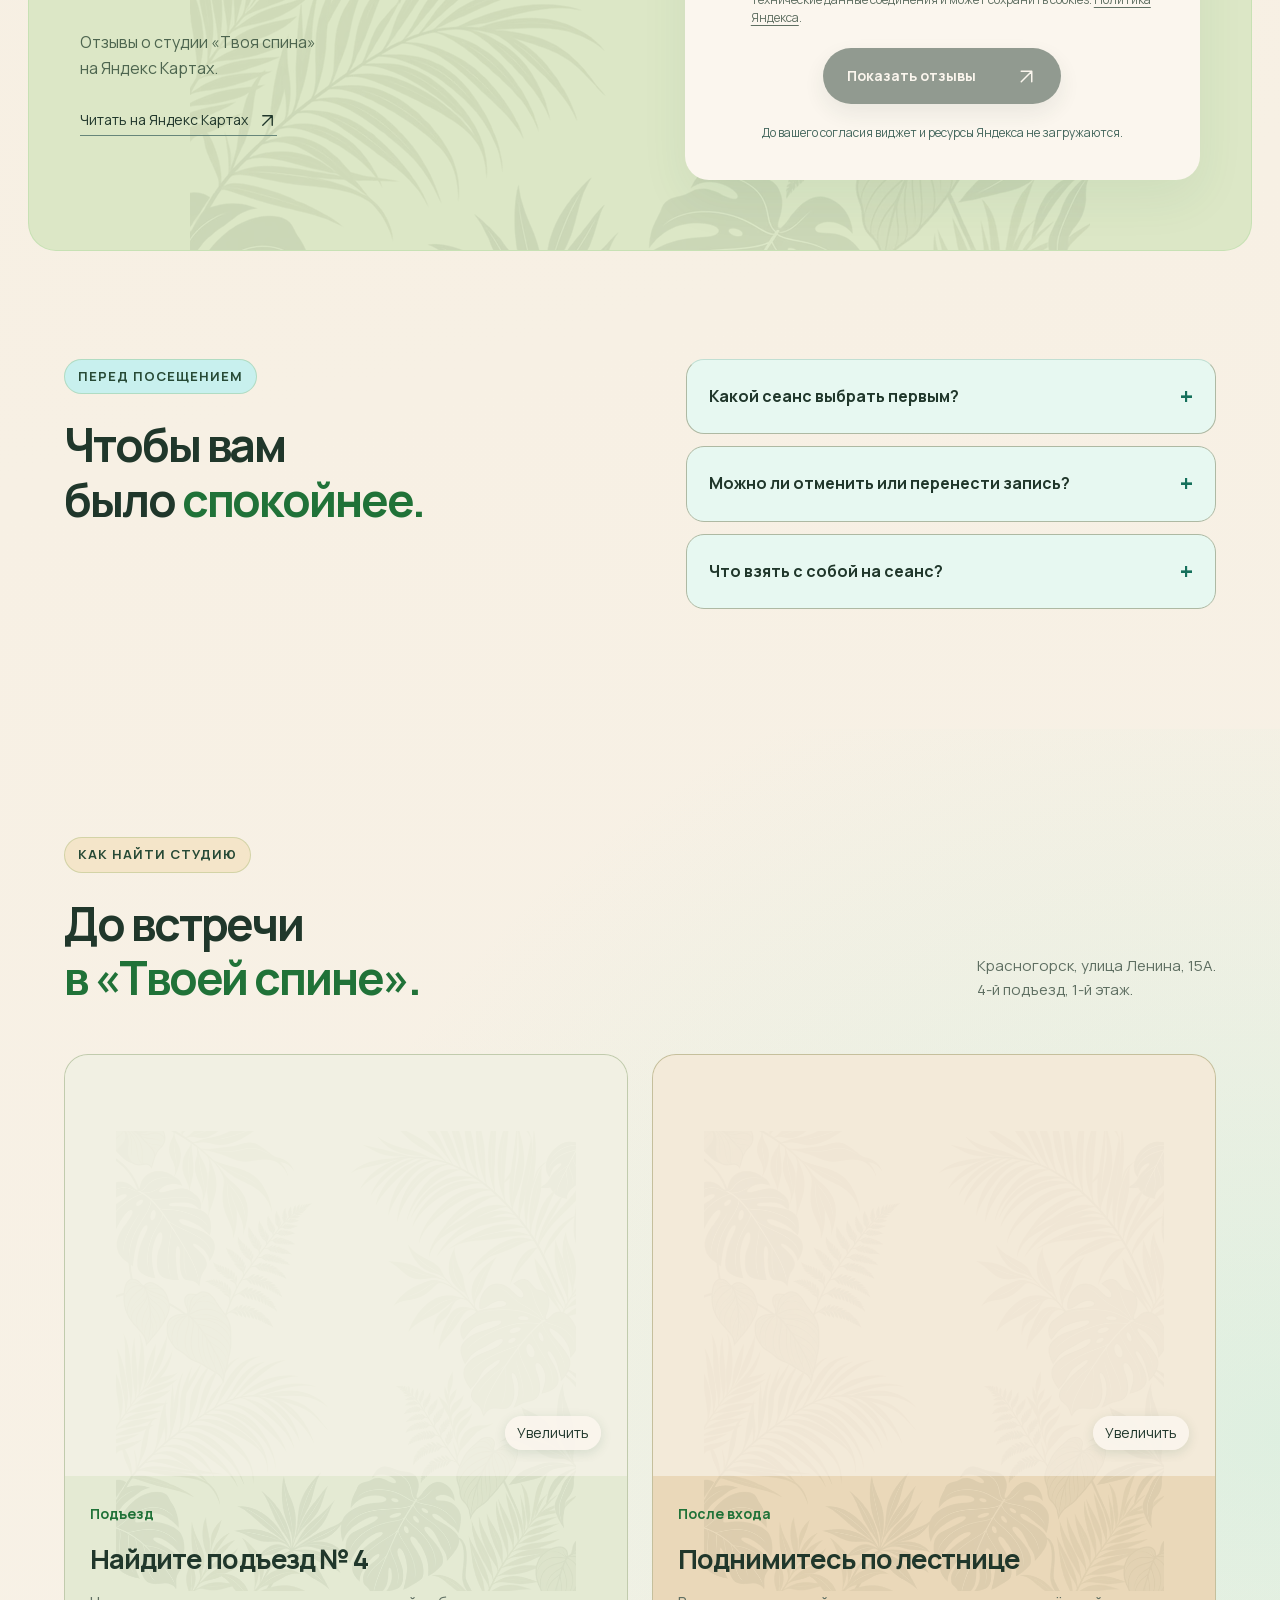
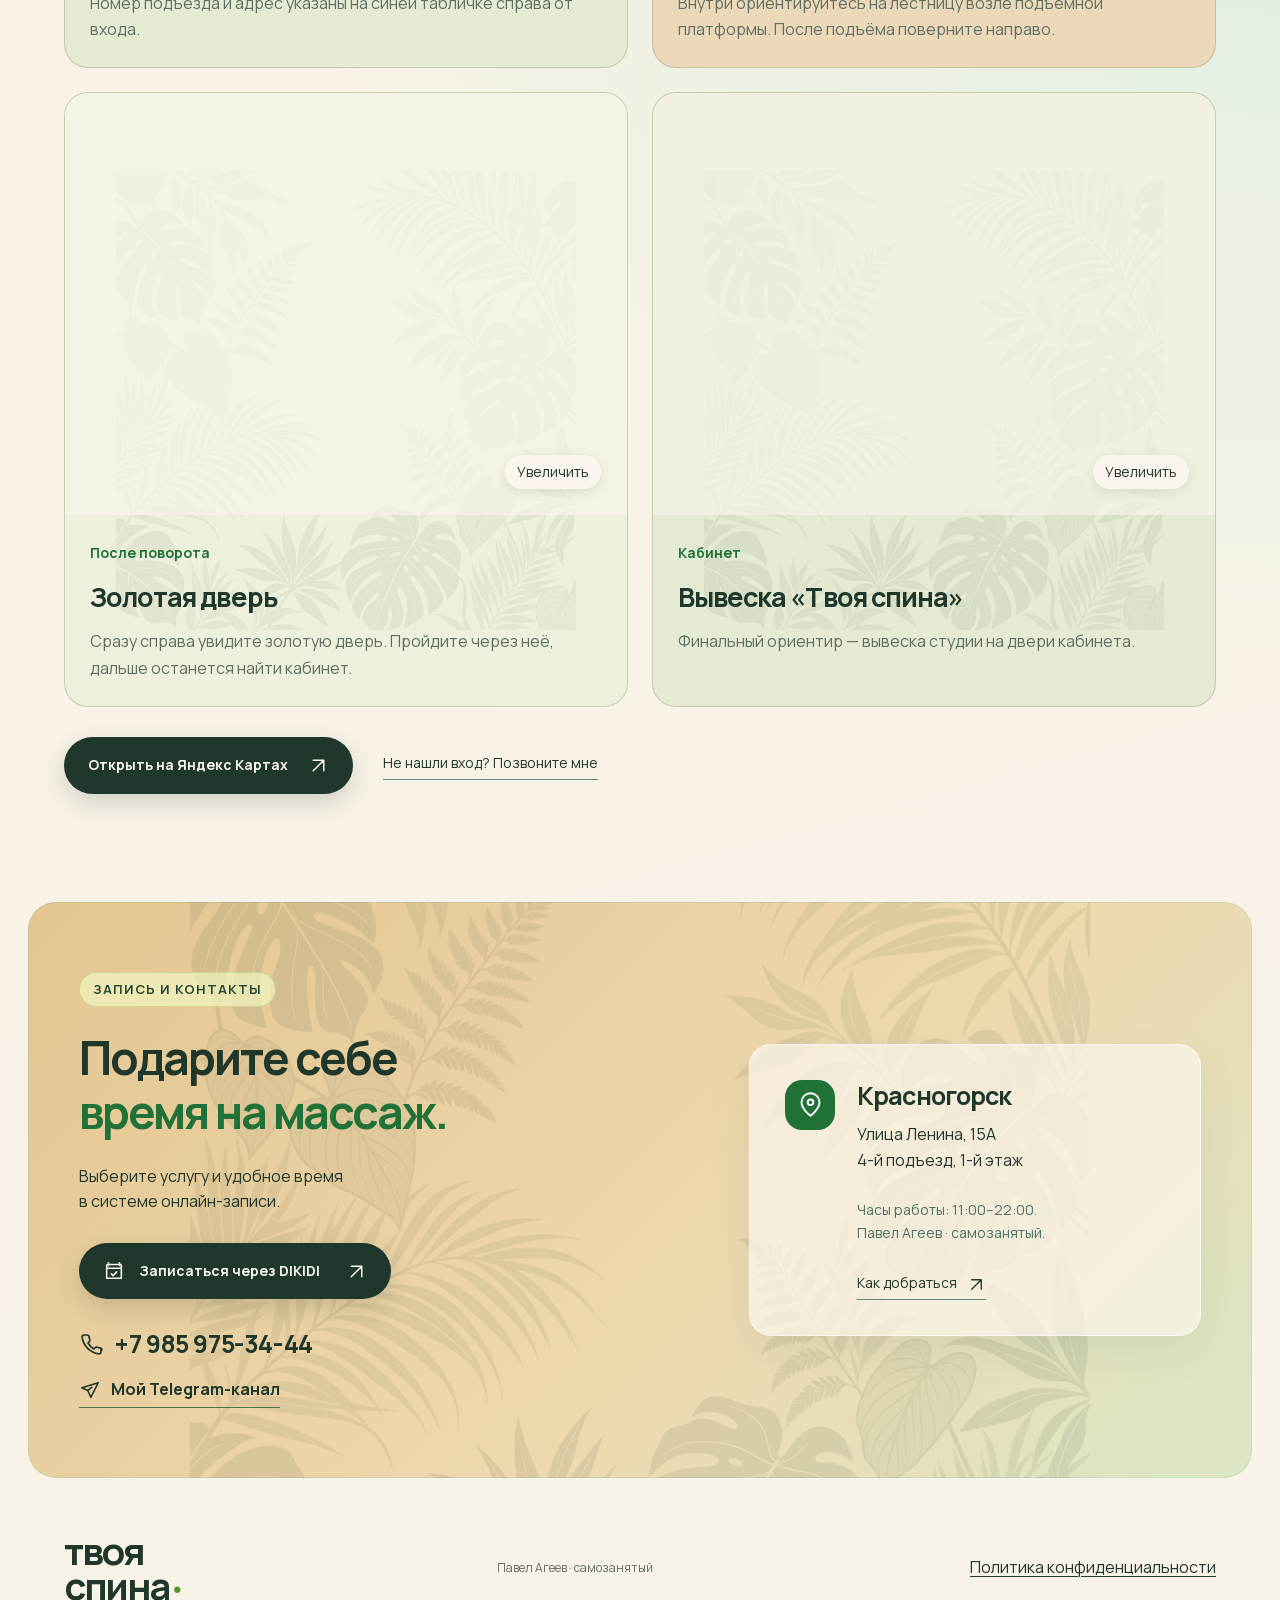
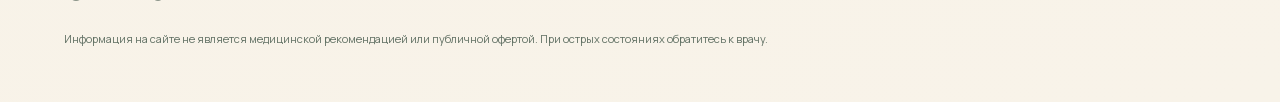
==== commit bfa0ae16: "Prepare Yandex Metrica and Webmaster integration" ====
--- a/index.html
+++ b/index.html
@@ -4,9 +4,10 @@
 <meta charset="utf-8">
 <meta name="viewport" content="width=device-width,initial-scale=1,viewport-fit=cover">
 <meta name="description" content="Студия массажа «Твоя спина» в Красногорске. Индивидуальный подход, пять видов массажа, цены и онлайн-запись.">
-<meta name="robots" content="noindex,nofollow">
+<meta name="robots" content="index,follow,max-image-preview:large">
 <meta name="referrer" content="no-referrer">
-<meta http-equiv="Content-Security-Policy" content="default-src 'self'; script-src 'self'; style-src 'self'; font-src 'self'; img-src 'self' data:; media-src 'self'; connect-src 'self'; frame-src https://yandex.ru https://*.yandex.ru; object-src 'none'; base-uri 'self'; form-action 'none'; upgrade-insecure-requests">
+<meta http-equiv="Content-Security-Policy" content="default-src 'self'; script-src 'self' https://mc.yandex.ru https://mc.yandex.com; style-src 'self'; font-src 'self'; img-src 'self' data: https://mc.yandex.ru https://mc.yandex.com; media-src 'self'; connect-src 'self' https://mc.yandex.ru https://mc.yandex.com; frame-src https://yandex.ru https://*.yandex.ru; object-src 'none'; base-uri 'self'; form-action 'none'; upgrade-insecure-requests">
+<!-- Yandex Webmaster: add the client's verification meta tag here after it is issued. -->
 <meta name="theme-color" content="#eed8ae">
 <title>Твоя спина — массаж в Красногорске</title>
 <link rel="stylesheet" href="style.css?v=19">
@@ -14,6 +15,7 @@
 <script src="content-loader.js?v=1" defer></script>
 <script src="app.js?v=14" defer>
 </script>
+<script src="analytics.js?v=1" defer></script>
 </head>
 <body>
 <div class="botanical-intro" hidden aria-hidden="true">
@@ -510,7 +512,18 @@
 </a>
 <span>Павел Агеев · самозанятый</span>
 <a class="footer-policy" href="privacy.html">Политика конфиденциальности</a>
+<button class="footer-cookie-settings" id="cookie-settings" type="button" hidden>Настройки cookies</button>
 <p class="footer-note">Информация на сайте не является медицинской рекомендацией или публичной офертой. При острых состояниях обратитесь к врачу.</p>
 </footer>
+<section class="cookie-banner" id="cookie-banner" role="dialog" aria-labelledby="cookie-title" aria-describedby="cookie-copy" hidden>
+  <div class="cookie-copy">
+    <strong id="cookie-title">Аналитические cookies</strong>
+    <p id="cookie-copy">С вашего согласия Яндекс Метрика поможет понять, как посетители пользуются сайтом. До согласия счётчик не загружается. <a href="privacy.html#analytics">Подробнее</a>.</p>
+  </div>
+  <div class="cookie-actions">
+    <button class="cookie-button secondary" id="analytics-reject" type="button">Только необходимые</button>
+    <button class="cookie-button primary" id="analytics-accept" type="button">Разрешить аналитику</button>
+  </div>
+</section>
 </body>
 </html>
--- a/style.css
+++ b/style.css
@@ -577,7 +577,7 @@
 /* Explicit opt-in for the third-party Yandex reviews widget. */
 .external-consent{display:grid;grid-template-columns:20px minmax(0,1fr);gap:11px;align-items:start;max-width:470px;margin:18px auto 20px;text-align:left;color:var(--muted);font-size:12px;line-height:1.55;cursor:pointer}
 .external-consent input{width:18px;height:18px;margin:2px 0 0;accent-color:#274d3d}
-.external-consent a,.footer-policy{text-decoration:underline;text-decoration-thickness:1px;text-underline-offset:3px}
+.external-consent a,.footer-policy,.footer-cookie-settings{text-decoration:underline;text-decoration-thickness:1px;text-underline-offset:3px}
 .review-panel .button:disabled{cursor:not-allowed;opacity:.48;transform:none}
 .review-panel .button:disabled:hover{background:var(--ink)}
 
@@ -587,6 +587,12 @@
 
 footer{flex-wrap:wrap}
 .footer-note{flex-basis:100%;font-size:11px;color:var(--muted);line-height:1.55;margin-top:8px}
+.footer-cookie-settings{border:0;background:none;padding:0;color:var(--muted);font-size:12px}
+
+/* Analytics stays off until the visitor makes an explicit choice. */
+.cookie-banner{position:fixed;z-index:900;left:max(18px,env(safe-area-inset-left));right:max(18px,env(safe-area-inset-right));bottom:max(18px,env(safe-area-inset-bottom));display:flex;align-items:center;justify-content:space-between;gap:28px;width:min(920px,calc(100% - 36px));margin-inline:auto;padding:20px 22px;border:1px solid #75856666;border-radius:20px;background:#fbf6eef7;box-shadow:0 20px 55px #20372b29;backdrop-filter:blur(14px)}
+.cookie-copy{max-width:580px}.cookie-copy strong{display:block;margin-bottom:5px;font-size:16px}.cookie-copy p{color:var(--muted);font-size:12px;line-height:1.55}.cookie-copy a{text-decoration:underline;text-underline-offset:3px}.cookie-actions{display:flex;flex:0 0 auto;gap:9px}.cookie-button{min-height:44px;padding:10px 15px;border:1px solid #48604d70;border-radius:999px;font-size:12px;font-weight:650}.cookie-button.primary{border-color:var(--ink);background:var(--ink);color:var(--paper)}.cookie-button.secondary{background:#fffaf1;color:var(--ink)}
+@media(max-width:740px){.cookie-banner{align-items:stretch;flex-direction:column;gap:16px;padding:18px}.cookie-actions{display:grid;grid-template-columns:1fr}.cookie-button{width:100%}}
 
 /* Standalone privacy page. */
 .policy-page{background:#f7f1e7}
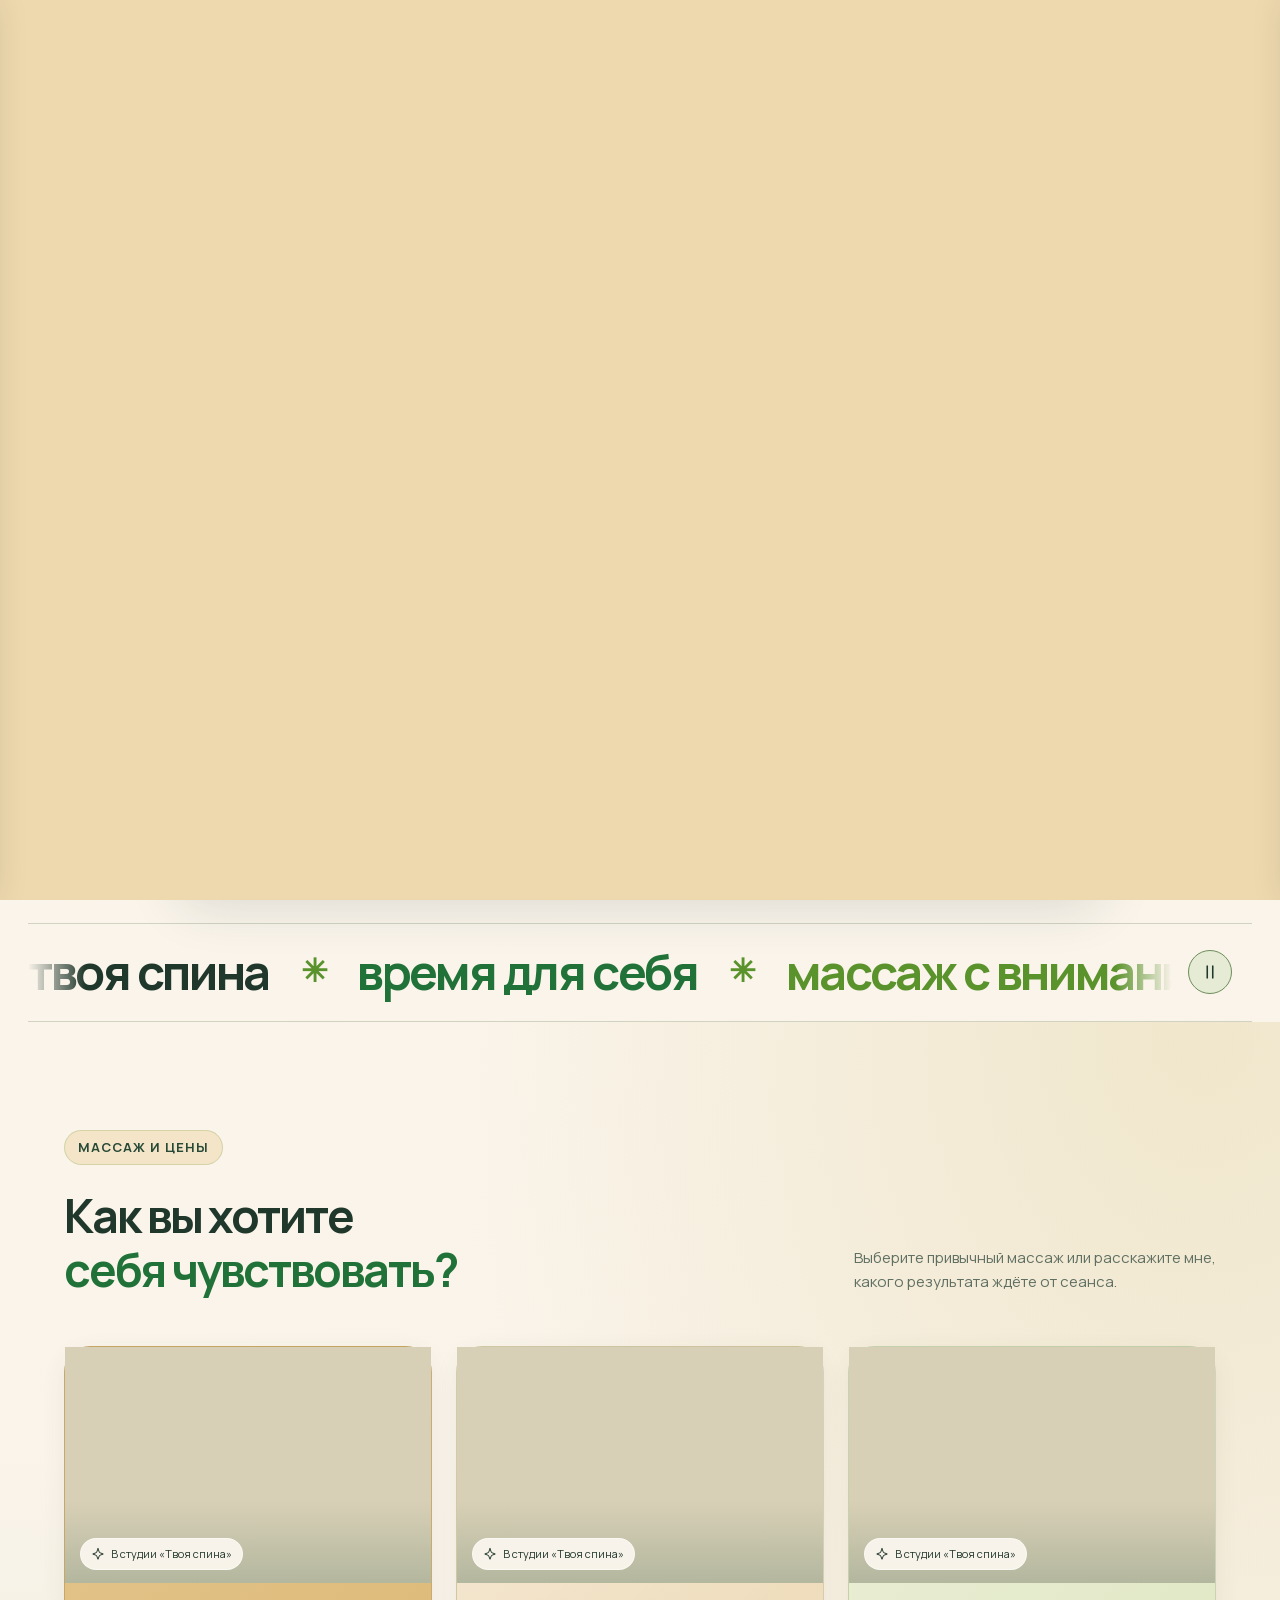
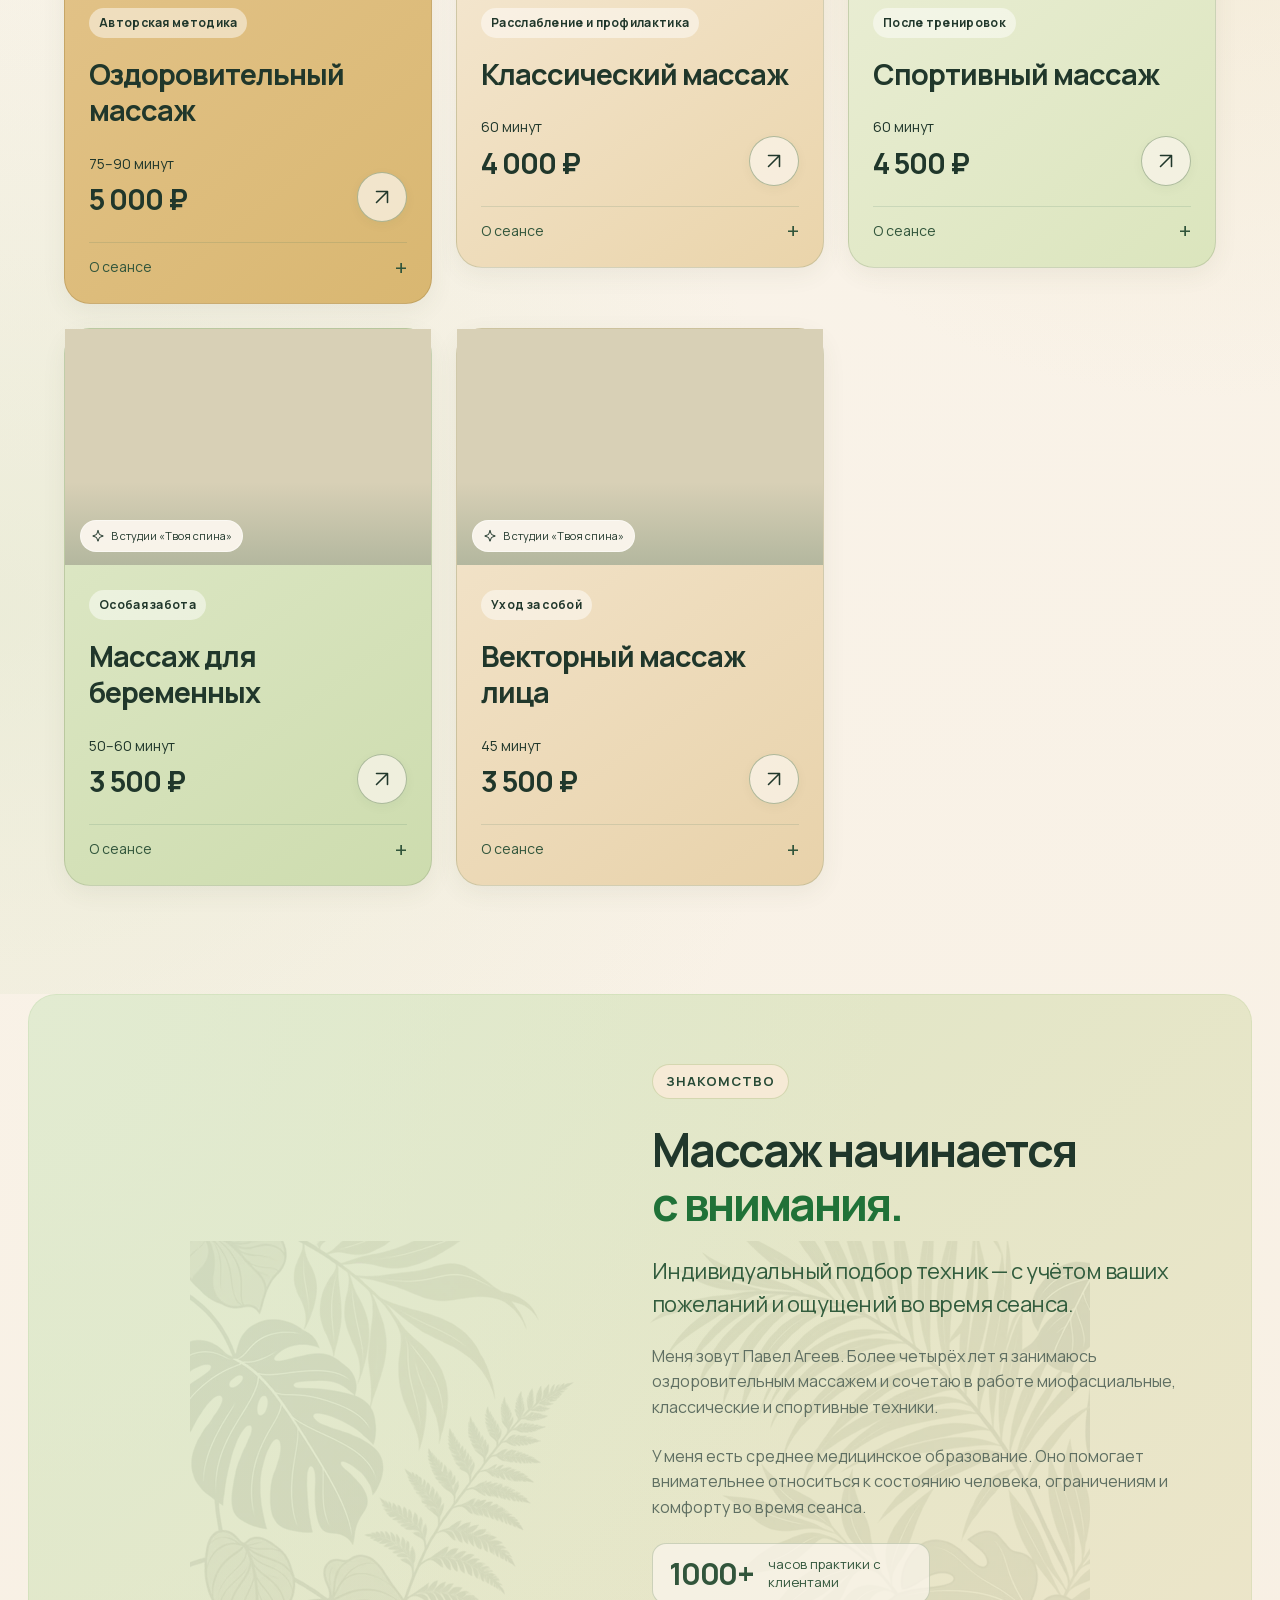
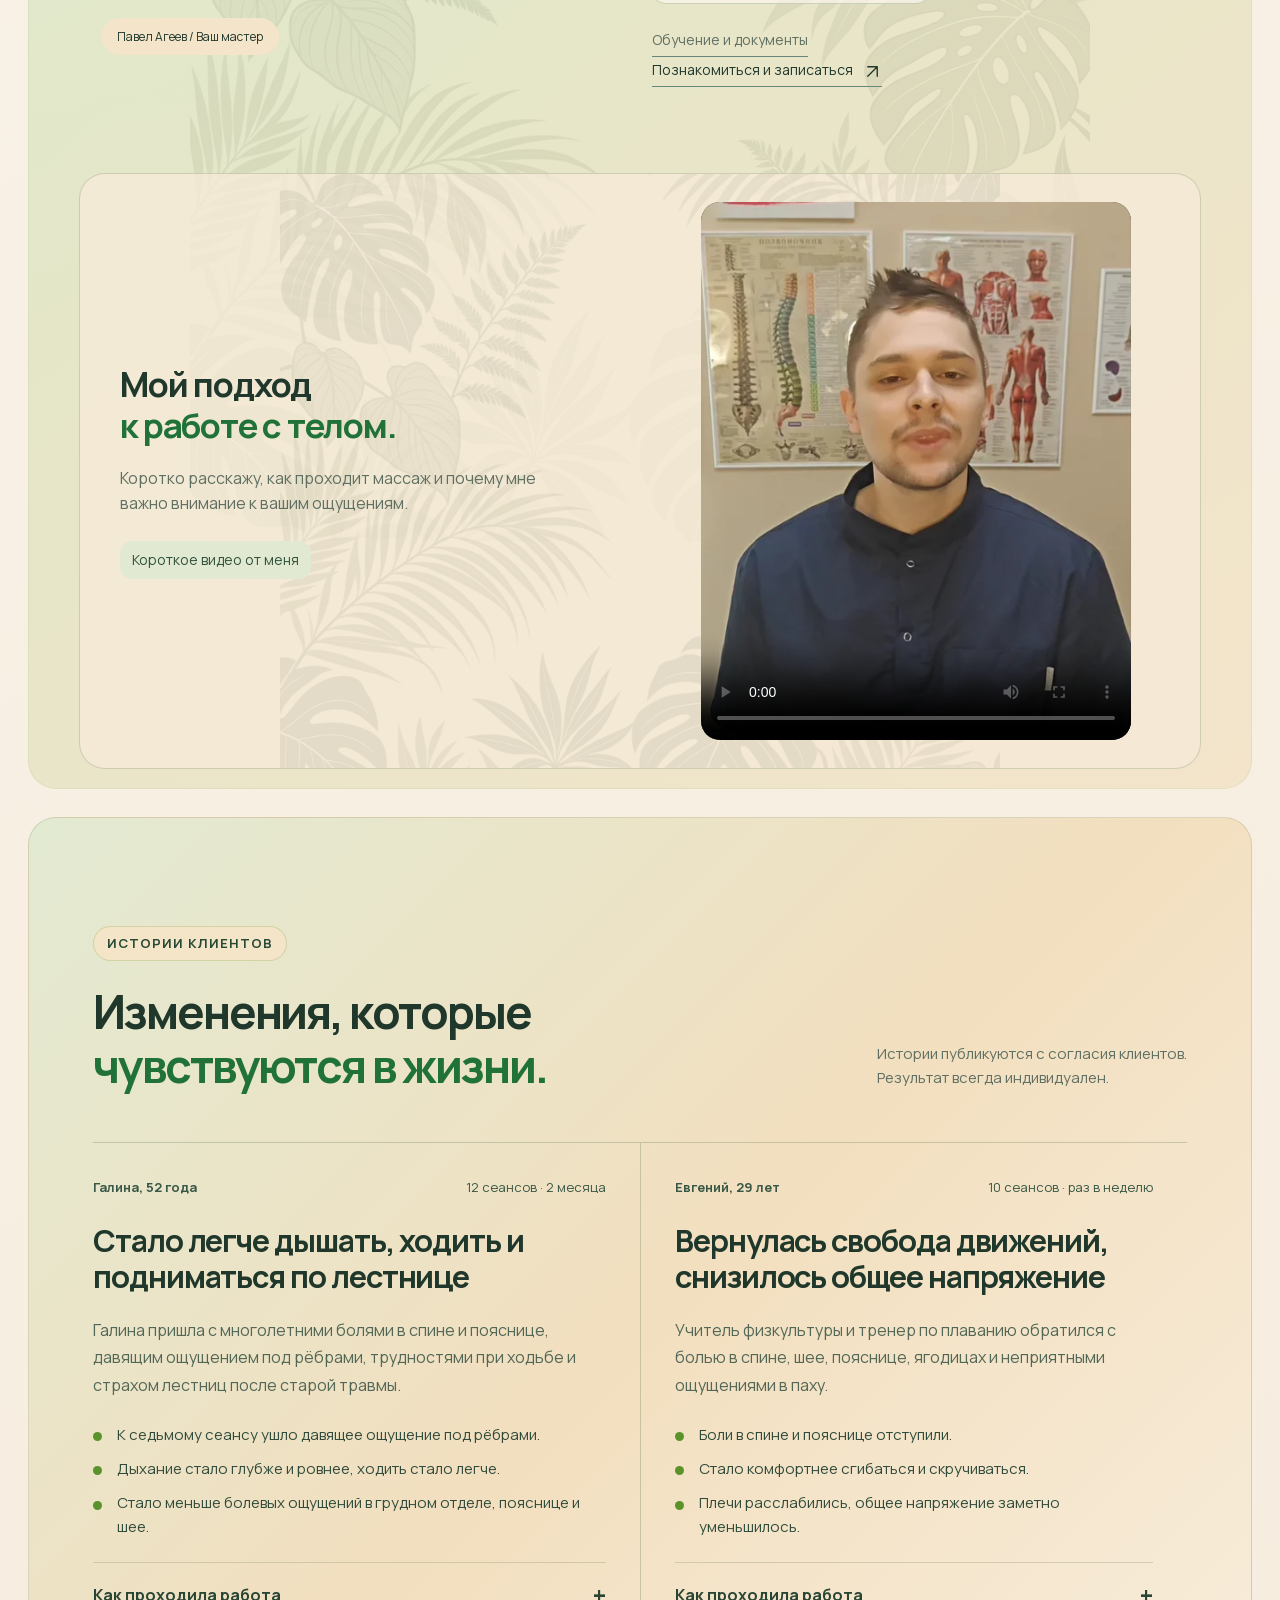
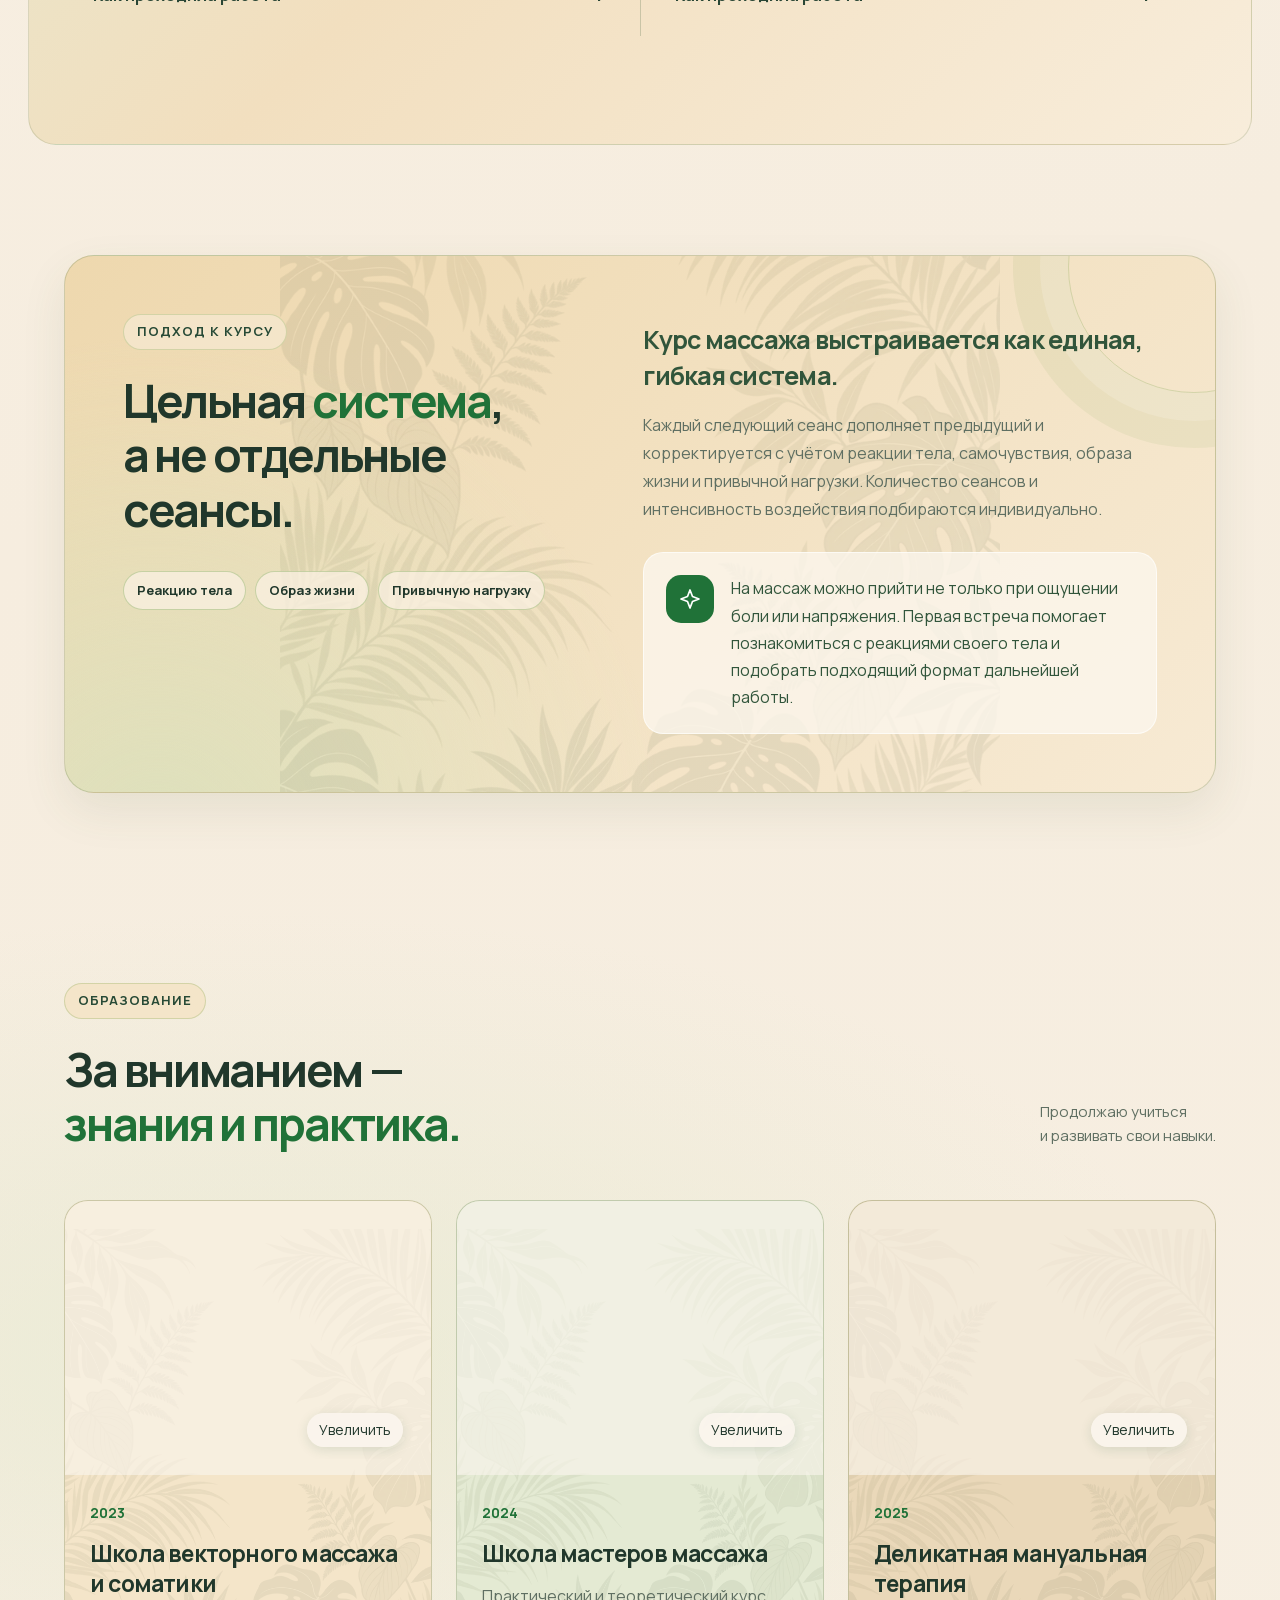
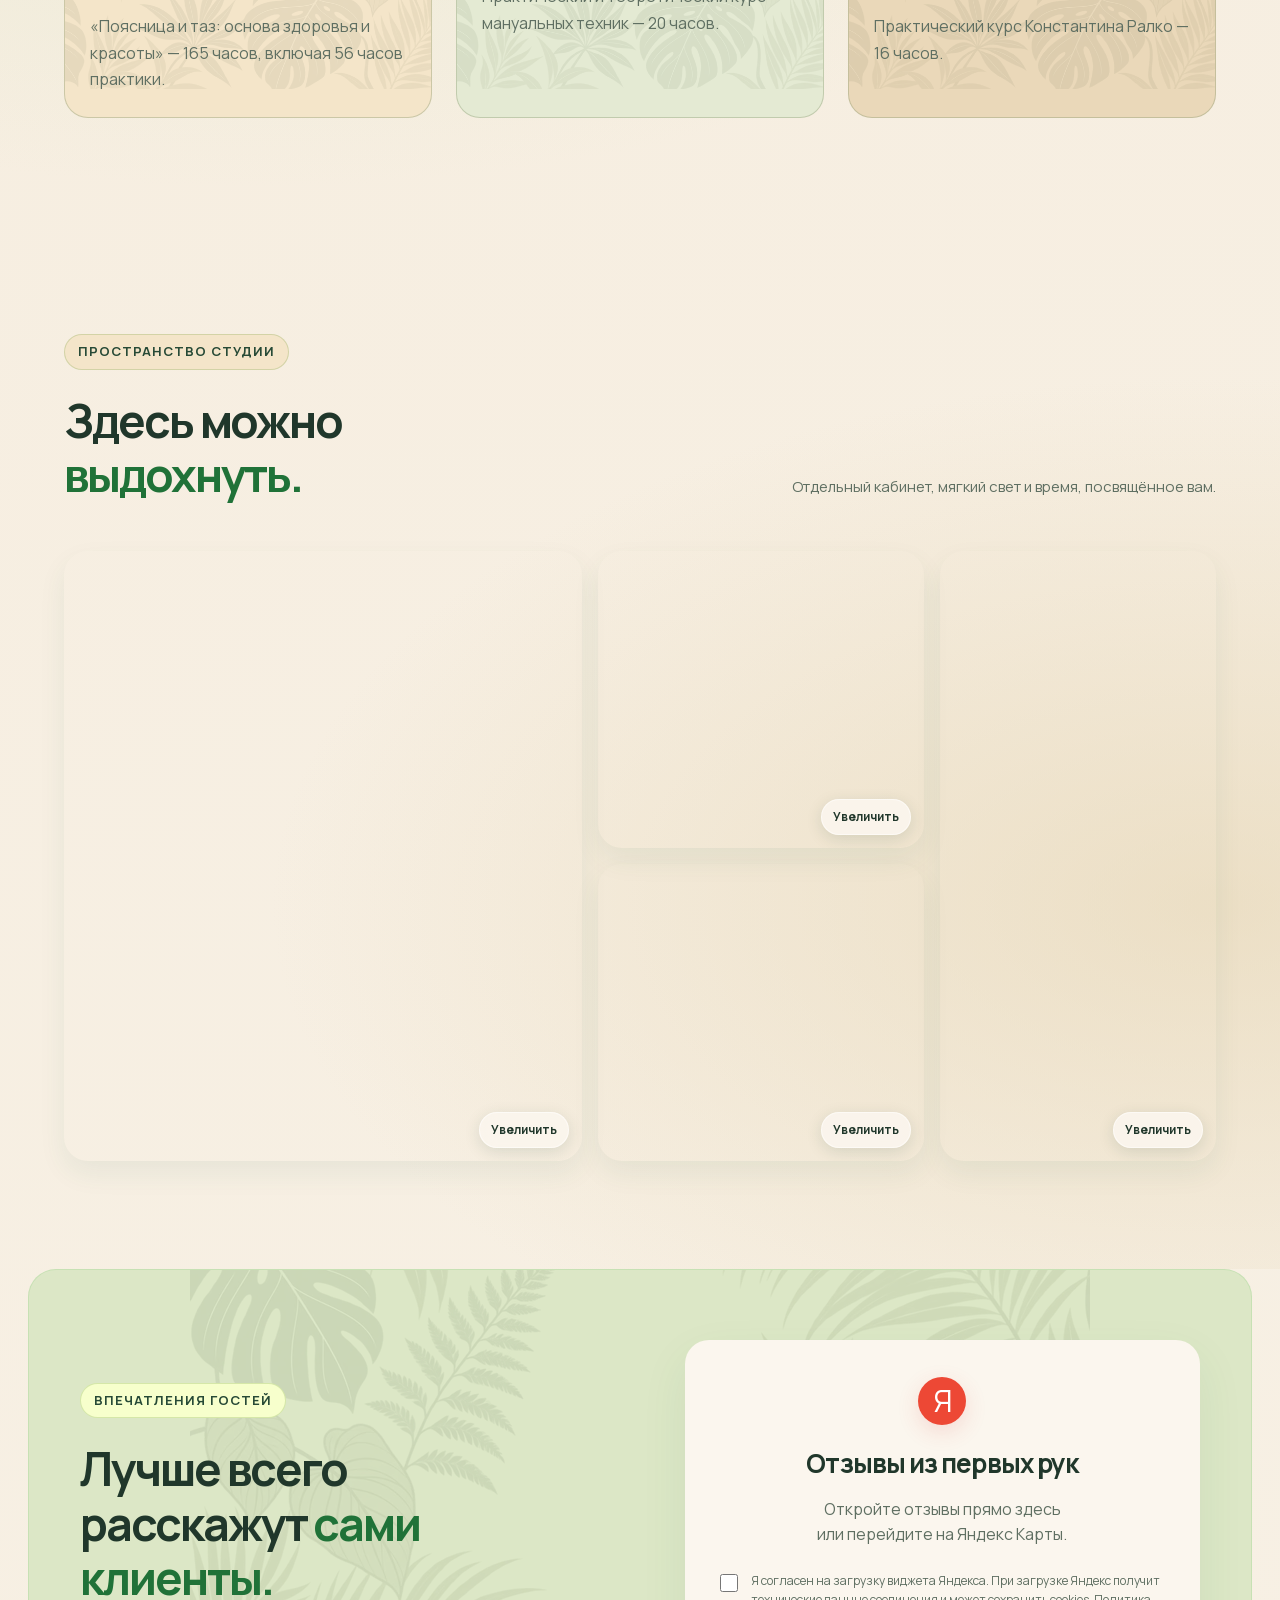
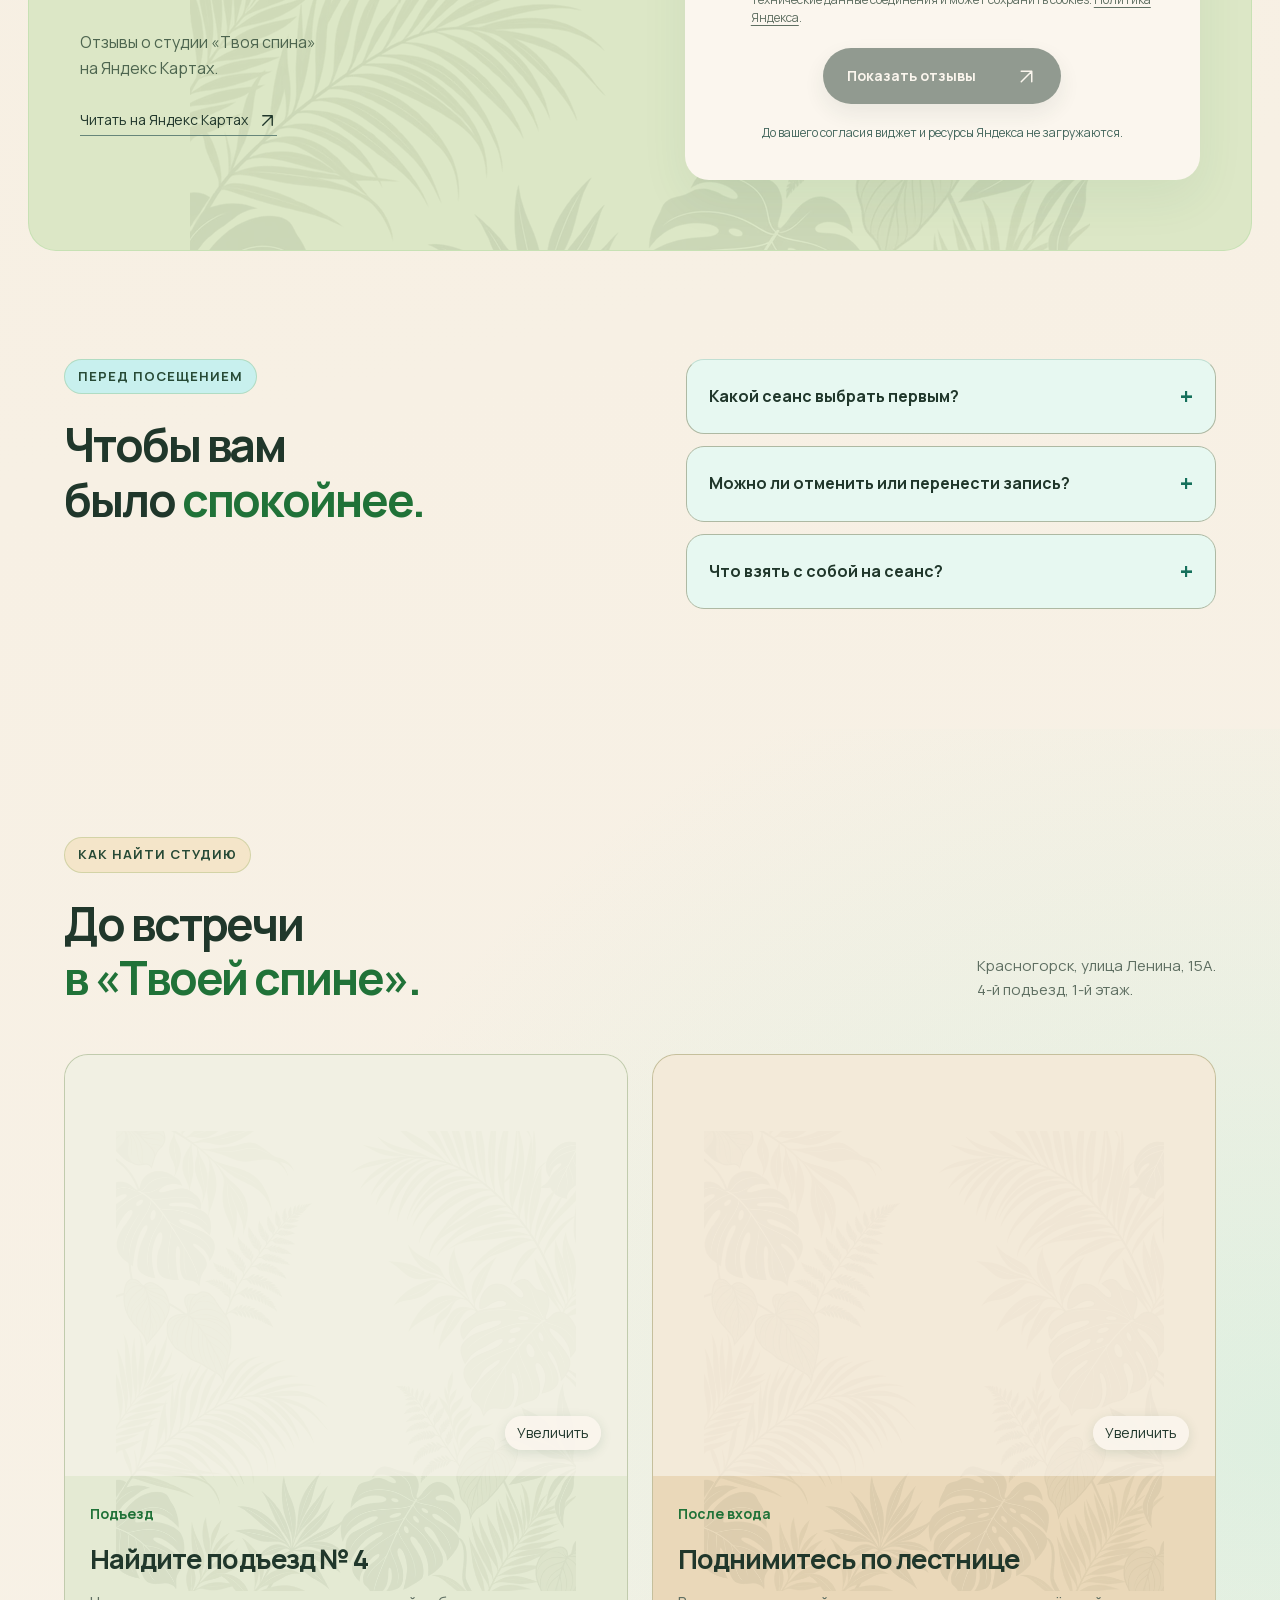
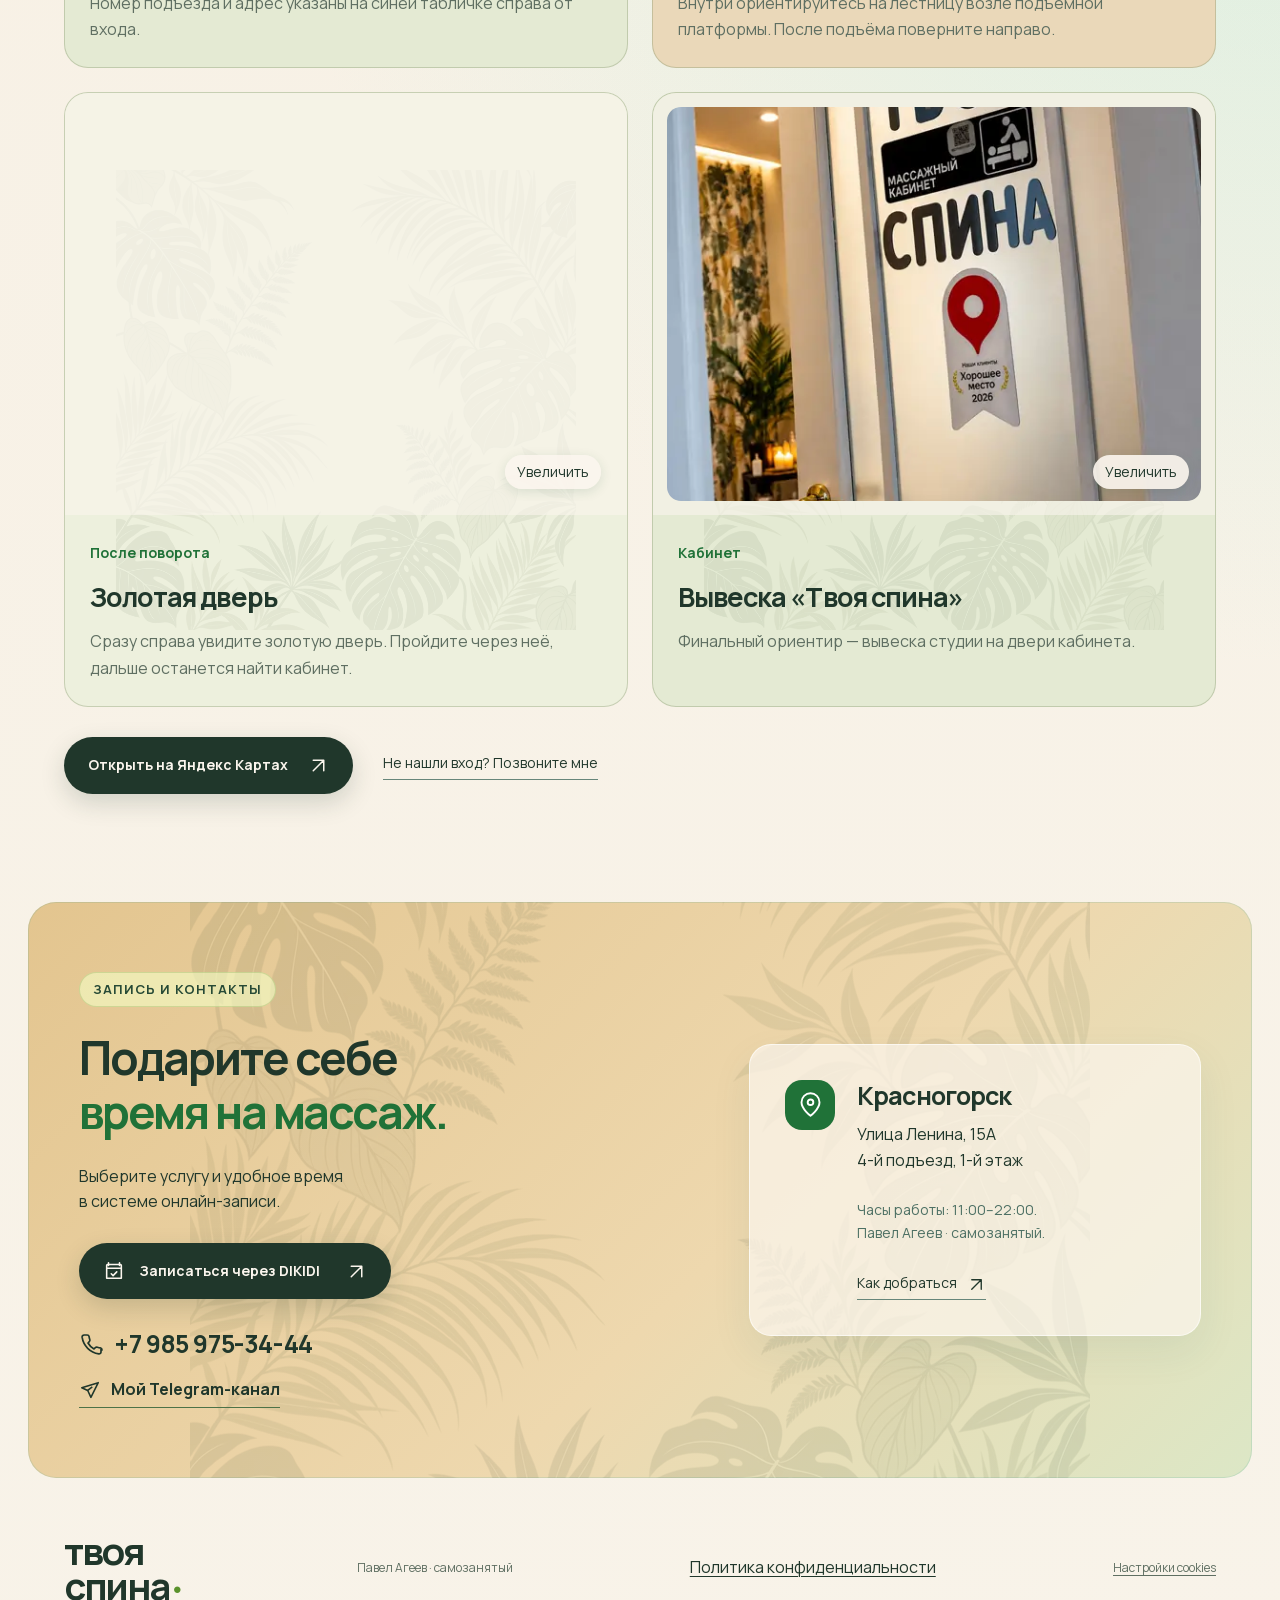
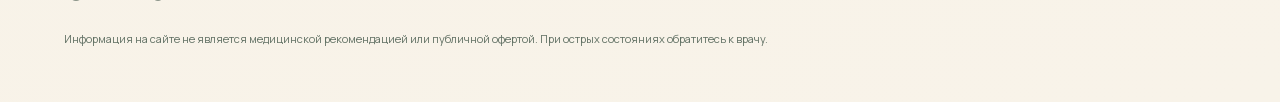
==== commit 584fce78: "Activate Yandex Metrica and Webmaster verification" ====
--- a/index.html
+++ b/index.html
@@ -7,7 +7,7 @@
 <meta name="robots" content="index,follow,max-image-preview:large">
 <meta name="referrer" content="no-referrer">
 <meta http-equiv="Content-Security-Policy" content="default-src 'self'; script-src 'self' https://mc.yandex.ru https://mc.yandex.com; style-src 'self'; font-src 'self'; img-src 'self' data: https://mc.yandex.ru https://mc.yandex.com; media-src 'self'; connect-src 'self' https://mc.yandex.ru https://mc.yandex.com; frame-src https://yandex.ru https://*.yandex.ru; object-src 'none'; base-uri 'self'; form-action 'none'; upgrade-insecure-requests">
-<!-- Yandex Webmaster: add the client's verification meta tag here after it is issued. -->
+<meta name="yandex-verification" content="d1baca61b24c8ab3">
 <meta name="theme-color" content="#eed8ae">
 <title>Твоя спина — массаж в Красногорске</title>
 <link rel="stylesheet" href="style.css?v=19">
@@ -15,7 +15,7 @@
 <script src="content-loader.js?v=1" defer></script>
 <script src="app.js?v=14" defer>
 </script>
-<script src="analytics.js?v=1" defer></script>
+<script src="analytics.js?v=2" defer></script>
 </head>
 <body>
 <div class="botanical-intro" hidden aria-hidden="true">
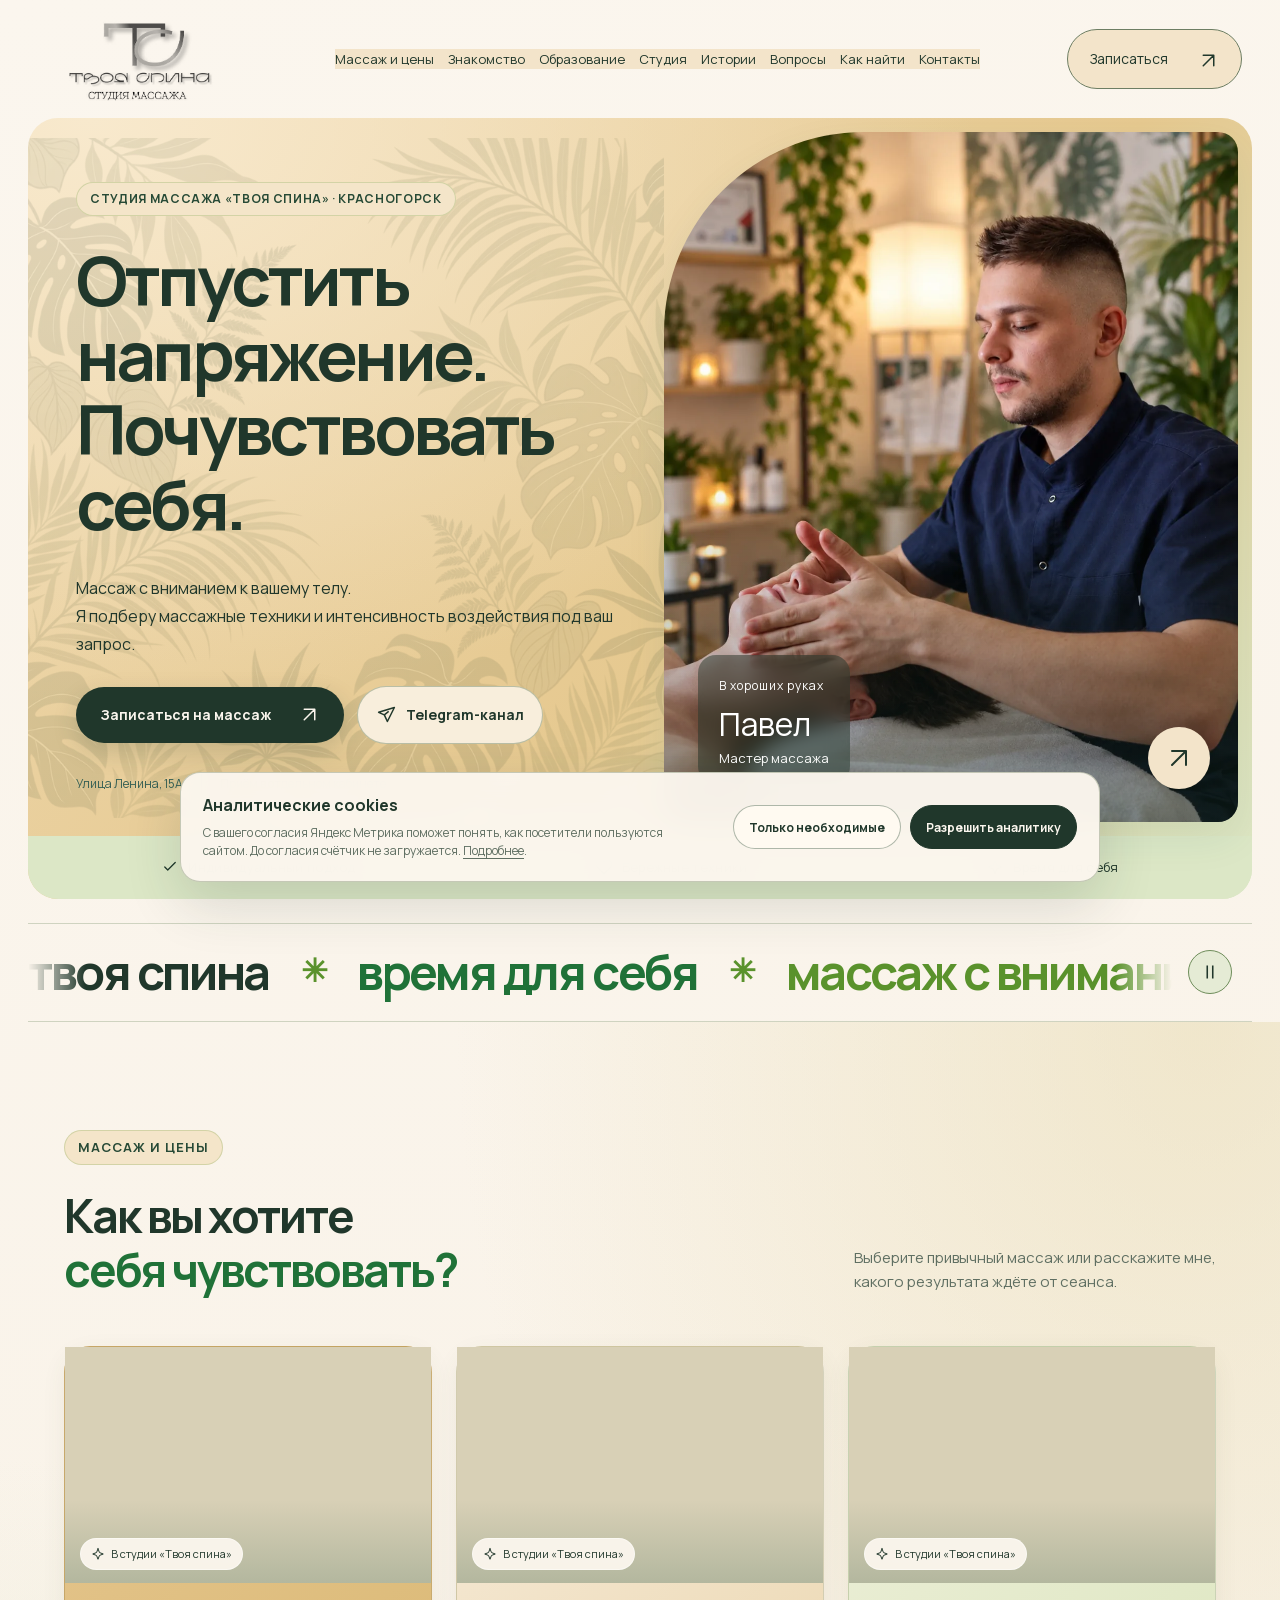
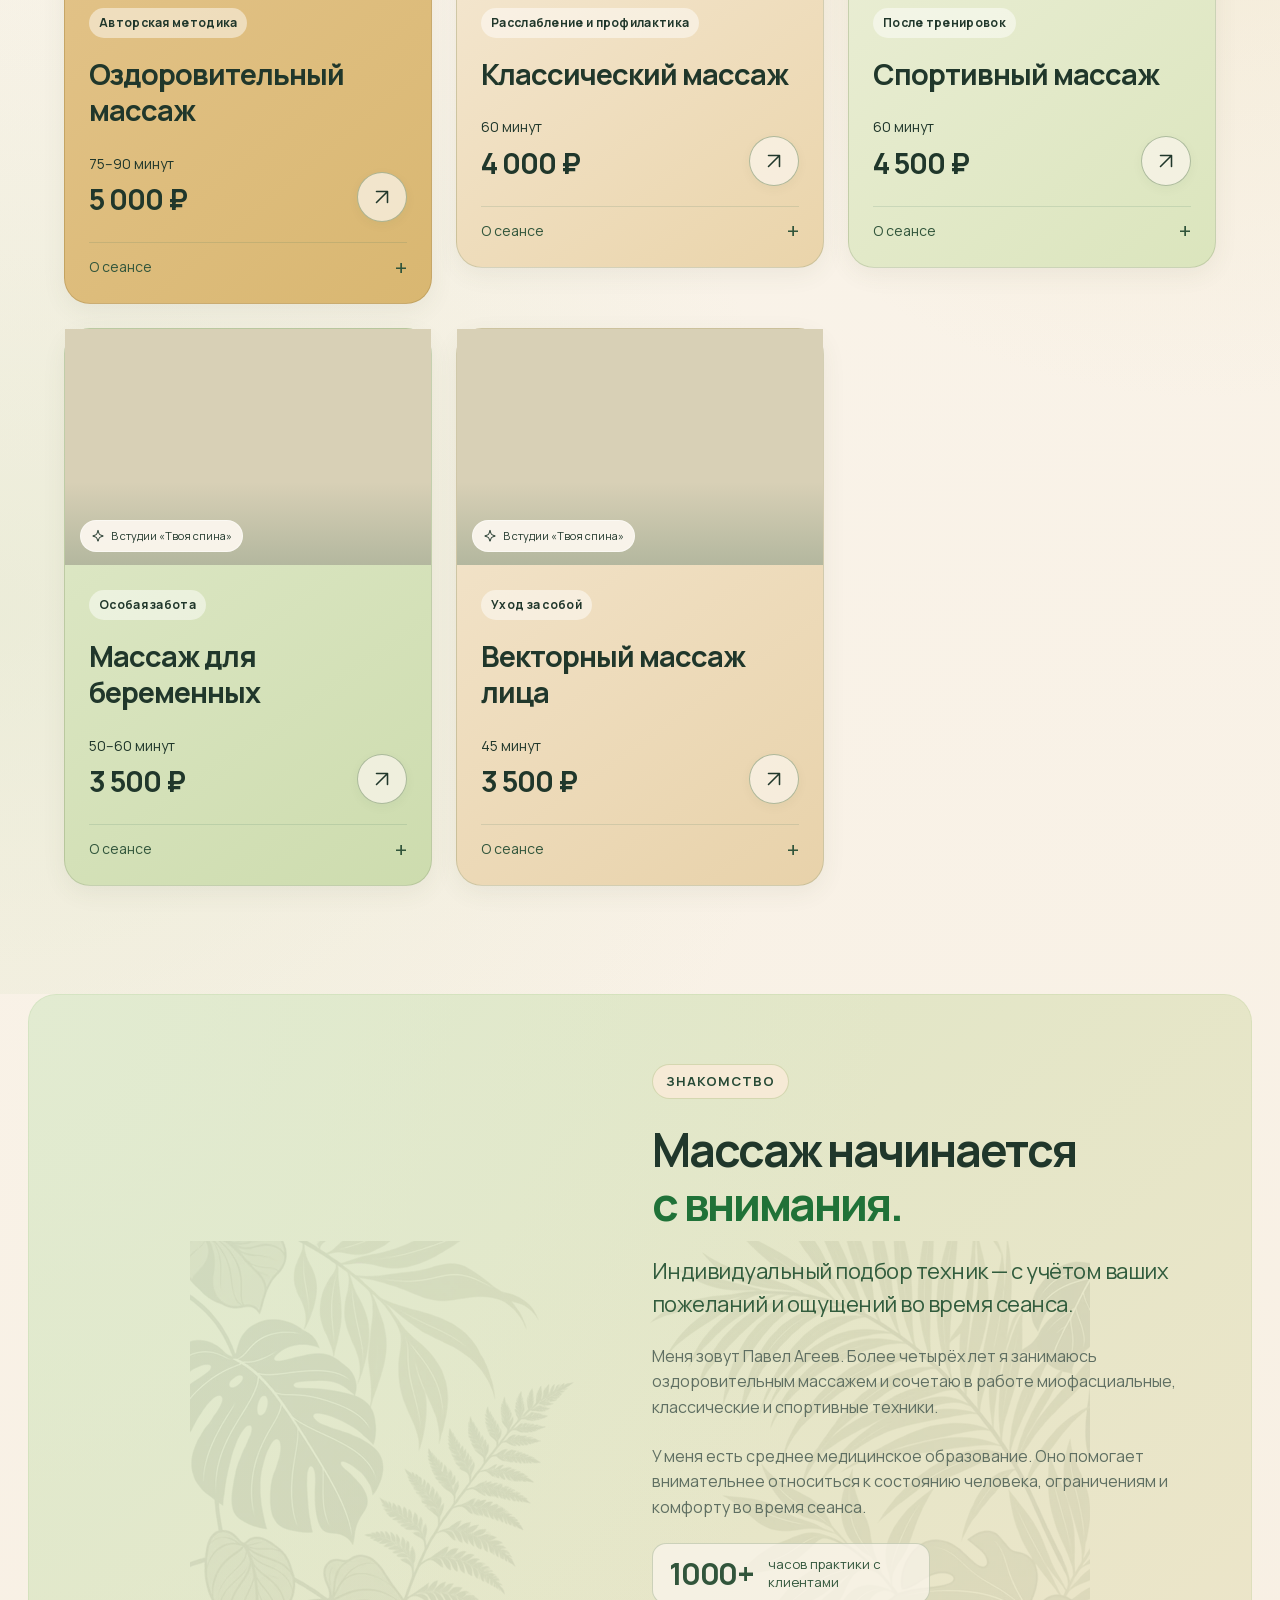
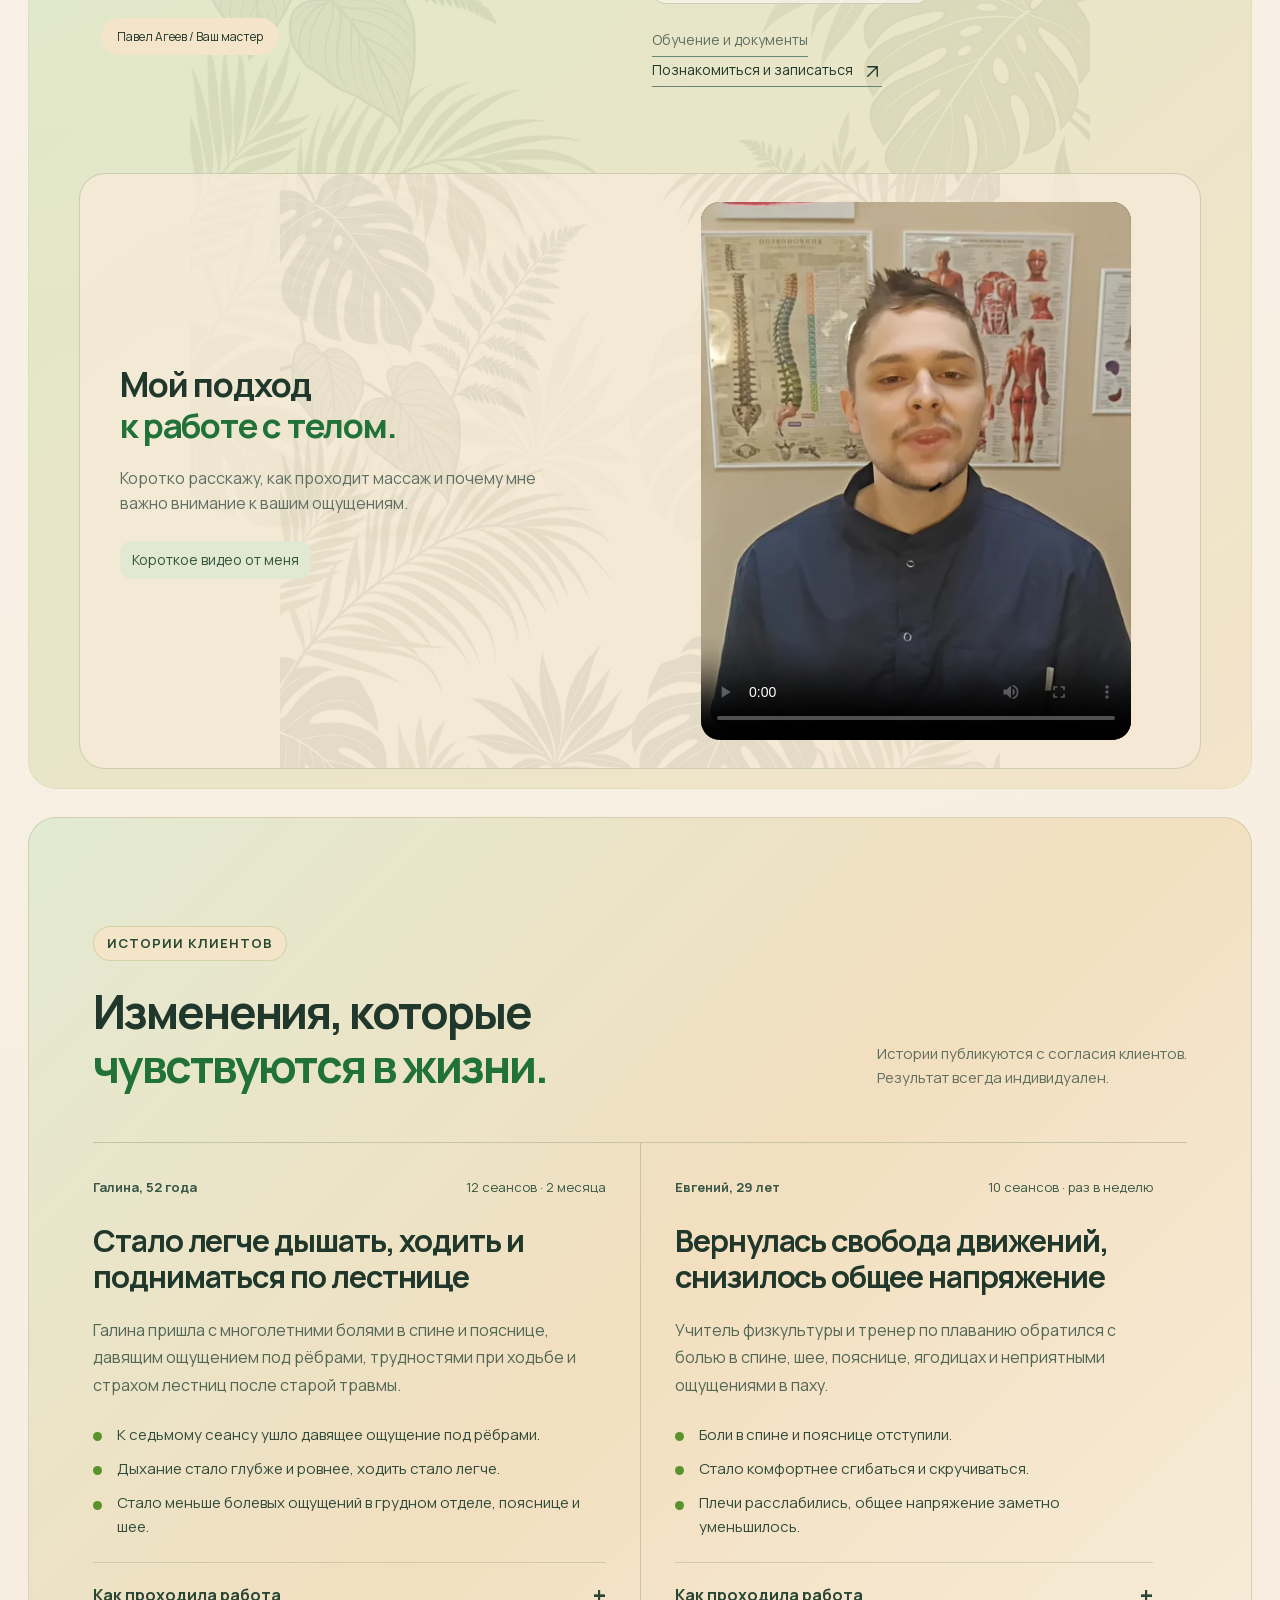
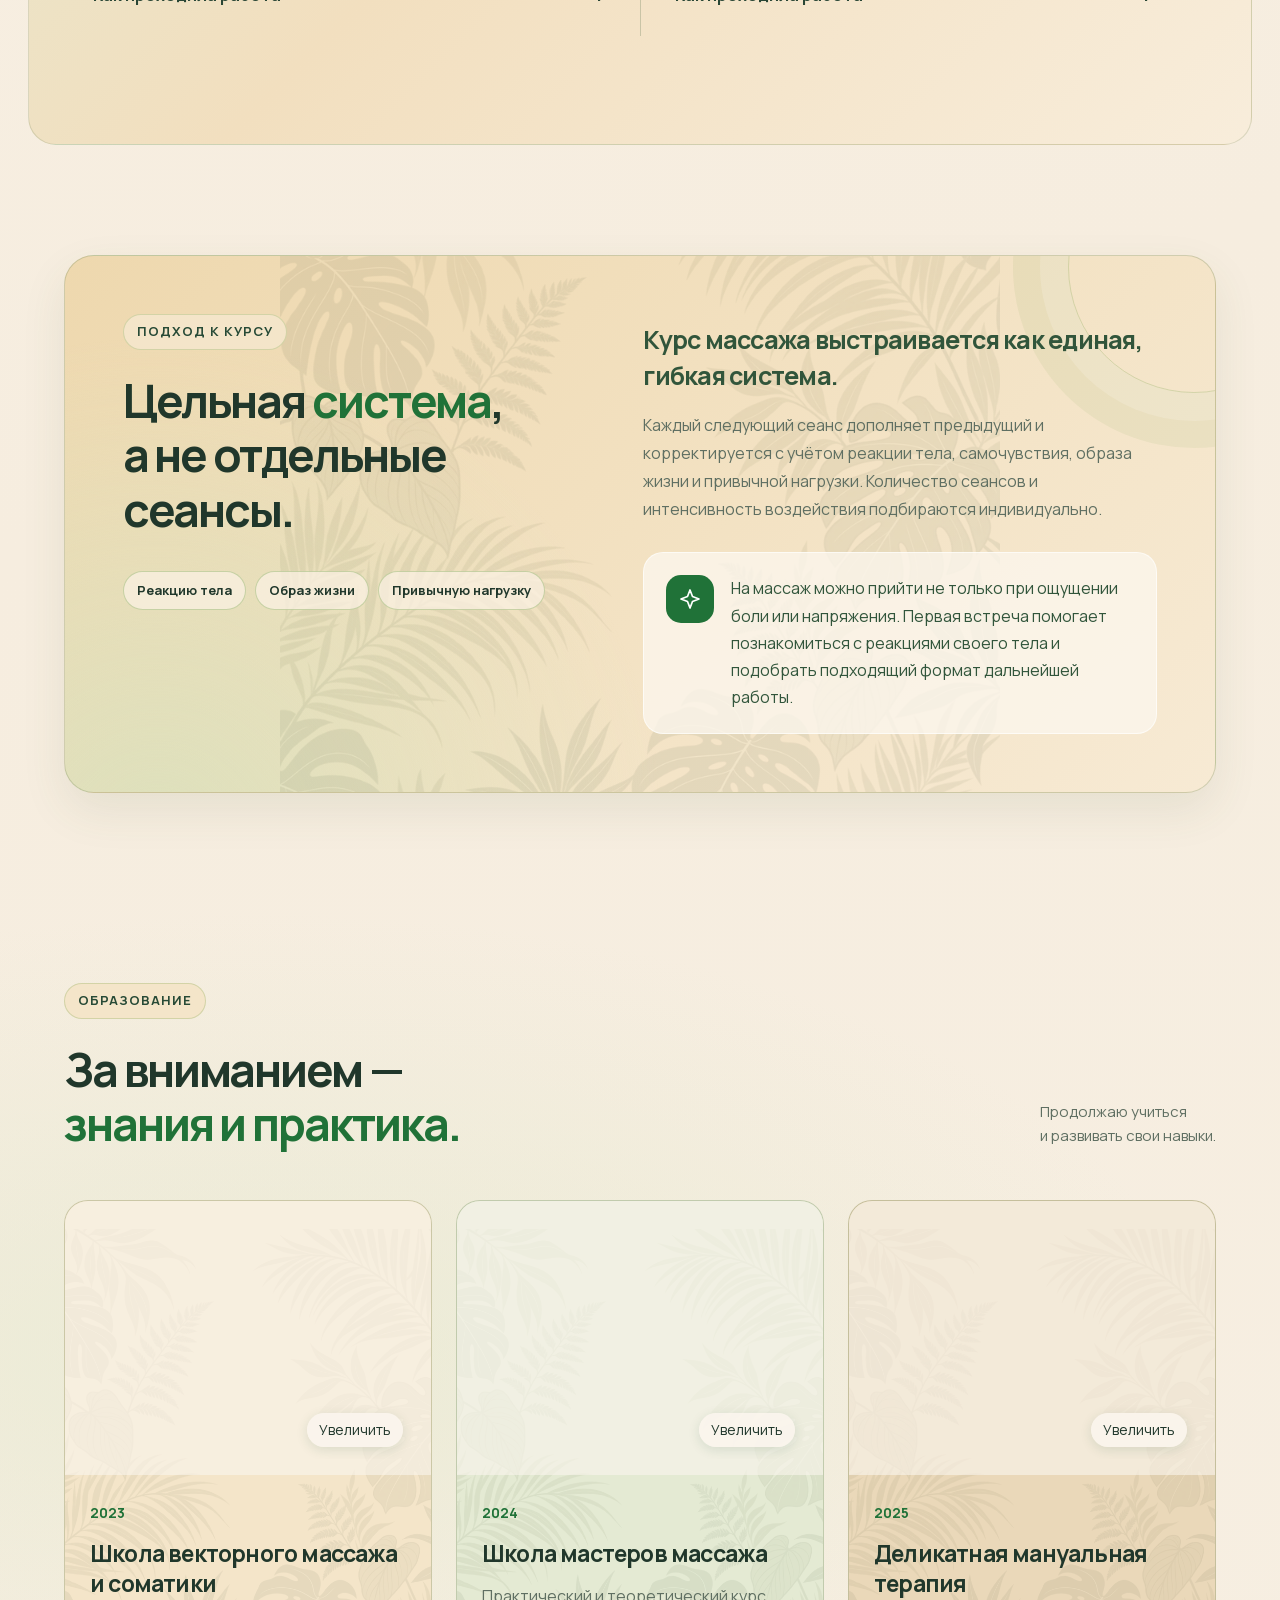
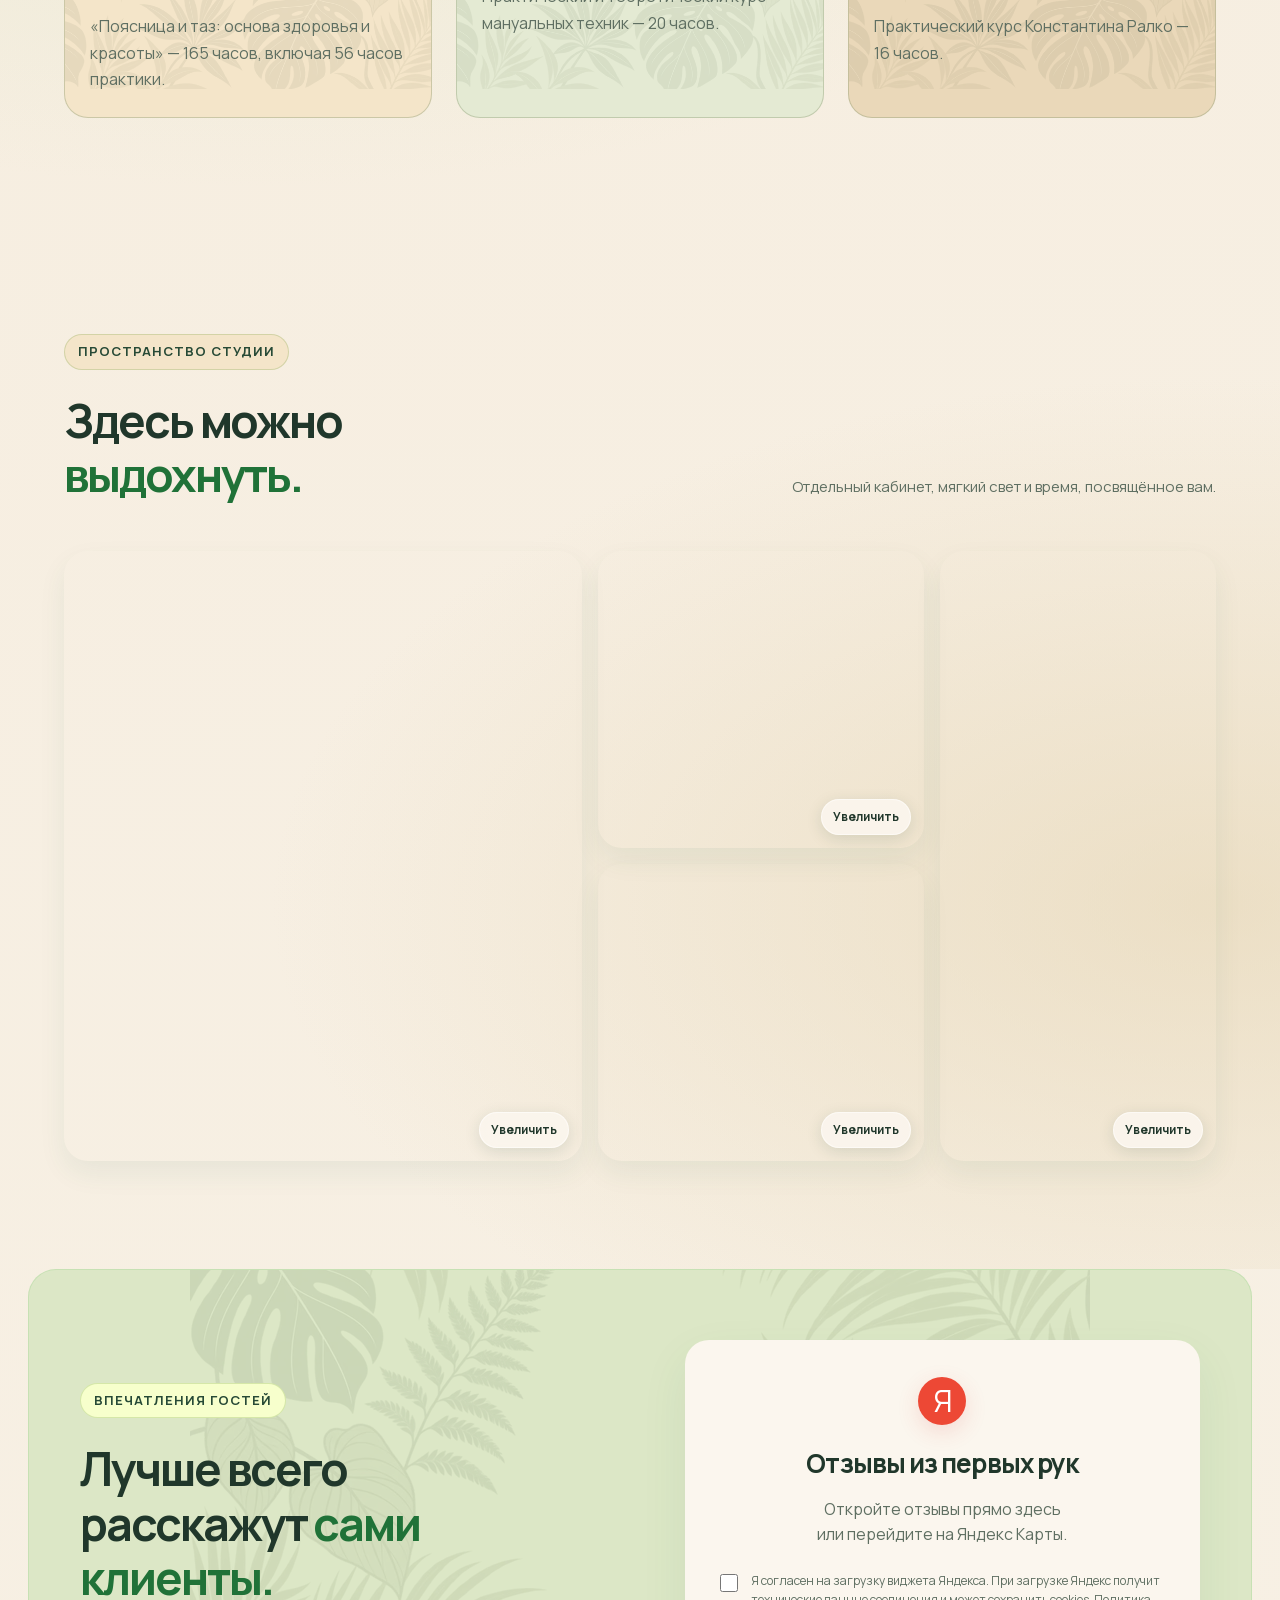
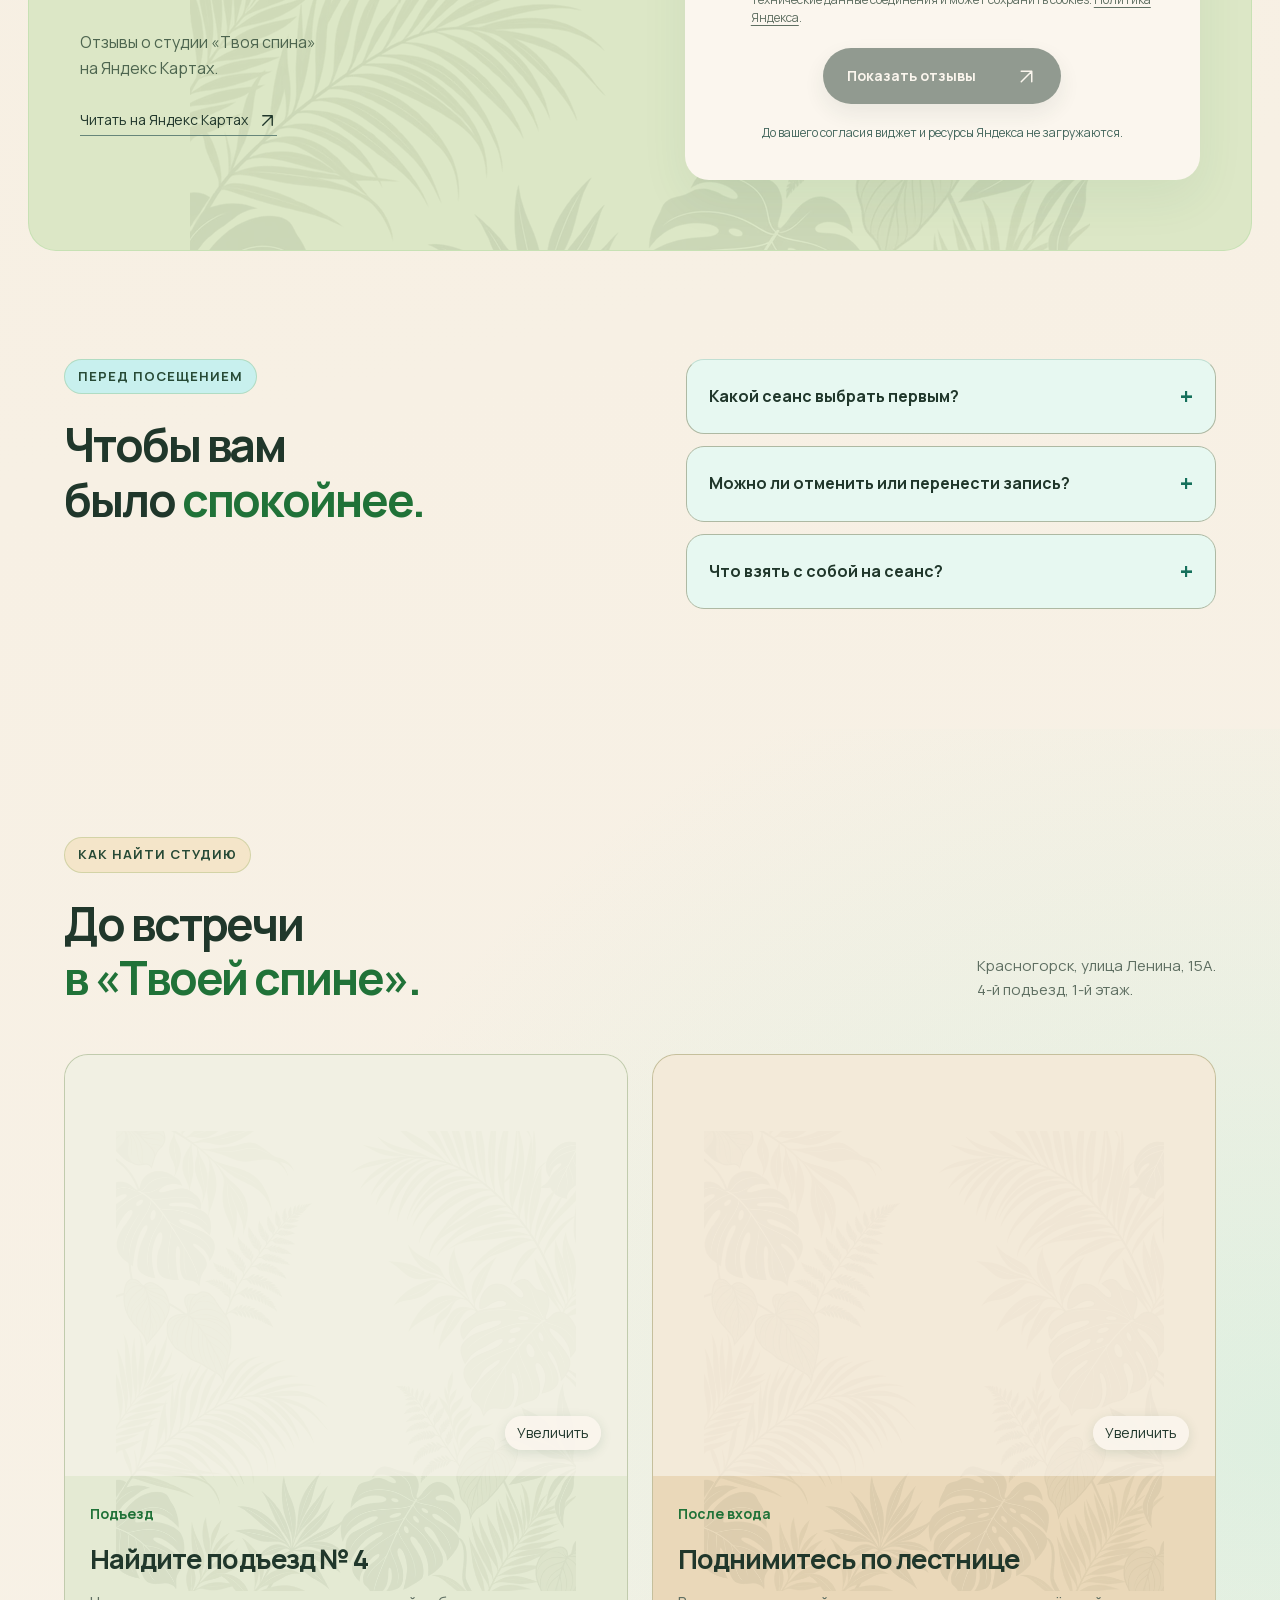
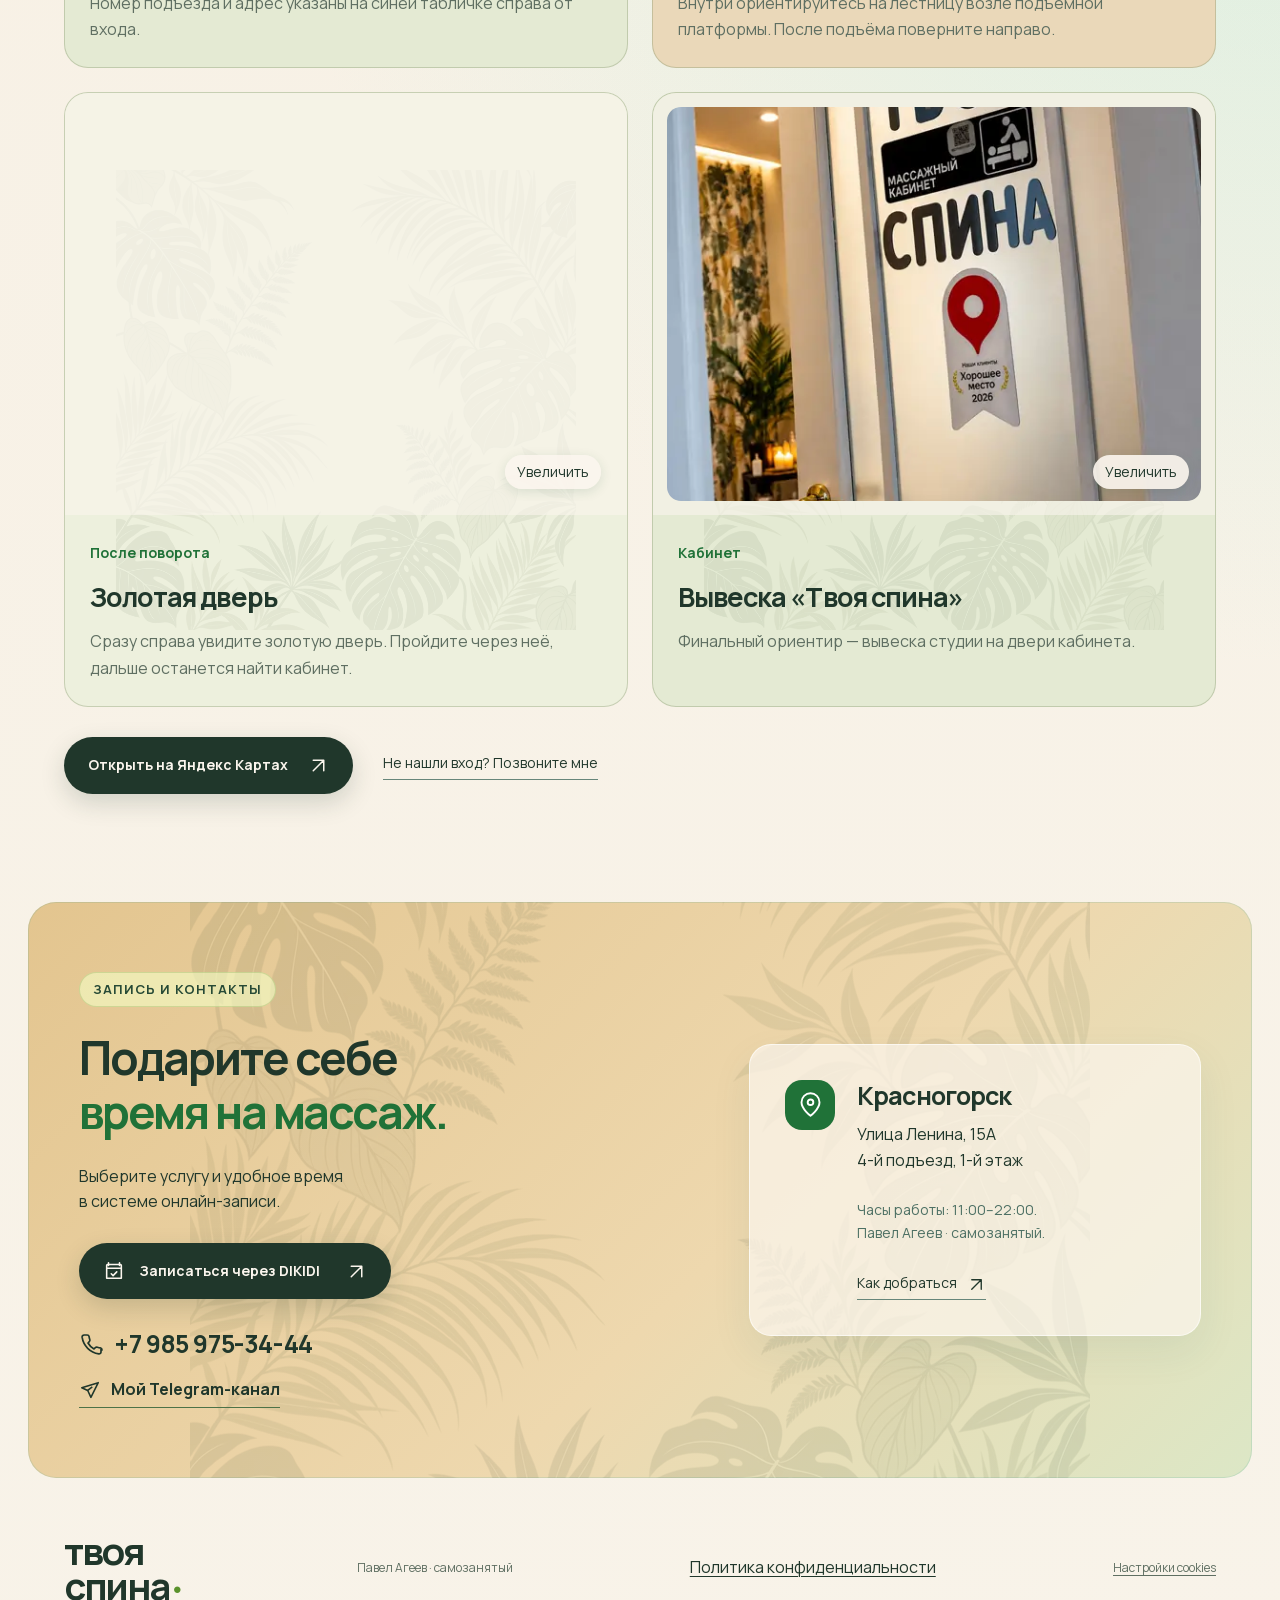
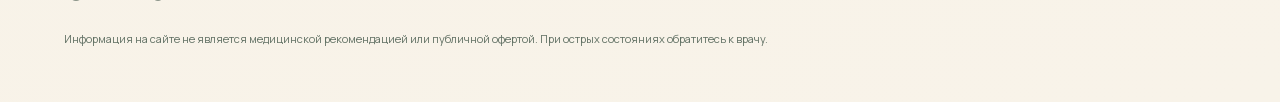
==== commit 7080f224: "Improve AI search readability and structured data" ====
--- a/index.html
+++ b/index.html
@@ -10,6 +10,186 @@
 <meta name="yandex-verification" content="d1baca61b24c8ab3">
 <meta name="theme-color" content="#eed8ae">
 <title>Твоя спина — массаж в Красногорске</title>
+<link rel="canonical" href="https://tvoya-spina.ru/">
+<link rel="alternate" type="text/markdown" href="https://tvoya-spina.ru/llms.txt" title="Информация о студии для ИИ-ассистентов">
+<meta property="og:type" content="website">
+<meta property="og:locale" content="ru_RU">
+<meta property="og:site_name" content="Твоя спина">
+<meta property="og:title" content="Твоя спина — массаж в Красногорске">
+<meta property="og:description" content="Студия массажа «Твоя спина» в Красногорске. Пять видов массажа, цены и онлайн-запись.">
+<meta property="og:url" content="https://tvoya-spina.ru/">
+<meta property="og:image" content="https://tvoya-spina.ru/assets/hero.webp">
+<script type="application/ld+json">
+{
+  "@context": "https://schema.org",
+  "@graph": [
+    {
+      "@type": "WebSite",
+      "@id": "https://tvoya-spina.ru/#website",
+      "url": "https://tvoya-spina.ru/",
+      "name": "Твоя спина",
+      "description": "Студия массажа в Красногорске",
+      "inLanguage": "ru-RU",
+      "publisher": {"@id": "https://tvoya-spina.ru/#business"}
+    },
+    {
+      "@type": ["LocalBusiness", "HealthAndBeautyBusiness"],
+      "@id": "https://tvoya-spina.ru/#business",
+      "name": "Твоя спина",
+      "description": "Студия массажа Павла Агеева в Красногорске. Индивидуальный подбор массажных техник и интенсивности воздействия с учётом запроса и ощущений клиента.",
+      "url": "https://tvoya-spina.ru/",
+      "logo": "https://tvoya-spina.ru/assets/logo.png",
+      "image": [
+        "https://tvoya-spina.ru/assets/hero.webp",
+        "https://tvoya-spina.ru/assets/studio-room.webp",
+        "https://tvoya-spina.ru/assets/pavel.webp"
+      ],
+      "telephone": "+7-985-975-34-44",
+      "priceRange": "3500–5500 ₽",
+      "currenciesAccepted": "RUB",
+      "address": {
+        "@type": "PostalAddress",
+        "streetAddress": "улица Ленина, 15А, 4-й подъезд, 1-й этаж",
+        "addressLocality": "Красногорск",
+        "addressRegion": "Московская область",
+        "addressCountry": "RU"
+      },
+      "areaServed": {
+        "@type": "City",
+        "name": "Красногорск"
+      },
+      "hasMap": "https://yandex.ru/maps/org/tvoya_spina/68532083989/",
+      "sameAs": [
+        "https://yandex.ru/maps/org/tvoya_spina/68532083989/",
+        "https://t.me/PaveJloMassage"
+      ],
+      "employee": {"@id": "https://tvoya-spina.ru/#pavel-ageev"},
+      "potentialAction": {
+        "@type": "ReserveAction",
+        "name": "Записаться на массаж",
+        "target": "https://dikidi.net/1885152"
+      },
+      "hasOfferCatalog": {
+        "@type": "OfferCatalog",
+        "name": "Массаж и цены",
+        "itemListElement": [
+          {
+            "@type": "Offer",
+            "price": "5000",
+            "priceCurrency": "RUB",
+            "url": "https://tvoya-spina.ru/#service-author-title",
+            "itemOffered": {
+              "@type": "Service",
+              "name": "Оздоровительный массаж",
+              "serviceType": "Оздоровительный массаж",
+              "description": "Комплексная проработка всего тела с использованием мягких мануальных техник. Продолжительность — 75–90 минут.",
+              "provider": {"@id": "https://tvoya-spina.ru/#business"},
+              "areaServed": "Красногорск"
+            }
+          },
+          {
+            "@type": "Offer",
+            "price": "4000",
+            "priceCurrency": "RUB",
+            "url": "https://tvoya-spina.ru/#service-classic-title",
+            "itemOffered": {
+              "@type": "Service",
+              "name": "Классический массаж",
+              "serviceType": "Классический массаж",
+              "description": "Массаж проблемных зон спины и расслабление зажатых мышц. Продолжительность — 60 минут.",
+              "provider": {"@id": "https://tvoya-spina.ru/#business"},
+              "areaServed": "Красногорск"
+            }
+          },
+          {
+            "@type": "Offer",
+            "price": "4500",
+            "priceCurrency": "RUB",
+            "url": "https://tvoya-spina.ru/#service-sport-title",
+            "itemOffered": {
+              "@type": "Service",
+              "name": "Спортивный массаж",
+              "serviceType": "Спортивный массаж",
+              "description": "Работа с мышцами с учётом вида спорта, нагрузки и графика тренировок. Продолжительность — 60 минут.",
+              "provider": {"@id": "https://tvoya-spina.ru/#business"},
+              "areaServed": "Красногорск"
+            }
+          },
+          {
+            "@type": "Offer",
+            "price": "3500",
+            "priceCurrency": "RUB",
+            "url": "https://tvoya-spina.ru/#service-gentle-title",
+            "itemOffered": {
+              "@type": "Service",
+              "name": "Массаж для беременных",
+              "serviceType": "Массаж для беременных",
+              "description": "Бережный массаж для будущих мам с учётом срока и состояния тела. Продолжительность — 50–60 минут.",
+              "provider": {"@id": "https://tvoya-spina.ru/#business"},
+              "areaServed": "Красногорск"
+            }
+          },
+          {
+            "@type": "Offer",
+            "price": "3500",
+            "priceCurrency": "RUB",
+            "url": "https://tvoya-spina.ru/#service-face-title",
+            "itemOffered": {
+              "@type": "Service",
+              "name": "Векторный массаж лица",
+              "serviceType": "Массаж лица",
+              "description": "Ручная проработка мышц лица. Продолжительность — 45 минут.",
+              "provider": {"@id": "https://tvoya-spina.ru/#business"},
+              "areaServed": "Красногорск"
+            }
+          }
+        ]
+      }
+    },
+    {
+      "@type": "Person",
+      "@id": "https://tvoya-spina.ru/#pavel-ageev",
+      "name": "Павел Агеев",
+      "jobTitle": "Мастер массажа",
+      "description": "Мастер оздоровительного массажа с более чем четырьмя годами практики и средним медицинским образованием.",
+      "image": "https://tvoya-spina.ru/assets/pavel.webp",
+      "url": "https://tvoya-spina.ru/#master",
+      "worksFor": {"@id": "https://tvoya-spina.ru/#business"},
+      "sameAs": ["https://t.me/PaveJloMassage"]
+    },
+    {
+      "@type": "FAQPage",
+      "@id": "https://tvoya-spina.ru/#faq-schema",
+      "mainEntity": [
+        {
+          "@type": "Question",
+          "name": "Какой сеанс выбрать первым?",
+          "acceptedAnswer": {
+            "@type": "Answer",
+            "text": "Первичный сеанс длится 95–105 минут. Сначала мастер уточняет запрос и проводит диагностику опорно-двигательного аппарата, затем выполняет общий массаж и обсуждает дальнейший план работы. Стоимость первого сеанса — 5 500 ₽."
+          }
+        },
+        {
+          "@type": "Question",
+          "name": "Можно ли отменить или перенести запись?",
+          "acceptedAnswer": {
+            "@type": "Answer",
+            "text": "Да. О переносе или отмене нужно предупредить не менее чем за сутки. Перед первым сеансом вносится предоплата 50%; при отмене или переносе менее чем за сутки она не возвращается."
+          }
+        },
+        {
+          "@type": "Question",
+          "name": "Что взять с собой на сеанс?",
+          "acceptedAnswer": {
+            "@type": "Answer",
+            "text": "Всё необходимое есть в студии. На классический массаж можно взять любимое массажное масло."
+          }
+        }
+      ]
+    }
+  ]
+}
+</script>
 <link rel="stylesheet" href="style.css?v=19">
 <script src="media.js?v=11" defer></script>
 <script src="content-loader.js?v=1" defer></script>
